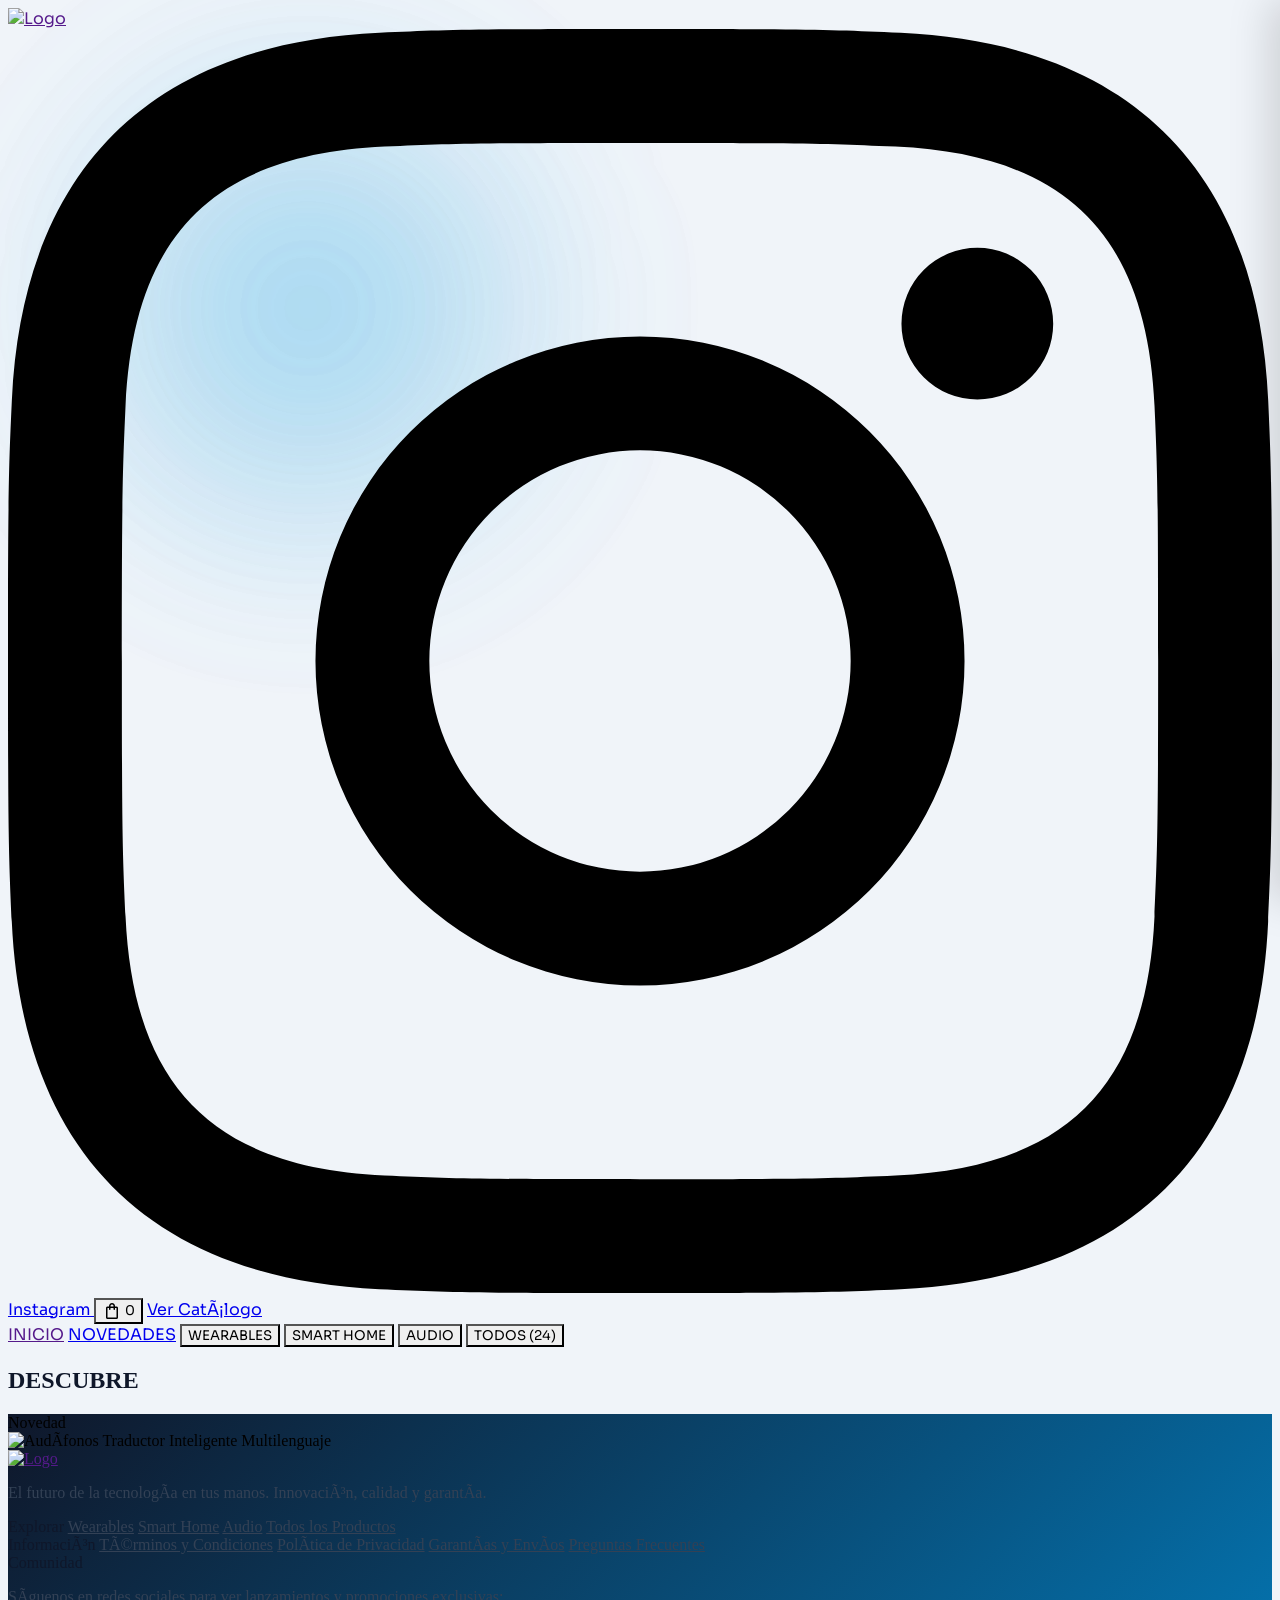
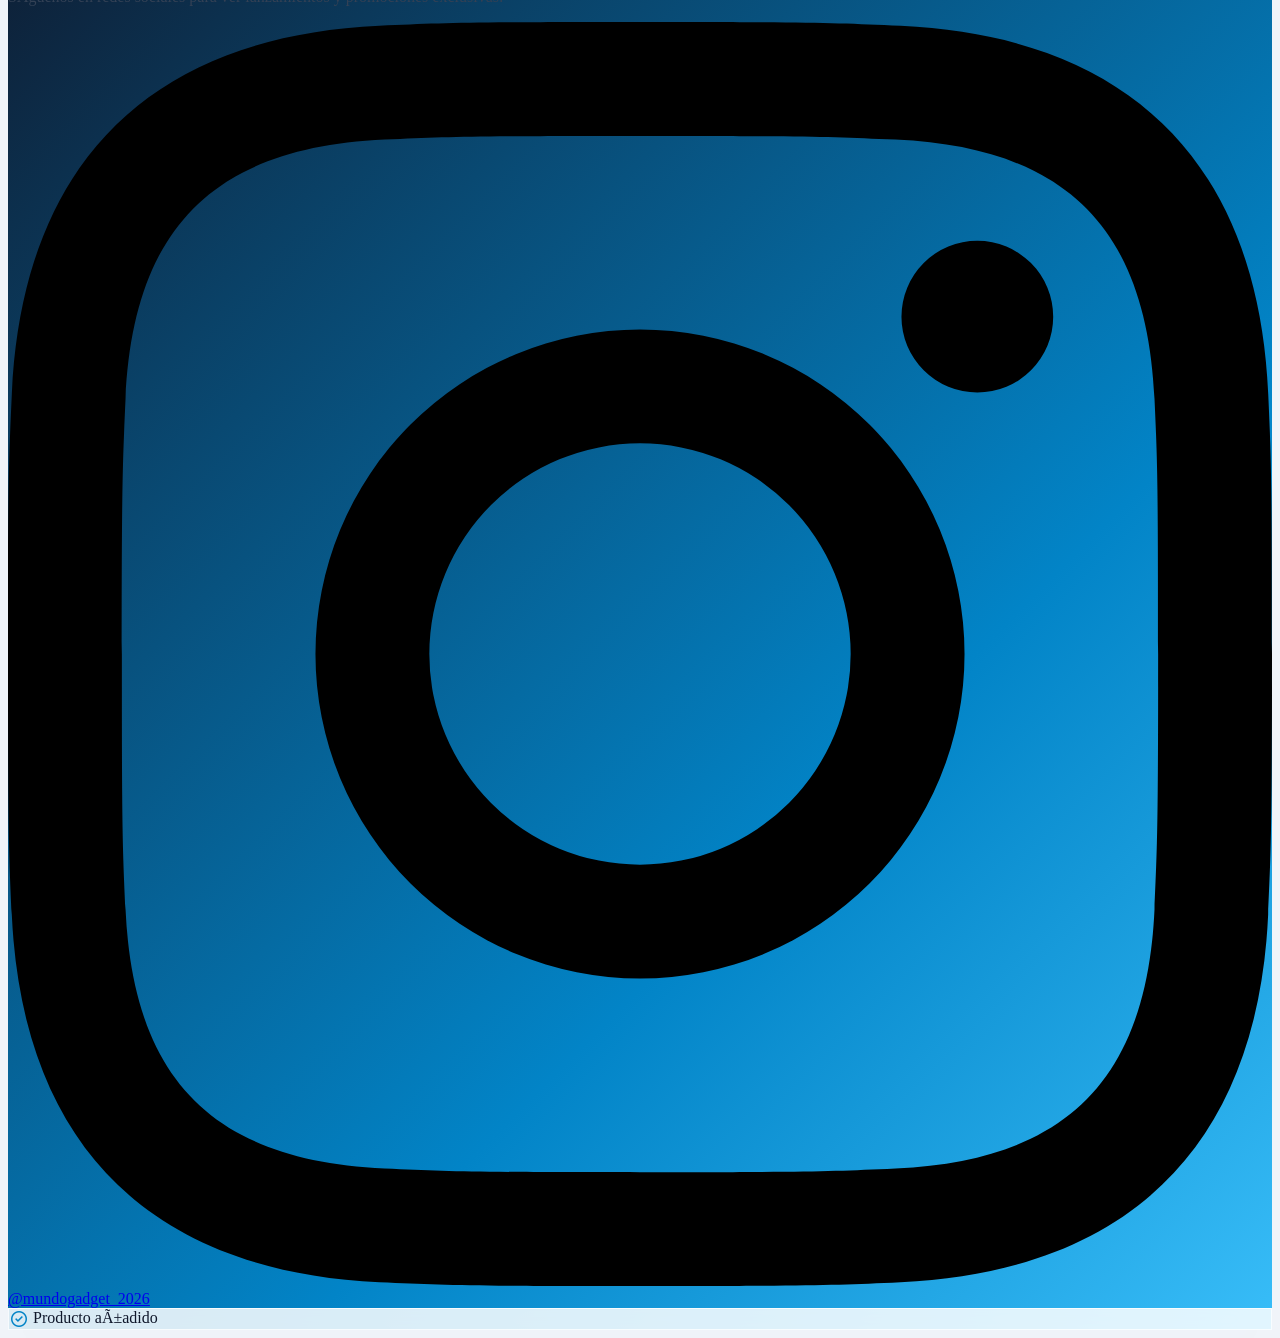
==== index.html @ f840363f "feat: complete Mundo Gadget store with real product gallery, quantity selector and checkout" ====
<!DOCTYPE html>
<html  class="light">
<head>
  <meta charset="">
  <meta name="viewport" content="width=device-width, initial-scale=1.0">
  
  <!-- Direct Fonts and Tailwind for Instant Rendering -->
  <link rel="preconnect" href="https://fonts.googleapis.com">
  <link rel="preconnect" href="https://fonts.gstatic.com" crossorigin>
  <link rel="stylesheet" href="https://fonts.googleapis.com/css2?family=Hanken+Grotesk:wght@400;500;600;700&family=JetBrains+Mono:wght@400;500;600&family=Sora:wght@400;600;700;800&display=swap">
  <link rel="stylesheet" href="https://fonts.googleapis.com/css2?family=Material+Symbols+Outlined:wght,FILL@100..700,0..1&display=swap">
  <script src="https://cdn.tailwindcss.com?plugins=forms,container-queries"></script>
  <script>
    tailwind.config = {
      darkMode: "class",
      theme: {
        extend: {
          colors: {
            "primary": "#0284C7",
            "primary-hover": "#0369a1",
            "primary-light": "#e0f2fe",
            "secondary": "#38BDF8",
            "accent-gradient-start": "#0284C7",
            "accent-gradient-end": "#38BDF8",
            "on-background": "#0f172a",
            "on-surface": "#0f172a",
            "on-surface-variant": "#334155",
            "surface-white": "#f8fafc",
            "surface-bright": "#f0f4f9",
            "surface-gray": "#e2e8f0",
            "outline": "#64748b",
            "outline-variant": "#cbd5e1",
            "error": "#ef4444",
            "glass-stroke": "rgba(255, 255, 255, 0.6)"
          },
          fontFamily: {
            "body-md": ["Hanken Grotesk", "sans-serif"],
            "headline-xl": ["Sora", "sans-serif"],
            "headline-lg": ["Sora", "sans-serif"],
            "button": ["Sora", "sans-serif"],
            "label-sm": ["JetBrains Mono", "monospace"]
          }
        }
      }
    };
  </script>
  
  <style>
body {
  background-color: #f0f4f9;
  overflow-x: hidden;
}

.glass-card {
  background: rgba(255, 255, 255, 0.85);
  backdrop-filter: blur(20px);
  -webkit-backdrop-filter: blur(20px);
  border: 1px solid rgba(255, 255, 255, 0.8);
  box-shadow: 0 10px 30px -10px rgba(2, 132, 199, 0.1);
}

.text-gradient {
  background: linear-gradient(135deg, #0284C7 0%, #38BDF8 100%);
  -webkit-background-clip: text;
  -webkit-text-fill-color: transparent;
  background-clip: text;
}

.bg-aurora {
  position: absolute;
  width: 600px;
  height: 600px;
  background: radial-gradient(circle, rgba(2, 132, 199, 0.15) 0%, rgba(240, 244, 249, 0) 70%);
  filter: blur(80px);
  z-index: -1;
  border-radius: 50%;
}

.no-scrollbar::-webkit-scrollbar {
  display: none;
}

.no-scrollbar {
  -ms-overflow-style: none;
  scrollbar-width: none;
}

/* Product Card transitions */
.product-card {
  transition: all 0.3s cubic-bezier(0.16, 1, 0.3, 1);
}

.product-card.hidden-card {
  display: none !important;
}

.product-card.show-card {
  display: flex !important;
  animation: fadeInCard 0.35s ease forwards;
}

@keyframes fadeInCard {
  from {
    opacity: 0;
    transform: translateY(10px);
  }
  to {
    opacity: 1;
    transform: translateY(0);
  }
}

/* Filters: Radio Circle */
.custom-radio-circle {
  width: 22px;
  height: 22px;
  border-radius: 50%;
  border: 2px solid #cbd5e1;
  display: inline-flex;
  align-items: center;
  justify-content: center;
  transition: all 0.2s ease;
  flex-shrink: 0;
  background: white;
}

.filter-radio:checked + .custom-radio-circle {
  border-color: #0284c7;
}

.filter-radio:checked + .custom-radio-circle::after {
  content: '';
  width: 10px;
  height: 10px;
  border-radius: 50%;
  background-color: #0284c7;
}

.filter-radio:checked ~ .filter-label-text {
  color: #0284c7;
  font-weight: 700;
}

/* Filters: Checkbox */
.custom-check-box {
  width: 22px;
  height: 22px;
  border-radius: 6px;
  border: 2px solid #cbd5e1;
  display: inline-flex;
  align-items: center;
  justify-content: center;
  transition: all 0.2s ease;
  flex-shrink: 0;
  background: white;
}

.filter-checkbox:checked + .custom-check-box {
  border-color: #0284c7;
  background-color: #0284c7;
}

.filter-checkbox:checked + .custom-check-box::after {
  content: '✓';
  color: white;
  font-size: 13px;
  font-weight: 900;
  line-height: 1;
}

.filter-checkbox:checked ~ .filter-label-text {
  color: #0284c7;
  font-weight: 700;
}

/* Custom Price Range Slider */
.price-slider-custom {
  -webkit-appearance: none;
  appearance: none;
  width: 100%;
  height: 6px;
  border-radius: 999px;
  background: linear-gradient(to right, #0284C7 0%, #0284C7 100%, #e2e8f0 100%, #e2e8f0 100%);
  outline: none;
}

.price-slider-custom::-webkit-slider-thumb {
  -webkit-appearance: none;
  appearance: none;
  width: 24px;
  height: 24px;
  border-radius: 50%;
  background: #0284C7;
  border: 3.5px solid white;
  box-shadow: 0 2px 8px rgba(2, 132, 199, 0.4);
  cursor: pointer;
  transition: transform 0.15s ease;
}

.price-slider-custom::-webkit-slider-thumb:hover {
  transform: scale(1.15);
}

.price-slider-custom::-moz-range-thumb {
  width: 24px;
  height: 24px;
  border-radius: 50%;
  background: #0284C7;
  border: 3.5px solid white;
  box-shadow: 0 2px 8px rgba(2, 132, 199, 0.4);
  cursor: pointer;
}

/* Cart Drawer */
.cart-overlay {
  position: fixed;
  inset: 0;
  background: rgba(15, 23, 42, 0.5);
  backdrop-filter: blur(4px);
  z-index: 100;
  opacity: 0;
  pointer-events: none;
  transition: opacity 0.3s ease;
}

.cart-overlay.active {
  opacity: 1;
  pointer-events: all;
}

.cart-drawer {
  position: fixed;
  top: 0;
  right: 0;
  width: 440px;
  max-width: 92vw;
  height: 100vh;
  background: #f8fafc;
  z-index: 101;
  transform: translateX(100%);
  transition: transform 0.35s cubic-bezier(0.16, 1, 0.3, 1);
  display: flex;
  flex-direction: column;
  box-shadow: -10px 0 40px rgba(0, 0, 0, 0.15);
}

.cart-drawer.active {
  transform: translateX(0);
}

/* Checkout Modal */
.checkout-overlay {
  position: fixed;
  inset: 0;
  background: rgba(15, 23, 42, 0.65);
  backdrop-filter: blur(6px);
  z-index: 200;
  opacity: 0;
  pointer-events: none;
  transition: opacity 0.3s ease;
  display: flex;
  align-items: center;
  justify-content: center;
  padding: 16px;
}

.checkout-overlay.active {
  opacity: 1;
  pointer-events: all;
}

.checkout-modal {
  background: white;
  border-radius: 24px;
  width: 100%;
  max-width: 540px;
  max-height: 90vh;
  overflow-y: auto;
  transform: scale(0.92) translateY(15px);
  transition: transform 0.35s cubic-bezier(0.16, 1, 0.3, 1);
  box-shadow: 0 25px 60px rgba(0, 0, 0, 0.25);
}

.checkout-overlay.active .checkout-modal {
  transform: scale(1) translateY(0);
}

.checkout-input {
  width: 100%;
  padding: 12px 14px;
  border: 2px solid #e2e8f0;
  border-radius: 14px;
  font-family: 'Hanken Grotesk', sans-serif;
  font-size: 14px;
  color: #0f172a;
  transition: border-color 0.2s, box-shadow 0.2s;
  outline: none;
  background: #f8fafc;
}

.checkout-input:focus {
  border-color: #0284C7;
  box-shadow: 0 0 0 4px rgba(2, 132, 199, 0.12);
  background: white;
}

/* Qty buttons */
.qty-btn {
  width: 28px;
  height: 28px;
  border-radius: 8px;
  border: 1.5px solid #e2e8f0;
  display: flex;
  align-items: center;
  justify-content: center;
  cursor: pointer;
  transition: all 0.2s;
  background: white;
  color: #334155;
  font-weight: 700;
  font-size: 16px;
}

.qty-btn:hover {
  border-color: #0284C7;
  color: #0284C7;
  background: #f0f9ff;
}

/* Ensure all buttons have explicit text color, contrast, and reset */
button, input[type="button"], input[type="submit"] {
  cursor: pointer;
  -webkit-appearance: none;
}

/* Navbar buttons styling */
nav button, nav a {
  font-family: 'Sora', -apple-system, BlinkMacSystemFont, 'Segoe UI', Roboto, sans-serif !important;
}

/* Material Symbols icon font fallback */
.material-symbols-outlined {
  font-family: 'Material Symbols Outlined' !important;
  font-weight: normal;
  font-style: normal;
  font-size: 20px;
  line-height: 1;
  display: inline-block;
  text-transform: none;
  letter-spacing: normal;
  word-wrap: normal;
  white-space: nowrap;
  direction: ltr;
  vertical-align: middle;
  -webkit-font-smoothing: antialiased;
}

/* Universal text and background colors for high contrast */
.text-on-surface {
  color: #0f172a !important;
}

.text-on-surface-variant {
  color: #334155 !important;
}

.text-on-background {
  color: #0f172a !important;
}

.text-primary {
  color: #0284C7 !important;
}

.bg-primary {
  background-color: #0284C7 !important;
  color: #ffffff !important;
}

.bg-primary:hover {
  background-color: #0369a1 !important;
}

/* Product cards: Ensure buttons are visible and bold */
.product-card button {
  opacity: 1 !important;
  visibility: visible !important;
}

/* Product Detail & Photo Gallery Modal */
.product-modal-overlay {
  position: fixed;
  inset: 0;
  background: rgba(15, 23, 42, 0.7);
  backdrop-filter: blur(8px);
  -webkit-backdrop-filter: blur(8px);
  z-index: 150;
  opacity: 0;
  pointer-events: none;
  transition: opacity 0.3s ease;
  display: flex;
  align-items: center;
  justify-content: center;
  padding: 16px;
}

.product-modal-overlay.active {
  opacity: 1;
  pointer-events: all;
}

.product-modal-container {
  transform: scale(0.93) translateY(15px);
  transition: transform 0.35s cubic-bezier(0.16, 1, 0.3, 1);
}

.product-modal-overlay.active .product-modal-container {
  transform: scale(1) translateY(0);
}

.modal-thumb {
  width: 62px;
  height: 62px;
  border-radius: 14px;
  border: 2.5px solid transparent;
  cursor: pointer;
  overflow: hidden;
  background: white;
  padding: 3px;
  transition: all 0.2s ease;
  flex-shrink: 0;
}

.modal-thumb:hover {
  border-color: #38BDF8;
  transform: translateY(-2px);
}

.modal-thumb.active {
  border-color: #0284C7;
  box-shadow: 0 4px 12px rgba(2, 132, 199, 0.25);
  transform: scale(1.05);
}
  </style>
</head>

<body >


  <!-- Ambient Background Accents -->
  <div class="bg-aurora top-[-10%] left-[-10%]"></div>
  <div class="bg-aurora top-[25%] right-[-5%]"
    style="background: radial-gradient(circle, rgba(56,189,248,0.18) 0%, rgba(240,244,249,0) 70%);"></div>
  <div class="bg-aurora top-[65%] left-[-5%]"
    style="background: radial-gradient(circle, rgba(14,165,233,0.15) 0%, rgba(240,244,249,0) 70%);"></div>

  <!-- Top Navigation Bar -->
  <nav
    class="bg-white/95 dark:bg-slate-900/95 backdrop-blur-xl rounded-3xl mt-4 mx-auto w-11/12 max-w-7xl sticky top-4 border border-white/80 shadow-lg shadow-sky-900/10 flex flex-col gap-3 px-6 py-3.5 z-50 transition-all duration-300">
    <div class="flex justify-between items-center w-full">
      <!-- Brand Logo -->
      <a class="flex items-center gap-2 group" href="">
        <img alt=" Logo"
          class="h-10 md:h-11 w-auto object-contain mix-blend-multiply transition-transform duration-300 group-hover:scale-105"
          src=""
          onerror="this.onerror=null; this.src='';">
      </a>

      <!-- Top Actions -->
      <div class="flex items-center gap-3">
        <!-- Instagram Link Button (Prominent) -->
        <a class="flex items-center gap-2 px-3.5 py-1.5 rounded-full bg-gradient-to-r from-pink-500 via-rose-500 to-amber-500 text-white font-button text-[12px] font-bold shadow-md shadow-pink-500/20 hover:shadow-pink-500/35 hover:scale-105 transition-all duration-300"
          href="https://www.instagram.com/mundogadget_2026?stkn=cXFiNGU5OGppcG5j" target="_blank"
          rel="noopener noreferrer" title="Visita nuestro Instagram">
          <svg class="w-4 h-4 fill-current" viewBox="0 0 24 24" xmlns="http://www.w3.org/2000/svg">
            <path
              d="M12 2.163c3.204 0 3.584.012 4.85.07 3.252.148 4.771 1.691 4.919 4.919.058 1.265.069 1.645.069 4.849 0 3.205-.012 3.584-.069 4.849-.149 3.225-1.664 4.771-4.919 4.919-1.266.058-1.644.07-4.85.07-3.204 0-3.584-.012-4.849-.07-3.26-.149-4.771-1.699-4.919-4.92-.058-1.265-.07-1.644-.07-4.849 0-3.204.013-3.583.07-4.849.149-3.227 1.664-4.771 4.919-4.919 1.266-.057 1.645-.069 4.849-.069zM12 0C8.741 0 8.333.014 7.053.072 2.695.272.273 2.69.073 7.052.014 8.333 0 8.741 0 12c0 3.259.014 3.668.072 4.948.2 4.358 2.618 6.78 6.98 6.98C8.333 23.986 8.741 24 12 24c3.259 0 3.668-.014 4.948-.072 4.354-.2 6.782-2.618 6.979-6.98.059-1.28.073-1.689.073-4.948 0-3.259-.014-3.667-.072-4.947-.196-4.354-2.617-6.78-6.979-6.98C15.668.014 15.259 0 12 0zm0 5.838a6.162 6.162 0 100 12.324 6.162 6.162 0 000-12.324zM12 16a4 4 0 110-8 4 4 0 010 8zm6.406-11.845a1.44 1.44 0 100 2.881 1.44 1.44 0 000-2.881z" />
          </svg>
          <span class="hidden sm:inline">Instagram</span>
        </a>

        <!-- Shopping Cart Button with Counter Badge -->
        <button
          class="w-10 h-10 rounded-full bg-white border border-slate-200 relative flex items-center justify-center text-slate-800 hover:text-sky-600 transition-colors cursor-pointer shadow-sm"
          title="Carrito de compras" onclick="openCart()" id="cart-btn" type="button">
          <span class="material-symbols-outlined text-[21px]">shopping_bag</span>
          <span
            class="absolute -top-1 -right-1 bg-sky-600 text-white text-[11px] font-bold rounded-full w-5 h-5 flex items-center justify-center transition-transform shadow-sm"
            id="cart-counter">0</span>
        </button>

        <a class="hidden md:inline-flex items-center gap-1.5 bg-gradient-to-r from-sky-600 to-sky-400 text-white text-[12px] font-button font-bold uppercase tracking-wider px-4 py-2 rounded-full shadow-md shadow-sky-600/20 hover:opacity-95 transition-all"
          href="#catalogo">Ver Catálogo</a>
      </div>
    </div>

    <!-- Navigation Links -->
    <div class="flex items-center gap-2 overflow-x-auto pb-1 pt-1 no-scrollbar border-t border-slate-200/60">
      <a class="px-4 py-1.5 rounded-xl bg-slate-900 text-white text-[12px] font-button font-bold tracking-wider uppercase transition-all whitespace-nowrap shadow-sm"
        href="">INICIO</a>
      <a class="px-4 py-1.5 rounded-xl bg-white border border-slate-200 text-slate-800 text-[12px] font-button font-bold tracking-wider uppercase hover:border-sky-500 hover:text-sky-600 transition-all whitespace-nowrap shadow-sm"
        href="#destacados">NOVEDADES</a>
      <button type="button" onclick="filterByNav('wearables')"
        class="px-4 py-1.5 rounded-xl bg-white border border-slate-200 text-slate-800 text-[12px] font-button font-bold tracking-wider uppercase hover:border-sky-500 hover:text-sky-600 transition-all whitespace-nowrap shadow-sm cursor-pointer">WEARABLES</button>
      <button type="button" onclick="filterByNav('smarthome')"
        class="px-4 py-1.5 rounded-xl bg-white border border-slate-200 text-slate-800 text-[12px] font-button font-bold tracking-wider uppercase hover:border-sky-500 hover:text-sky-600 transition-all whitespace-nowrap shadow-sm cursor-pointer">SMART HOME</button>
      <button type="button" onclick="filterByNav('audio')"
        class="px-4 py-1.5 rounded-xl bg-white border border-slate-200 text-slate-800 text-[12px] font-button font-bold tracking-wider uppercase hover:border-sky-500 hover:text-sky-600 transition-all whitespace-nowrap shadow-sm cursor-pointer">AUDIO</button>
      <button type="button" onclick="clearFilters()"
        class="px-4 py-1.5 rounded-xl bg-white border border-slate-200 text-slate-800 text-[12px] font-button font-bold tracking-wider uppercase hover:border-sky-500 hover:text-sky-600 transition-all whitespace-nowrap shadow-sm cursor-pointer">TODOS (24)</button>
    </div>
  </nav>


  <!-- Hero Section -->
  <section class="pt-8 pb-8 px-5 md:px-12 max-w-7xl mx-auto" id="destacados">
    <div class="mb-5">
      <h2 class="font-headline-xl text-[26px] md:text-[32px] font-bold tracking-tight text-on-background uppercase">
        DESCUBRE</h2>
    </div>
    <div class="grid grid-cols-1 lg:grid-cols-12 gap-6">
      <!-- Banner 1: Cyber Mech Ultra -->
      <div
        class="lg:col-span-6 rounded-3xl relative overflow-hidden p-8 flex flex-col justify-between min-h-[280px] shadow-lg shadow-primary/10 border border-white/80 group"
        style="background: linear-gradient(135deg, #0f172a 0%, #0284c7 65%, #38bdf8 100%);">
        <div class="absolute -right-6 -bottom-6 w-56 h-56 bg-white/10 rounded-full blur-2xl pointer-events-none"></div>
        <div class="flex items-start justify-between z-10">
          <span
            class="font-label-sm text-[11px] font-bold text-white/90 bg-white/15 backdrop-blur-md px-3 py-1 rounded-full uppercase tracking-wider border border-white/20">Novedad</span>
          <div class="flex gap-1.5">
            <span class="w-2.5 h-2.5 rounded-full bg-emerald-400"></span>
            <span class="w-2.5 h-2.5 rounded-full bg-cyan-300"></span>
            <span class="w-2.5 h-2.5 rounded-full bg-sky-300"></span>
          </div>
        </div>
        <div class="my-auto py-2 flex items-center justify-center z-10">
          <img alt="Audífonos Traductor Inteligente Multilenguaje"
            class="h-36 md:h-44 w-auto object-contain drop-shadow-2xl transition-transform duration-500 group-hover:scale-105 rounded-xl"
            src="

  <!-- Footer -->
  <footer class="bg-surface-dim dark:bg-inverse-surface w-full pt-14 pb-12 border-t border-outline-variant/30 mt-16">
    <div class="max-w-7xl mx-auto px-5 md:px-12 grid grid-cols-1 md:grid-cols-4 gap-8">
      <div class="flex flex-col gap-4">
        <a class="flex items-center gap-2 group w-fit" href="">
          <img alt=" Logo"
            class="h-10 w-auto object-contain mix-blend-multiply bg-white/90 p-1.5 rounded-xl border border-outline-variant/30 shadow-sm"
            src=""
            onerror="this.onerror=null; this.src='';">
        </a>
        <p class="font-body-md text-[13px] text-on-surface-variant">El futuro de la tecnología en tus manos. Innovación,
          calidad y garantía.</p>
      </div>
      <div class="flex flex-col gap-2">
        <span class="font-headline-lg text-[14px] font-bold text-on-surface uppercase mb-1">Explorar</span>
        <a class="font-body-md text-[13px] text-on-surface-variant hover:text-primary transition-colors"
          href="#catalogo" onclick="filterByNav('wearables')">Wearables</a>
        <a class="font-body-md text-[13px] text-on-surface-variant hover:text-primary transition-colors"
          href="#catalogo" onclick="filterByNav('smarthome')">Smart Home</a>
        <a class="font-body-md text-[13px] text-on-surface-variant hover:text-primary transition-colors"
          href="#catalogo" onclick="filterByNav('audio')">Audio</a>
        <a class="font-body-md text-[13px] text-on-surface-variant hover:text-primary transition-colors"
          href="#catalogo" onclick="clearFilters()">Todos los Productos</a>
      </div>
      <div class="flex flex-col gap-2">
        <span class="font-headline-lg text-[14px] font-bold text-on-surface uppercase mb-1">Información</span>
        <a class="font-body-md text-[13px] text-on-surface-variant hover:text-primary transition-colors"
          href="#">Términos y Condiciones</a>
        <a class="font-body-md text-[13px] text-on-surface-variant hover:text-primary transition-colors"
          href="#">Política de Privacidad</a>
        <a class="font-body-md text-[13px] text-on-surface-variant hover:text-primary transition-colors"
          href="#">Garantías y Envíos</a>
        <a class="font-body-md text-[13px] text-on-surface-variant hover:text-primary transition-colors"
          href="#">Preguntas Frecuentes</a>
      </div>
      <div class="flex flex-col gap-3">
        <span class="font-headline-lg text-[14px] font-bold text-on-surface uppercase mb-1">Comunidad</span>
        <p class="font-body-md text-[13px] text-on-surface-variant">Síguenos en redes sociales para ver lanzamientos y
          promociones exclusivas:</p>
        <a class="group flex items-center gap-2.5 px-4 py-2.5 rounded-2xl bg-gradient-to-r from-pink-500 via-rose-500 to-orange-400 text-white font-button text-[12px] font-bold uppercase tracking-wider shadow-lg shadow-pink-500/20 hover:shadow-pink-500/40 hover:scale-105 transition-all duration-300 w-fit"
          href="https://www.instagram.com/mundogadget_2026?stkn=cXFiNGU5OGppcG5j" target="_blank"
          rel="noopener noreferrer">
          <svg class="w-5 h-5 fill-current transition-transform duration-300 group-hover:rotate-12" viewBox="0 0 24 24"
            xmlns="http://www.w3.org/2000/svg">
            <path
              d="M12 2.163c3.204 0 3.584.012 4.85.07 3.252.148 4.771 1.691 4.919 4.919.058 1.265.069 1.645.069 4.849 0 3.205-.012 3.584-.069 4.849-.149 3.225-1.664 4.771-4.919 4.919-1.266.058-1.644.07-4.85.07-3.204 0-3.584-.012-4.849-.07-3.26-.149-4.771-1.699-4.919-4.92-.058-1.265-.07-1.644-.07-4.849 0-3.204.013-3.583.07-4.849.149-3.227 1.664-4.771 4.919-4.919 1.266-.057 1.645-.069 4.849-.069zM12 0C8.741 0 8.333.014 7.053.072 2.695.272.273 2.69.073 7.052.014 8.333 0 8.741 0 12c0 3.259.014 3.668.072 4.948.2 4.358 2.618 6.78 6.98 6.98C8.333 23.986 8.741 24 12 24c3.259 0 3.668-.014 4.948-.072 4.354-.2 6.782-2.618 6.979-6.98.059-1.28.073-1.689.073-4.948 0-3.259-.014-3.667-.072-4.947-.196-4.354-2.617-6.78-6.979-6.98C15.668.014 15.259 0 12 0zm0 5.838a6.162 6.162 0 100 12.324 6.162 6.162 0 000-12.324zM12 16a4 4 0 110-8 4 4 0 010 8zm6.406-11.845a1.44 1.44 0 100 2.881 1.44 1.44 0 000-2.881z" />
          </svg>
          <span>@mundogadget_2026</span>
        </a>
      </div>
    </div>
  </footer>

  <!-- ========== SHOPPING CART DRAWER ========== -->
  <div class="cart-overlay" id="cart-overlay" onclick="closeCart()"></div>
  <div class="cart-drawer" id="cart-drawer">
    <div class="flex items-center justify-between p-6 border-b border-outline-variant/20 bg-white">
      <div class="flex items-center gap-3">
        <span class="w-9 h-9 rounded-full bg-primary/10 text-primary flex items-center justify-center">
          <span class="material-symbols-outlined text-[20px]">shopping_bag</span>
        </span>
        <h3 class="font-headline-lg text-[18px] font-bold text-on-background">Tu Carrito</h3>
        <span class="bg-primary text-white text-[11px] font-bold rounded-full w-5 h-5 flex items-center justify-center"
          id="cart-drawer-count">0</span>
      </div>
      <button
        class="w-8 h-8 rounded-full bg-surface-gray/60 flex items-center justify-center hover:bg-surface-gray transition-colors cursor-pointer"
        onclick="closeCart()">
        <span class="material-symbols-outlined text-[18px]">close</span>
      </button>
    </div>

    <!-- Cart Items List Container -->
    <div class="flex-1 overflow-y-auto p-5" id="cart-items-container">
      <div class="flex flex-col items-center justify-center py-16 text-center" id="cart-empty">
        <span class="material-symbols-outlined text-[54px] text-outline/30 mb-3">shopping_cart</span>
        <p class="font-headline-lg text-[16px] font-bold text-on-surface">Tu carrito está vacío</p>
        <p class="font-body-md text-[13px] text-outline mt-1 mb-4">Añade productos para comenzar tu compra</p>
        <button
          class="px-5 py-2.5 bg-primary text-white rounded-xl font-button text-[12px] font-bold uppercase tracking-wider hover:bg-primary-hover transition-all"
          onclick="closeCart()">Ver Catálogo</button>
      </div>
      <div class="flex flex-col gap-3" id="cart-items-list"></div>
    </div>

    <!-- Cart Footer -->
    <div class="border-t border-outline-variant/20 p-6 bg-white" id="cart-footer" style="display:none;">
      <div class="flex justify-between items-center mb-2">
        <span class="font-body-md text-[14px] text-on-surface-variant">Subtotal</span>
        <span class="font-headline-lg text-[14px] font-bold text-on-surface-variant" id="cart-subtotal">$0.00</span>
      </div>
      <div class="flex justify-between items-center mb-4">
        <span class="font-headline-lg text-[16px] font-bold text-on-background">Total</span>
        <span class="font-headline-lg text-[22px] font-bold text-gradient" id="cart-total">$0.00</span>
      </div>
      <button
        class="w-full py-3.5 bg-gradient-to-r from-accent-gradient-start to-accent-gradient-end text-white rounded-2xl font-button text-[13px] font-bold uppercase tracking-wider shadow-lg shadow-primary/25 hover:shadow-primary/40 hover:scale-[1.01] transition-all flex items-center justify-center gap-2 cursor-pointer"
        onclick="openCheckout()">
        <span class="material-symbols-outlined text-[19px]">credit_card</span>
        Proceder al Pago
      </button>
    </div>
  </div>

  <!-- ========== CHECKOUT MODAL ========== -->
  <div class="checkout-overlay" id="checkout-overlay">
    <div class="checkout-modal" id="checkout-modal">
      <!-- Step 1: Form -->
      <div id="checkout-form-step">
        <div class="flex items-center justify-between p-6 border-b border-outline-variant/20">
          <div class="flex items-center gap-3">
            <span class="w-10 h-10 rounded-2xl bg-primary/10 text-primary flex items-center justify-center">
              <span class="material-symbols-outlined text-[22px]">receipt_long</span>
            </span>
            <div>
              <h3 class="font-headline-lg text-[18px] font-bold text-on-background">Finalizar Compra</h3>
              <p class="font-body-md text-[12px] text-outline">Completa tus datos de envío y pago</p>
            </div>
          </div>
          <button
            class="w-8 h-8 rounded-full bg-surface-gray/60 flex items-center justify-center hover:bg-surface-gray transition-colors cursor-pointer"
            onclick="closeCheckout()">
            <span class="material-symbols-outlined text-[18px]">close</span>
          </button>
        </div>

        <!-- Order Summary Card -->
        <div class="px-6 pt-5 pb-3">
          <div class="bg-surface-bright rounded-2xl p-4 border border-outline-variant/20">
            <h4 class="font-button text-[12px] font-bold text-on-surface-variant uppercase tracking-wider mb-2.5">
              Resumen de Compra</h4>
            <div class="flex flex-col gap-2 max-h-32 overflow-y-auto pr-1" id="checkout-items-summary"></div>
            <div class="border-t border-outline-variant/20 mt-3 pt-2.5 flex justify-between items-center">
              <span class="font-headline-lg text-[14px] font-bold text-on-background">Total a Pagar</span>
              <span class="font-headline-lg text-[18px] font-bold text-gradient" id="checkout-total">$0.00</span>
            </div>
          </div>
        </div>

        <!-- Form -->
        <form class="px-6 pb-6 pt-2 flex flex-col gap-3.5" id="checkout-form" onsubmit="submitOrder(event)">
          <div>
            <label
              class="font-button text-[11px] font-bold text-on-surface-variant uppercase tracking-wider mb-1 block">Nombre
              completo *</label>
            <input type="text" class="checkout-input" placeholder="Ej. Carlos Rodríguez" required id="checkout-name">
          </div>
          <div class="grid grid-cols-2 gap-3">
            <div>
              <label
                class="font-button text-[11px] font-bold text-on-surface-variant uppercase tracking-wider mb-1 block">Email
                *</label>
              <input type="email" class="checkout-input" placeholder="carlos@email.com" required id="checkout-email">
            </div>
            <div>
              <label
                class="font-button text-[11px] font-bold text-on-surface-variant uppercase tracking-wider mb-1 block">Teléfono
                / WhatsApp *</label>
              <input type="tel" class="checkout-input" placeholder="+57 300 123 4567" required id="checkout-phone">
            </div>
          </div>
          <div>
            <label
              class="font-button text-[11px] font-bold text-on-surface-variant uppercase tracking-wider mb-1 block">Dirección
              de entrega *</label>
            <input type="text" class="checkout-input" placeholder="Carrera 15 #85-20, Apto 402" required
              id="checkout-address">
          </div>
          <div class="grid grid-cols-2 gap-3">
            <div>
              <label
                class="font-button text-[11px] font-bold text-on-surface-variant uppercase tracking-wider mb-1 block">Ciudad
                *</label>
              <input type="text" class="checkout-input" placeholder="Bogotá, D.C." required id="checkout-city">
            </div>
            <div>
              <label
                class="font-button text-[11px] font-bold text-on-surface-variant uppercase tracking-wider mb-1 block">Método
                de Pago *</label>
              <select class="checkout-input" required id="checkout-payment">
                <option value="">Seleccionar...</option>
                <option value="tarjeta">💳 Tarjeta Débito / Crédito</option>
                <option value="pse">🏦 PSE Bancos</option>
                <option value="nequi">📱 Nequi</option>
                <option value="daviplata">📱 Daviplata</option>
                <option value="crypto">₿ Criptomonedas (USDT/BTC)</option>
                <option value="contraentrega">💵 Pago Contra Entrega</option>
              </select>
            </div>
          </div>
          <button type="submit"
            class="w-full py-3.5 bg-gradient-to-r from-accent-gradient-start to-accent-gradient-end text-white rounded-2xl font-button text-[13px] font-bold uppercase tracking-wider shadow-lg shadow-primary/25 hover:shadow-primary/40 hover:scale-[1.01] transition-all flex items-center justify-center gap-2 mt-2 cursor-pointer">
            <span class="material-symbols-outlined text-[19px]">lock</span>
            Confirmar y Realizar Pago
          </button>
        </form>
      </div>

      <!-- Step 2: Success Screen -->
      <div class="hidden" id="checkout-success-step">
        <div class="flex flex-col items-center justify-center py-14 px-8 text-center">
          <div
            class="w-20 h-20 rounded-full bg-emerald-100 text-emerald-600 flex items-center justify-center mb-5 animate-bounce">
            <span class="material-symbols-outlined text-[42px]">check_circle</span>
          </div>
          <h3 class="font-headline-xl text-[24px] font-bold text-on-background mb-1">¡Compra Exitosa!</h3>
          <p class="font-body-md text-[14px] text-on-surface-variant mb-1">Tu pedido ha sido procesado correctamente.
          </p>
          <p class="font-body-md text-[13px] text-outline mb-6">Número de orden: <span class="font-bold text-primary"
              id="order-number">#MG-829104</span></p>

          <div
            class="bg-surface-bright rounded-2xl p-4 border border-outline-variant/20 w-full max-w-sm mb-6 text-left space-y-2.5">
            <div class="flex items-center gap-3">
              <span class="material-symbols-outlined text-[19px] text-primary">local_shipping</span>
              <span class="font-body-md text-[13px] font-bold text-on-surface">Envío Express: 24 - 48 horas</span>
            </div>
            <div class="flex items-center gap-3">
              <span class="material-symbols-outlined text-[19px] text-primary">mail</span>
              <span class="font-body-md text-[13px] text-on-surface-variant">Detalles enviados a tu correo
                electrónico</span>
            </div>
          </div>

          <button
            class="px-8 py-3 bg-primary hover:bg-primary-hover text-white rounded-2xl font-button text-[12px] font-bold uppercase tracking-wider transition-all cursor-pointer"
            onclick="closeCheckout(); closeCart();">
            Seguir Comprando
          </button>
        </div>
      </div>
    </div>
  </div>

  <!-- ========== PRODUCT DETAIL & PHOTO GALLERY MODAL ========== -->
  <div class="product-modal-overlay" id="product-modal-overlay" onclick="handleProductOverlayClick(event)">
    <div class="product-modal-container bg-white rounded-3xl shadow-2xl border border-slate-100 overflow-hidden max-w-4xl w-full mx-4 relative flex flex-col md:flex-row max-h-[92vh]">
      
      <!-- Close Button -->
      <button onclick="closeProductModal()" type="button" class="absolute top-4 right-4 z-20 w-10 h-10 rounded-full bg-slate-100/90 hover:bg-slate-200 text-slate-700 flex items-center justify-center transition-all cursor-pointer shadow-sm hover:scale-105" title="Cerrar ventana">
        <span class="material-symbols-outlined text-[20px]">close</span>
      </button>

      <!-- Left Column: Photo Gallery -->
      <div class="md:w-1/2 p-6 md:p-8 bg-slate-50 flex flex-col items-center justify-between border-b md:border-b-0 md:border-r border-slate-200/60">
        <!-- Main Large Image Container -->
        <div class="w-full h-64 md:h-80 rounded-2xl bg-white p-4 flex items-center justify-center overflow-hidden border border-slate-200/80 shadow-sm relative group">
          <img id="modal-main-image" src="" alt="Producto" class="max-h-full max-w-full object-contain transition-all duration-300 group-hover:scale-105">
          <span id="modal-badge-tag" class="absolute top-3 left-3 px-3 py-1 bg-sky-600 text-white rounded-lg font-button text-[11px] font-bold uppercase tracking-wider shadow-sm">
            DESTACADO
          </span>
        </div>

        <!-- Thumbnail Gallery Row -->
        <div class="flex items-center gap-3 mt-4 w-full justify-center overflow-x-auto pb-1" id="modal-thumbnails-container">
          <!-- Populated dynamically via JS -->
        </div>
      </div>

      <!-- Right Column: Product Information & Quantity Selector -->
      <div class="md:w-1/2 p-6 md:p-8 flex flex-col overflow-y-auto">
        <div class="flex items-center gap-2 mb-2">
          <span id="modal-category" class="px-2.5 py-0.5 bg-sky-100 text-sky-700 rounded-full font-label-sm text-[10px] font-bold uppercase tracking-wider">Audio Smart</span>
          <span class="px-2.5 py-0.5 bg-emerald-100 text-emerald-700 rounded-full font-label-sm text-[10px] font-bold uppercase tracking-wider">En Stock</span>
        </div>

        <h2 id="modal-title" class="font-headline-xl text-[20px] md:text-[24px] font-bold text-slate-900 leading-tight mb-2">
          Audífonos Traductor Inteligente
        </h2>

        <!-- Rating -->
        <div class="flex items-center gap-2 mb-3">
          <div class="flex text-amber-400 text-[15px]">
            <span>★</span><span>★</span><span>★</span><span>★</span><span>★</span>
          </div>
          <span class="font-body-md text-[13px] text-slate-500 font-medium">4.9 (18 reseñas verificadas)</span>
        </div>

        <!-- Price Card -->
        <div class="bg-sky-50/70 rounded-2xl p-4 border border-sky-100 mb-4 flex items-baseline justify-between">
          <div>
            <span class="font-label-sm text-[11px] text-slate-400 uppercase font-bold block">Precio Especial</span>
            <span id="modal-price" class="font-headline-xl text-[28px] font-bold text-sky-600">$95.000</span>
          </div>
          <span class="font-label-sm text-[12px] text-emerald-700 bg-emerald-100 px-2.5 py-1 rounded-full font-bold">Envío Express</span>
        </div>

        <!-- Description -->
        <p id="modal-description" class="font-body-md text-[13px] text-slate-600 leading-relaxed mb-5">
          Audífonos inteligentes de traducción simultánea en tiempo real. Soporta múltiples idiomas con precisión avanzada, reducción activa de ruido y sonido estéreo de alta fidelidad.
        </p>

        <!-- Quantity Selector Box -->
        <div class="bg-slate-50 rounded-2xl p-4 border border-slate-200/80 mb-5">
          <div class="flex items-center justify-between mb-2.5">
            <span class="font-button text-[12px] font-bold text-slate-800 uppercase tracking-wider">Seleccionar Cantidad:</span>
            <span class="font-body-md text-[13px] text-slate-500">Subtotal: <strong id="modal-subtotal" class="text-sky-600 font-bold">$95.000</strong></span>
          </div>
          <div class="flex items-center gap-3">
            <div class="flex items-center bg-white rounded-xl border border-slate-200 shadow-sm overflow-hidden">
              <button type="button" class="w-10 h-10 flex items-center justify-center text-slate-700 hover:bg-slate-100 font-bold text-lg transition-colors cursor-pointer" onclick="changeModalQty(-1)">−</button>
              <input type="number" id="modal-qty-input" value="1" min="1" max="99" class="w-14 text-center font-button font-bold text-slate-900 border-none outline-none focus:ring-0 text-[15px]" onchange="updateModalSubtotal()">
              <button type="button" class="w-10 h-10 flex items-center justify-center text-slate-700 hover:bg-slate-100 font-bold text-lg transition-colors cursor-pointer" onclick="changeModalQty(1)">+</button>
            </div>
            <span class="font-body-md text-[12px] text-slate-400">Puedes pedir 1, 2, 3 o las unidades que desees</span>
          </div>
        </div>

        <!-- Action Buttons -->
        <div class="flex flex-col sm:flex-row gap-3 mt-auto">
          <button type="button" id="modal-add-cart-btn" onclick="addModalProductToCart()"
            class="flex-1 py-3.5 px-5 bg-sky-600 hover:bg-sky-700 text-white rounded-2xl font-button text-[13px] font-bold uppercase tracking-wider shadow-lg shadow-sky-600/25 hover:shadow-sky-600/40 hover:scale-[1.01] transition-all flex items-center justify-center gap-2 cursor-pointer">
            <span class="material-symbols-outlined text-[19px]">add_shopping_cart</span>
            Añadir al Carrito
          </button>
          <button type="button" onclick="buyModalProductNow()"
            class="py-3.5 px-5 bg-slate-900 hover:bg-slate-800 text-white rounded-2xl font-button text-[13px] font-bold uppercase tracking-wider shadow-md hover:scale-[1.01] transition-all flex items-center justify-center gap-2 cursor-pointer">
            <span class="material-symbols-outlined text-[19px]">bolt</span>
            Comprar Ahora
          </button>
        </div>

        <!-- Trust Features -->
        <div class="grid grid-cols-2 gap-2 mt-5 pt-4 border-t border-slate-200/60 text-[12px] text-slate-500 font-body-md">
          <div class="flex items-center gap-1.5">
            <span class="material-symbols-outlined text-[16px] text-sky-600">verified</span>
            <span>Garantía Oficial 12M</span>
          </div>
          <div class="flex items-center gap-1.5">
            <span class="material-symbols-outlined text-[16px] text-sky-600">local_shipping</span>
            <span>Envíos a todo el país</span>
          </div>
        </div>

      </div>
    </div>
  </div>

  <!-- Floating Feedback Toast -->
  <div
    class="fixed bottom-6 right-6 z-50 transform translate-y-20 opacity-0 transition-all duration-300 pointer-events-none glass-card bg-white px-5 py-3 rounded-2xl shadow-xl border border-primary/30 flex items-center gap-3"
    id="toast-message">
    <span class="w-7 h-7 rounded-full bg-primary/10 text-primary flex items-center justify-center">
      <span class="material-symbols-outlined text-[17px]">check_circle</span>
    </span>
    <span class="font-button text-[13px] text-on-surface" id="toast-text">Producto añadido</span>
  </div>

  
  <script>
/**
 * Mundo Gadget E-Commerce Main Scripts
 * Handles shopping cart, product filtering, search, pricing slider, and checkout.
 */

document.addEventListener('DOMContentLoaded', function () {
  // ===== CART STATE =====
  let cart = [];

  // Currency formatting (supports COP e.g. $95.000 and standard amounts)
  function formatUSD(amount) {
    const num = parseFloat(amount) || 0;
    if (num >= 1000) {
      return '$' + Math.round(num).toLocaleString('es-CO');
    }
    return '$' + num.toFixed(2);
  }

  // ===== FILTERING LOGIC =====
  window.applyFilters = function () {
    const selectedRadio = document.querySelector('input[name="cat"]:checked');
    const selectedCat = selectedRadio ? selectedRadio.value : null;
    const priceSlider = document.getElementById('price-slider');
    const maxPrice = priceSlider ? parseFloat(priceSlider.value) : 500000;
    const checkedBrands = [...document.querySelectorAll('.filter-checkbox:checked')].map(cb => cb.value);

    const cards = document.querySelectorAll('.product-card');
    let visibleCount = 0;

    cards.forEach(card => {
      const cardCat = card.getAttribute('data-category') || '';
      const cardBrand = card.getAttribute('data-brand') || '';
      const cardPrice = parseFloat(card.getAttribute('data-price')) || 0;

      const matchCat = !selectedCat || cardCat === selectedCat;
      const matchPrice = cardPrice <= maxPrice;
      const matchBrand = checkedBrands.length === 0 || checkedBrands.includes(cardBrand);

      if (matchCat && matchPrice && matchBrand) {
        card.classList.remove('hidden-card');
        card.classList.add('show-card');
        visibleCount++;
      } else {
        card.classList.add('hidden-card');
        card.classList.remove('show-card');
      }
    });

    // Update results label
    const subtitle = document.getElementById('section-subtitle');
    if (subtitle) {
      subtitle.textContent = `Mostrando ${visibleCount} ${visibleCount === 1 ? 'resultado' : 'resultados'} para Gadgets`;
    }

    // Toggle No-results message
    const noResults = document.getElementById('no-results');
    if (noResults) {
      noResults.style.display = visibleCount === 0 ? 'flex' : 'none';
    }
  };

  // Update Price Slider UI Track & Value
  window.updatePriceSlider = function (slider) {
    if (!slider) return;
    const val = parseFloat(slider.value);
    const max = parseFloat(slider.max) || 500000;
    const pct = (val / max) * 100;
    slider.style.background = `linear-gradient(to right, #0284C7 0%, #0284C7 ${pct}%, #e2e8f0 ${pct}%, #e2e8f0 100%)`;
    const indicator = document.getElementById('price-indicator');
    if (indicator) {
      indicator.textContent = val >= max ? '$500.000+' : formatUSD(val);
    }
  };

  // Quick filter from Nav Bar
  window.filterByNav = function (category) {
    document.querySelectorAll('.filter-checkbox').forEach(cb => cb.checked = false);
    const targetRadio = document.querySelector(`input[name="cat"][value="${category}"]`);
    if (targetRadio) {
      targetRadio.checked = true;
    }
    window.applyFilters();
    const catalogEl = document.getElementById('catalogo');
    if (catalogEl) catalogEl.scrollIntoView({ behavior: 'smooth' });
  };

  // Clear all filters
  window.clearFilters = function () {
    document.querySelectorAll('input[name="cat"]').forEach(r => r.checked = false);
    document.querySelectorAll('.filter-checkbox').forEach(cb => cb.checked = false);
    const slider = document.getElementById('price-slider');
    if (slider) {
      slider.value = 1000;
      window.updatePriceSlider(slider);
    }
    window.applyFilters();
    window.showToast('Filtros restablecidos');
  };

  // Radio button click: allow deselecting on second click
  document.querySelectorAll('.filter-radio').forEach(radio => {
    radio.addEventListener('click', function () {
      if (this.dataset.wasChecked === 'true') {
        this.checked = false;
        this.dataset.wasChecked = 'false';
        window.applyFilters();
      } else {
        document.querySelectorAll('.filter-radio').forEach(r => r.dataset.wasChecked = 'false');
        this.dataset.wasChecked = 'true';
      }
    });
  });

  // Sort Products
  window.sortProducts = function (criteria) {
    const grid = document.getElementById('product-grid');
    if (!grid) return;
    const cards = [...grid.querySelectorAll('.product-card')];

    cards.sort((a, b) => {
      const priceA = parseFloat(a.getAttribute('data-price')) || 0;
      const priceB = parseFloat(b.getAttribute('data-price')) || 0;
      const nameA = a.getAttribute('data-name') || '';
      const nameB = b.getAttribute('data-name') || '';

      if (criteria === 'price-low') return priceA - priceB;
      if (criteria === 'price-high') return priceB - priceA;
      if (criteria === 'name') return nameA.localeCompare(nameB);
      return 0; // default
    });

    cards.forEach(card => grid.appendChild(card));
  };

  // Wishlist Toggle
  window.toggleWishlist = function (btn) {
    const icon = btn.querySelector('.material-symbols-outlined');
    if (!icon) return;
    const isFilled = icon.style.fontVariationSettings && icon.style.fontVariationSettings.includes("'FILL' 1");
    if (isFilled) {
      icon.style.fontVariationSettings = "'FILL' 0";
      icon.classList.remove('text-rose-500');
      icon.classList.add('text-outline');
      window.showToast('Eliminado de favoritos');
    } else {
      icon.style.fontVariationSettings = "'FILL' 1";
      icon.classList.remove('text-outline');
      icon.classList.add('text-rose-500');
      window.showToast('¡Guardado en tus favoritos!');
    }
  };

  // ===== SHOPPING CART ACTIONS =====
  window.addToCart = function (id, name, price, image, qty) {
    const quantity = parseInt(qty, 10) || 1;
    const existing = cart.find(i => i.id === id);
    if (existing) {
      existing.quantity += quantity;
    } else {
      cart.push({ id, name, price: parseFloat(price), image, quantity: quantity });
    }
    updateCartUI();
    window.showToast(`${quantity > 1 ? quantity + 'x ' : ''}${name} añadido al carrito`);
  };

  window.removeFromCart = function (id) {
    cart = cart.filter(i => i.id !== id);
    updateCartUI();
  };

  window.changeQty = function (id, delta) {
    const item = cart.find(i => i.id === id);
    if (!item) return;
    item.quantity += delta;
    if (item.quantity <= 0) {
      window.removeFromCart(id);
      return;
    }
    updateCartUI();
  };

  function getCartTotal() {
    return cart.reduce((sum, item) => sum + item.price * item.quantity, 0);
  }

  function getCartCount() {
    return cart.reduce((sum, item) => sum + item.quantity, 0);
  }

  function updateCartUI() {
    const count = getCartCount();
    const total = getCartTotal();

    // Update badge counters
    const counterBadge = document.getElementById('cart-counter');
    const drawerBadge = document.getElementById('cart-drawer-count');
    if (counterBadge) counterBadge.textContent = count;
    if (drawerBadge) drawerBadge.textContent = count;

    // Pulse badge
    if (counterBadge) {
      counterBadge.classList.add('scale-125');
      setTimeout(() => counterBadge.classList.remove('scale-125'), 200);
    }

    const emptyEl = document.getElementById('cart-empty');
    const listEl = document.getElementById('cart-items-list');
    const footerEl = document.getElementById('cart-footer');

    if (!emptyEl || !listEl || !footerEl) return;

    if (cart.length === 0) {
      emptyEl.style.display = 'flex';
      listEl.innerHTML = '';
      footerEl.style.display = 'none';
    } else {
      emptyEl.style.display = 'none';
      footerEl.style.display = 'block';

      listEl.innerHTML = cart.map(item => `
        <div class="flex items-center gap-3 bg-white rounded-2xl p-3 border border-outline-variant/30 shadow-sm">
          <div class="w-16 h-16 bg-surface-bright rounded-xl flex items-center justify-center shrink-0 overflow-hidden">
            <img src="${item.image}" alt="${item.name}" class="w-12 h-12 object-contain">
          </div>
          <div class="flex-1 min-w-0">
            <h4 class="font-headline-lg text-[13px] font-bold text-on-background truncate">${item.name}</h4>
            <p class="font-label-sm text-[12px] text-primary font-bold mt-0.5">${formatUSD(item.price)}</p>
            <div class="flex items-center justify-between mt-1.5">
              <div class="flex items-center gap-2">
                <button class="qty-btn" onclick="changeQty('${item.id}', -1)">−</button>
                <span class="font-button text-[13px] font-bold text-on-background w-5 text-center">${item.quantity}</span>
                <button class="qty-btn" onclick="changeQty('${item.id}', 1)">+</button>
              </div>
              <button class="text-outline hover:text-rose-500 transition-colors cursor-pointer" onclick="removeFromCart('${item.id}')" title="Eliminar">
                <span class="material-symbols-outlined text-[18px]">delete</span>
              </button>
            </div>
          </div>
        </div>
      `).join('');

      const subtotalEl = document.getElementById('cart-subtotal');
      const totalEl = document.getElementById('cart-total');
      if (subtotalEl) subtotalEl.textContent = formatUSD(total);
      if (totalEl) totalEl.textContent = formatUSD(total);
    }
  }

  window.openCart = function () {
    const overlay = document.getElementById('cart-overlay');
    const drawer = document.getElementById('cart-drawer');
    if (overlay && drawer) {
      overlay.classList.add('active');
      drawer.classList.add('active');
      document.body.style.overflow = 'hidden';
    }
  };

  window.closeCart = function () {
    const overlay = document.getElementById('cart-overlay');
    const drawer = document.getElementById('cart-drawer');
    if (overlay && drawer) {
      overlay.classList.remove('active');
      drawer.classList.remove('active');
      document.body.style.overflow = '';
    }
  };

  // ===== CHECKOUT PROCESS =====
  window.openCheckout = function () {
    if (cart.length === 0) return;
    window.closeCart();

    const summaryEl = document.getElementById('checkout-items-summary');
    if (summaryEl) {
      summaryEl.innerHTML = cart.map(item => `
        <div class="flex justify-between items-center text-[13px]">
          <span class="font-body-md text-on-surface-variant truncate mr-2">${item.name} × ${item.quantity}</span>
          <span class="font-button font-bold text-on-surface whitespace-nowrap">${formatUSD(item.price * item.quantity)}</span>
        </div>
      `).join('');
    }

    const totalEl = document.getElementById('checkout-total');
    if (totalEl) {
      totalEl.textContent = formatUSD(getCartTotal());
    }

    const formStep = document.getElementById('checkout-form-step');
    const successStep = document.getElementById('checkout-success-step');
    if (formStep) formStep.classList.remove('hidden');
    if (successStep) successStep.classList.add('hidden');

    const overlay = document.getElementById('checkout-overlay');
    if (overlay) {
      overlay.classList.add('active');
      document.body.style.overflow = 'hidden';
    }
  };

  window.closeCheckout = function () {
    const overlay = document.getElementById('checkout-overlay');
    if (overlay) {
      overlay.classList.remove('active');
      document.body.style.overflow = '';
    }
  };

  window.submitOrder = function (e) {
    if (e && e.preventDefault) e.preventDefault();

    const orderNum = '#MG-' + Math.floor(100000 + Math.random() * 900000);
    const orderNumEl = document.getElementById('order-number');
    if (orderNumEl) orderNumEl.textContent = orderNum;

    const formStep = document.getElementById('checkout-form-step');
    const successStep = document.getElementById('checkout-success-step');
    if (formStep) formStep.classList.add('hidden');
    if (successStep) successStep.classList.remove('hidden');

    cart = [];
    updateCartUI();

    const form = document.getElementById('checkout-form');
    if (form) form.reset();

    window.showToast('¡Orden confirmada con éxito! ' + orderNum);
  };

  const checkoutOverlay = document.getElementById('checkout-overlay');
  if (checkoutOverlay) {
    checkoutOverlay.addEventListener('click', function (e) {
      if (e.target === this) window.closeCheckout();
    });
  }

  // ===== FEEDBACK TOAST =====
  window.showToast = function (msg) {
    const toast = document.getElementById('toast-message');
    const text = document.getElementById('toast-text');
    if (!toast || !text) return;

    text.textContent = msg;
    toast.classList.remove('translate-y-20', 'opacity-0');
    toast.classList.add('translate-y-0', 'opacity-100');

    setTimeout(() => {
      toast.classList.remove('translate-y-0', 'opacity-100');
      toast.classList.add('translate-y-20', 'opacity-0');
    }, 2400);
  };

  // ===== PRODUCT DETAIL & GALLERY MODAL =====
  let currentModalProduct = null;

  window.openProductModal = function (id, name, price, images, category, description) {
    const imageList = Array.isArray(images) ? images : [images];
    const unitPrice = parseFloat(price) || 0;

    currentModalProduct = {
      id: id,
      name: name,
      price: unitPrice,
      images: imageList,
      category: category || 'Audio Smart',
      description: description || 'Dispositivo de alta tecnología con garantía oficial Mundo Gadget.'
    };

    const titleEl = document.getElementById('modal-title');
    const priceEl = document.getElementById('modal-price');
    const descEl = document.getElementById('modal-description');
    const catEl = document.getElementById('modal-category');
    const qtyInput = document.getElementById('modal-qty-input');

    if (titleEl) titleEl.textContent = name;
    if (priceEl) priceEl.textContent = formatUSD(unitPrice);
    if (descEl) descEl.textContent = currentModalProduct.description;
    if (catEl) catEl.textContent = currentModalProduct.category;
    if (qtyInput) qtyInput.value = 1;

    const mainImg = document.getElementById('modal-main-image');
    if (mainImg) {
      mainImg.src = imageList[0];
      mainImg.alt = name;
    }

    const thumbsContainer = document.getElementById('modal-thumbnails-container');
    if (thumbsContainer) {
      if (imageList.length > 1) {
        thumbsContainer.style.display = 'flex';
        thumbsContainer.innerHTML = imageList.map((imgSrc, idx) => `
          <button type="button" class="modal-thumb ${idx === 0 ? 'active' : ''}" onclick="selectModalThumbnail('${imgSrc}', this)">
            <img src="${imgSrc}" alt="${name} foto ${idx + 1}" class="w-full h-full object-contain">
          </button>
        `).join('');
      } else {
        thumbsContainer.style.display = 'none';
        thumbsContainer.innerHTML = '';
      }
    }

    window.updateModalSubtotal();

    const overlay = document.getElementById('product-modal-overlay');
    if (overlay) {
      overlay.classList.add('active');
      document.body.style.overflow = 'hidden';
    }
  };

  window.selectModalThumbnail = function (imgSrc, btnElem) {
    const mainImg = document.getElementById('modal-main-image');
    if (mainImg) {
      mainImg.style.opacity = '0.3';
      mainImg.src = imgSrc;
      setTimeout(() => {
        mainImg.style.opacity = '1';
      }, 120);
    }
    document.querySelectorAll('.modal-thumb').forEach(th => th.classList.remove('active'));
    if (btnElem) btnElem.classList.add('active');
  };

  window.changeModalQty = function (delta) {
    const input = document.getElementById('modal-qty-input');
    if (!input) return;
    let qty = parseInt(input.value, 10) || 1;
    qty = Math.max(1, qty + delta);
    input.value = qty;
    window.updateModalSubtotal();
  };

  window.updateModalSubtotal = function () {
    const input = document.getElementById('modal-qty-input');
    const subtotalEl = document.getElementById('modal-subtotal');
    if (!input || !subtotalEl || !currentModalProduct) return;
    let qty = parseInt(input.value, 10) || 1;
    if (qty < 1) {
      qty = 1;
      input.value = 1;
    }
    const subtotal = currentModalProduct.price * qty;
    subtotalEl.textContent = formatUSD(subtotal);
  };

  window.addModalProductToCart = function () {
    if (!currentModalProduct) return;
    const input = document.getElementById('modal-qty-input');
    const qty = parseInt(input.value, 10) || 1;
    window.addToCart(
      currentModalProduct.id,
      currentModalProduct.name,
      currentModalProduct.price,
      currentModalProduct.images[0],
      qty
    );
    window.closeProductModal();
  };

  window.buyModalProductNow = function () {
    if (!currentModalProduct) return;
    window.addModalProductToCart();
    window.openCheckout();
  };

  window.closeProductModal = function () {
    const overlay = document.getElementById('product-modal-overlay');
    if (overlay) {
      overlay.classList.remove('active');
      document.body.style.overflow = '';
    }
  };

  window.handleProductOverlayClick = function (e) {
    if (e.target && e.target.id === 'product-modal-overlay') {
      window.closeProductModal();
    }
  };

  // Initialize price slider styling on load
  const priceSlider = document.getElementById('price-slider');
  if (priceSlider) {
    window.updatePriceSlider(priceSlider);
  }
});


  </script>
</body>
</html>
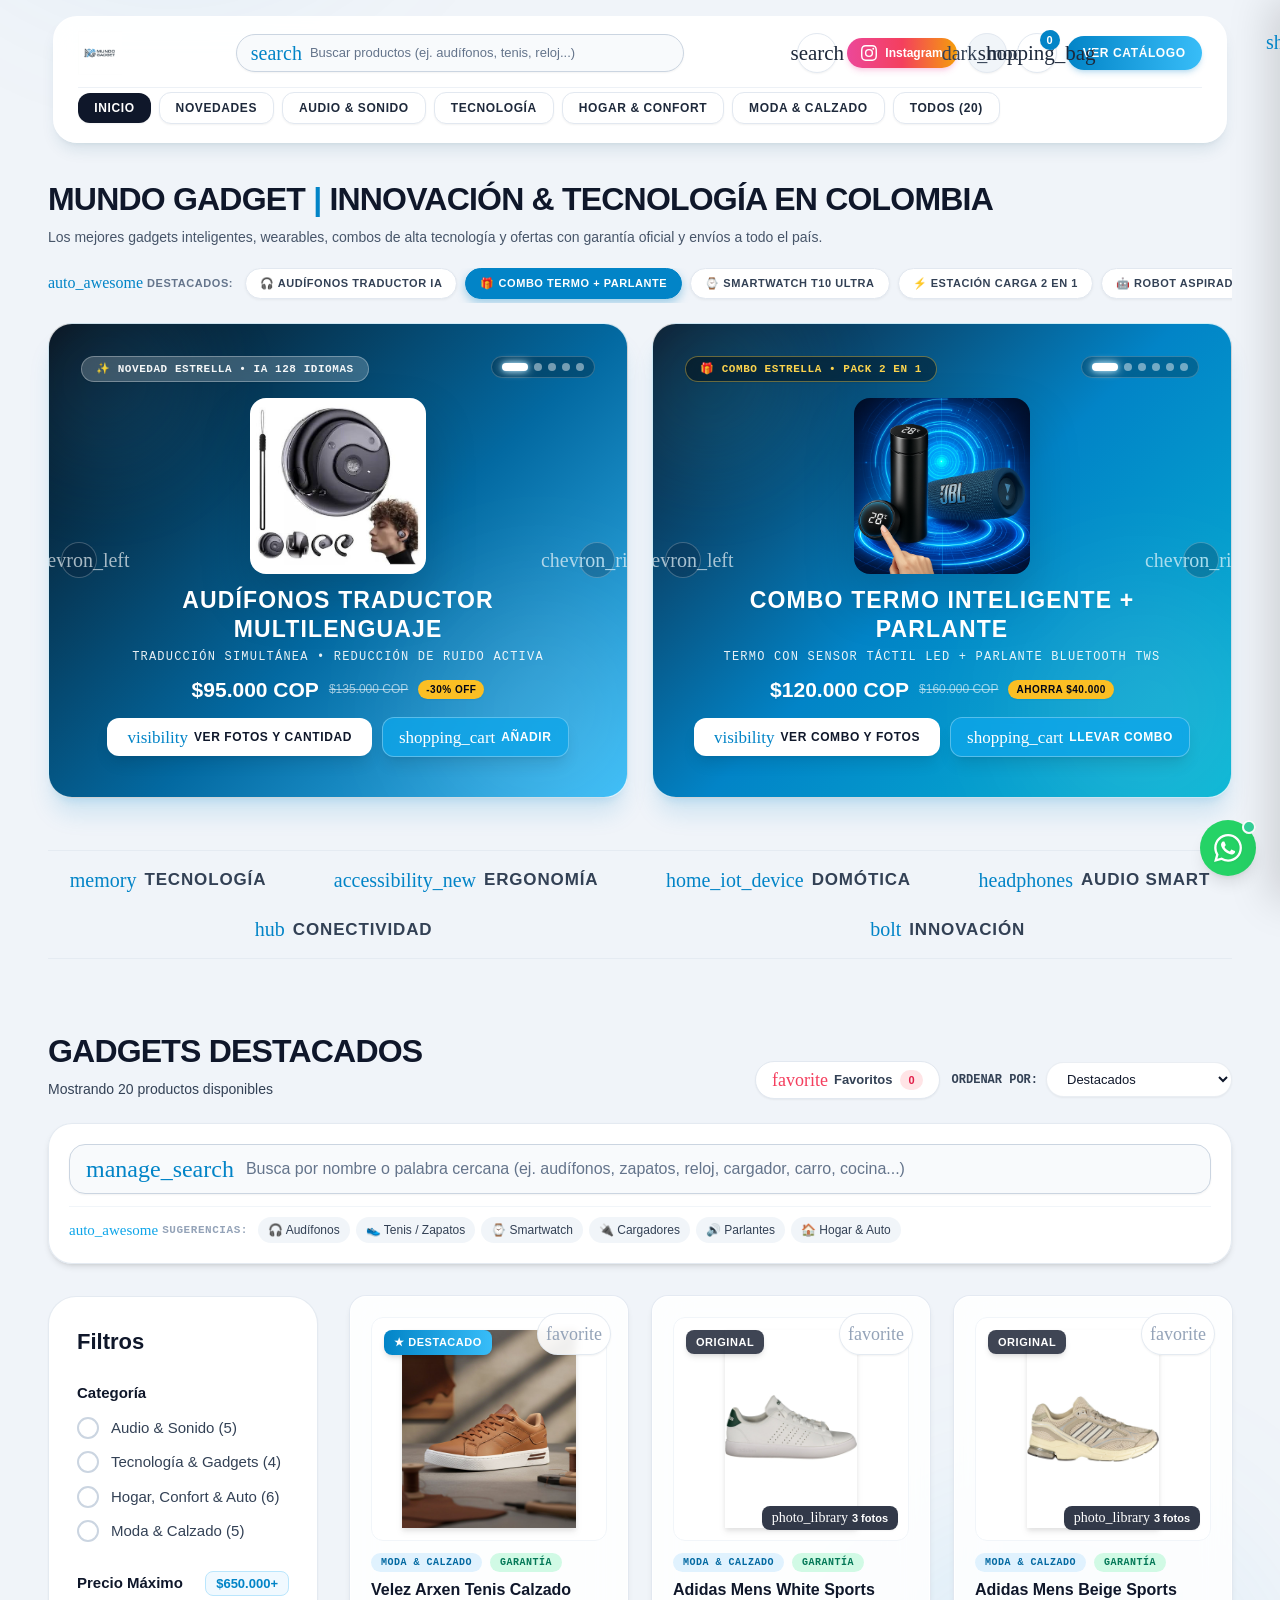
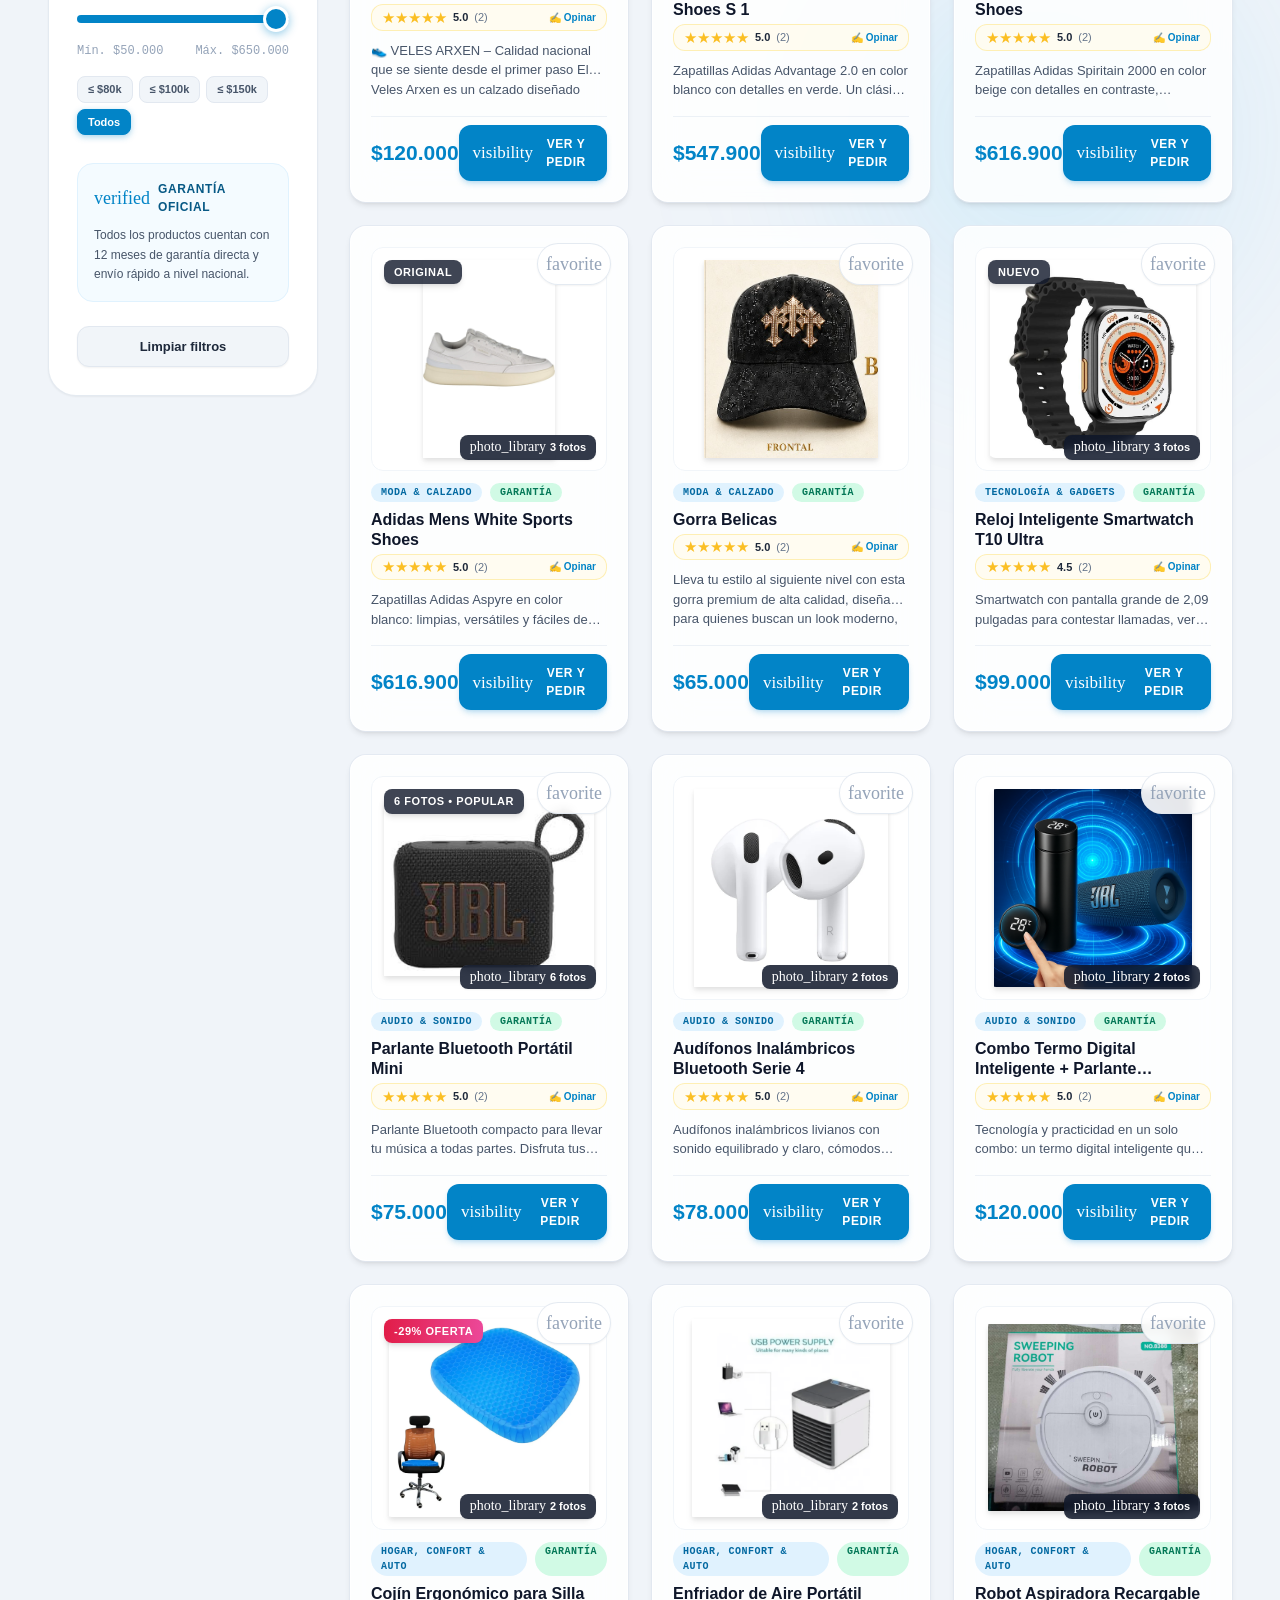
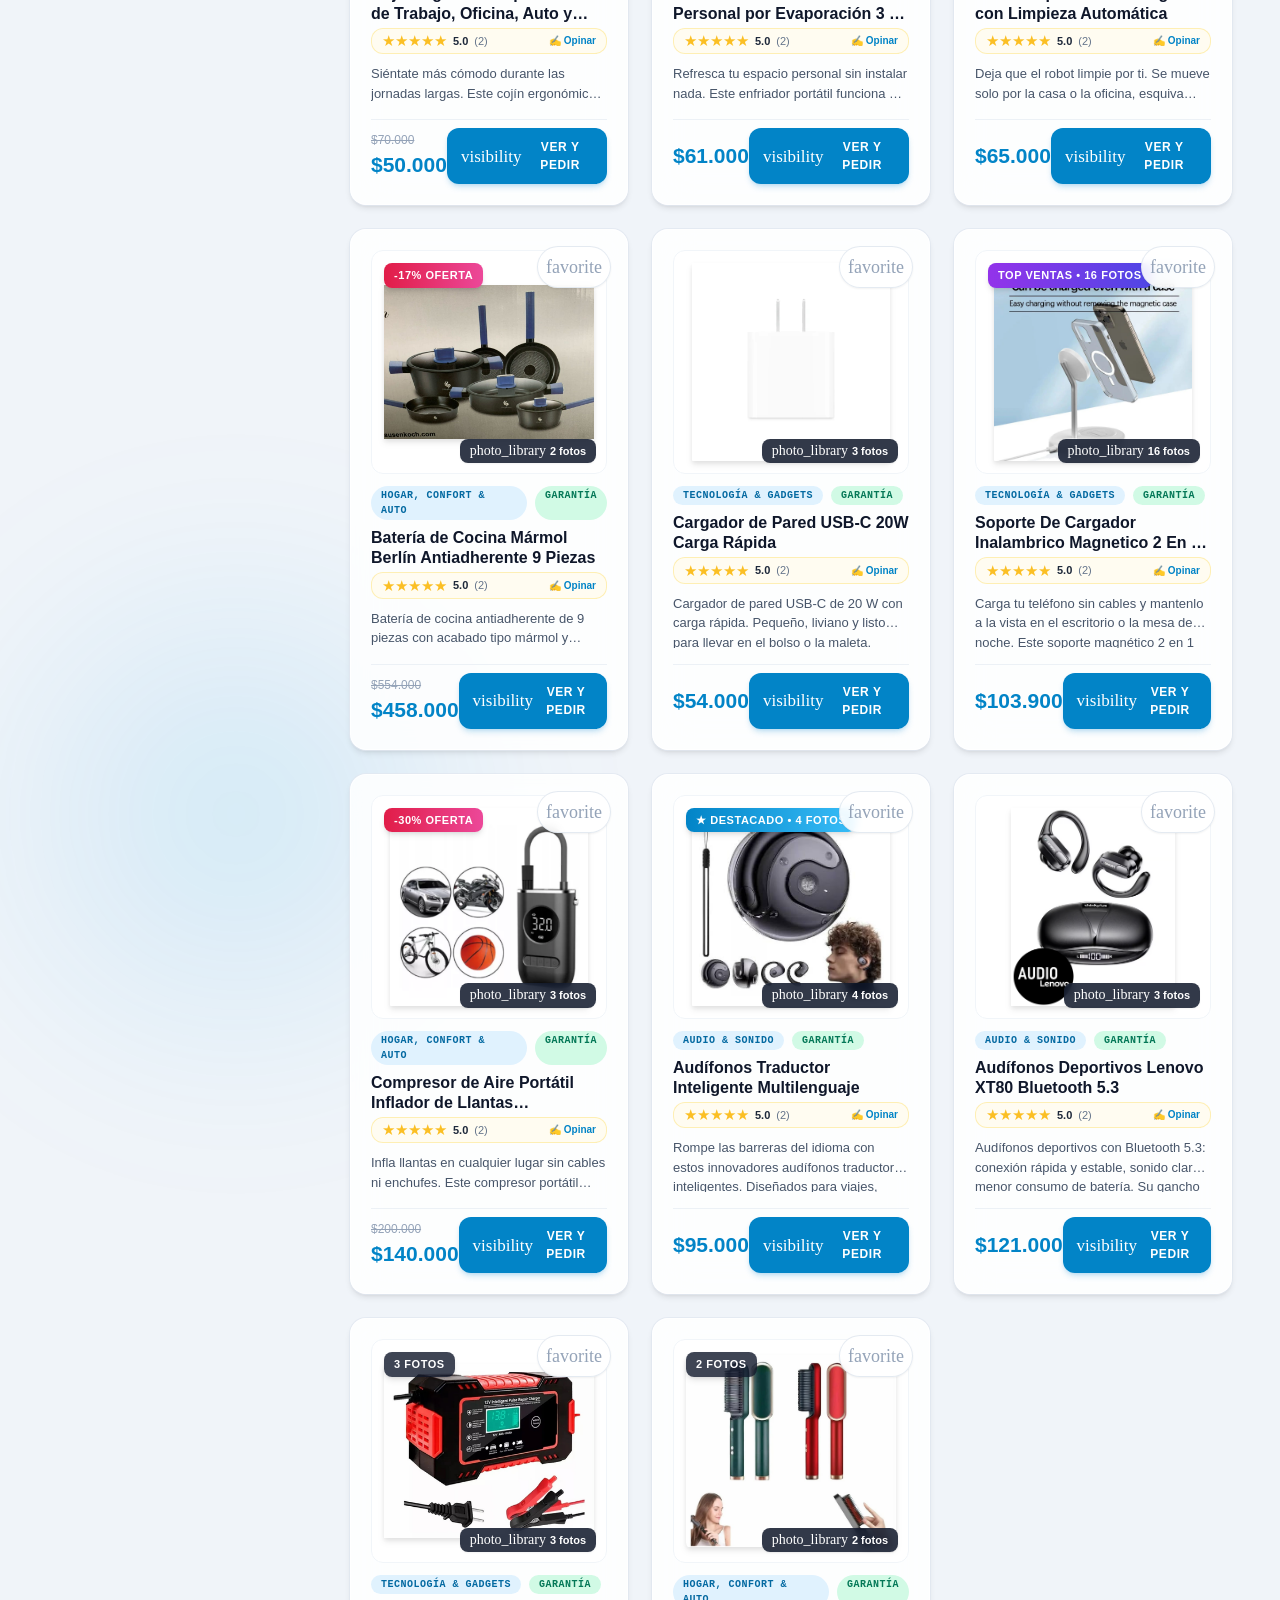
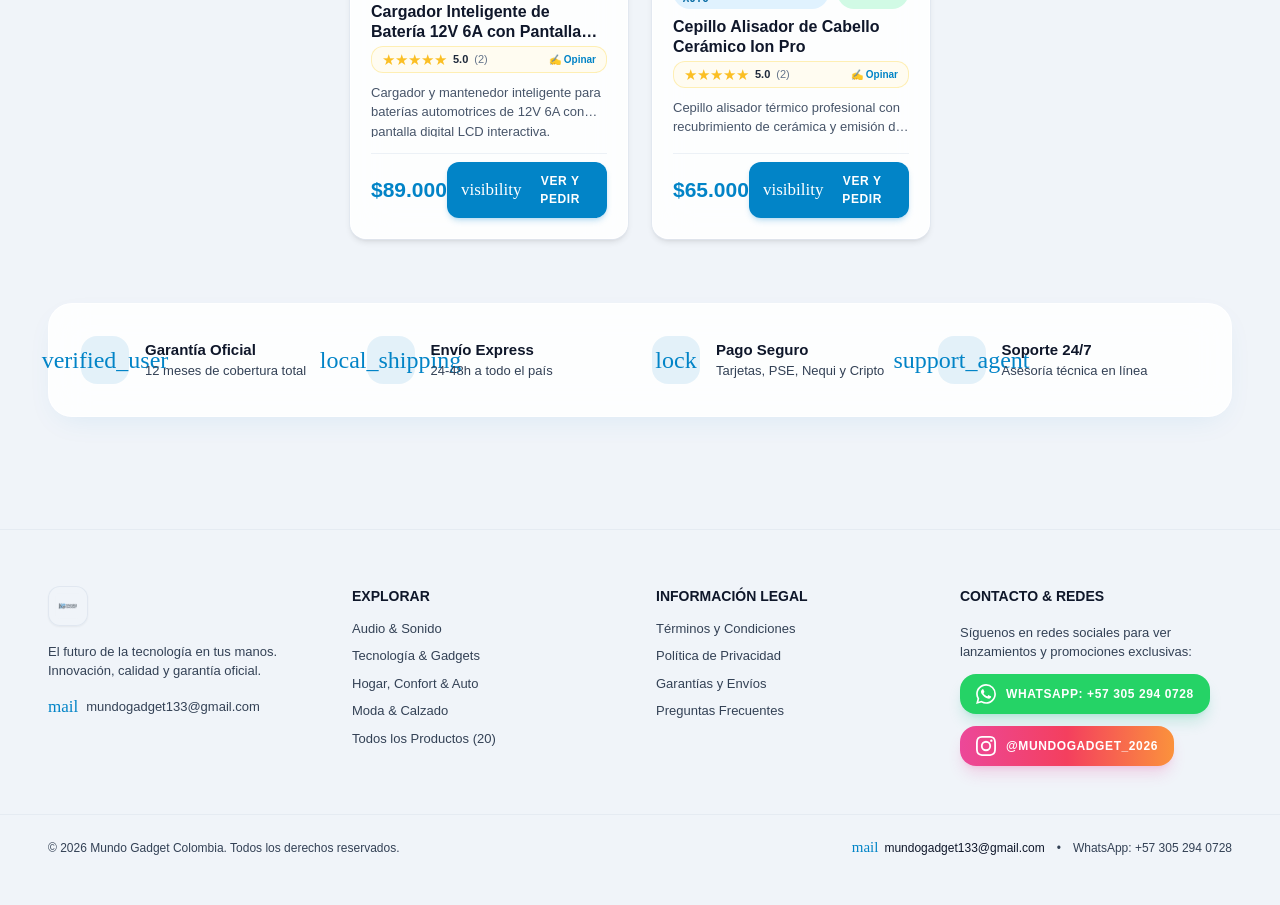
==== commit 933c9506: "chore: update Mundo Gadget website for public deployment" ====
--- a/index.html
+++ b/index.html
@@ -1,15 +1,498 @@
 <!DOCTYPE html>
-<html  class="light">
+<html lang="es" class="light">
 <head>
-  <meta charset="">
+  <meta charset="UTF-8">
   <meta name="viewport" content="width=device-width, initial-scale=1.0">
-  
+  <title>Mundo Gadget | Tienda Oficial de Tecnología e Innovación</title>
+  <meta name="description" content="Descubre los gadgets más innovadores: audífonos traductores IA, cargadores inteligentes, wearables y domótica con envío a todo el país y garantía oficial.">
+  <link rel="icon" type="image/png" href="logo.png">
+
+  <link rel="canonical" href="https://mundogadget.com/">
+  <meta name="robots" content="index, follow, max-image-preview:large, max-snippet:-1, max-video-preview:-1">
+  <meta name="theme-color" content="#0284C7">
+  <!-- Security & Privacy Best Practices -->
+  <meta http-equiv="X-Content-Type-Options" content="nosniff">
+  <meta name="referrer" content="strict-origin-when-cross-origin">
+  <meta http-equiv="Permissions-Policy" content="camera=(), microphone=(), geolocation=()">
+  <meta http-equiv="Content-Security-Policy" content="default-src 'self' 'unsafe-inline' https:; img-src 'self' data: https:; font-src 'self' https://fonts.gstatic.com; style-src 'self' 'unsafe-inline' https://fonts.googleapis.com; script-src 'self' 'unsafe-inline';">
+
+  <!-- Open Graph / Facebook / WhatsApp -->
+  <meta property="og:type" content="website">
+  <meta property="og:locale" content="es_CO">
+  <meta property="og:url" content="https://mundogadget.com/">
+  <meta property="og:site_name" content="Mundo Gadget Colombia">
+  <meta property="og:title" content="Mundo Gadget | Tienda Oficial de Tecnología e Innovación">
+  <meta property="og:description" content="Descubre los gadgets más innovadores en Colombia: audífonos traductores IA, cargadores inteligentes, audio de alta fidelidad y calzado deportivo con garantía oficial y envíos nacionales.">
+  <meta property="og:image" content="https://mundogadget.com/images/productos/audifonos-traductor-inteligente-multilenguaje-01.jpg">
+  <meta property="og:image:alt" content="Mundo Gadget Tecnología Colombia">
+
+  <!-- Twitter Cards -->
+  <meta name="twitter:card" content="summary_large_image">
+  <meta name="twitter:title" content="Mundo Gadget | Tienda Oficial de Tecnología e Innovación">
+  <meta name="twitter:description" content="Los mejores gadgets inteligentes y tecnología en Colombia con garantía y envíos rápidos.">
+  <meta name="twitter:image" content="https://mundogadget.com/images/productos/audifonos-traductor-inteligente-multilenguaje-01.jpg">
+
+  <!-- Structured Data (JSON-LD) -->
+  <script type="application/ld+json">
+{
+  "@context": "https://schema.org",
+  "@graph": [
+    {
+      "@type": "Organization",
+      "@id": "https://mundogadget.com/#organization",
+      "name": "Mundo Gadget Colombia",
+      "url": "https://mundogadget.com/",
+      "logo": {
+        "@type": "ImageObject",
+        "url": "https://mundogadget.com/logo.png"
+      },
+      "description": "Tienda oficial de tecnología, gadgets inteligentes y novedades en Colombia con garantía y envíos nacionales.",
+      "contactPoint": {
+        "@type": "ContactPoint",
+        "telephone": "+57-305-294-0728",
+        "email": "mundogadget133@gmail.com",
+        "contactType": "customer service",
+        "areaServed": "CO",
+        "availableLanguage": "Spanish"
+      }
+    },
+    {
+      "@type": "WebSite",
+      "@id": "https://mundogadget.com/#website",
+      "url": "https://mundogadget.com/",
+      "name": "Mundo Gadget Colombia",
+      "publisher": {
+        "@id": "https://mundogadget.com/#organization"
+      },
+      "inLanguage": "es-CO"
+    },
+    {
+      "@type": "ItemList",
+      "name": "Catálogo Oficial Mundo Gadget",
+      "numberOfItems": 20,
+      "itemListElement": [
+        {
+          "@type": "ListItem",
+          "position": 1,
+          "item": {
+            "@type": "Product",
+            "name": "Velez Arxen Tenis Calzado",
+            "description": "👟 VELES ARXEN – Calidad nacional que se siente desde el primer paso El Veles Arxen es un calzado diseñado para quienes buscan estilo, comodidad y durabilidad en un solo producto. Elaborado por manos colombianas, con insumos de alta calidad y acabados",
+            "image": [
+              "https://mundogadget.com/images/productos/velez-arxen-tenis-calzado-01.jpg"
+            ],
+            "offers": {
+              "@type": "Offer",
+              "price": "120000",
+              "priceCurrency": "COP",
+              "availability": "https://schema.org/InStock",
+              "url": "https://mundogadget.com/#catalogo"
+            }
+          }
+        },
+        {
+          "@type": "ListItem",
+          "position": 2,
+          "item": {
+            "@type": "Product",
+            "name": "Adidas Mens White Sports Shoes S 1",
+            "description": "Zapatillas Adidas Advantage 2.0 en color blanco con detalles en verde. Un clásico de estilo tenis para usar todos los días. Ajuste con cordones Plantilla removible Estampado y logo Adidas Composición60 % poliuretano, 40 % poliéster.",
+            "image": [
+              "https://mundogadget.com/images/productos/adidas-mens-white-sports-shoes-s-1-01.jpg",
+              "https://mundogadget.com/images/productos/adidas-mens-white-sports-shoes-s-1-02.jpg",
+              "https://mundogadget.com/images/productos/adidas-mens-white-sports-shoes-s-1-03.jpg"
+            ],
+            "offers": {
+              "@type": "Offer",
+              "price": "547900",
+              "priceCurrency": "COP",
+              "availability": "https://schema.org/InStock",
+              "url": "https://mundogadget.com/#catalogo"
+            }
+          }
+        },
+        {
+          "@type": "ListItem",
+          "position": 3,
+          "item": {
+            "@type": "Product",
+            "name": "Adidas Mens Beige Sports Shoes",
+            "description": "Zapatillas Adidas Spiritain 2000 en color beige con detalles en contraste, inspiradas en el running de los 2000. Ajuste con cordones Plantilla removible Estampado y logo Adidas Composición50 % poliéster, 30 % poliuretano, 20 % cuero.",
+            "image": [
+              "https://mundogadget.com/images/productos/adidas-mens-beige-sports-shoes-01.jpg",
+              "https://mundogadget.com/images/productos/adidas-mens-beige-sports-shoes-02.jpg",
+              "https://mundogadget.com/images/productos/adidas-mens-beige-sports-shoes-03.jpg"
+            ],
+            "offers": {
+              "@type": "Offer",
+              "price": "616900",
+              "priceCurrency": "COP",
+              "availability": "https://schema.org/InStock",
+              "url": "https://mundogadget.com/#catalogo"
+            }
+          }
+        },
+        {
+          "@type": "ListItem",
+          "position": 4,
+          "item": {
+            "@type": "Product",
+            "name": "Adidas Mens White Sports Shoes",
+            "description": "Zapatillas Adidas Aspyre en color blanco: limpias, versátiles y fáciles de combinar. Ajuste con cordones Plantilla removible Estampado y logo Adidas Composición50 % poliuretano, 30 % poliéster, 20 % cuero.",
+            "image": [
+              "https://mundogadget.com/images/productos/adidas-mens-white-sports-shoes-01.jpg",
+              "https://mundogadget.com/images/productos/adidas-mens-white-sports-shoes-02.jpg",
+              "https://mundogadget.com/images/productos/adidas-mens-white-sports-shoes-03.jpg"
+            ],
+            "offers": {
+              "@type": "Offer",
+              "price": "616900",
+              "priceCurrency": "COP",
+              "availability": "https://schema.org/InStock",
+              "url": "https://mundogadget.com/#catalogo"
+            }
+          }
+        },
+        {
+          "@type": "ListItem",
+          "position": 5,
+          "item": {
+            "@type": "Product",
+            "name": "Gorra Belicas",
+            "description": "Lleva tu estilo al siguiente nivel con esta gorra premium de alta calidad, diseñada para quienes buscan un look moderno, exclusivo y diferente. ✅ Bordado de alta definición. ✅ Material resistente y de excelente acabado. ✅ Visera curva para un estilo ",
+            "image": [
+              "https://mundogadget.com/images/productos/gorra-belicas-01.png"
+            ],
+            "offers": {
+              "@type": "Offer",
+              "price": "65000",
+              "priceCurrency": "COP",
+              "availability": "https://schema.org/InStock",
+              "url": "https://mundogadget.com/#catalogo"
+            }
+          }
+        },
+        {
+          "@type": "ListItem",
+          "position": 6,
+          "item": {
+            "@type": "Product",
+            "name": "Reloj Inteligente Smartwatch T10 Ultra",
+            "description": "Smartwatch con pantalla grande de 2,09 pulgadas para contestar llamadas, ver tus notificaciones y llevar el control de tu actividad sin sacar el celular. Contesta y realiza llamadas desde el reloj Notificaciones de redes sociales y llamadas entrantes",
+            "image": [
+              "https://mundogadget.com/images/productos/reloj-inteligente-smartwatch-t10-ultra-01.jpg",
+              "https://mundogadget.com/images/productos/reloj-inteligente-smartwatch-t10-ultra-02.jpg",
+              "https://mundogadget.com/images/productos/reloj-inteligente-smartwatch-t10-ultra-03.jpg"
+            ],
+            "offers": {
+              "@type": "Offer",
+              "price": "99000",
+              "priceCurrency": "COP",
+              "availability": "https://schema.org/InStock",
+              "url": "https://mundogadget.com/#catalogo"
+            }
+          }
+        },
+        {
+          "@type": "ListItem",
+          "position": 7,
+          "item": {
+            "@type": "Product",
+            "name": "Parlante Bluetooth Portátil Mini",
+            "description": "Parlante Bluetooth compacto para llevar tu música a todas partes. Disfruta tus canciones favoritas o tus películas con buena calidad de sonido. Hasta 5 horas de reproducción Conexión Bluetooth Tamaño mini, cabe en el bolso o la maleta",
+            "image": [
+              "https://mundogadget.com/images/productos/parlante-bluetooth-portatil-mini-01.jpg",
+              "https://mundogadget.com/images/productos/parlante-bluetooth-portatil-mini-02.jpg",
+              "https://mundogadget.com/images/productos/parlante-bluetooth-portatil-mini-03.jpg"
+            ],
+            "offers": {
+              "@type": "Offer",
+              "price": "75000",
+              "priceCurrency": "COP",
+              "availability": "https://schema.org/InStock",
+              "url": "https://mundogadget.com/#catalogo"
+            }
+          }
+        },
+        {
+          "@type": "ListItem",
+          "position": 8,
+          "item": {
+            "@type": "Product",
+            "name": "Audífonos Inalámbricos Bluetooth Serie 4",
+            "description": "Audífonos inalámbricos livianos con sonido equilibrado y claro, cómodos para usar todo el día. Audio espacial Micrófono para llamadas Controles táctiles para música y llamadas Activación del asistente de voz del celular Hasta 5 horas de uso continuo ",
+            "image": [
+              "https://mundogadget.com/images/productos/audifonos-inalambricos-serie-4-01.png",
+              "https://mundogadget.com/images/productos/audifonos-inalambricos-serie-4-02.png"
+            ],
+            "offers": {
+              "@type": "Offer",
+              "price": "78000",
+              "priceCurrency": "COP",
+              "availability": "https://schema.org/InStock",
+              "url": "https://mundogadget.com/#catalogo"
+            }
+          }
+        },
+        {
+          "@type": "ListItem",
+          "position": 9,
+          "item": {
+            "@type": "Product",
+            "name": "Combo Termo Digital Inteligente + Parlante Bluetooth",
+            "description": "Tecnología y practicidad en un solo combo: un termo digital inteligente que mantiene tu bebida a la temperatura perfecta, más un parlante Bluetooth portátil con sonido potente y diseño resistente. Termo digital inteligente Parlante Bluetooth portátil",
+            "image": [
+              "https://mundogadget.com/images/productos/combo-termo-inteligente-parlante-01.png",
+              "https://mundogadget.com/images/productos/combo-termo-inteligente-parlante-02.png"
+            ],
+            "offers": {
+              "@type": "Offer",
+              "price": "120000",
+              "priceCurrency": "COP",
+              "availability": "https://schema.org/InStock",
+              "url": "https://mundogadget.com/#catalogo"
+            }
+          }
+        },
+        {
+          "@type": "ListItem",
+          "position": 10,
+          "item": {
+            "@type": "Product",
+            "name": "Cojín Ergonómico para Silla de Trabajo, Oficina, Auto y Gamer",
+            "description": "Siéntate más cómodo durante las jornadas largas. Este cojín ergonómico se adapta a tu silla de oficina, la de trabajo en casa, el asiento del carro o tu silla gamer. Diseño ergonómico para mayor comodidad al estar sentado Ideal para trabajo, estudio,",
+            "image": [
+              "https://mundogadget.com/images/productos/cojin-ergonomico-silla-trabajo-01.png",
+              "https://mundogadget.com/images/productos/cojin-ergonomico-silla-trabajo-02.png"
+            ],
+            "offers": {
+              "@type": "Offer",
+              "price": "50000",
+              "priceCurrency": "COP",
+              "availability": "https://schema.org/InStock",
+              "url": "https://mundogadget.com/#catalogo"
+            }
+          }
+        },
+        {
+          "@type": "ListItem",
+          "position": 11,
+          "item": {
+            "@type": "Product",
+            "name": "Enfriador de Aire Portátil Personal por Evaporación 3 en 1",
+            "description": "Refresca tu espacio personal sin instalar nada. Este enfriador portátil funciona por evaporación de agua: enfría y humidifica el aire alrededor de tu escritorio, mesa de noche o espacios pequeños. Compacto y fácil de transportar Enfría y humidifica a",
+            "image": [
+              "https://mundogadget.com/images/productos/aire-acondicionado-personal-3-en-1-01.png",
+              "https://mundogadget.com/images/productos/aire-acondicionado-personal-3-en-1-02.png"
+            ],
+            "offers": {
+              "@type": "Offer",
+              "price": "61000",
+              "priceCurrency": "COP",
+              "availability": "https://schema.org/InStock",
+              "url": "https://mundogadget.com/#catalogo"
+            }
+          }
+        },
+        {
+          "@type": "ListItem",
+          "position": 12,
+          "item": {
+            "@type": "Product",
+            "name": "Robot Aspiradora Recargable con Limpieza Automática",
+            "description": "Deja que el robot limpie por ti. Se mueve solo por la casa o la oficina, esquiva obstáculos y entra debajo de muebles y en esquinas gracias a su diseño de solo 5 cm de alto. Cubre de 100 a 150 m² Sensor anticolisión que reconoce obstáculos Funcionami",
+            "image": [
+              "https://mundogadget.com/images/productos/robot-aspiradora-recargable-limpieza-aut-01.jpg",
+              "https://mundogadget.com/images/productos/robot-aspiradora-recargable-limpieza-aut-02.webp",
+              "https://mundogadget.com/images/productos/robot-aspiradora-recargable-limpieza-aut-03.webp"
+            ],
+            "offers": {
+              "@type": "Offer",
+              "price": "65000",
+              "priceCurrency": "COP",
+              "availability": "https://schema.org/InStock",
+              "url": "https://mundogadget.com/#catalogo"
+            }
+          }
+        },
+        {
+          "@type": "ListItem",
+          "position": 13,
+          "item": {
+            "@type": "Product",
+            "name": "Batería de Cocina Mármol Berlín Antiadherente 9 Piezas",
+            "description": "Batería de cocina antiadherente de 9 piezas con acabado tipo mármol y diseño moderno estilo Berlín. Pensada para el uso diario: su cuerpo resistente reparte el calor de manera uniforme, así cocinas más rápido y ahorras energía. 9 piezas Recubrimiento",
+            "image": [
+              "https://mundogadget.com/images/productos/bateria-cocina-marmol-berlin-antiadherente-01.jpg",
+              "https://mundogadget.com/images/productos/bateria-cocina-marmol-berlin-antiadherente-02.jpg"
+            ],
+            "offers": {
+              "@type": "Offer",
+              "price": "458000",
+              "priceCurrency": "COP",
+              "availability": "https://schema.org/InStock",
+              "url": "https://mundogadget.com/#catalogo"
+            }
+          }
+        },
+        {
+          "@type": "ListItem",
+          "position": 14,
+          "item": {
+            "@type": "Product",
+            "name": "Cargador de Pared USB-C 20W Carga Rápida",
+            "description": "Cargador de pared USB-C de 20 W con carga rápida. Pequeño, liviano y listo para llevar en el bolso o la maleta. Carga rápida para iPhone 8 o posterior Funciona con cualquier dispositivo con puerto USB-C: celulares Android, tablets y más Diseño compac",
+            "image": [
+              "https://mundogadget.com/images/productos/cargador-pared-usb-c-20w-01.jpg",
+              "https://mundogadget.com/images/productos/cargador-pared-usb-c-20w-02.jpg",
+              "https://mundogadget.com/images/productos/cargador-pared-usb-c-20w-03.jpg"
+            ],
+            "offers": {
+              "@type": "Offer",
+              "price": "54000",
+              "priceCurrency": "COP",
+              "availability": "https://schema.org/InStock",
+              "url": "https://mundogadget.com/#catalogo"
+            }
+          }
+        },
+        {
+          "@type": "ListItem",
+          "position": 15,
+          "item": {
+            "@type": "Product",
+            "name": "Soporte De Cargador Inalambrico Magnetico 2 En 1 Estacion De Carga De Telefono",
+            "description": "Carga tu teléfono sin cables y mantenlo a la vista en el escritorio o la mesa de noche. Este soporte magnético 2 en 1 sostiene el equipo mientras lo carga, para que veas notificaciones, videos o llamadas sin descolgarlo. Carga inalámbrica magnética S",
+            "image": [
+              "https://mundogadget.com/images/productos/soporte-de-cargador-inalambrico-magnetico-2-en-1-estacion-de-carga-de-telefono-01.jpg",
+              "https://mundogadget.com/images/productos/soporte-de-cargador-inalambrico-magnetico-2-en-1-estacion-de-carga-de-telefono-02.jpg",
+              "https://mundogadget.com/images/productos/soporte-de-cargador-inalambrico-magnetico-2-en-1-estacion-de-carga-de-telefono-03.jpg"
+            ],
+            "offers": {
+              "@type": "Offer",
+              "price": "103900",
+              "priceCurrency": "COP",
+              "availability": "https://schema.org/InStock",
+              "url": "https://mundogadget.com/#catalogo"
+            }
+          }
+        },
+        {
+          "@type": "ListItem",
+          "position": 16,
+          "item": {
+            "@type": "Product",
+            "name": "Compresor de Aire Portátil Inflador de Llantas Inalámbrico",
+            "description": "Infla llantas en cualquier lugar sin cables ni enchufes. Este compresor portátil tiene batería integrada recargable por USB tipo C, listo para el día a día o para una emergencia en la carretera. Infla llantas de carro, moto y bicicleta También balone",
+            "image": [
+              "https://mundogadget.com/images/productos/compresor-portable-inflador-de-llantas-c-01.png",
+              "https://mundogadget.com/images/productos/compresor-portable-inflador-de-llantas-c-02.png",
+              "https://mundogadget.com/images/productos/compresor-portable-inflador-de-llantas-c-03.png"
+            ],
+            "offers": {
+              "@type": "Offer",
+              "price": "140000",
+              "priceCurrency": "COP",
+              "availability": "https://schema.org/InStock",
+              "url": "https://mundogadget.com/#catalogo"
+            }
+          }
+        },
+        {
+          "@type": "ListItem",
+          "position": 17,
+          "item": {
+            "@type": "Product",
+            "name": "Audífonos Traductor Inteligente Multilenguaje",
+            "description": "Rompe las barreras del idioma con estos innovadores audífonos traductores inteligentes. Diseñados para viajes, negocios, estudio y comunicación internacional, permiten la traducción de conversaciones en tiempo real en hasta 128 idiomas, ofreciendo un",
+            "image": [
+              "https://mundogadget.com/images/productos/audifonos-traductor-inteligente-multilenguaje-01.jpg",
+              "https://mundogadget.com/images/productos/audifonos-traductor-inteligente-multilenguaje-02.jpg",
+              "https://mundogadget.com/images/productos/audifonos-traductor-inteligente-multilenguaje-03.jpg"
+            ],
+            "offers": {
+              "@type": "Offer",
+              "price": "95000",
+              "priceCurrency": "COP",
+              "availability": "https://schema.org/InStock",
+              "url": "https://mundogadget.com/#catalogo"
+            }
+          }
+        },
+        {
+          "@type": "ListItem",
+          "position": 18,
+          "item": {
+            "@type": "Product",
+            "name": "Audífonos Deportivos Lenovo XT80 Bluetooth 5.3",
+            "description": "Audífonos deportivos con Bluetooth 5.3: conexión rápida y estable, sonido claro y menor consumo de batería. Su gancho para la oreja los mantiene firmes incluso en los entrenamientos más intensos. Hasta 40 horas de reproducción con el estuche de carga",
+            "image": [
+              "https://mundogadget.com/images/productos/audifonos-deportivos-lenovo-xt80-1-01.png",
+              "https://mundogadget.com/images/productos/audifonos-deportivos-lenovo-xt80-1-02.png",
+              "https://mundogadget.com/images/productos/audifonos-deportivos-lenovo-xt80-1-03.png"
+            ],
+            "offers": {
+              "@type": "Offer",
+              "price": "121000",
+              "priceCurrency": "COP",
+              "availability": "https://schema.org/InStock",
+              "url": "https://mundogadget.com/#catalogo"
+            }
+          }
+        },
+        {
+          "@type": "ListItem",
+          "position": 19,
+          "item": {
+            "@type": "Product",
+            "name": "Cargador Inteligente de Batería 12V 6A con Pantalla LCD",
+            "description": "Cargador y mantenedor inteligente para baterías automotrices de 12V 6A con pantalla digital LCD interactiva. Diagnostica, repara y recarga con máxima seguridad.",
+            "image": [
+              "https://mundogadget.com/images/productos/cargador-inteligente-1.png",
+              "https://mundogadget.com/images/productos/cargador-inteligente-2.png",
+              "https://mundogadget.com/images/productos/cargador-inteligente-3.png"
+            ],
+            "offers": {
+              "@type": "Offer",
+              "price": "89000",
+              "priceCurrency": "COP",
+              "availability": "https://schema.org/InStock",
+              "url": "https://mundogadget.com/#catalogo"
+            }
+          }
+        },
+        {
+          "@type": "ListItem",
+          "position": 20,
+          "item": {
+            "@type": "Product",
+            "name": "Cepillo Alisador de Cabello Cerámico Ion Pro",
+            "description": "Cepillo alisador térmico profesional con recubrimiento de cerámica y emisión de iones negativos. Alisa, desenreda y da brillo sin maltratar el cabello en pocos minutos.",
+            "image": [
+              "https://mundogadget.com/images/productos/cepillo-alisador-1.png",
+              "https://mundogadget.com/images/productos/cepillo-alisador-2.png"
+            ],
+            "offers": {
+              "@type": "Offer",
+              "price": "65000",
+              "priceCurrency": "COP",
+              "availability": "https://schema.org/InStock",
+              "url": "https://mundogadget.com/#catalogo"
+            }
+          }
+        }
+      ]
+    }
+  ]
+}
+  </script>
+
   <!-- Direct Fonts and Tailwind for Instant Rendering -->
   <link rel="preconnect" href="https://fonts.googleapis.com">
   <link rel="preconnect" href="https://fonts.gstatic.com" crossorigin>
   <link rel="stylesheet" href="https://fonts.googleapis.com/css2?family=Hanken+Grotesk:wght@400;500;600;700&family=JetBrains+Mono:wght@400;500;600&family=Sora:wght@400;600;700;800&display=swap">
   <link rel="stylesheet" href="https://fonts.googleapis.com/css2?family=Material+Symbols+Outlined:wght,FILL@100..700,0..1&display=swap">
-  <script src="https://cdn.tailwindcss.com?plugins=forms,container-queries"></script>
+  <script src="tailwind.js"></script>
   <script>
     tailwind.config = {
       darkMode: "class",
@@ -44,7 +527,7 @@
       }
     };
   </script>
-  
+
   <style>
 body {
   background-color: #f0f4f9;
@@ -173,42 +656,113 @@
   font-weight: 700;
 }
 
-/* Custom Price Range Slider */
+/* Custom Price Range Slider with gesture isolation */
 .price-slider-custom {
   -webkit-appearance: none;
   appearance: none;
   width: 100%;
-  height: 6px;
+  height: 8px;
   border-radius: 999px;
   background: linear-gradient(to right, #0284C7 0%, #0284C7 100%, #e2e8f0 100%, #e2e8f0 100%);
   outline: none;
+  touch-action: pan-x !important;
+  user-select: none;
+  -webkit-user-select: none;
+  cursor: pointer;
 }
 
 .price-slider-custom::-webkit-slider-thumb {
   -webkit-appearance: none;
   appearance: none;
-  width: 24px;
-  height: 24px;
+  width: 26px;
+  height: 26px;
   border-radius: 50%;
   background: #0284C7;
   border: 3.5px solid white;
-  box-shadow: 0 2px 8px rgba(2, 132, 199, 0.4);
-  cursor: pointer;
-  transition: transform 0.15s ease;
+  box-shadow: 0 2px 10px rgba(2, 132, 199, 0.45);
+  cursor: grab;
+  transition: transform 0.15s ease, box-shadow 0.15s ease;
+  touch-action: pan-x !important;
 }
 
 .price-slider-custom::-webkit-slider-thumb:hover {
   transform: scale(1.15);
+  box-shadow: 0 4px 14px rgba(2, 132, 199, 0.55);
+}
+
+.price-slider-custom:active::-webkit-slider-thumb {
+  cursor: grabbing;
+  transform: scale(1.22);
+  box-shadow: 0 4px 16px rgba(2, 132, 199, 0.65);
 }
 
 .price-slider-custom::-moz-range-thumb {
-  width: 24px;
-  height: 24px;
+  width: 26px;
+  height: 26px;
   border-radius: 50%;
   background: #0284C7;
   border: 3.5px solid white;
-  box-shadow: 0 2px 8px rgba(2, 132, 199, 0.4);
+  box-shadow: 0 2px 10px rgba(2, 132, 199, 0.45);
+  cursor: grab;
+  touch-action: pan-x !important;
+}
+
+.price-slider-custom:active::-moz-range-thumb {
+  cursor: grabbing;
+  transform: scale(1.22);
+}
+
+/* Stable product grid container to prevent document height collapse */
+#product-grid-container {
+  min-height: 650px;
+  contain: layout;
+  transition: min-height 0.2s ease;
+}
+
+/* Quick price preset chips */
+.price-preset-chip {
+  padding: 0.25rem 0.625rem;
+  font-size: 11px;
+  font-weight: 700;
+  border-radius: 8px;
+  background: #f1f5f9;
+  color: #475569;
+  border: 1px solid #e2e8f0;
+  transition: all 0.2s ease;
   cursor: pointer;
+  user-select: none;
+  -webkit-user-select: none;
+}
+
+.price-preset-chip:hover {
+  background: #e0f2fe;
+  color: #0284c7;
+  border-color: #bae6fd;
+}
+
+.price-preset-chip.active {
+  background: #0284c7;
+  color: white;
+  border-color: #0284c7;
+  box-shadow: 0 2px 6px rgba(2, 132, 199, 0.35);
+}
+
+html.dark .price-preset-chip {
+  background: #1e293b;
+  color: #94a3b8;
+  border-color: #334155;
+}
+
+html.dark .price-preset-chip:hover {
+  background: #0369a1;
+  color: white;
+  border-color: #38bdf8;
+}
+
+html.dark .price-preset-chip.active {
+  background: #0284c7;
+  color: white;
+  border-color: #38bdf8;
 }
 
 /* Cart Drawer */
@@ -441,11 +995,934 @@
   box-shadow: 0 4px 12px rgba(2, 132, 199, 0.25);
   transform: scale(1.05);
 }
-  </style>
+  
+/* =========================================
+   DARK MODE COMPREHENSIVE HIGH-CONTRAST STYLING
+   ========================================= */
+html.dark {
+  color-scheme: dark;
+}
+
+html.dark body {
+  background-color: #080c14 !important;
+  color: #f1f5f9 !important;
+}
+
+html.dark .bg-aurora {
+  opacity: 0.18 !important;
+}
+
+/* Glass cards and containers */
+html.dark .glass-card {
+  background: rgba(15, 23, 42, 0.92) !important;
+  border-color: rgba(51, 65, 85, 0.8) !important;
+  box-shadow: 0 10px 30px -10px rgba(0, 0, 0, 0.7) !important;
+}
+
+/* Navigation bar */
+html.dark nav {
+  background-color: rgba(15, 23, 42, 0.96) !important;
+  border-color: rgba(51, 65, 85, 0.8) !important;
+  box-shadow: 0 10px 25px -5px rgba(0, 0, 0, 0.5) !important;
+}
+
+/* Brand Logos in Dark Mode - Crisp white card backing so logo stands out vibrantly */
+html.dark nav img[alt*="Logo"],
+html.dark footer img[alt*="Logo"] {
+  mix-blend-mode: normal !important;
+  background-color: #ffffff !important;
+  padding: 4px 8px !important;
+  border-radius: 12px !important;
+  box-shadow: 0 2px 8px rgba(0, 0, 0, 0.3) !important;
+}
+
+/* Navigation category buttons */
+html.dark nav a.bg-slate-900 {
+  background-color: #0284c7 !important;
+  color: #ffffff !important;
+  box-shadow: 0 4px 14px rgba(2, 132, 199, 0.4) !important;
+}
+
+html.dark nav a.bg-white,
+html.dark nav button.bg-white {
+  background-color: rgba(30, 41, 59, 0.9) !important;
+  border-color: rgba(71, 85, 105, 0.8) !important;
+  color: #f1f5f9 !important;
+}
+
+html.dark nav a.bg-white:hover,
+html.dark nav button.bg-white:hover {
+  background-color: #0284c7 !important;
+  border-color: #38bdf8 !important;
+  color: #ffffff !important;
+}
+
+/* Cart icon button in navbar */
+html.dark #cart-btn,
+html.dark #search-lupa-btn {
+  background-color: #1e293b !important;
+  border-color: #475569 !important;
+  color: #f8fafc !important;
+}
+html.dark #cart-btn:hover,
+html.dark #search-lupa-btn:hover {
+  color: #38bdf8 !important;
+  border-color: #38bdf8 !important;
+}
+
+/* Search Bar & Live Dropdown Styling */
+.mg-search-container {
+  background-color: #f8fafc;
+  border: 1.5px solid #cbd5e1;
+  transition: all 0.25s ease;
+}
+.mg-search-container:focus-within {
+  background-color: #ffffff;
+  border-color: #0284c7;
+  box-shadow: 0 0 0 4px rgba(2, 132, 199, 0.14);
+}
+.mg-search-input {
+  background: transparent;
+  color: #0f172a;
+  outline: none;
+}
+.mg-search-input::placeholder {
+  color: #64748b;
+}
+.mg-search-dropdown {
+  background-color: #ffffff;
+  border: 1px solid #e2e8f0;
+  box-shadow: 0 20px 45px -10px rgba(15, 23, 42, 0.22);
+}
+.mg-search-item:hover,
+.mg-search-item.active-item {
+  background-color: #f0f9ff;
+}
+.mg-search-highlight {
+  background-color: #bae6fd;
+  color: #0369a1;
+  font-weight: 700;
+  border-radius: 4px;
+  padding: 0 2px;
+}
+
+html.dark .mg-search-container {
+  background-color: #1e293b !important;
+  border-color: #475569 !important;
+}
+html.dark .mg-search-container:focus-within {
+  background-color: #0f172a !important;
+  border-color: #38bdf8 !important;
+  box-shadow: 0 0 0 4px rgba(56, 189, 248, 0.18) !important;
+}
+html.dark .mg-search-input {
+  color: #f8fafc !important;
+}
+html.dark .mg-search-input::placeholder {
+  color: #94a3b8 !important;
+}
+html.dark .mg-search-dropdown {
+  background-color: #0f172a !important;
+  border-color: #334155 !important;
+  box-shadow: 0 20px 50px -10px rgba(0, 0, 0, 0.75) !important;
+}
+html.dark .mg-search-item:hover,
+html.dark .mg-search-item.active-item {
+  background-color: #1e293b !important;
+}
+html.dark .mg-search-highlight {
+  background-color: rgba(56, 189, 248, 0.25) !important;
+  color: #38bdf8 !important;
+}
+
+/* Universal text overrides for dark mode */
+html.dark .text-slate-900,
+html.dark .text-slate-800,
+html.dark .text-on-background,
+html.dark .text-on-surface {
+  color: #ffffff !important;
+}
+
+html.dark .text-slate-700 {
+  color: #e2e8f0 !important;
+}
+
+html.dark .text-slate-600,
+html.dark .text-slate-500,
+html.dark .text-on-surface-variant {
+  color: #94a3b8 !important;
+}
+
+html.dark .text-sky-600 {
+  color: #38bdf8 !important;
+}
+
+html.dark .text-primary {
+  color: #38bdf8 !important;
+}
+
+/* Hero Banner Action Buttons (Ensures crisp contrast in both Light and Dark mode) */
+.hero-cta-light,
+#destacados button.bg-white,
+#destacados a.bg-white {
+  background-color: #ffffff !important;
+  color: #0f172a !important;
+  font-weight: 700 !important;
+}
+
+.hero-cta-light span,
+#destacados button.bg-white span,
+#destacados a.bg-white span {
+  color: #0284c7 !important;
+}
+
+html.dark .hero-cta-light,
+html.dark #destacados button.bg-white,
+html.dark #destacados a.bg-white {
+  background-color: #ffffff !important;
+  color: #0f172a !important;
+  font-weight: 700 !important;
+  border: 1px solid rgba(255, 255, 255, 0.95) !important;
+  box-shadow: 0 4px 18px rgba(0, 0, 0, 0.45) !important;
+}
+
+html.dark .hero-cta-light span,
+html.dark #destacados button.bg-white span,
+html.dark #destacados a.bg-white span {
+  color: #0284c7 !important;
+}
+
+.hero-cta-light:hover,
+#destacados button.bg-white:hover,
+#destacados a.bg-white:hover,
+html.dark .hero-cta-light:hover,
+html.dark #destacados button.bg-white:hover,
+html.dark #destacados a.bg-white:hover {
+  background-color: #f1f5f9 !important;
+  color: #0369a1 !important;
+  box-shadow: 0 6px 20px rgba(0, 0, 0, 0.5) !important;
+}
+
+/* Universal safeguard for any button or link with white background in dark mode */
+html.dark button.bg-white:not(nav button),
+html.dark a.bg-white:not(nav a) {
+  background-color: #ffffff !important;
+  color: #0f172a !important;
+}
+html.dark button.bg-white:not(nav button) span,
+html.dark a.bg-white:not(nav a) span {
+  color: #0284c7 !important;
+}
+
+/* Product Modal Quantity Selector container in Dark Mode */
+html.dark .product-modal-container .flex.items-center.bg-white {
+  background-color: #1e293b !important;
+  border-color: #334155 !important;
+}
+html.dark .product-modal-container .flex.items-center.bg-white button {
+  background-color: transparent !important;
+  color: #f1f5f9 !important;
+}
+html.dark .product-modal-container .flex.items-center.bg-white button:hover {
+  background-color: #334155 !important;
+  color: #38bdf8 !important;
+}
+
+/* Product cards */
+html.dark .product-card {
+  background: rgba(15, 23, 42, 0.95) !important;
+  border-color: rgba(51, 65, 85, 0.8) !important;
+}
+
+html.dark .product-card:hover {
+  border-color: #0284c7 !important;
+  box-shadow: 0 15px 35px -5px rgba(2, 132, 199, 0.25) !important;
+}
+
+/* Product image box: pure white showcase background for crisp contrast with all photo products */
+html.dark .product-card .group\/img {
+  background: #ffffff !important;
+  border-color: rgba(255, 255, 255, 0.15) !important;
+}
+
+html.dark .product-card .group\/img img {
+  filter: drop-shadow(0 4px 6px rgba(0, 0, 0, 0.15));
+}
+
+html.dark .product-card .group\/img span.bg-white\/95 {
+  background-color: #0f172a !important;
+  color: #ffffff !important;
+  border: 1px solid rgba(56, 189, 248, 0.4) !important;
+  box-shadow: 0 4px 14px rgba(0, 0, 0, 0.6) !important;
+}
+
+html.dark .product-card h3 {
+  color: #ffffff !important;
+}
+
+html.dark .product-card h3:hover {
+  color: #38bdf8 !important;
+}
+
+html.dark .product-card p {
+  color: #94a3b8 !important;
+}
+
+html.dark .product-card .border-slate-200\/60 {
+  border-color: rgba(51, 65, 85, 0.7) !important;
+}
+
+/* Wishlist / Favorite Button Active & Toggle Styling (Light & Dark Mode) */
+.product-card button[onclick*="toggleWishlist"] {
+  transition: all 0.25s cubic-bezier(0.16, 1, 0.3, 1);
+  border: 1.5px solid rgba(226, 232, 240, 0.9);
+}
+
+.product-card button[onclick*="toggleWishlist"] .material-symbols-outlined {
+  transition: transform 0.25s cubic-bezier(0.34, 1.56, 0.64, 1), color 0.2s ease;
+  font-variation-settings: 'FILL' 0, 'wght' 400, 'GRAD' 0, 'opsz' 24;
+}
+
+.product-card button[onclick*="toggleWishlist"].is-favorited {
+  background-color: #fff1f2 !important;
+  border-color: #fda4af !important;
+  color: #f43f5e !important;
+  box-shadow: 0 4px 12px rgba(244, 63, 94, 0.22) !important;
+}
+
+.product-card button[onclick*="toggleWishlist"].is-favorited .material-symbols-outlined {
+  color: #f43f5e !important;
+  font-variation-settings: 'FILL' 1, 'wght' 600, 'GRAD' 0, 'opsz' 24 !important;
+  transform: scale(1.15);
+}
+
+html.dark .product-card button[onclick*="toggleWishlist"] {
+  background-color: rgba(30, 41, 59, 0.9) !important;
+  border: 1.5px solid rgba(71, 85, 105, 0.7) !important;
+  color: #cbd5e1 !important;
+}
+
+html.dark .product-card button[onclick*="toggleWishlist"]:hover {
+  color: #f43f5e !important;
+  border-color: rgba(244, 63, 94, 0.5) !important;
+}
+
+html.dark .product-card button[onclick*="toggleWishlist"].is-favorited {
+  background-color: rgba(244, 63, 94, 0.22) !important;
+  border-color: #fb7185 !important;
+  color: #fb7185 !important;
+  box-shadow: 0 4px 14px rgba(244, 63, 94, 0.35) !important;
+}
+
+html.dark .product-card button[onclick*="toggleWishlist"].is-favorited .material-symbols-outlined {
+  color: #fb7185 !important;
+  font-variation-settings: 'FILL' 1, 'wght' 600, 'GRAD' 0, 'opsz' 24 !important;
+}
+
+/* Badges */
+html.dark .bg-sky-100 {
+  background-color: rgba(2, 132, 199, 0.25) !important;
+  color: #38bdf8 !important;
+  border: 1px solid rgba(56, 189, 248, 0.3) !important;
+}
+
+html.dark .bg-emerald-100 {
+  background-color: rgba(16, 185, 129, 0.2) !important;
+  color: #34d399 !important;
+  border: 1px solid rgba(52, 211, 153, 0.3) !important;
+}
+
+/* Sidebar Filters */
+html.dark aside h3,
+html.dark aside h4 {
+  color: #ffffff !important;
+}
+
+html.dark .custom-radio-circle {
+  background-color: #1e293b !important;
+  border-color: #64748b !important;
+}
+
+html.dark .filter-radio:checked + .custom-radio-circle {
+  border-color: #38bdf8 !important;
+}
+
+html.dark .filter-radio:checked + .custom-radio-circle::after {
+  background-color: #38bdf8 !important;
+}
+
+html.dark .filter-label-text {
+  color: #cbd5e1 !important;
+}
+
+html.dark .filter-radio:checked ~ .filter-label-text {
+  color: #38bdf8 !important;
+  font-weight: 700 !important;
+}
+
+html.dark aside .bg-sky-50\/70 {
+  background-color: rgba(14, 165, 233, 0.15) !important;
+  border-color: rgba(56, 189, 248, 0.3) !important;
+}
+
+html.dark aside .bg-sky-50\/70 .text-sky-800 {
+  color: #38bdf8 !important;
+}
+
+html.dark aside .bg-sky-50\/70 .text-slate-600 {
+  color: #cbd5e1 !important;
+}
+
+html.dark aside button[onclick*="clearFilters"] {
+  background-color: #1e293b !important;
+  border-color: #475569 !important;
+  color: #f1f5f9 !important;
+}
+
+html.dark aside button[onclick*="clearFilters"]:hover {
+  background-color: #334155 !important;
+  color: #38bdf8 !important;
+  border-color: #38bdf8 !important;
+}
+
+html.dark #price-indicator {
+  color: #38bdf8 !important;
+  font-weight: 700 !important;
+}
+
+html.dark .price-slider-custom::-webkit-slider-thumb {
+  background: #38bdf8 !important;
+  border: 3.5px solid #0f172a !important;
+  box-shadow: 0 0 12px rgba(56, 189, 248, 0.7) !important;
+}
+
+/* Sort dropdown */
+html.dark #sort-select {
+  background-color: #1e293b !important;
+  border-color: #475569 !important;
+  color: #ffffff !important;
+}
+
+html.dark #sort-select option {
+  background-color: #1e293b !important;
+  color: #ffffff !important;
+}
+
+/* Product Detail & Photo Gallery Modal */
+html.dark .product-modal-container {
+  background-color: #0f172a !important;
+  border-color: #334155 !important;
+}
+
+html.dark .product-modal-container .bg-slate-50 {
+  background-color: #090d16 !important;
+  border-color: #1e293b !important;
+}
+
+html.dark .product-modal-container .w-full.h-64,
+html.dark .product-modal-container .md\:h-80 {
+  background-color: #ffffff !important;
+  border-color: rgba(255, 255, 255, 0.2) !important;
+}
+
+html.dark .modal-thumb {
+  background-color: #ffffff !important;
+  border-color: #334155 !important;
+}
+
+html.dark .modal-thumb.active {
+  border-color: #38bdf8 !important;
+  box-shadow: 0 0 12px rgba(56, 189, 248, 0.5) !important;
+}
+
+html.dark #modal-title {
+  color: #ffffff !important;
+}
+
+html.dark #modal-price {
+  color: #38bdf8 !important;
+}
+
+html.dark #modal-description {
+  color: #cbd5e1 !important;
+}
+
+html.dark .product-modal-container .bg-sky-50\/70 {
+  background-color: rgba(14, 165, 233, 0.15) !important;
+  border-color: rgba(56, 189, 248, 0.3) !important;
+}
+
+html.dark #modal-qty-input {
+  background-color: #1e293b !important;
+  color: #ffffff !important;
+}
+
+html.dark .product-modal-container button[onclick*="changeModalQty"] {
+  color: #ffffff !important;
+}
+
+html.dark .product-modal-container button[onclick*="changeModalQty"]:hover {
+  background-color: #334155 !important;
+}
+
+html.dark button[onclick*="buyModalProductNow"] {
+  background: linear-gradient(135deg, #0284c7 0%, #0369a1 100%) !important;
+  color: #ffffff !important;
+  box-shadow: 0 4px 14px rgba(2, 132, 199, 0.3) !important;
+}
+
+html.dark button[onclick*="closeProductModal"] {
+  background-color: #1e293b !important;
+  color: #cbd5e1 !important;
+  border: 1px solid #334155 !important;
+}
+
+html.dark button[onclick*="closeProductModal"]:hover {
+  background-color: #334155 !important;
+  color: #ffffff !important;
+}
+
+/* Star Rating & Customer Reviews Styling */
+.star-rate-btn {
+  font-size: 26px;
+  line-height: 1;
+  color: #cbd5e1;
+  transition: transform 0.15s ease, color 0.15s ease;
+  cursor: pointer;
+  user-select: none;
+  background: transparent;
+  border: none;
+  padding: 2px 3px;
+}
+
+.star-rate-btn:hover {
+  transform: scale(1.22);
+}
+
+.star-rate-btn.active-star,
+.star-rate-btn.hover-star {
+  color: #f59e0b !important;
+  text-shadow: 0 2px 8px rgba(245, 158, 11, 0.35);
+}
+
+.card-star-btn {
+  font-size: 15px;
+  line-height: 1;
+  transition: transform 0.15s ease, color 0.15s ease;
+  cursor: pointer;
+}
+
+.card-star-btn:hover {
+  transform: scale(1.25);
+}
+
+.review-input-field {
+  width: 100%;
+  padding: 10px 13px;
+  border: 1.5px solid #e2e8f0;
+  border-radius: 12px;
+  font-family: 'Hanken Grotesk', sans-serif;
+  font-size: 13px;
+  color: #0f172a;
+  background: #ffffff;
+  outline: none;
+  transition: border-color 0.2s, box-shadow 0.2s;
+}
+
+.review-input-field:focus {
+  border-color: #0284c7;
+  box-shadow: 0 0 0 3px rgba(2, 132, 199, 0.14);
+}
+
+html.dark .star-rate-btn {
+  color: #475569;
+}
+
+html.dark . review-input-field,
+html.dark .review-input-field {
+  background-color: #0f172a !important;
+  border-color: #334155 !important;
+  color: #f8fafc !important;
+}
+
+html.dark .review-input-field::placeholder {
+  color: #64748b !important;
+}
+
+html.dark #modal-reviews-section .review-card-item {
+  background-color: #1e293b !important;
+  border-color: #334155 !important;
+}
+
+html.dark #modal-reviews-section .review-form-box {
+  background-color: #1e293b !important;
+  border-color: #334155 !important;
+}
+
+/* Shopping Cart Drawer */
+html.dark .cart-drawer {
+  background-color: #0f172a !important;
+  border-color: #334155 !important;
+}
+
+html.dark .cart-drawer > div:first-child {
+  background-color: #0f172a !important;
+  border-color: #334155 !important;
+}
+
+html.dark .cart-drawer h3 {
+  color: #ffffff !important;
+}
+
+html.dark .cart-drawer .bg-white {
+  background-color: #1e293b !important;
+  border-color: #334155 !important;
+}
+
+html.dark .cart-drawer h4 {
+  color: #ffffff !important;
+}
+
+html.dark .cart-drawer p.text-primary,
+html.dark .cart-drawer .font-label-sm.text-primary {
+  color: #38bdf8 !important;
+}
+
+html.dark .qty-btn {
+  background-color: #334155 !important;
+  color: #ffffff !important;
+  border-color: #475569 !important;
+}
+
+html.dark .qty-btn:hover {
+  background-color: #0284c7 !important;
+  border-color: #38bdf8 !important;
+  color: #ffffff !important;
+}
+
+html.dark .cart-drawer span.text-on-background {
+  color: #ffffff !important;
+}
+
+html.dark #cart-subtotal,
+html.dark #cart-total {
+  color: #38bdf8 !important;
+}
+
+html.dark .cart-drawer > div:last-child {
+  background-color: #0f172a !important;
+  border-color: #334155 !important;
+}
+
+/* Checkout Modal */
+html.dark #checkout-overlay > div > div {
+  background-color: #0f172a !important;
+  border-color: #334155 !important;
+}
+
+html.dark #checkout-overlay h3,
+html.dark #checkout-overlay h4 {
+  color: #ffffff !important;
+}
+
+html.dark #checkout-items-summary {
+  background-color: #1e293b !important;
+  border-color: #334155 !important;
+}
+
+html.dark #checkout-items-summary span {
+  color: #cbd5e1 !important;
+}
+
+html.dark #checkout-total {
+  color: #38bdf8 !important;
+}
+
+html.dark input.checkout-input,
+html.dark select.checkout-input {
+  background-color: #1e293b !important;
+  border-color: #475569 !important;
+  color: #ffffff !important;
+}
+
+html.dark input.checkout-input::placeholder {
+  color: #64748b !important;
+}
+
+html.dark #checkout-form label {
+  color: #cbd5e1 !important;
+}
+
+/* Trust Features Banner */
+html.dark .mt-16.rounded-3xl.glass-card {
+  background-color: rgba(15, 23, 42, 0.92) !important;
+  border-color: #334155 !important;
+}
+
+html.dark .mt-16.rounded-3xl.glass-card h4 {
+  color: #ffffff !important;
+}
+
+html.dark .mt-16.rounded-3xl.glass-card p {
+  color: #94a3b8 !important;
+}
+
+html.dark .mt-16.rounded-3xl.glass-card .bg-primary\/10 {
+  background-color: rgba(56, 189, 248, 0.15) !important;
+  color: #38bdf8 !important;
+}
+
+/* Toast Notification */
+html.dark #toast-message {
+  background-color: #0f172a !important;
+  border-color: #0284c7 !important;
+  color: #ffffff !important;
+  box-shadow: 0 10px 25px -5px rgba(0, 0, 0, 0.7) !important;
+}
+
+html.dark #toast-text {
+  color: #ffffff !important;
+}
+
+/* Footer in Dark Mode */
+html.dark footer {
+  background-color: #030712 !important;
+  border-color: #1f2937 !important;
+}
+
+html.dark footer a:hover {
+  color: #38bdf8 !important;
+}
+
+
+/* =========================================
+   SIDEBAR & FILTERS HIGH-CONTRAST DARK MODE
+   ========================================= */
+html.dark aside > div {
+  background-color: #0f172a !important;
+  border-color: #334155 !important;
+  box-shadow: 0 10px 25px -5px rgba(0, 0, 0, 0.6) !important;
+}
+
+html.dark aside h3,
+html.dark aside h4 {
+  color: #ffffff !important;
+}
+
+/* Category Filter Labels */
+html.dark aside .filter-label-text {
+  color: #f1f5f9 !important;
+  font-weight: 500 !important;
+}
+
+html.dark aside .filter-radio:checked ~ .filter-label-text {
+  color: #38bdf8 !important;
+  font-weight: 700 !important;
+}
+
+/* Custom Radio Circles */
+html.dark aside .custom-radio-circle {
+  background-color: #1e293b !important;
+  border-color: #64748b !important;
+}
+
+html.dark aside .filter-radio:checked + .custom-radio-circle {
+  border-color: #38bdf8 !important;
+}
+
+html.dark aside .filter-radio:checked + .custom-radio-circle::after {
+  background-color: #38bdf8 !important;
+}
+
+/* Price Range Slider & Indicators */
+html.dark aside .font-label-sm,
+html.dark aside .font-label-sm span {
+  color: #cbd5e1 !important;
+}
+
+html.dark aside #price-indicator {
+  color: #38bdf8 !important;
+  font-weight: 700 !important;
+}
+
+html.dark .price-slider-custom::-webkit-slider-thumb {
+  background: #38bdf8 !important;
+  border: 3.5px solid #0f172a !important;
+  box-shadow: 0 0 14px rgba(56, 189, 248, 0.8) !important;
+}
+
+/* Garantía Oficial Box in Sidebar */
+html.dark aside .bg-sky-50\/70,
+html.dark aside .bg-sky-50 {
+  background-color: #1e293b !important;
+  border-color: rgba(56, 189, 248, 0.45) !important;
+  border-width: 1.5px !important;
+}
+
+html.dark aside .bg-sky-50\/70 .text-sky-800,
+html.dark aside .bg-sky-50\/70 .text-sky-600 {
+  color: #38bdf8 !important;
+  font-weight: 700 !important;
+}
+
+html.dark aside .bg-sky-50\/70 p,
+html.dark aside .bg-sky-50\/70 .text-slate-600 {
+  color: #f1f5f9 !important;
+  font-weight: 400 !important;
+}
+
+/* Limpiar Filtros Button */
+html.dark aside button[onclick*="clearFilters"] {
+  background-color: #1e293b !important;
+  border-color: #475569 !important;
+  color: #f8fafc !important;
+}
+
+html.dark aside button[onclick*="clearFilters"]:hover {
+  background-color: #0284c7 !important;
+  border-color: #38bdf8 !important;
+  color: #ffffff !important;
+}
+
+/* ===== HERO ROTATING CAROUSELS & SHOWCASE ===== */
+.hero-card-container {
+  transition: background 0.7s cubic-bezier(0.4, 0, 0.2, 1);
+  will-change: background;
+}
+
+.hero-slide-content {
+  transition: opacity 0.25s cubic-bezier(0.4, 0, 0.2, 1), transform 0.25s cubic-bezier(0.4, 0, 0.2, 1);
+}
+
+.hero-slide-content.is-transitioning {
+  opacity: 0;
+  transform: translateY(6px) scale(0.97);
+}
+
+.hero-dot-btn {
+  height: 8px;
+  border-radius: 9999px;
+  transition: all 0.35s cubic-bezier(0.34, 1.56, 0.64, 1);
+  cursor: pointer;
+  border: none;
+  padding: 0;
+}
+
+.hero-dot-btn.inactive {
+  width: 8px;
+  background-color: rgba(255, 255, 255, 0.45);
+}
+
+.hero-dot-btn.inactive:hover {
+  background-color: rgba(255, 255, 255, 0.85);
+  transform: scale(1.25);
+}
+
+.hero-dot-btn.active {
+  width: 26px;
+  background-color: #ffffff;
+  box-shadow: 0 0 10px rgba(255, 255, 255, 0.95), 0 0 4px rgba(56, 189, 248, 0.7);
+}
+
+.hero-arrow-btn {
+  position: absolute;
+  top: 50%;
+  transform: translateY(-50%);
+  z-index: 25;
+  width: 36px;
+  height: 36px;
+  border-radius: 9999px;
+  background: rgba(15, 23, 42, 0.38);
+  backdrop-filter: blur(10px);
+  -webkit-backdrop-filter: blur(10px);
+  border: 1px solid rgba(255, 255, 255, 0.35);
+  color: #ffffff;
+  display: flex;
+  align-items: center;
+  justify-content: center;
+  cursor: pointer;
+  transition: all 0.2s cubic-bezier(0.4, 0, 0.2, 1);
+  opacity: 0.65;
+}
+
+.hero-arrow-btn:hover {
+  opacity: 1;
+  background: rgba(15, 23, 42, 0.75);
+  transform: translateY(-50%) scale(1.12);
+  border-color: rgba(255, 255, 255, 0.85);
+  box-shadow: 0 4px 14px rgba(0, 0, 0, 0.3);
+}
+
+.hero-pill-tag {
+  display: inline-flex;
+  align-items: center;
+  gap: 0.375rem;
+  padding: 0.375rem 0.875rem;
+  border-radius: 9999px;
+  font-size: 11px;
+  font-weight: 700;
+  text-transform: uppercase;
+  letter-spacing: 0.05em;
+  background: white;
+  border: 1px solid #e2e8f0;
+  color: #334155;
+  box-shadow: 0 1px 3px rgba(0,0,0,0.05);
+  transition: all 0.2s ease;
+  cursor: pointer;
+  white-space: nowrap;
+}
+
+.hero-pill-tag:hover {
+  border-color: #0284c7;
+  color: #0284c7;
+  transform: translateY(-1px);
+  box-shadow: 0 4px 6px -1px rgba(2, 132, 199, 0.15);
+}
+
+.hero-pill-tag.active {
+  background: #0284c7;
+  border-color: #0284c7;
+  color: white;
+  box-shadow: 0 4px 10px rgba(2, 132, 199, 0.35);
+}
+
+html.dark .hero-pill-tag {
+  background: #1e293b;
+  border-color: #334155;
+  color: #cbd5e1;
+}
+
+html.dark .hero-pill-tag:hover {
+  border-color: #38bdf8;
+  color: #38bdf8;
+}
+
+html.dark .hero-pill-tag.active {
+  background: #0284c7;
+  border-color: #38bdf8;
+  color: white;
+}
+
+</style>
+  <!-- Instant Theme Initializer (Prevents FOUC) -->
+  <script>
+    (function () {
+      try {
+        var savedTheme = localStorage.getItem('mg_theme');
+        var systemPrefersDark = window.matchMedia && window.matchMedia('(prefers-color-scheme: dark)').matches;
+        if (savedTheme === 'dark' || (!savedTheme && systemPrefersDark)) {
+          document.documentElement.classList.add('dark');
+          document.documentElement.classList.remove('light');
+        } else {
+          document.documentElement.classList.add('light');
+          document.documentElement.classList.remove('dark');
+        }
+      } catch (e) {}
+    })();
+  </script>
 </head>
 
-<body >
-
+<body class="font-body-md text-on-surface antialiased relative">
 
   <!-- Ambient Background Accents -->
   <div class="bg-aurora top-[-10%] left-[-10%]"></div>
@@ -457,17 +1934,60 @@
   <!-- Top Navigation Bar -->
   <nav
     class="bg-white/95 dark:bg-slate-900/95 backdrop-blur-xl rounded-3xl mt-4 mx-auto w-11/12 max-w-7xl sticky top-4 border border-white/80 shadow-lg shadow-sky-900/10 flex flex-col gap-3 px-6 py-3.5 z-50 transition-all duration-300">
-    <div class="flex justify-between items-center w-full">
+    <div class="flex justify-between items-center w-full gap-3">
       <!-- Brand Logo -->
-      <a class="flex items-center gap-2 group" href="">
-        <img alt=" Logo"
+      <a class="flex items-center gap-2 group shrink-0" href="index.html">
+        <img alt="Mundo Gadget Logo"
           class="h-10 md:h-11 w-auto object-contain mix-blend-multiply transition-transform duration-300 group-hover:scale-105"
-          src=""
-          onerror="this.onerror=null; this.src='';">
+          src="logo.png"
+          onerror="this.onerror=null; this.src='mundo_gadget_logo.png';">
       </a>
 
+      <!-- Desktop Search Bar with Functional Magnifying Glass -->
+      <div class="hidden md:block relative flex-1 max-w-md mx-2" id="nav-search-wrapper">
+        <form onsubmit="submitProductSearch(event)" class="mg-search-container rounded-full flex items-center px-3.5 py-1.5 shadow-sm">
+          <button type="submit" class="text-sky-600 hover:text-sky-700 flex items-center justify-center mr-2 cursor-pointer transition-transform hover:scale-110" title="Buscar productos" aria-label="Buscar productos">
+            <span class="material-symbols-outlined text-[20px]">search</span>
+          </button>
+          <input
+            type="search"
+            id="nav-search-input"
+            placeholder="Buscar productos (ej. audífonos, tenis, reloj...)"
+            autocomplete="off"
+            oninput="handleSearchInput(this.value, 'nav')"
+            onfocus="handleSearchFocus()"
+            class="mg-search-input w-full font-body-md text-[13px] py-0.5"
+            aria-label="Buscar productos">
+          <button
+            type="button"
+            id="nav-search-clear"
+            onclick="clearSearchInput(true)"
+            class="hidden text-slate-400 hover:text-rose-500 items-center justify-center ml-1 cursor-pointer transition-colors"
+            title="Limpiar búsqueda"
+            aria-label="Limpiar búsqueda">
+            <span class="material-symbols-outlined text-[18px]">close</span>
+          </button>
+        </form>
+
+        <!-- Live Search Results Dropdown -->
+        <div id="search-results-dropdown" class="mg-search-dropdown hidden absolute left-0 right-0 top-full mt-2 rounded-2xl overflow-hidden z-50 max-h-[380px] overflow-y-auto">
+          <div id="search-results-list" class="divide-y divide-slate-100 dark:divide-slate-800"></div>
+        </div>
+      </div>
+
       <!-- Top Actions -->
-      <div class="flex items-center gap-3">
+      <div class="flex items-center gap-2.5 shrink-0">
+        <!-- Magnifying Glass Button (Toggles Search Bar on Mobile / Focuses & Scrolls on Desktop) -->
+        <button
+          id="search-lupa-btn"
+          onclick="toggleSearchLupa()"
+          type="button"
+          class="w-10 h-10 rounded-full bg-white border border-slate-200 flex items-center justify-center text-slate-800 hover:text-sky-600 hover:border-sky-500 transition-all duration-300 cursor-pointer shadow-sm hover:scale-105"
+          title="Buscar productos"
+          aria-label="Abrir buscador de productos">
+          <span class="material-symbols-outlined text-[21px]" id="search-lupa-icon">search</span>
+        </button>
+
         <!-- Instagram Link Button (Prominent) -->
         <a class="flex items-center gap-2 px-3.5 py-1.5 rounded-full bg-gradient-to-r from-pink-500 via-rose-500 to-amber-500 text-white font-button text-[12px] font-bold shadow-md shadow-pink-500/20 hover:shadow-pink-500/35 hover:scale-105 transition-all duration-300"
           href="https://www.instagram.com/mundogadget_2026?stkn=cXFiNGU5OGppcG5j" target="_blank"
@@ -479,7 +1999,18 @@
           <span class="hidden sm:inline">Instagram</span>
         </a>
 
-        <!-- Shopping Cart Button with Counter Badge -->
+        <!-- Theme Toggle Button (Dark / Light) -->
+        <button
+          id="theme-toggle-btn"
+          onclick="toggleTheme()"
+          type="button"
+          class="w-10 h-10 rounded-full bg-slate-100 dark:bg-slate-800 border border-slate-200 dark:border-slate-700 flex items-center justify-center text-slate-700 dark:text-amber-400 hover:text-sky-600 dark:hover:text-amber-300 transition-all duration-300 cursor-pointer shadow-sm hover:scale-105"
+          title="Cambiar a modo oscuro / claro"
+          aria-label="Cambiar tema">
+          <span class="material-symbols-outlined text-[20px] dark:hidden">dark_mode</span>
+          <span class="material-symbols-outlined text-[20px] hidden dark:inline">light_mode</span>
+        </button>
+
         <button
           class="w-10 h-10 rounded-full bg-white border border-slate-200 relative flex items-center justify-center text-slate-800 hover:text-sky-600 transition-colors cursor-pointer shadow-sm"
           title="Carrito de compras" onclick="openCart()" id="cart-btn" type="button">
@@ -489,94 +2020,1638 @@
             id="cart-counter">0</span>
         </button>
 
-        <a class="hidden md:inline-flex items-center gap-1.5 bg-gradient-to-r from-sky-600 to-sky-400 text-white text-[12px] font-button font-bold uppercase tracking-wider px-4 py-2 rounded-full shadow-md shadow-sky-600/20 hover:opacity-95 transition-all"
+        <a class="hidden lg:inline-flex items-center gap-1.5 bg-gradient-to-r from-sky-600 to-sky-400 text-white text-[12px] font-button font-bold uppercase tracking-wider px-4 py-2 rounded-full shadow-md shadow-sky-600/20 hover:opacity-95 transition-all"
           href="#catalogo">Ver Catálogo</a>
       </div>
     </div>
 
+    <!-- Collapsible Search Bar (Mobile & Lupa Toggle) -->
+    <div id="mobile-search-bar" class="hidden md:hidden relative w-full pt-1">
+      <form onsubmit="submitProductSearch(event)" class="mg-search-container rounded-2xl flex items-center px-3.5 py-2 shadow-sm">
+        <button type="submit" class="text-sky-600 hover:text-sky-700 flex items-center justify-center mr-2 cursor-pointer" title="Buscar" aria-label="Buscar">
+          <span class="material-symbols-outlined text-[20px]">search</span>
+        </button>
+        <input
+          type="search"
+          id="mobile-search-input"
+          placeholder="¿Qué producto estás buscando?"
+          autocomplete="off"
+          oninput="handleSearchInput(this.value, 'mobile')"
+          class="mg-search-input w-full font-body-md text-[14px]"
+          aria-label="Buscar productos en móvil">
+        <button
+          type="button"
+          id="mobile-search-clear"
+          onclick="clearSearchInput(true)"
+          class="hidden text-slate-400 hover:text-rose-500 items-center justify-center ml-1 cursor-pointer"
+          title="Limpiar búsqueda">
+          <span class="material-symbols-outlined text-[18px]">close</span>
+        </button>
+      </form>
+      <div id="mobile-search-results-dropdown" class="mg-search-dropdown hidden mt-2 rounded-2xl overflow-hidden max-h-[320px] overflow-y-auto">
+        <div id="mobile-search-results-list" class="divide-y divide-slate-100 dark:divide-slate-800"></div>
+      </div>
+    </div>
+
     <!-- Navigation Links -->
     <div class="flex items-center gap-2 overflow-x-auto pb-1 pt-1 no-scrollbar border-t border-slate-200/60">
       <a class="px-4 py-1.5 rounded-xl bg-slate-900 text-white text-[12px] font-button font-bold tracking-wider uppercase transition-all whitespace-nowrap shadow-sm"
-        href="">INICIO</a>
+        href="index.html">INICIO</a>
       <a class="px-4 py-1.5 rounded-xl bg-white border border-slate-200 text-slate-800 text-[12px] font-button font-bold tracking-wider uppercase hover:border-sky-500 hover:text-sky-600 transition-all whitespace-nowrap shadow-sm"
         href="#destacados">NOVEDADES</a>
-      <button type="button" onclick="filterByNav('wearables')"
-        class="px-4 py-1.5 rounded-xl bg-white border border-slate-200 text-slate-800 text-[12px] font-button font-bold tracking-wider uppercase hover:border-sky-500 hover:text-sky-600 transition-all whitespace-nowrap shadow-sm cursor-pointer">WEARABLES</button>
-      <button type="button" onclick="filterByNav('smarthome')"
-        class="px-4 py-1.5 rounded-xl bg-white border border-slate-200 text-slate-800 text-[12px] font-button font-bold tracking-wider uppercase hover:border-sky-500 hover:text-sky-600 transition-all whitespace-nowrap shadow-sm cursor-pointer">SMART HOME</button>
       <button type="button" onclick="filterByNav('audio')"
-        class="px-4 py-1.5 rounded-xl bg-white border border-slate-200 text-slate-800 text-[12px] font-button font-bold tracking-wider uppercase hover:border-sky-500 hover:text-sky-600 transition-all whitespace-nowrap shadow-sm cursor-pointer">AUDIO</button>
+        class="px-4 py-1.5 rounded-xl bg-white border border-slate-200 text-slate-800 text-[12px] font-button font-bold tracking-wider uppercase hover:border-sky-500 hover:text-sky-600 transition-all whitespace-nowrap shadow-sm cursor-pointer">AUDIO & SONIDO</button>
+      <button type="button" onclick="filterByNav('tecnologia')"
+        class="px-4 py-1.5 rounded-xl bg-white border border-slate-200 text-slate-800 text-[12px] font-button font-bold tracking-wider uppercase hover:border-sky-500 hover:text-sky-600 transition-all whitespace-nowrap shadow-sm cursor-pointer">TECNOLOGÍA</button>
+      <button type="button" onclick="filterByNav('hogar')"
+        class="px-4 py-1.5 rounded-xl bg-white border border-slate-200 text-slate-800 text-[12px] font-button font-bold tracking-wider uppercase hover:border-sky-500 hover:text-sky-600 transition-all whitespace-nowrap shadow-sm cursor-pointer">HOGAR & CONFORT</button>
+      <button type="button" onclick="filterByNav('moda')"
+        class="px-4 py-1.5 rounded-xl bg-white border border-slate-200 text-slate-800 text-[12px] font-button font-bold tracking-wider uppercase hover:border-sky-500 hover:text-sky-600 transition-all whitespace-nowrap shadow-sm cursor-pointer">MODA & CALZADO</button>
       <button type="button" onclick="clearFilters()"
-        class="px-4 py-1.5 rounded-xl bg-white border border-slate-200 text-slate-800 text-[12px] font-button font-bold tracking-wider uppercase hover:border-sky-500 hover:text-sky-600 transition-all whitespace-nowrap shadow-sm cursor-pointer">TODOS (24)</button>
+        class="px-4 py-1.5 rounded-xl bg-white border border-slate-200 text-slate-800 text-[12px] font-button font-bold tracking-wider uppercase hover:border-sky-500 hover:text-sky-600 transition-all whitespace-nowrap shadow-sm cursor-pointer">TODOS (20)</button>
     </div>
   </nav>
 
-
-  <!-- Hero Section -->
+<!-- Hero Section -->
   <section class="pt-8 pb-8 px-5 md:px-12 max-w-7xl mx-auto" id="destacados">
     <div class="mb-5">
-      <h2 class="font-headline-xl text-[26px] md:text-[32px] font-bold tracking-tight text-on-background uppercase">
-        DESCUBRE</h2>
+      <h1 class="font-headline-xl text-[24px] md:text-[32px] font-bold tracking-tight text-on-background uppercase">
+        Mundo Gadget <span class="text-sky-600">|</span> Innovación & Tecnología en Colombia</h1>
+      <p class="font-body-md text-slate-600 dark:text-slate-300 text-[14px] mt-1">Los mejores gadgets inteligentes, wearables, combos de alta tecnología y ofertas con garantía oficial y envíos a todo el país.</p>
     </div>
+
+    <!-- Quick Showcase Navigation Pills -->
+    <div class="flex items-center gap-2 overflow-x-auto no-scrollbar pb-1 mb-5 text-[11px]" id="hero-quick-pills">
+      <span class="text-[11px] font-bold text-slate-500 dark:text-slate-400 uppercase tracking-wider flex items-center gap-1 shrink-0 mr-1">
+        <span class="material-symbols-outlined text-[16px] text-sky-600">auto_awesome</span> Destacados:
+      </span>
+      <button type="button" onclick="jumpHeroToSlide(1, 0)" class="hero-pill-tag active" id="pill-h1-0">
+        🎧 Audífonos Traductor IA
+      </button>
+      <button type="button" onclick="jumpHeroToSlide(2, 0)" class="hero-pill-tag" id="pill-h2-0">
+        🎁 Combo Termo + Parlante
+      </button>
+      <button type="button" onclick="jumpHeroToSlide(1, 1)" class="hero-pill-tag" id="pill-h1-1">
+        ⌚ Smartwatch T10 Ultra
+      </button>
+      <button type="button" onclick="jumpHeroToSlide(2, 1)" class="hero-pill-tag" id="pill-h2-1">
+        ⚡ Estación Carga 2 en 1
+      </button>
+      <button type="button" onclick="jumpHeroToSlide(1, 2)" class="hero-pill-tag" id="pill-h1-2">
+        🤖 Robot Aspiradora (-32%)
+      </button>
+      <button type="button" onclick="jumpHeroToSlide(2, 2)" class="hero-pill-tag" id="pill-h2-2">
+        ❄️ Clima Personal 3 en 1
+      </button>
+      <button type="button" onclick="jumpHeroToSlide(1, 3)" class="hero-pill-tag" id="pill-h1-3">
+        🏃 Lenovo XT80 Fitness
+      </button>
+      <button type="button" onclick="jumpHeroToSlide(2, 3)" class="hero-pill-tag" id="pill-h2-3">
+        🔧 Cargador 12V 6A LCD
+      </button>
+      <button type="button" onclick="jumpHeroToSlide(1, 4)" class="hero-pill-tag" id="pill-h1-4">
+        🚗 Compresor Portátil Auto
+      </button>
+      <button type="button" onclick="jumpHeroToSlide(2, 4)" class="hero-pill-tag" id="pill-h2-4">
+        🍳 Set Cocina Mármol 9 Pzs
+      </button>
+    </div>
+
     <div class="grid grid-cols-1 lg:grid-cols-12 gap-6">
-      <!-- Banner 1: Cyber Mech Ultra -->
-      <div
-        class="lg:col-span-6 rounded-3xl relative overflow-hidden p-8 flex flex-col justify-between min-h-[280px] shadow-lg shadow-primary/10 border border-white/80 group"
-        style="background: linear-gradient(135deg, #0f172a 0%, #0284c7 65%, #38bdf8 100%);">
-        <div class="absolute -right-6 -bottom-6 w-56 h-56 bg-white/10 rounded-full blur-2xl pointer-events-none"></div>
-        <div class="flex items-start justify-between z-10">
-          <span
-            class="font-label-sm text-[11px] font-bold text-white/90 bg-white/15 backdrop-blur-md px-3 py-1 rounded-full uppercase tracking-wider border border-white/20">Novedad</span>
-          <div class="flex gap-1.5">
-            <span class="w-2.5 h-2.5 rounded-full bg-emerald-400"></span>
-            <span class="w-2.5 h-2.5 rounded-full bg-cyan-300"></span>
-            <span class="w-2.5 h-2.5 rounded-full bg-sky-300"></span>
+      <!-- Banner 1: Carrusel de Los Mejores Productos & Novedades -->
+      <div id="hero-banner-1"
+        class="hero-card-container lg:col-span-6 rounded-3xl relative overflow-hidden p-6 md:p-8 flex flex-col justify-between min-h-[390px] md:min-h-[420px] shadow-xl shadow-primary/15 border border-white/80 group"
+        style="background: linear-gradient(135deg, #090d16 0%, #0369a1 55%, #38bdf8 100%);"
+        onmouseenter="pauseHeroAutoPlay(1)" onmouseleave="resumeHeroAutoPlay(1)">
+        
+        <div class="absolute -right-10 -bottom-10 w-64 h-64 bg-white/10 rounded-full blur-3xl pointer-events-none"></div>
+        <div class="absolute -left-10 -top-10 w-48 h-48 bg-sky-400/10 rounded-full blur-2xl pointer-events-none"></div>
+
+        <!-- Arrows -->
+        <button type="button" onclick="prevHeroSlide(1)" class="hero-arrow-btn left-3" aria-label="Producto anterior" title="Anterior">
+          <span class="material-symbols-outlined text-[20px]">chevron_left</span>
+        </button>
+        <button type="button" onclick="nextHeroSlide(1)" class="hero-arrow-btn right-3" aria-label="Producto siguiente" title="Siguiente">
+          <span class="material-symbols-outlined text-[20px]">chevron_right</span>
+        </button>
+
+        <!-- Top Header: Badge + Dynamic Dots -->
+        <div class="flex items-start justify-between z-10 gap-3">
+          <span id="hero-badge-1"
+            class="font-label-sm text-[11px] font-bold text-white/95 bg-white/20 backdrop-blur-md px-3.5 py-1 rounded-full uppercase tracking-wider border border-white/30 shadow-sm flex items-center gap-1.5">
+            ✨ NOVEDAD ESTRELLA • IA 128 IDIOMAS
+          </span>
+          <div id="hero-dots-1" class="flex items-center gap-1.5 shrink-0 bg-black/25 backdrop-blur-md px-2.5 py-1.5 rounded-full border border-white/20">
+            <!-- Dynamic dots rendered by JS -->
           </div>
         </div>
-        <div class="my-auto py-2 flex items-center justify-center z-10">
-          <img alt="Audífonos Traductor Inteligente Multilenguaje"
-            class="h-36 md:h-44 w-auto object-contain drop-shadow-2xl transition-transform duration-500 group-hover:scale-105 rounded-xl"
-            src="
-
-  <!-- Footer -->
+
+        <!-- Slide Dynamic Content -->
+        <div id="hero-slide-content-1" class="hero-slide-content flex flex-col justify-between flex-1 py-2 z-10">
+          <!-- Image -->
+          <div class="my-auto py-2 flex items-center justify-center cursor-pointer" onclick="openHeroProduct(1)">
+            <img id="hero-img-1" alt="Audífonos Traductor Inteligente Multilenguaje"
+              class="h-36 md:h-44 max-w-full object-contain drop-shadow-2xl transition-transform duration-500 group-hover:scale-105 rounded-2xl"
+              src="images/productos/audifonos-traductor-inteligente-multilenguaje-01.jpg">
+          </div>
+
+          <!-- Text & Prices -->
+          <div class="text-center mt-1">
+            <h3 id="hero-title-1"
+              class="font-headline-lg text-[20px] md:text-[23px] font-bold text-white uppercase tracking-wider leading-tight drop-shadow-sm">
+              AUDÍFONOS TRADUCTOR MULTILENGUAJE</h3>
+            <p id="hero-sub-1" class="font-label-sm text-[12px] text-white/90 tracking-widest uppercase mt-1 mb-2 line-clamp-1">
+              Traducción Simultánea • Reducción de Ruido Activa
+            </p>
+            
+            <div id="hero-price-1" class="flex items-center justify-center gap-2.5 my-2">
+              <span class="text-[19px] md:text-[21px] font-bold text-white drop-shadow-sm">$95.000 COP</span>
+              <span class="line-through text-white/60 text-[12px] font-medium">$135.000 COP</span>
+              <span class="bg-amber-400 text-slate-950 text-[10px] font-black px-2 py-0.5 rounded-full uppercase tracking-wider shadow-sm">-30% OFF</span>
+            </div>
+
+            <!-- CTAs -->
+            <div class="flex items-center justify-center gap-2.5 pt-1">
+              <button type="button" id="hero-btn-modal-1"
+                class="hero-cta-light inline-flex items-center gap-1.5 px-4 md:px-5 py-2.5 rounded-xl bg-white text-slate-900 font-button text-[12px] font-bold uppercase tracking-wider shadow-lg hover:scale-105 transition-all cursor-pointer"
+                onclick="openHeroProduct(1)">
+                <span class="material-symbols-outlined text-[17px] text-sky-600">visibility</span> Ver Fotos y Cantidad
+              </button>
+              <button type="button" id="hero-btn-cart-1"
+                class="inline-flex items-center gap-1.5 px-3.5 md:px-4 py-2.5 rounded-xl bg-sky-500/80 hover:bg-sky-500 text-white font-button text-[12px] font-bold uppercase tracking-wider shadow-lg border border-white/30 hover:scale-105 transition-all cursor-pointer backdrop-blur-sm"
+                onclick="addHeroProductToCart(1)" title="Añadir directo al carrito">
+                <span class="material-symbols-outlined text-[17px]">shopping_cart</span> Añadir
+              </button>
+            </div>
+          </div>
+        </div>
+      </div>
+
+      <!-- Banner 2: Carrusel de Combos Exclusivos & Ofertas de Ahorro -->
+      <div id="hero-banner-2"
+        class="hero-card-container lg:col-span-6 rounded-3xl relative overflow-hidden p-6 md:p-8 flex flex-col justify-between min-h-[390px] md:min-h-[420px] shadow-xl shadow-primary/15 border border-white/80 group"
+        style="background: linear-gradient(135deg, #0f172a 0%, #0284c7 50%, #06b6d4 100%);"
+        onmouseenter="pauseHeroAutoPlay(2)" onmouseleave="resumeHeroAutoPlay(2)">
+        
+        <div class="absolute -right-10 -bottom-10 w-64 h-64 bg-white/10 rounded-full blur-3xl pointer-events-none"></div>
+        <div class="absolute -left-10 -top-10 w-48 h-48 bg-cyan-400/10 rounded-full blur-2xl pointer-events-none"></div>
+
+        <!-- Arrows -->
+        <button type="button" onclick="prevHeroSlide(2)" class="hero-arrow-btn left-3" aria-label="Combo anterior" title="Anterior">
+          <span class="material-symbols-outlined text-[20px]">chevron_left</span>
+        </button>
+        <button type="button" onclick="nextHeroSlide(2)" class="hero-arrow-btn right-3" aria-label="Combo siguiente" title="Siguiente">
+          <span class="material-symbols-outlined text-[20px]">chevron_right</span>
+        </button>
+
+        <!-- Top Header: Badge + Dynamic Dots -->
+        <div class="flex items-start justify-between z-10 gap-3">
+          <span id="hero-badge-2"
+            class="font-label-sm text-[11px] font-bold text-amber-300 bg-black/40 backdrop-blur-md px-3.5 py-1 rounded-full uppercase tracking-wider border border-amber-300/40 shadow-sm flex items-center gap-1.5">
+            🎁 COMBO ESTRELLA • PACK 2 EN 1
+          </span>
+          <div id="hero-dots-2" class="flex items-center gap-1.5 shrink-0 bg-black/25 backdrop-blur-md px-2.5 py-1.5 rounded-full border border-white/20">
+            <!-- Dynamic dots rendered by JS -->
+          </div>
+        </div>
+
+        <!-- Slide Dynamic Content -->
+        <div id="hero-slide-content-2" class="hero-slide-content flex flex-col justify-between flex-1 py-2 z-10">
+          <!-- Image -->
+          <div class="my-auto py-2 flex items-center justify-center cursor-pointer" onclick="openHeroProduct(2)">
+            <img id="hero-img-2" alt="Combo Termo Digital Inteligente + Parlante Bluetooth"
+              class="h-36 md:h-44 max-w-full object-contain drop-shadow-2xl transition-transform duration-500 group-hover:scale-105 rounded-2xl"
+              src="images/productos/combo-termo-inteligente-parlante-01.png">
+          </div>
+
+          <!-- Text & Prices -->
+          <div class="text-center mt-1">
+            <h3 id="hero-title-2"
+              class="font-headline-lg text-[20px] md:text-[23px] font-bold text-white uppercase tracking-wider leading-tight drop-shadow-sm">
+              COMBO TERMO INTELIGENTE + PARLANTE</h3>
+            <p id="hero-sub-2" class="font-label-sm text-[12px] text-white/90 tracking-widest uppercase mt-1 mb-2 line-clamp-1">
+              Termo con Sensor Táctil LED + Parlante Bluetooth TWS
+            </p>
+            
+            <div id="hero-price-2" class="flex items-center justify-center gap-2.5 my-2">
+              <span class="text-[19px] md:text-[21px] font-bold text-white drop-shadow-sm">$120.000 COP</span>
+              <span class="line-through text-white/60 text-[12px] font-medium">$160.000 COP</span>
+              <span class="bg-amber-400 text-slate-950 text-[10px] font-black px-2 py-0.5 rounded-full uppercase tracking-wider shadow-sm">AHORRA $40.000</span>
+            </div>
+
+            <!-- CTAs -->
+            <div class="flex items-center justify-center gap-2.5 pt-1">
+              <button type="button" id="hero-btn-modal-2"
+                class="hero-cta-light inline-flex items-center gap-1.5 px-4 md:px-5 py-2.5 rounded-xl bg-white text-slate-900 font-button text-[12px] font-bold uppercase tracking-wider shadow-lg hover:scale-105 transition-all cursor-pointer"
+                onclick="openHeroProduct(2)">
+                <span class="material-symbols-outlined text-[17px] text-sky-600">visibility</span> Ver Combo y Fotos
+              </button>
+              <button type="button" id="hero-btn-cart-2"
+                class="inline-flex items-center gap-1.5 px-3.5 md:px-4 py-2.5 rounded-xl bg-sky-500/80 hover:bg-sky-500 text-white font-button text-[12px] font-bold uppercase tracking-wider shadow-lg border border-white/30 hover:scale-105 transition-all cursor-pointer backdrop-blur-sm"
+                onclick="addHeroProductToCart(2)" title="Añadir combo al carrito">
+                <span class="material-symbols-outlined text-[17px]">shopping_cart</span> Llevar Combo
+              </button>
+            </div>
+          </div>
+        </div>
+      </div>
+    </div>
+  </section>
+
+  <!-- Gadget Pillars Bar -->
+  <section class="py-5 overflow-hidden max-w-7xl mx-auto px-5 md:px-12">
+    <div
+      class="flex items-center justify-around flex-wrap gap-6 py-4 border-y border-outline-variant/30 text-on-surface-variant font-headline-lg font-bold tracking-wider text-[14px] md:text-[17px]">
+      <div class="flex items-center gap-2 hover:text-primary transition-colors">
+        <span class="material-symbols-outlined text-[20px] text-primary">memory</span>
+        <span>TECNOLOGÍA</span>
+      </div>
+      <div class="flex items-center gap-2 hover:text-primary transition-colors">
+        <span class="material-symbols-outlined text-[20px] text-primary">accessibility_new</span>
+        <span>ERGONOMÍA</span>
+      </div>
+      <div class="flex items-center gap-2 hover:text-primary transition-colors">
+        <span class="material-symbols-outlined text-[20px] text-primary">home_iot_device</span>
+        <span>DOMÓTICA</span>
+      </div>
+      <div class="flex items-center gap-2 hover:text-primary transition-colors">
+        <span class="material-symbols-outlined text-[20px] text-primary">headphones</span>
+        <span>AUDIO SMART</span>
+      </div>
+      <div class="flex items-center gap-2 hover:text-primary transition-colors">
+        <span class="material-symbols-outlined text-[20px] text-primary">hub</span>
+        <span>CONECTIVIDAD</span>
+      </div>
+      <div class="flex items-center gap-2 hover:text-primary transition-colors">
+        <span class="material-symbols-outlined text-[20px] text-primary">bolt</span>
+        <span>INNOVACIÓN</span>
+      </div>
+    </div>
+  </section>
+
+  <!-- Products Section with Sidebar Filters -->
+  <section class="py-12 px-5 md:px-12 max-w-7xl mx-auto relative z-20" id="catalogo">
+    <!-- Section Header in Spanish -->
+    <div class="flex flex-col md:flex-row md:items-end justify-between mb-6 gap-4">
+      <div>
+        <h2 class="font-headline-xl text-[26px] md:text-[32px] font-bold tracking-tight text-on-background uppercase">
+          GADGETS DESTACADOS</h2>
+        <p class="font-body-md text-sm text-on-surface-variant mt-1" id="section-subtitle">Mostrando 20 productos disponibles</p>
+      </div>
+      <div class="flex flex-wrap items-center gap-3">
+        <!-- Favorites Quick Filter Toggle Button -->
+        <button
+          type="button"
+          id="favorites-filter-btn"
+          onclick="toggleFavoritesFilter()"
+          class="bg-white dark:bg-slate-800 rounded-full px-4 py-2 text-[13px] font-button font-bold text-slate-700 dark:text-slate-200 border border-slate-200 dark:border-slate-700 shadow-sm hover:border-rose-400 hover:text-rose-500 transition-all flex items-center gap-1.5 cursor-pointer"
+          title="Ver tus productos favoritos guardados">
+          <span class="material-symbols-outlined text-[18px] text-rose-500" id="favorites-filter-icon" style="font-variation-settings: 'FILL' 1;">favorite</span>
+          <span>Favoritos</span>
+          <span id="favorites-count-badge" class="ml-0.5 px-2 py-0.5 text-[11px] rounded-full bg-rose-100 text-rose-600 dark:bg-rose-500/20 dark:text-rose-300 font-bold">0</span>
+        </button>
+
+        <div class="flex items-center gap-2">
+          <label class="font-label-sm text-[12px] text-on-surface-variant uppercase font-semibold"
+            for="sort-select">Ordenar por:</label>
+          <select
+            class="bg-white rounded-full px-4 py-2 text-[13px] font-button text-on-surface border border-outline-variant/40 shadow-sm focus:ring-primary focus:border-primary outline-none cursor-pointer"
+            id="sort-select" onchange="sortProducts(this.value)">
+            <option value="featured">Destacados</option>
+            <option value="price-low">Precio: Menor a Mayor</option>
+            <option value="price-high">Precio: Mayor a Menor</option>
+            <option value="name">Nombre (A-Z)</option>
+          </select>
+        </div>
+      </div>
+    </div>
+
+    <!-- Prominent Catalog Predictive & Fuzzy Search Bar -->
+    <div class="mb-8 relative z-30" id="catalog-search-wrapper">
+      <div class="bg-white/95 dark:bg-slate-900/95 backdrop-blur-md rounded-3xl p-4 md:p-5 border border-slate-200/90 dark:border-slate-800 shadow-md">
+        <form onsubmit="submitProductSearch(event)" class="mg-search-container rounded-2xl flex items-center px-4 py-3 shadow-sm">
+          <span class="material-symbols-outlined text-[24px] text-sky-600 mr-3 shrink-0">manage_search</span>
+          <input
+            type="search"
+            id="catalog-search-input"
+            placeholder="Busca por nombre o palabra cercana (ej. audífonos, zapatos, reloj, cargador, carro, cocina...)"
+            autocomplete="off"
+            oninput="handleSearchInput(this.value, 'catalog')"
+            onfocus="handleSearchFocus('catalog')"
+            class="mg-search-input w-full font-body-md text-[15px] md:text-[16px]"
+            aria-label="Buscador inteligente de productos del catálogo">
+          <button
+            type="button"
+            id="catalog-search-clear"
+            onclick="clearSearchInput(true)"
+            class="hidden text-slate-400 hover:text-rose-500 items-center justify-center ml-2 px-2 py-1 rounded-lg hover:bg-slate-100 dark:hover:bg-slate-800 cursor-pointer transition-colors text-[12px] font-button font-bold gap-1 shrink-0"
+            title="Limpiar búsqueda">
+            <span class="material-symbols-outlined text-[18px]">close</span>
+            <span class="hidden sm:inline">Limpiar</span>
+          </button>
+        </form>
+
+        <!-- Predictive Autocomplete & Close-Words Dropdown for Catalog Search -->
+        <div id="catalog-search-results-dropdown" class="mg-search-dropdown hidden absolute left-4 right-4 md:left-5 md:right-5 top-[76px] mt-1 rounded-2xl overflow-hidden z-50 max-h-[400px] overflow-y-auto">
+          <div id="catalog-search-results-list" class="divide-y divide-slate-100 dark:divide-slate-800"></div>
+        </div>
+
+        <!-- Quick Search Suggestions & Fuzzy Match Feedback -->
+        <div class="flex flex-wrap items-center justify-between gap-2 mt-3 pt-2.5 border-t border-slate-100 dark:border-slate-800/80">
+          <div class="flex items-center gap-1.5 flex-wrap">
+            <span class="font-label-sm text-[11px] font-bold text-slate-400 uppercase tracking-wider mr-1 flex items-center gap-1">
+              <span class="material-symbols-outlined text-[15px] text-sky-500">auto_awesome</span> Sugerencias:
+            </span>
+            <button type="button" onclick="applyQuickSearchTag('audífonos')" class="px-2.5 py-1 rounded-full bg-slate-100 hover:bg-sky-50 dark:bg-slate-800 dark:hover:bg-slate-700 text-slate-700 dark:text-slate-200 hover:text-sky-600 text-[12px] font-body-md font-medium transition-colors cursor-pointer">🎧 Audífonos</button>
+            <button type="button" onclick="applyQuickSearchTag('tenis')" class="px-2.5 py-1 rounded-full bg-slate-100 hover:bg-sky-50 dark:bg-slate-800 dark:hover:bg-slate-700 text-slate-700 dark:text-slate-200 hover:text-sky-600 text-[12px] font-body-md font-medium transition-colors cursor-pointer">👟 Tenis / Zapatos</button>
+            <button type="button" onclick="applyQuickSearchTag('reloj')" class="px-2.5 py-1 rounded-full bg-slate-100 hover:bg-sky-50 dark:bg-slate-800 dark:hover:bg-slate-700 text-slate-700 dark:text-slate-200 hover:text-sky-600 text-[12px] font-body-md font-medium transition-colors cursor-pointer">⌚ Smartwatch</button>
+            <button type="button" onclick="applyQuickSearchTag('cargador')" class="px-2.5 py-1 rounded-full bg-slate-100 hover:bg-sky-50 dark:bg-slate-800 dark:hover:bg-slate-700 text-slate-700 dark:text-slate-200 hover:text-sky-600 text-[12px] font-body-md font-medium transition-colors cursor-pointer">🔌 Cargadores</button>
+            <button type="button" onclick="applyQuickSearchTag('parlante')" class="px-2.5 py-1 rounded-full bg-slate-100 hover:bg-sky-50 dark:bg-slate-800 dark:hover:bg-slate-700 text-slate-700 dark:text-slate-200 hover:text-sky-600 text-[12px] font-body-md font-medium transition-colors cursor-pointer">🔊 Parlantes</button>
+            <button type="button" onclick="applyQuickSearchTag('hogar')" class="px-2.5 py-1 rounded-full bg-slate-100 hover:bg-sky-50 dark:bg-slate-800 dark:hover:bg-slate-700 text-slate-700 dark:text-slate-200 hover:text-sky-600 text-[12px] font-body-md font-medium transition-colors cursor-pointer">🏠 Hogar & Auto</button>
+          </div>
+          <span id="search-fuzzy-status" class="hidden font-body-md text-[12px] text-sky-600 dark:text-sky-400 font-semibold items-center gap-1"></span>
+        </div>
+      </div>
+    </div>
+
+    <!-- Layout: Sidebar + Grid -->
+    <div class="flex flex-col lg:flex-row gap-8">
+      <!-- Filter Sidebar (EXACT match to user uploaded design media_1790727738894.png) -->
+      <!-- Filter Sidebar -->
+      <aside class="w-full lg:w-[270px] lg:min-w-[270px] shrink-0" id="catalog-sidebar">
+        <div class="bg-white dark:bg-slate-900 rounded-[28px] p-6 md:p-7 shadow-sm border border-slate-200/90 dark:border-slate-800 lg:sticky lg:top-28">
+          <div class="flex items-center justify-between mb-6">
+            <h3 class="font-headline-lg text-[22px] font-bold text-[#0f172a] dark:text-white">Filtros</h3>
+            <span id="active-filters-count" class="hidden text-[11px] font-bold bg-sky-100 text-sky-800 dark:bg-sky-950/70 dark:text-sky-300 px-2.5 py-0.5 rounded-full border border-sky-300 dark:border-sky-700/60 shadow-sm">1 activo</span>
+          </div>
+
+          <!-- Categoría Filter -->
+          <div class="mb-7">
+            <h4 class="font-headline-lg text-[15px] font-bold text-[#0f172a] dark:text-white mb-3">Categoría</h4>
+            <div class="flex flex-col gap-3" id="category-filter-group">
+              <label class="cursor-pointer flex items-center gap-3 group">
+                <input type="radio" name="cat" value="audio" id="cat-audio" class="filter-radio hidden"
+                  onchange="applyFilters()">
+                <span class="custom-radio-circle"></span>
+                <span
+                  class="filter-label-text font-body-md text-[15px] text-[#334155] dark:text-slate-300 group-hover:text-primary transition-colors">Audio & Sonido (5)</span>
+              </label>
+              <label class="cursor-pointer flex items-center gap-3 group">
+                <input type="radio" name="cat" value="tecnologia" id="cat-tecnologia" class="filter-radio hidden"
+                  onchange="applyFilters()">
+                <span class="custom-radio-circle"></span>
+                <span
+                  class="filter-label-text font-body-md text-[15px] text-[#334155] dark:text-slate-300 group-hover:text-primary transition-colors">Tecnología & Gadgets (4)</span>
+              </label>
+              <label class="cursor-pointer flex items-center gap-3 group">
+                <input type="radio" name="cat" value="hogar" id="cat-hogar" class="filter-radio hidden"
+                  onchange="applyFilters()">
+                <span class="custom-radio-circle"></span>
+                <span
+                  class="filter-label-text font-body-md text-[15px] text-[#334155] dark:text-slate-300 group-hover:text-primary transition-colors">Hogar, Confort & Auto (6)</span>
+              </label>
+              <label class="cursor-pointer flex items-center gap-3 group">
+                <input type="radio" name="cat" value="moda" id="cat-moda" class="filter-radio hidden"
+                  onchange="applyFilters()">
+                <span class="custom-radio-circle"></span>
+                <span
+                  class="filter-label-text font-body-md text-[15px] text-[#334155] dark:text-slate-300 group-hover:text-primary transition-colors">Moda & Calzado (5)</span>
+              </label>
+            </div>
+          </div>
+
+          <!-- Precio Filter -->
+          <div class="mb-7">
+            <div class="flex items-center justify-between mb-2.5">
+              <h4 class="font-headline-lg text-[15px] font-bold text-[#0f172a] dark:text-white">Precio Máximo</h4>
+              <span id="price-indicator" class="font-headline-lg text-[13px] font-bold text-sky-600 dark:text-sky-400 bg-sky-50 dark:bg-sky-950/60 px-2.5 py-0.5 rounded-lg border border-sky-200 dark:border-sky-800">$650.000+</span>
+            </div>
+
+            <div class="space-y-3">
+              <input type="range" class="price-slider-custom" id="price-slider" min="50000" max="650000" value="650000"
+                step="10000" 
+                oninput="handlePriceSliderInput(this)" 
+                onchange="handlePriceSliderChange(this)"
+                aria-label="Filtro de precio máximo">
+              
+              <div class="flex justify-between items-center font-label-sm text-[12px] text-slate-400">
+                <span>Mín. $50.000</span>
+                <span>Máx. $650.000</span>
+              </div>
+
+              <!-- Quick Presets -->
+              <div class="flex flex-wrap gap-1.5 pt-1" id="price-presets-container">
+                <button type="button" onclick="setQuickPriceFilter(80000)" class="price-preset-chip" id="price-preset-80000" title="Ver productos hasta $80.000">
+                  ≤ $80k
+                </button>
+                <button type="button" onclick="setQuickPriceFilter(100000)" class="price-preset-chip" id="price-preset-100000" title="Ver productos hasta $100.000">
+                  ≤ $100k
+                </button>
+                <button type="button" onclick="setQuickPriceFilter(150000)" class="price-preset-chip" id="price-preset-150000" title="Ver productos hasta $150.000">
+                  ≤ $150k
+                </button>
+                <button type="button" onclick="setQuickPriceFilter(650000)" class="price-preset-chip active" id="price-preset-650000" title="Todos los precios">
+                  Todos
+                </button>
+              </div>
+            </div>
+          </div>
+
+          <!-- Garantía & Envío Badge -->
+          <div class="mb-6 p-4 rounded-2xl bg-sky-50/70 dark:bg-sky-950/40 border border-sky-100 dark:border-sky-900/50 flex flex-col gap-2.5">
+            <div class="flex items-center gap-2 text-sky-800 dark:text-sky-300 font-button text-[12px] font-bold uppercase tracking-wider">
+              <span class="material-symbols-outlined text-[18px] text-sky-600">verified</span>
+              Garantía Oficial
+            </div>
+            <p class="font-body-md text-[12px] text-slate-600 dark:text-slate-300 leading-relaxed">
+              Todos los productos cuentan con 12 meses de garantía directa y envío rápido a nivel nacional.
+            </p>
+          </div>
+
+          <!-- Limpiar Filtros -->
+          <button type="button"
+            class="w-full text-center py-2.5 px-4 rounded-xl bg-slate-100 dark:bg-slate-800 hover:bg-slate-200 dark:hover:bg-slate-700 border border-slate-200 dark:border-slate-700 font-button text-[13px] font-bold text-slate-800 dark:text-slate-200 hover:text-sky-600 dark:hover:text-sky-400 transition-colors cursor-pointer shadow-sm"
+            onclick="clearFilters()">
+            Limpiar filtros
+          </button>
+        </div>
+      </aside>
+
+      <!-- Product Grid Container with Stable Height -->
+      <div class="flex-1" id="product-grid-container">
+        <div class="grid grid-cols-1 sm:grid-cols-2 xl:grid-cols-3 gap-6" id="product-grid">
+
+          <!-- prod-1. Velez Arxen Tenis Calzado -->
+          <div
+            class="product-card show-card glass-card rounded-2xl p-5 flex flex-col group relative overflow-hidden shadow-md hover:shadow-2xl transition-all duration-300 ring-1 ring-slate-200/80 hover:ring-2 hover:ring-sky-500/30"
+            data-category="moda" data-brand="mundogadget" data-price="120000" data-name="Velez Arxen Tenis Calzado">
+            <div class="absolute top-4 right-4 z-10">
+              <button
+                class="p-2 bg-white/90 rounded-full backdrop-blur-sm hover:text-rose-500 transition-colors shadow-sm cursor-pointer"
+                onclick="toggleWishlist(this)" title="Favorito" type="button">
+                <span class="material-symbols-outlined text-[18px] text-slate-400">favorite</span>
+              </button>
+            </div>
+            <div
+              class="h-56 w-full mb-3 relative rounded-xl flex items-center justify-center overflow-hidden bg-white p-3 border border-slate-100 cursor-pointer group/img"
+              onclick="openProductById('prod-1')">
+              <img
+                class="object-contain h-full w-full transition-transform duration-500 group-hover/img:scale-105 drop-shadow-md rounded-lg"
+                src="images/productos/velez-arxen-tenis-calzado-01.jpg"
+                alt="Velez Arxen Tenis Calzado" loading="lazy">
+              <span class="absolute top-3 left-3 px-2.5 py-1 bg-gradient-to-r from-sky-600 to-sky-400 text-white rounded-lg font-button text-[11px] font-bold uppercase tracking-wider shadow-md">★ DESTACADO</span>
+              
+              <div class="absolute inset-0 bg-slate-900/10 opacity-0 group-hover/img:opacity-100 transition-opacity flex items-center justify-center">
+                <span class="px-3.5 py-1.5 bg-white/95 text-slate-800 rounded-xl font-button text-[11px] font-bold uppercase tracking-wider shadow-lg flex items-center gap-1.5">
+                  <span class="material-symbols-outlined text-[16px]">visibility</span> Ver Detalles
+                </span>
+              </div>
+            </div>
+            <div class="flex flex-col flex-grow">
+              <div class="flex gap-2 mb-2">
+                <span
+                  class="px-2.5 py-0.5 bg-sky-100 text-sky-700 rounded-full font-label-sm text-[10px] font-bold uppercase tracking-wider">Moda & Calzado</span>
+                <span
+                  class="px-2.5 py-0.5 bg-emerald-100 text-emerald-700 rounded-full font-label-sm text-[10px] font-bold uppercase tracking-wider">Garantía</span>
+              </div>
+              <h3
+                class="font-headline-lg text-[16px] font-bold text-slate-900 mb-1 leading-tight hover:text-sky-600 transition-colors cursor-pointer line-clamp-2"
+                onclick="openProductById('prod-1')">
+                Velez Arxen Tenis Calzado
+              </h3>
+              <p class="font-body-md text-[13px] text-slate-600 mb-4 flex-grow line-clamp-2">👟 VELES ARXEN – Calidad nacional que se siente desde el primer paso El Veles Arxen es un calzado diseñado para quienes buscan estilo, comodi...</p>
+              <div class="flex items-center justify-between mt-auto pt-2 border-t border-slate-200/60">
+                <div>
+                  <span class="font-headline-lg text-[21px] font-bold text-sky-600">$120.000</span>
+                </div>
+                <button
+                  class="bg-sky-600 hover:bg-sky-700 text-white px-3.5 py-2.5 rounded-xl flex items-center gap-1.5 font-button text-[12px] font-bold uppercase tracking-wider shadow-md shadow-sky-600/20 hover:scale-105 transition-all cursor-pointer"
+                  onclick="openProductById('prod-1')"
+                  type="button">
+                  <span class="material-symbols-outlined text-[17px]">visibility</span> Ver y Pedir
+                </button>
+              </div>
+            </div>
+          </div>
+
+          <!-- prod-2. Adidas Mens White Sports Shoes S 1 -->
+          <div
+            class="product-card show-card glass-card rounded-2xl p-5 flex flex-col group relative overflow-hidden shadow-md hover:shadow-2xl transition-all duration-300 ring-1 ring-slate-200/80 hover:ring-2 hover:ring-sky-500/30"
+            data-category="moda" data-brand="mundogadget" data-price="547900" data-name="Adidas Mens White Sports Shoes S 1">
+            <div class="absolute top-4 right-4 z-10">
+              <button
+                class="p-2 bg-white/90 rounded-full backdrop-blur-sm hover:text-rose-500 transition-colors shadow-sm cursor-pointer"
+                onclick="toggleWishlist(this)" title="Favorito" type="button">
+                <span class="material-symbols-outlined text-[18px] text-slate-400">favorite</span>
+              </button>
+            </div>
+            <div
+              class="h-56 w-full mb-3 relative rounded-xl flex items-center justify-center overflow-hidden bg-white p-3 border border-slate-100 cursor-pointer group/img"
+              onclick="openProductById('prod-2')">
+              <img
+                class="object-contain h-full w-full transition-transform duration-500 group-hover/img:scale-105 drop-shadow-md rounded-lg"
+                src="images/productos/adidas-mens-white-sports-shoes-s-1-01.jpg"
+                alt="Adidas Mens White Sports Shoes S 1" loading="lazy">
+              <span class="absolute top-3 left-3 px-2.5 py-1 bg-slate-900/80 text-white rounded-lg font-button text-[11px] font-bold uppercase tracking-wider shadow-md">ORIGINAL</span>
+              <span class="absolute bottom-2.5 right-2.5 px-2.5 py-1 bg-slate-900/85 backdrop-blur-sm text-white rounded-lg font-button text-[11px] font-bold flex items-center gap-1 shadow-sm"><span class="material-symbols-outlined text-[14px]">photo_library</span> 3 fotos</span>
+              <div class="absolute inset-0 bg-slate-900/10 opacity-0 group-hover/img:opacity-100 transition-opacity flex items-center justify-center">
+                <span class="px-3.5 py-1.5 bg-white/95 text-slate-800 rounded-xl font-button text-[11px] font-bold uppercase tracking-wider shadow-lg flex items-center gap-1.5">
+                  <span class="material-symbols-outlined text-[16px]">visibility</span> Ver 3 Fotos
+                </span>
+              </div>
+            </div>
+            <div class="flex flex-col flex-grow">
+              <div class="flex gap-2 mb-2">
+                <span
+                  class="px-2.5 py-0.5 bg-sky-100 text-sky-700 rounded-full font-label-sm text-[10px] font-bold uppercase tracking-wider">Moda & Calzado</span>
+                <span
+                  class="px-2.5 py-0.5 bg-emerald-100 text-emerald-700 rounded-full font-label-sm text-[10px] font-bold uppercase tracking-wider">Garantía</span>
+              </div>
+              <h3
+                class="font-headline-lg text-[16px] font-bold text-slate-900 mb-1 leading-tight hover:text-sky-600 transition-colors cursor-pointer line-clamp-2"
+                onclick="openProductById('prod-2')">
+                Adidas Mens White Sports Shoes S 1
+              </h3>
+              <p class="font-body-md text-[13px] text-slate-600 mb-4 flex-grow line-clamp-2">Zapatillas Adidas Advantage 2.0 en color blanco con detalles en verde. Un clásico de estilo tenis para usar todos los días. Ajuste con cordo...</p>
+              <div class="flex items-center justify-between mt-auto pt-2 border-t border-slate-200/60">
+                <div>
+                  <span class="font-headline-lg text-[21px] font-bold text-sky-600">$547.900</span>
+                </div>
+                <button
+                  class="bg-sky-600 hover:bg-sky-700 text-white px-3.5 py-2.5 rounded-xl flex items-center gap-1.5 font-button text-[12px] font-bold uppercase tracking-wider shadow-md shadow-sky-600/20 hover:scale-105 transition-all cursor-pointer"
+                  onclick="openProductById('prod-2')"
+                  type="button">
+                  <span class="material-symbols-outlined text-[17px]">visibility</span> Ver y Pedir
+                </button>
+              </div>
+            </div>
+          </div>
+
+          <!-- prod-3. Adidas Mens Beige Sports Shoes -->
+          <div
+            class="product-card show-card glass-card rounded-2xl p-5 flex flex-col group relative overflow-hidden shadow-md hover:shadow-2xl transition-all duration-300 ring-1 ring-slate-200/80 hover:ring-2 hover:ring-sky-500/30"
+            data-category="moda" data-brand="mundogadget" data-price="616900" data-name="Adidas Mens Beige Sports Shoes">
+            <div class="absolute top-4 right-4 z-10">
+              <button
+                class="p-2 bg-white/90 rounded-full backdrop-blur-sm hover:text-rose-500 transition-colors shadow-sm cursor-pointer"
+                onclick="toggleWishlist(this)" title="Favorito" type="button">
+                <span class="material-symbols-outlined text-[18px] text-slate-400">favorite</span>
+              </button>
+            </div>
+            <div
+              class="h-56 w-full mb-3 relative rounded-xl flex items-center justify-center overflow-hidden bg-white p-3 border border-slate-100 cursor-pointer group/img"
+              onclick="openProductById('prod-3')">
+              <img
+                class="object-contain h-full w-full transition-transform duration-500 group-hover/img:scale-105 drop-shadow-md rounded-lg"
+                src="images/productos/adidas-mens-beige-sports-shoes-01.jpg"
+                alt="Adidas Mens Beige Sports Shoes" loading="lazy">
+              <span class="absolute top-3 left-3 px-2.5 py-1 bg-slate-900/80 text-white rounded-lg font-button text-[11px] font-bold uppercase tracking-wider shadow-md">ORIGINAL</span>
+              <span class="absolute bottom-2.5 right-2.5 px-2.5 py-1 bg-slate-900/85 backdrop-blur-sm text-white rounded-lg font-button text-[11px] font-bold flex items-center gap-1 shadow-sm"><span class="material-symbols-outlined text-[14px]">photo_library</span> 3 fotos</span>
+              <div class="absolute inset-0 bg-slate-900/10 opacity-0 group-hover/img:opacity-100 transition-opacity flex items-center justify-center">
+                <span class="px-3.5 py-1.5 bg-white/95 text-slate-800 rounded-xl font-button text-[11px] font-bold uppercase tracking-wider shadow-lg flex items-center gap-1.5">
+                  <span class="material-symbols-outlined text-[16px]">visibility</span> Ver 3 Fotos
+                </span>
+              </div>
+            </div>
+            <div class="flex flex-col flex-grow">
+              <div class="flex gap-2 mb-2">
+                <span
+                  class="px-2.5 py-0.5 bg-sky-100 text-sky-700 rounded-full font-label-sm text-[10px] font-bold uppercase tracking-wider">Moda & Calzado</span>
+                <span
+                  class="px-2.5 py-0.5 bg-emerald-100 text-emerald-700 rounded-full font-label-sm text-[10px] font-bold uppercase tracking-wider">Garantía</span>
+              </div>
+              <h3
+                class="font-headline-lg text-[16px] font-bold text-slate-900 mb-1 leading-tight hover:text-sky-600 transition-colors cursor-pointer line-clamp-2"
+                onclick="openProductById('prod-3')">
+                Adidas Mens Beige Sports Shoes
+              </h3>
+              <p class="font-body-md text-[13px] text-slate-600 mb-4 flex-grow line-clamp-2">Zapatillas Adidas Spiritain 2000 en color beige con detalles en contraste, inspiradas en el running de los 2000. Ajuste con cordones Plantil...</p>
+              <div class="flex items-center justify-between mt-auto pt-2 border-t border-slate-200/60">
+                <div>
+                  <span class="font-headline-lg text-[21px] font-bold text-sky-600">$616.900</span>
+                </div>
+                <button
+                  class="bg-sky-600 hover:bg-sky-700 text-white px-3.5 py-2.5 rounded-xl flex items-center gap-1.5 font-button text-[12px] font-bold uppercase tracking-wider shadow-md shadow-sky-600/20 hover:scale-105 transition-all cursor-pointer"
+                  onclick="openProductById('prod-3')"
+                  type="button">
+                  <span class="material-symbols-outlined text-[17px]">visibility</span> Ver y Pedir
+                </button>
+              </div>
+            </div>
+          </div>
+
+          <!-- prod-4. Adidas Mens White Sports Shoes -->
+          <div
+            class="product-card show-card glass-card rounded-2xl p-5 flex flex-col group relative overflow-hidden shadow-md hover:shadow-2xl transition-all duration-300 ring-1 ring-slate-200/80 hover:ring-2 hover:ring-sky-500/30"
+            data-category="moda" data-brand="mundogadget" data-price="616900" data-name="Adidas Mens White Sports Shoes">
+            <div class="absolute top-4 right-4 z-10">
+              <button
+                class="p-2 bg-white/90 rounded-full backdrop-blur-sm hover:text-rose-500 transition-colors shadow-sm cursor-pointer"
+                onclick="toggleWishlist(this)" title="Favorito" type="button">
+                <span class="material-symbols-outlined text-[18px] text-slate-400">favorite</span>
+              </button>
+            </div>
+            <div
+              class="h-56 w-full mb-3 relative rounded-xl flex items-center justify-center overflow-hidden bg-white p-3 border border-slate-100 cursor-pointer group/img"
+              onclick="openProductById('prod-4')">
+              <img
+                class="object-contain h-full w-full transition-transform duration-500 group-hover/img:scale-105 drop-shadow-md rounded-lg"
+                src="images/productos/adidas-mens-white-sports-shoes-01.jpg"
+                alt="Adidas Mens White Sports Shoes" loading="lazy">
+              <span class="absolute top-3 left-3 px-2.5 py-1 bg-slate-900/80 text-white rounded-lg font-button text-[11px] font-bold uppercase tracking-wider shadow-md">ORIGINAL</span>
+              <span class="absolute bottom-2.5 right-2.5 px-2.5 py-1 bg-slate-900/85 backdrop-blur-sm text-white rounded-lg font-button text-[11px] font-bold flex items-center gap-1 shadow-sm"><span class="material-symbols-outlined text-[14px]">photo_library</span> 3 fotos</span>
+              <div class="absolute inset-0 bg-slate-900/10 opacity-0 group-hover/img:opacity-100 transition-opacity flex items-center justify-center">
+                <span class="px-3.5 py-1.5 bg-white/95 text-slate-800 rounded-xl font-button text-[11px] font-bold uppercase tracking-wider shadow-lg flex items-center gap-1.5">
+                  <span class="material-symbols-outlined text-[16px]">visibility</span> Ver 3 Fotos
+                </span>
+              </div>
+            </div>
+            <div class="flex flex-col flex-grow">
+              <div class="flex gap-2 mb-2">
+                <span
+                  class="px-2.5 py-0.5 bg-sky-100 text-sky-700 rounded-full font-label-sm text-[10px] font-bold uppercase tracking-wider">Moda & Calzado</span>
+                <span
+                  class="px-2.5 py-0.5 bg-emerald-100 text-emerald-700 rounded-full font-label-sm text-[10px] font-bold uppercase tracking-wider">Garantía</span>
+              </div>
+              <h3
+                class="font-headline-lg text-[16px] font-bold text-slate-900 mb-1 leading-tight hover:text-sky-600 transition-colors cursor-pointer line-clamp-2"
+                onclick="openProductById('prod-4')">
+                Adidas Mens White Sports Shoes
+              </h3>
+              <p class="font-body-md text-[13px] text-slate-600 mb-4 flex-grow line-clamp-2">Zapatillas Adidas Aspyre en color blanco: limpias, versátiles y fáciles de combinar. Ajuste con cordones Plantilla removible Estampado y log...</p>
+              <div class="flex items-center justify-between mt-auto pt-2 border-t border-slate-200/60">
+                <div>
+                  <span class="font-headline-lg text-[21px] font-bold text-sky-600">$616.900</span>
+                </div>
+                <button
+                  class="bg-sky-600 hover:bg-sky-700 text-white px-3.5 py-2.5 rounded-xl flex items-center gap-1.5 font-button text-[12px] font-bold uppercase tracking-wider shadow-md shadow-sky-600/20 hover:scale-105 transition-all cursor-pointer"
+                  onclick="openProductById('prod-4')"
+                  type="button">
+                  <span class="material-symbols-outlined text-[17px]">visibility</span> Ver y Pedir
+                </button>
+              </div>
+            </div>
+          </div>
+
+          <!-- prod-5. Gorra Belicas -->
+          <div
+            class="product-card show-card glass-card rounded-2xl p-5 flex flex-col group relative overflow-hidden shadow-md hover:shadow-2xl transition-all duration-300 ring-1 ring-slate-200/80 hover:ring-2 hover:ring-sky-500/30"
+            data-category="moda" data-brand="mundogadget" data-price="65000" data-name="Gorra Belicas">
+            <div class="absolute top-4 right-4 z-10">
+              <button
+                class="p-2 bg-white/90 rounded-full backdrop-blur-sm hover:text-rose-500 transition-colors shadow-sm cursor-pointer"
+                onclick="toggleWishlist(this)" title="Favorito" type="button">
+                <span class="material-symbols-outlined text-[18px] text-slate-400">favorite</span>
+              </button>
+            </div>
+            <div
+              class="h-56 w-full mb-3 relative rounded-xl flex items-center justify-center overflow-hidden bg-white p-3 border border-slate-100 cursor-pointer group/img"
+              onclick="openProductById('prod-5')">
+              <img
+                class="object-contain h-full w-full transition-transform duration-500 group-hover/img:scale-105 drop-shadow-md rounded-lg"
+                src="images/productos/gorra-belicas-01.png"
+                alt="Gorra Belicas" loading="lazy">
+              
+              
+              <div class="absolute inset-0 bg-slate-900/10 opacity-0 group-hover/img:opacity-100 transition-opacity flex items-center justify-center">
+                <span class="px-3.5 py-1.5 bg-white/95 text-slate-800 rounded-xl font-button text-[11px] font-bold uppercase tracking-wider shadow-lg flex items-center gap-1.5">
+                  <span class="material-symbols-outlined text-[16px]">visibility</span> Ver Detalles
+                </span>
+              </div>
+            </div>
+            <div class="flex flex-col flex-grow">
+              <div class="flex gap-2 mb-2">
+                <span
+                  class="px-2.5 py-0.5 bg-sky-100 text-sky-700 rounded-full font-label-sm text-[10px] font-bold uppercase tracking-wider">Moda & Calzado</span>
+                <span
+                  class="px-2.5 py-0.5 bg-emerald-100 text-emerald-700 rounded-full font-label-sm text-[10px] font-bold uppercase tracking-wider">Garantía</span>
+              </div>
+              <h3
+                class="font-headline-lg text-[16px] font-bold text-slate-900 mb-1 leading-tight hover:text-sky-600 transition-colors cursor-pointer line-clamp-2"
+                onclick="openProductById('prod-5')">
+                Gorra Belicas
+              </h3>
+              <p class="font-body-md text-[13px] text-slate-600 mb-4 flex-grow line-clamp-2">Lleva tu estilo al siguiente nivel con esta gorra premium de alta calidad, diseñada para quienes buscan un look moderno, exclusivo y diferen...</p>
+              <div class="flex items-center justify-between mt-auto pt-2 border-t border-slate-200/60">
+                <div>
+                  <span class="font-headline-lg text-[21px] font-bold text-sky-600">$65.000</span>
+                </div>
+                <button
+                  class="bg-sky-600 hover:bg-sky-700 text-white px-3.5 py-2.5 rounded-xl flex items-center gap-1.5 font-button text-[12px] font-bold uppercase tracking-wider shadow-md shadow-sky-600/20 hover:scale-105 transition-all cursor-pointer"
+                  onclick="openProductById('prod-5')"
+                  type="button">
+                  <span class="material-symbols-outlined text-[17px]">visibility</span> Ver y Pedir
+                </button>
+              </div>
+            </div>
+          </div>
+
+          <!-- prod-6. Reloj Inteligente Smartwatch T10 Ultra -->
+          <div
+            class="product-card show-card glass-card rounded-2xl p-5 flex flex-col group relative overflow-hidden shadow-md hover:shadow-2xl transition-all duration-300 ring-1 ring-slate-200/80 hover:ring-2 hover:ring-sky-500/30"
+            data-category="tecnologia" data-brand="mundogadget" data-price="99000" data-name="Reloj Inteligente Smartwatch T10 Ultra">
+            <div class="absolute top-4 right-4 z-10">
+              <button
+                class="p-2 bg-white/90 rounded-full backdrop-blur-sm hover:text-rose-500 transition-colors shadow-sm cursor-pointer"
+                onclick="toggleWishlist(this)" title="Favorito" type="button">
+                <span class="material-symbols-outlined text-[18px] text-slate-400">favorite</span>
+              </button>
+            </div>
+            <div
+              class="h-56 w-full mb-3 relative rounded-xl flex items-center justify-center overflow-hidden bg-white p-3 border border-slate-100 cursor-pointer group/img"
+              onclick="openProductById('prod-6')">
+              <img
+                class="object-contain h-full w-full transition-transform duration-500 group-hover/img:scale-105 drop-shadow-md rounded-lg"
+                src="images/productos/reloj-inteligente-smartwatch-t10-ultra-01.jpg"
+                alt="Reloj Inteligente Smartwatch T10 Ultra" loading="lazy">
+              <span class="absolute top-3 left-3 px-2.5 py-1 bg-slate-900/80 text-white rounded-lg font-button text-[11px] font-bold uppercase tracking-wider shadow-md">NUEVO</span>
+              <span class="absolute bottom-2.5 right-2.5 px-2.5 py-1 bg-slate-900/85 backdrop-blur-sm text-white rounded-lg font-button text-[11px] font-bold flex items-center gap-1 shadow-sm"><span class="material-symbols-outlined text-[14px]">photo_library</span> 3 fotos</span>
+              <div class="absolute inset-0 bg-slate-900/10 opacity-0 group-hover/img:opacity-100 transition-opacity flex items-center justify-center">
+                <span class="px-3.5 py-1.5 bg-white/95 text-slate-800 rounded-xl font-button text-[11px] font-bold uppercase tracking-wider shadow-lg flex items-center gap-1.5">
+                  <span class="material-symbols-outlined text-[16px]">visibility</span> Ver 3 Fotos
+                </span>
+              </div>
+            </div>
+            <div class="flex flex-col flex-grow">
+              <div class="flex gap-2 mb-2">
+                <span
+                  class="px-2.5 py-0.5 bg-sky-100 text-sky-700 rounded-full font-label-sm text-[10px] font-bold uppercase tracking-wider">Tecnología & Gadgets</span>
+                <span
+                  class="px-2.5 py-0.5 bg-emerald-100 text-emerald-700 rounded-full font-label-sm text-[10px] font-bold uppercase tracking-wider">Garantía</span>
+              </div>
+              <h3
+                class="font-headline-lg text-[16px] font-bold text-slate-900 mb-1 leading-tight hover:text-sky-600 transition-colors cursor-pointer line-clamp-2"
+                onclick="openProductById('prod-6')">
+                Reloj Inteligente Smartwatch T10 Ultra
+              </h3>
+              <p class="font-body-md text-[13px] text-slate-600 mb-4 flex-grow line-clamp-2">Smartwatch con pantalla grande de 2,09 pulgadas para contestar llamadas, ver tus notificaciones y llevar el control de tu actividad sin saca...</p>
+              <div class="flex items-center justify-between mt-auto pt-2 border-t border-slate-200/60">
+                <div>
+                  <span class="font-headline-lg text-[21px] font-bold text-sky-600">$99.000</span>
+                </div>
+                <button
+                  class="bg-sky-600 hover:bg-sky-700 text-white px-3.5 py-2.5 rounded-xl flex items-center gap-1.5 font-button text-[12px] font-bold uppercase tracking-wider shadow-md shadow-sky-600/20 hover:scale-105 transition-all cursor-pointer"
+                  onclick="openProductById('prod-6')"
+                  type="button">
+                  <span class="material-symbols-outlined text-[17px]">visibility</span> Ver y Pedir
+                </button>
+              </div>
+            </div>
+          </div>
+
+          <!-- prod-7. Parlante Bluetooth Portátil Mini -->
+          <div
+            class="product-card show-card glass-card rounded-2xl p-5 flex flex-col group relative overflow-hidden shadow-md hover:shadow-2xl transition-all duration-300 ring-1 ring-slate-200/80 hover:ring-2 hover:ring-sky-500/30"
+            data-category="audio" data-brand="mundogadget" data-price="75000" data-name="Parlante Bluetooth Portátil Mini">
+            <div class="absolute top-4 right-4 z-10">
+              <button
+                class="p-2 bg-white/90 rounded-full backdrop-blur-sm hover:text-rose-500 transition-colors shadow-sm cursor-pointer"
+                onclick="toggleWishlist(this)" title="Favorito" type="button">
+                <span class="material-symbols-outlined text-[18px] text-slate-400">favorite</span>
+              </button>
+            </div>
+            <div
+              class="h-56 w-full mb-3 relative rounded-xl flex items-center justify-center overflow-hidden bg-white p-3 border border-slate-100 cursor-pointer group/img"
+              onclick="openProductById('prod-7')">
+              <img
+                class="object-contain h-full w-full transition-transform duration-500 group-hover/img:scale-105 drop-shadow-md rounded-lg"
+                src="images/productos/parlante-bluetooth-portatil-mini-01.jpg"
+                alt="Parlante Bluetooth Portátil Mini" loading="lazy">
+              <span class="absolute top-3 left-3 px-2.5 py-1 bg-slate-900/80 text-white rounded-lg font-button text-[11px] font-bold uppercase tracking-wider shadow-md">6 FOTOS • POPULAR</span>
+              <span class="absolute bottom-2.5 right-2.5 px-2.5 py-1 bg-slate-900/85 backdrop-blur-sm text-white rounded-lg font-button text-[11px] font-bold flex items-center gap-1 shadow-sm"><span class="material-symbols-outlined text-[14px]">photo_library</span> 6 fotos</span>
+              <div class="absolute inset-0 bg-slate-900/10 opacity-0 group-hover/img:opacity-100 transition-opacity flex items-center justify-center">
+                <span class="px-3.5 py-1.5 bg-white/95 text-slate-800 rounded-xl font-button text-[11px] font-bold uppercase tracking-wider shadow-lg flex items-center gap-1.5">
+                  <span class="material-symbols-outlined text-[16px]">visibility</span> Ver 6 Fotos
+                </span>
+              </div>
+            </div>
+            <div class="flex flex-col flex-grow">
+              <div class="flex gap-2 mb-2">
+                <span
+                  class="px-2.5 py-0.5 bg-sky-100 text-sky-700 rounded-full font-label-sm text-[10px] font-bold uppercase tracking-wider">Audio & Sonido</span>
+                <span
+                  class="px-2.5 py-0.5 bg-emerald-100 text-emerald-700 rounded-full font-label-sm text-[10px] font-bold uppercase tracking-wider">Garantía</span>
+              </div>
+              <h3
+                class="font-headline-lg text-[16px] font-bold text-slate-900 mb-1 leading-tight hover:text-sky-600 transition-colors cursor-pointer line-clamp-2"
+                onclick="openProductById('prod-7')">
+                Parlante Bluetooth Portátil Mini
+              </h3>
+              <p class="font-body-md text-[13px] text-slate-600 mb-4 flex-grow line-clamp-2">Parlante Bluetooth compacto para llevar tu música a todas partes. Disfruta tus canciones favoritas o tus películas con buena calidad de soni...</p>
+              <div class="flex items-center justify-between mt-auto pt-2 border-t border-slate-200/60">
+                <div>
+                  <span class="font-headline-lg text-[21px] font-bold text-sky-600">$75.000</span>
+                </div>
+                <button
+                  class="bg-sky-600 hover:bg-sky-700 text-white px-3.5 py-2.5 rounded-xl flex items-center gap-1.5 font-button text-[12px] font-bold uppercase tracking-wider shadow-md shadow-sky-600/20 hover:scale-105 transition-all cursor-pointer"
+                  onclick="openProductById('prod-7')"
+                  type="button">
+                  <span class="material-symbols-outlined text-[17px]">visibility</span> Ver y Pedir
+                </button>
+              </div>
+            </div>
+          </div>
+
+          <!-- prod-8. Audífonos Inalámbricos Bluetooth Serie 4 -->
+          <div
+            class="product-card show-card glass-card rounded-2xl p-5 flex flex-col group relative overflow-hidden shadow-md hover:shadow-2xl transition-all duration-300 ring-1 ring-slate-200/80 hover:ring-2 hover:ring-sky-500/30"
+            data-category="audio" data-brand="mundogadget" data-price="78000" data-name="Audífonos Inalámbricos Bluetooth Serie 4">
+            <div class="absolute top-4 right-4 z-10">
+              <button
+                class="p-2 bg-white/90 rounded-full backdrop-blur-sm hover:text-rose-500 transition-colors shadow-sm cursor-pointer"
+                onclick="toggleWishlist(this)" title="Favorito" type="button">
+                <span class="material-symbols-outlined text-[18px] text-slate-400">favorite</span>
+              </button>
+            </div>
+            <div
+              class="h-56 w-full mb-3 relative rounded-xl flex items-center justify-center overflow-hidden bg-white p-3 border border-slate-100 cursor-pointer group/img"
+              onclick="openProductById('prod-8')">
+              <img
+                class="object-contain h-full w-full transition-transform duration-500 group-hover/img:scale-105 drop-shadow-md rounded-lg"
+                src="images/productos/audifonos-inalambricos-serie-4-01.png"
+                alt="Audífonos Inalámbricos Bluetooth Serie 4" loading="lazy">
+              
+              <span class="absolute bottom-2.5 right-2.5 px-2.5 py-1 bg-slate-900/85 backdrop-blur-sm text-white rounded-lg font-button text-[11px] font-bold flex items-center gap-1 shadow-sm"><span class="material-symbols-outlined text-[14px]">photo_library</span> 2 fotos</span>
+              <div class="absolute inset-0 bg-slate-900/10 opacity-0 group-hover/img:opacity-100 transition-opacity flex items-center justify-center">
+                <span class="px-3.5 py-1.5 bg-white/95 text-slate-800 rounded-xl font-button text-[11px] font-bold uppercase tracking-wider shadow-lg flex items-center gap-1.5">
+                  <span class="material-symbols-outlined text-[16px]">visibility</span> Ver 2 Fotos
+                </span>
+              </div>
+            </div>
+            <div class="flex flex-col flex-grow">
+              <div class="flex gap-2 mb-2">
+                <span
+                  class="px-2.5 py-0.5 bg-sky-100 text-sky-700 rounded-full font-label-sm text-[10px] font-bold uppercase tracking-wider">Audio & Sonido</span>
+                <span
+                  class="px-2.5 py-0.5 bg-emerald-100 text-emerald-700 rounded-full font-label-sm text-[10px] font-bold uppercase tracking-wider">Garantía</span>
+              </div>
+              <h3
+                class="font-headline-lg text-[16px] font-bold text-slate-900 mb-1 leading-tight hover:text-sky-600 transition-colors cursor-pointer line-clamp-2"
+                onclick="openProductById('prod-8')">
+                Audífonos Inalámbricos Bluetooth Serie 4
+              </h3>
+              <p class="font-body-md text-[13px] text-slate-600 mb-4 flex-grow line-clamp-2">Audífonos inalámbricos livianos con sonido equilibrado y claro, cómodos para usar todo el día. Audio espacial Micrófono para llamadas Contro...</p>
+              <div class="flex items-center justify-between mt-auto pt-2 border-t border-slate-200/60">
+                <div>
+                  <span class="font-headline-lg text-[21px] font-bold text-sky-600">$78.000</span>
+                </div>
+                <button
+                  class="bg-sky-600 hover:bg-sky-700 text-white px-3.5 py-2.5 rounded-xl flex items-center gap-1.5 font-button text-[12px] font-bold uppercase tracking-wider shadow-md shadow-sky-600/20 hover:scale-105 transition-all cursor-pointer"
+                  onclick="openProductById('prod-8')"
+                  type="button">
+                  <span class="material-symbols-outlined text-[17px]">visibility</span> Ver y Pedir
+                </button>
+              </div>
+            </div>
+          </div>
+
+          <!-- prod-9. Combo Termo Digital Inteligente + Parlante Bluetooth -->
+          <div
+            class="product-card show-card glass-card rounded-2xl p-5 flex flex-col group relative overflow-hidden shadow-md hover:shadow-2xl transition-all duration-300 ring-1 ring-slate-200/80 hover:ring-2 hover:ring-sky-500/30"
+            data-category="audio" data-brand="mundogadget" data-price="120000" data-name="Combo Termo Digital Inteligente + Parlante Bluetooth">
+            <div class="absolute top-4 right-4 z-10">
+              <button
+                class="p-2 bg-white/90 rounded-full backdrop-blur-sm hover:text-rose-500 transition-colors shadow-sm cursor-pointer"
+                onclick="toggleWishlist(this)" title="Favorito" type="button">
+                <span class="material-symbols-outlined text-[18px] text-slate-400">favorite</span>
+              </button>
+            </div>
+            <div
+              class="h-56 w-full mb-3 relative rounded-xl flex items-center justify-center overflow-hidden bg-white p-3 border border-slate-100 cursor-pointer group/img"
+              onclick="openProductById('prod-9')">
+              <img
+                class="object-contain h-full w-full transition-transform duration-500 group-hover/img:scale-105 drop-shadow-md rounded-lg"
+                src="images/productos/combo-termo-inteligente-parlante-01.png"
+                alt="Combo Termo Digital Inteligente + Parlante Bluetooth" loading="lazy">
+              
+              <span class="absolute bottom-2.5 right-2.5 px-2.5 py-1 bg-slate-900/85 backdrop-blur-sm text-white rounded-lg font-button text-[11px] font-bold flex items-center gap-1 shadow-sm"><span class="material-symbols-outlined text-[14px]">photo_library</span> 2 fotos</span>
+              <div class="absolute inset-0 bg-slate-900/10 opacity-0 group-hover/img:opacity-100 transition-opacity flex items-center justify-center">
+                <span class="px-3.5 py-1.5 bg-white/95 text-slate-800 rounded-xl font-button text-[11px] font-bold uppercase tracking-wider shadow-lg flex items-center gap-1.5">
+                  <span class="material-symbols-outlined text-[16px]">visibility</span> Ver 2 Fotos
+                </span>
+              </div>
+            </div>
+            <div class="flex flex-col flex-grow">
+              <div class="flex gap-2 mb-2">
+                <span
+                  class="px-2.5 py-0.5 bg-sky-100 text-sky-700 rounded-full font-label-sm text-[10px] font-bold uppercase tracking-wider">Audio & Sonido</span>
+                <span
+                  class="px-2.5 py-0.5 bg-emerald-100 text-emerald-700 rounded-full font-label-sm text-[10px] font-bold uppercase tracking-wider">Garantía</span>
+              </div>
+              <h3
+                class="font-headline-lg text-[16px] font-bold text-slate-900 mb-1 leading-tight hover:text-sky-600 transition-colors cursor-pointer line-clamp-2"
+                onclick="openProductById('prod-9')">
+                Combo Termo Digital Inteligente + Parlante Bluetooth
+              </h3>
+              <p class="font-body-md text-[13px] text-slate-600 mb-4 flex-grow line-clamp-2">Tecnología y practicidad en un solo combo: un termo digital inteligente que mantiene tu bebida a la temperatura perfecta, más un parlante Bl...</p>
+              <div class="flex items-center justify-between mt-auto pt-2 border-t border-slate-200/60">
+                <div>
+                  <span class="font-headline-lg text-[21px] font-bold text-sky-600">$120.000</span>
+                </div>
+                <button
+                  class="bg-sky-600 hover:bg-sky-700 text-white px-3.5 py-2.5 rounded-xl flex items-center gap-1.5 font-button text-[12px] font-bold uppercase tracking-wider shadow-md shadow-sky-600/20 hover:scale-105 transition-all cursor-pointer"
+                  onclick="openProductById('prod-9')"
+                  type="button">
+                  <span class="material-symbols-outlined text-[17px]">visibility</span> Ver y Pedir
+                </button>
+              </div>
+            </div>
+          </div>
+
+          <!-- prod-10. Cojín Ergonómico para Silla de Trabajo, Oficina, Auto y Gamer -->
+          <div
+            class="product-card show-card glass-card rounded-2xl p-5 flex flex-col group relative overflow-hidden shadow-md hover:shadow-2xl transition-all duration-300 ring-1 ring-slate-200/80 hover:ring-2 hover:ring-sky-500/30"
+            data-category="hogar" data-brand="mundogadget" data-price="50000" data-name="Cojín Ergonómico para Silla de Trabajo, Oficina, Auto y Gamer">
+            <div class="absolute top-4 right-4 z-10">
+              <button
+                class="p-2 bg-white/90 rounded-full backdrop-blur-sm hover:text-rose-500 transition-colors shadow-sm cursor-pointer"
+                onclick="toggleWishlist(this)" title="Favorito" type="button">
+                <span class="material-symbols-outlined text-[18px] text-slate-400">favorite</span>
+              </button>
+            </div>
+            <div
+              class="h-56 w-full mb-3 relative rounded-xl flex items-center justify-center overflow-hidden bg-white p-3 border border-slate-100 cursor-pointer group/img"
+              onclick="openProductById('prod-10')">
+              <img
+                class="object-contain h-full w-full transition-transform duration-500 group-hover/img:scale-105 drop-shadow-md rounded-lg"
+                src="images/productos/cojin-ergonomico-silla-trabajo-01.png"
+                alt="Cojín Ergonómico para Silla de Trabajo, Oficina, Auto y Gamer" loading="lazy">
+              <span class="absolute top-3 left-3 px-2.5 py-1 bg-gradient-to-r from-rose-600 to-pink-500 text-white rounded-lg font-button text-[11px] font-bold uppercase tracking-wider shadow-md">-29% OFERTA</span>
+              <span class="absolute bottom-2.5 right-2.5 px-2.5 py-1 bg-slate-900/85 backdrop-blur-sm text-white rounded-lg font-button text-[11px] font-bold flex items-center gap-1 shadow-sm"><span class="material-symbols-outlined text-[14px]">photo_library</span> 2 fotos</span>
+              <div class="absolute inset-0 bg-slate-900/10 opacity-0 group-hover/img:opacity-100 transition-opacity flex items-center justify-center">
+                <span class="px-3.5 py-1.5 bg-white/95 text-slate-800 rounded-xl font-button text-[11px] font-bold uppercase tracking-wider shadow-lg flex items-center gap-1.5">
+                  <span class="material-symbols-outlined text-[16px]">visibility</span> Ver 2 Fotos
+                </span>
+              </div>
+            </div>
+            <div class="flex flex-col flex-grow">
+              <div class="flex gap-2 mb-2">
+                <span
+                  class="px-2.5 py-0.5 bg-sky-100 text-sky-700 rounded-full font-label-sm text-[10px] font-bold uppercase tracking-wider">Hogar, Confort & Auto</span>
+                <span
+                  class="px-2.5 py-0.5 bg-emerald-100 text-emerald-700 rounded-full font-label-sm text-[10px] font-bold uppercase tracking-wider">Garantía</span>
+              </div>
+              <h3
+                class="font-headline-lg text-[16px] font-bold text-slate-900 mb-1 leading-tight hover:text-sky-600 transition-colors cursor-pointer line-clamp-2"
+                onclick="openProductById('prod-10')">
+                Cojín Ergonómico para Silla de Trabajo, Oficina, Auto y Gamer
+              </h3>
+              <p class="font-body-md text-[13px] text-slate-600 mb-4 flex-grow line-clamp-2">Siéntate más cómodo durante las jornadas largas. Este cojín ergonómico se adapta a tu silla de oficina, la de trabajo en casa, el asiento de...</p>
+              <div class="flex items-center justify-between mt-auto pt-2 border-t border-slate-200/60">
+                <div>
+                  <span class="font-body-md text-[12px] text-slate-400 line-through block">$70.000</span>
+                  <span class="font-headline-lg text-[21px] font-bold text-sky-600">$50.000</span>
+                </div>
+                <button
+                  class="bg-sky-600 hover:bg-sky-700 text-white px-3.5 py-2.5 rounded-xl flex items-center gap-1.5 font-button text-[12px] font-bold uppercase tracking-wider shadow-md shadow-sky-600/20 hover:scale-105 transition-all cursor-pointer"
+                  onclick="openProductById('prod-10')"
+                  type="button">
+                  <span class="material-symbols-outlined text-[17px]">visibility</span> Ver y Pedir
+                </button>
+              </div>
+            </div>
+          </div>
+
+          <!-- prod-11. Enfriador de Aire Portátil Personal por Evaporación 3 en 1 -->
+          <div
+            class="product-card show-card glass-card rounded-2xl p-5 flex flex-col group relative overflow-hidden shadow-md hover:shadow-2xl transition-all duration-300 ring-1 ring-slate-200/80 hover:ring-2 hover:ring-sky-500/30"
+            data-category="hogar" data-brand="mundogadget" data-price="61000" data-name="Enfriador de Aire Portátil Personal por Evaporación 3 en 1">
+            <div class="absolute top-4 right-4 z-10">
+              <button
+                class="p-2 bg-white/90 rounded-full backdrop-blur-sm hover:text-rose-500 transition-colors shadow-sm cursor-pointer"
+                onclick="toggleWishlist(this)" title="Favorito" type="button">
+                <span class="material-symbols-outlined text-[18px] text-slate-400">favorite</span>
+              </button>
+            </div>
+            <div
+              class="h-56 w-full mb-3 relative rounded-xl flex items-center justify-center overflow-hidden bg-white p-3 border border-slate-100 cursor-pointer group/img"
+              onclick="openProductById('prod-11')">
+              <img
+                class="object-contain h-full w-full transition-transform duration-500 group-hover/img:scale-105 drop-shadow-md rounded-lg"
+                src="images/productos/aire-acondicionado-personal-3-en-1-01.png"
+                alt="Enfriador de Aire Portátil Personal por Evaporación 3 en 1" loading="lazy">
+              
+              <span class="absolute bottom-2.5 right-2.5 px-2.5 py-1 bg-slate-900/85 backdrop-blur-sm text-white rounded-lg font-button text-[11px] font-bold flex items-center gap-1 shadow-sm"><span class="material-symbols-outlined text-[14px]">photo_library</span> 2 fotos</span>
+              <div class="absolute inset-0 bg-slate-900/10 opacity-0 group-hover/img:opacity-100 transition-opacity flex items-center justify-center">
+                <span class="px-3.5 py-1.5 bg-white/95 text-slate-800 rounded-xl font-button text-[11px] font-bold uppercase tracking-wider shadow-lg flex items-center gap-1.5">
+                  <span class="material-symbols-outlined text-[16px]">visibility</span> Ver 2 Fotos
+                </span>
+              </div>
+            </div>
+            <div class="flex flex-col flex-grow">
+              <div class="flex gap-2 mb-2">
+                <span
+                  class="px-2.5 py-0.5 bg-sky-100 text-sky-700 rounded-full font-label-sm text-[10px] font-bold uppercase tracking-wider">Hogar, Confort & Auto</span>
+                <span
+                  class="px-2.5 py-0.5 bg-emerald-100 text-emerald-700 rounded-full font-label-sm text-[10px] font-bold uppercase tracking-wider">Garantía</span>
+              </div>
+              <h3
+                class="font-headline-lg text-[16px] font-bold text-slate-900 mb-1 leading-tight hover:text-sky-600 transition-colors cursor-pointer line-clamp-2"
+                onclick="openProductById('prod-11')">
+                Enfriador de Aire Portátil Personal por Evaporación 3 en 1
+              </h3>
+              <p class="font-body-md text-[13px] text-slate-600 mb-4 flex-grow line-clamp-2">Refresca tu espacio personal sin instalar nada. Este enfriador portátil funciona por evaporación de agua: enfría y humidifica el aire alrede...</p>
+              <div class="flex items-center justify-between mt-auto pt-2 border-t border-slate-200/60">
+                <div>
+                  <span class="font-headline-lg text-[21px] font-bold text-sky-600">$61.000</span>
+                </div>
+                <button
+                  class="bg-sky-600 hover:bg-sky-700 text-white px-3.5 py-2.5 rounded-xl flex items-center gap-1.5 font-button text-[12px] font-bold uppercase tracking-wider shadow-md shadow-sky-600/20 hover:scale-105 transition-all cursor-pointer"
+                  onclick="openProductById('prod-11')"
+                  type="button">
+                  <span class="material-symbols-outlined text-[17px]">visibility</span> Ver y Pedir
+                </button>
+              </div>
+            </div>
+          </div>
+
+          <!-- prod-12. Robot Aspiradora Recargable con Limpieza Automática -->
+          <div
+            class="product-card show-card glass-card rounded-2xl p-5 flex flex-col group relative overflow-hidden shadow-md hover:shadow-2xl transition-all duration-300 ring-1 ring-slate-200/80 hover:ring-2 hover:ring-sky-500/30"
+            data-category="hogar" data-brand="mundogadget" data-price="65000" data-name="Robot Aspiradora Recargable con Limpieza Automática">
+            <div class="absolute top-4 right-4 z-10">
+              <button
+                class="p-2 bg-white/90 rounded-full backdrop-blur-sm hover:text-rose-500 transition-colors shadow-sm cursor-pointer"
+                onclick="toggleWishlist(this)" title="Favorito" type="button">
+                <span class="material-symbols-outlined text-[18px] text-slate-400">favorite</span>
+              </button>
+            </div>
+            <div
+              class="h-56 w-full mb-3 relative rounded-xl flex items-center justify-center overflow-hidden bg-white p-3 border border-slate-100 cursor-pointer group/img"
+              onclick="openProductById('prod-12')">
+              <img
+                class="object-contain h-full w-full transition-transform duration-500 group-hover/img:scale-105 drop-shadow-md rounded-lg"
+                src="images/productos/robot-aspiradora-recargable-limpieza-aut-01.jpg"
+                alt="Robot Aspiradora Recargable con Limpieza Automática" loading="lazy">
+              
+              <span class="absolute bottom-2.5 right-2.5 px-2.5 py-1 bg-slate-900/85 backdrop-blur-sm text-white rounded-lg font-button text-[11px] font-bold flex items-center gap-1 shadow-sm"><span class="material-symbols-outlined text-[14px]">photo_library</span> 3 fotos</span>
+              <div class="absolute inset-0 bg-slate-900/10 opacity-0 group-hover/img:opacity-100 transition-opacity flex items-center justify-center">
+                <span class="px-3.5 py-1.5 bg-white/95 text-slate-800 rounded-xl font-button text-[11px] font-bold uppercase tracking-wider shadow-lg flex items-center gap-1.5">
+                  <span class="material-symbols-outlined text-[16px]">visibility</span> Ver 3 Fotos
+                </span>
+              </div>
+            </div>
+            <div class="flex flex-col flex-grow">
+              <div class="flex gap-2 mb-2">
+                <span
+                  class="px-2.5 py-0.5 bg-sky-100 text-sky-700 rounded-full font-label-sm text-[10px] font-bold uppercase tracking-wider">Hogar, Confort & Auto</span>
+                <span
+                  class="px-2.5 py-0.5 bg-emerald-100 text-emerald-700 rounded-full font-label-sm text-[10px] font-bold uppercase tracking-wider">Garantía</span>
+              </div>
+              <h3
+                class="font-headline-lg text-[16px] font-bold text-slate-900 mb-1 leading-tight hover:text-sky-600 transition-colors cursor-pointer line-clamp-2"
+                onclick="openProductById('prod-12')">
+                Robot Aspiradora Recargable con Limpieza Automática
+              </h3>
+              <p class="font-body-md text-[13px] text-slate-600 mb-4 flex-grow line-clamp-2">Deja que el robot limpie por ti. Se mueve solo por la casa o la oficina, esquiva obstáculos y entra debajo de muebles y en esquinas gracias ...</p>
+              <div class="flex items-center justify-between mt-auto pt-2 border-t border-slate-200/60">
+                <div>
+                  <span class="font-headline-lg text-[21px] font-bold text-sky-600">$65.000</span>
+                </div>
+                <button
+                  class="bg-sky-600 hover:bg-sky-700 text-white px-3.5 py-2.5 rounded-xl flex items-center gap-1.5 font-button text-[12px] font-bold uppercase tracking-wider shadow-md shadow-sky-600/20 hover:scale-105 transition-all cursor-pointer"
+                  onclick="openProductById('prod-12')"
+                  type="button">
+                  <span class="material-symbols-outlined text-[17px]">visibility</span> Ver y Pedir
+                </button>
+              </div>
+            </div>
+          </div>
+
+          <!-- prod-13. Batería de Cocina Mármol Berlín Antiadherente 9 Piezas -->
+          <div
+            class="product-card show-card glass-card rounded-2xl p-5 flex flex-col group relative overflow-hidden shadow-md hover:shadow-2xl transition-all duration-300 ring-1 ring-slate-200/80 hover:ring-2 hover:ring-sky-500/30"
+            data-category="hogar" data-brand="mundogadget" data-price="458000" data-name="Batería de Cocina Mármol Berlín Antiadherente 9 Piezas">
+            <div class="absolute top-4 right-4 z-10">
+              <button
+                class="p-2 bg-white/90 rounded-full backdrop-blur-sm hover:text-rose-500 transition-colors shadow-sm cursor-pointer"
+                onclick="toggleWishlist(this)" title="Favorito" type="button">
+                <span class="material-symbols-outlined text-[18px] text-slate-400">favorite</span>
+              </button>
+            </div>
+            <div
+              class="h-56 w-full mb-3 relative rounded-xl flex items-center justify-center overflow-hidden bg-white p-3 border border-slate-100 cursor-pointer group/img"
+              onclick="openProductById('prod-13')">
+              <img
+                class="object-contain h-full w-full transition-transform duration-500 group-hover/img:scale-105 drop-shadow-md rounded-lg"
+                src="images/productos/bateria-cocina-marmol-berlin-antiadherente-01.jpg"
+                alt="Batería de Cocina Mármol Berlín Antiadherente 9 Piezas" loading="lazy">
+              <span class="absolute top-3 left-3 px-2.5 py-1 bg-gradient-to-r from-rose-600 to-pink-500 text-white rounded-lg font-button text-[11px] font-bold uppercase tracking-wider shadow-md">-17% OFERTA</span>
+              <span class="absolute bottom-2.5 right-2.5 px-2.5 py-1 bg-slate-900/85 backdrop-blur-sm text-white rounded-lg font-button text-[11px] font-bold flex items-center gap-1 shadow-sm"><span class="material-symbols-outlined text-[14px]">photo_library</span> 2 fotos</span>
+              <div class="absolute inset-0 bg-slate-900/10 opacity-0 group-hover/img:opacity-100 transition-opacity flex items-center justify-center">
+                <span class="px-3.5 py-1.5 bg-white/95 text-slate-800 rounded-xl font-button text-[11px] font-bold uppercase tracking-wider shadow-lg flex items-center gap-1.5">
+                  <span class="material-symbols-outlined text-[16px]">visibility</span> Ver 2 Fotos
+                </span>
+              </div>
+            </div>
+            <div class="flex flex-col flex-grow">
+              <div class="flex gap-2 mb-2">
+                <span
+                  class="px-2.5 py-0.5 bg-sky-100 text-sky-700 rounded-full font-label-sm text-[10px] font-bold uppercase tracking-wider">Hogar, Confort & Auto</span>
+                <span
+                  class="px-2.5 py-0.5 bg-emerald-100 text-emerald-700 rounded-full font-label-sm text-[10px] font-bold uppercase tracking-wider">Garantía</span>
+              </div>
+              <h3
+                class="font-headline-lg text-[16px] font-bold text-slate-900 mb-1 leading-tight hover:text-sky-600 transition-colors cursor-pointer line-clamp-2"
+                onclick="openProductById('prod-13')">
+                Batería de Cocina Mármol Berlín Antiadherente 9 Piezas
+              </h3>
+              <p class="font-body-md text-[13px] text-slate-600 mb-4 flex-grow line-clamp-2">Batería de cocina antiadherente de 9 piezas con acabado tipo mármol y diseño moderno estilo Berlín. Pensada para el uso diario: su cuerpo re...</p>
+              <div class="flex items-center justify-between mt-auto pt-2 border-t border-slate-200/60">
+                <div>
+                  <span class="font-body-md text-[12px] text-slate-400 line-through block">$554.000</span>
+                  <span class="font-headline-lg text-[21px] font-bold text-sky-600">$458.000</span>
+                </div>
+                <button
+                  class="bg-sky-600 hover:bg-sky-700 text-white px-3.5 py-2.5 rounded-xl flex items-center gap-1.5 font-button text-[12px] font-bold uppercase tracking-wider shadow-md shadow-sky-600/20 hover:scale-105 transition-all cursor-pointer"
+                  onclick="openProductById('prod-13')"
+                  type="button">
+                  <span class="material-symbols-outlined text-[17px]">visibility</span> Ver y Pedir
+                </button>
+              </div>
+            </div>
+          </div>
+
+          <!-- prod-14. Cargador de Pared USB-C 20W Carga Rápida -->
+          <div
+            class="product-card show-card glass-card rounded-2xl p-5 flex flex-col group relative overflow-hidden shadow-md hover:shadow-2xl transition-all duration-300 ring-1 ring-slate-200/80 hover:ring-2 hover:ring-sky-500/30"
+            data-category="tecnologia" data-brand="mundogadget" data-price="54000" data-name="Cargador de Pared USB-C 20W Carga Rápida">
+            <div class="absolute top-4 right-4 z-10">
+              <button
+                class="p-2 bg-white/90 rounded-full backdrop-blur-sm hover:text-rose-500 transition-colors shadow-sm cursor-pointer"
+                onclick="toggleWishlist(this)" title="Favorito" type="button">
+                <span class="material-symbols-outlined text-[18px] text-slate-400">favorite</span>
+              </button>
+            </div>
+            <div
+              class="h-56 w-full mb-3 relative rounded-xl flex items-center justify-center overflow-hidden bg-white p-3 border border-slate-100 cursor-pointer group/img"
+              onclick="openProductById('prod-14')">
+              <img
+                class="object-contain h-full w-full transition-transform duration-500 group-hover/img:scale-105 drop-shadow-md rounded-lg"
+                src="images/productos/cargador-pared-usb-c-20w-01.jpg"
+                alt="Cargador de Pared USB-C 20W Carga Rápida" loading="lazy">
+              
+              <span class="absolute bottom-2.5 right-2.5 px-2.5 py-1 bg-slate-900/85 backdrop-blur-sm text-white rounded-lg font-button text-[11px] font-bold flex items-center gap-1 shadow-sm"><span class="material-symbols-outlined text-[14px]">photo_library</span> 3 fotos</span>
+              <div class="absolute inset-0 bg-slate-900/10 opacity-0 group-hover/img:opacity-100 transition-opacity flex items-center justify-center">
+                <span class="px-3.5 py-1.5 bg-white/95 text-slate-800 rounded-xl font-button text-[11px] font-bold uppercase tracking-wider shadow-lg flex items-center gap-1.5">
+                  <span class="material-symbols-outlined text-[16px]">visibility</span> Ver 3 Fotos
+                </span>
+              </div>
+            </div>
+            <div class="flex flex-col flex-grow">
+              <div class="flex gap-2 mb-2">
+                <span
+                  class="px-2.5 py-0.5 bg-sky-100 text-sky-700 rounded-full font-label-sm text-[10px] font-bold uppercase tracking-wider">Tecnología & Gadgets</span>
+                <span
+                  class="px-2.5 py-0.5 bg-emerald-100 text-emerald-700 rounded-full font-label-sm text-[10px] font-bold uppercase tracking-wider">Garantía</span>
+              </div>
+              <h3
+                class="font-headline-lg text-[16px] font-bold text-slate-900 mb-1 leading-tight hover:text-sky-600 transition-colors cursor-pointer line-clamp-2"
+                onclick="openProductById('prod-14')">
+                Cargador de Pared USB-C 20W Carga Rápida
+              </h3>
+              <p class="font-body-md text-[13px] text-slate-600 mb-4 flex-grow line-clamp-2">Cargador de pared USB-C de 20 W con carga rápida. Pequeño, liviano y listo para llevar en el bolso o la maleta. Carga rápida para iPhone 8 o...</p>
+              <div class="flex items-center justify-between mt-auto pt-2 border-t border-slate-200/60">
+                <div>
+                  <span class="font-headline-lg text-[21px] font-bold text-sky-600">$54.000</span>
+                </div>
+                <button
+                  class="bg-sky-600 hover:bg-sky-700 text-white px-3.5 py-2.5 rounded-xl flex items-center gap-1.5 font-button text-[12px] font-bold uppercase tracking-wider shadow-md shadow-sky-600/20 hover:scale-105 transition-all cursor-pointer"
+                  onclick="openProductById('prod-14')"
+                  type="button">
+                  <span class="material-symbols-outlined text-[17px]">visibility</span> Ver y Pedir
+                </button>
+              </div>
+            </div>
+          </div>
+
+          <!-- prod-15. Soporte De Cargador Inalambrico Magnetico 2 En 1 Estacion De Carga De Telefono -->
+          <div
+            class="product-card show-card glass-card rounded-2xl p-5 flex flex-col group relative overflow-hidden shadow-md hover:shadow-2xl transition-all duration-300 ring-1 ring-slate-200/80 hover:ring-2 hover:ring-sky-500/30"
+            data-category="tecnologia" data-brand="mundogadget" data-price="103900" data-name="Soporte De Cargador Inalambrico Magnetico 2 En 1 Estacion De Carga De Telefono">
+            <div class="absolute top-4 right-4 z-10">
+              <button
+                class="p-2 bg-white/90 rounded-full backdrop-blur-sm hover:text-rose-500 transition-colors shadow-sm cursor-pointer"
+                onclick="toggleWishlist(this)" title="Favorito" type="button">
+                <span class="material-symbols-outlined text-[18px] text-slate-400">favorite</span>
+              </button>
+            </div>
+            <div
+              class="h-56 w-full mb-3 relative rounded-xl flex items-center justify-center overflow-hidden bg-white p-3 border border-slate-100 cursor-pointer group/img"
+              onclick="openProductById('prod-15')">
+              <img
+                class="object-contain h-full w-full transition-transform duration-500 group-hover/img:scale-105 drop-shadow-md rounded-lg"
+                src="images/productos/soporte-de-cargador-inalambrico-magnetico-2-en-1-estacion-de-carga-de-telefono-01.jpg"
+                alt="Soporte De Cargador Inalambrico Magnetico 2 En 1 Estacion De Carga De Telefono" loading="lazy">
+              <span class="absolute top-3 left-3 px-2.5 py-1 bg-gradient-to-r from-purple-600 to-indigo-600 text-white rounded-lg font-button text-[11px] font-bold uppercase tracking-wider shadow-md">TOP VENTAS • 16 FOTOS</span>
+              <span class="absolute bottom-2.5 right-2.5 px-2.5 py-1 bg-slate-900/85 backdrop-blur-sm text-white rounded-lg font-button text-[11px] font-bold flex items-center gap-1 shadow-sm"><span class="material-symbols-outlined text-[14px]">photo_library</span> 16 fotos</span>
+              <div class="absolute inset-0 bg-slate-900/10 opacity-0 group-hover/img:opacity-100 transition-opacity flex items-center justify-center">
+                <span class="px-3.5 py-1.5 bg-white/95 text-slate-800 rounded-xl font-button text-[11px] font-bold uppercase tracking-wider shadow-lg flex items-center gap-1.5">
+                  <span class="material-symbols-outlined text-[16px]">visibility</span> Ver 16 Fotos
+                </span>
+              </div>
+            </div>
+            <div class="flex flex-col flex-grow">
+              <div class="flex gap-2 mb-2">
+                <span
+                  class="px-2.5 py-0.5 bg-sky-100 text-sky-700 rounded-full font-label-sm text-[10px] font-bold uppercase tracking-wider">Tecnología & Gadgets</span>
+                <span
+                  class="px-2.5 py-0.5 bg-emerald-100 text-emerald-700 rounded-full font-label-sm text-[10px] font-bold uppercase tracking-wider">Garantía</span>
+              </div>
+              <h3
+                class="font-headline-lg text-[16px] font-bold text-slate-900 mb-1 leading-tight hover:text-sky-600 transition-colors cursor-pointer line-clamp-2"
+                onclick="openProductById('prod-15')">
+                Soporte De Cargador Inalambrico Magnetico 2 En 1 Estacion De Carga De Telefono
+              </h3>
+              <p class="font-body-md text-[13px] text-slate-600 mb-4 flex-grow line-clamp-2">Carga tu teléfono sin cables y mantenlo a la vista en el escritorio o la mesa de noche. Este soporte magnético 2 en 1 sostiene el equipo mie...</p>
+              <div class="flex items-center justify-between mt-auto pt-2 border-t border-slate-200/60">
+                <div>
+                  <span class="font-headline-lg text-[21px] font-bold text-sky-600">$103.900</span>
+                </div>
+                <button
+                  class="bg-sky-600 hover:bg-sky-700 text-white px-3.5 py-2.5 rounded-xl flex items-center gap-1.5 font-button text-[12px] font-bold uppercase tracking-wider shadow-md shadow-sky-600/20 hover:scale-105 transition-all cursor-pointer"
+                  onclick="openProductById('prod-15')"
+                  type="button">
+                  <span class="material-symbols-outlined text-[17px]">visibility</span> Ver y Pedir
+                </button>
+              </div>
+            </div>
+          </div>
+
+          <!-- prod-16. Compresor de Aire Portátil Inflador de Llantas Inalámbrico -->
+          <div
+            class="product-card show-card glass-card rounded-2xl p-5 flex flex-col group relative overflow-hidden shadow-md hover:shadow-2xl transition-all duration-300 ring-1 ring-slate-200/80 hover:ring-2 hover:ring-sky-500/30"
+            data-category="hogar" data-brand="mundogadget" data-price="140000" data-name="Compresor de Aire Portátil Inflador de Llantas Inalámbrico">
+            <div class="absolute top-4 right-4 z-10">
+              <button
+                class="p-2 bg-white/90 rounded-full backdrop-blur-sm hover:text-rose-500 transition-colors shadow-sm cursor-pointer"
+                onclick="toggleWishlist(this)" title="Favorito" type="button">
+                <span class="material-symbols-outlined text-[18px] text-slate-400">favorite</span>
+              </button>
+            </div>
+            <div
+              class="h-56 w-full mb-3 relative rounded-xl flex items-center justify-center overflow-hidden bg-white p-3 border border-slate-100 cursor-pointer group/img"
+              onclick="openProductById('prod-16')">
+              <img
+                class="object-contain h-full w-full transition-transform duration-500 group-hover/img:scale-105 drop-shadow-md rounded-lg"
+                src="images/productos/compresor-portable-inflador-de-llantas-c-01.png"
+                alt="Compresor de Aire Portátil Inflador de Llantas Inalámbrico" loading="lazy">
+              <span class="absolute top-3 left-3 px-2.5 py-1 bg-gradient-to-r from-rose-600 to-pink-500 text-white rounded-lg font-button text-[11px] font-bold uppercase tracking-wider shadow-md">-30% OFERTA</span>
+              <span class="absolute bottom-2.5 right-2.5 px-2.5 py-1 bg-slate-900/85 backdrop-blur-sm text-white rounded-lg font-button text-[11px] font-bold flex items-center gap-1 shadow-sm"><span class="material-symbols-outlined text-[14px]">photo_library</span> 3 fotos</span>
+              <div class="absolute inset-0 bg-slate-900/10 opacity-0 group-hover/img:opacity-100 transition-opacity flex items-center justify-center">
+                <span class="px-3.5 py-1.5 bg-white/95 text-slate-800 rounded-xl font-button text-[11px] font-bold uppercase tracking-wider shadow-lg flex items-center gap-1.5">
+                  <span class="material-symbols-outlined text-[16px]">visibility</span> Ver 3 Fotos
+                </span>
+              </div>
+            </div>
+            <div class="flex flex-col flex-grow">
+              <div class="flex gap-2 mb-2">
+                <span
+                  class="px-2.5 py-0.5 bg-sky-100 text-sky-700 rounded-full font-label-sm text-[10px] font-bold uppercase tracking-wider">Hogar, Confort & Auto</span>
+                <span
+                  class="px-2.5 py-0.5 bg-emerald-100 text-emerald-700 rounded-full font-label-sm text-[10px] font-bold uppercase tracking-wider">Garantía</span>
+              </div>
+              <h3
+                class="font-headline-lg text-[16px] font-bold text-slate-900 mb-1 leading-tight hover:text-sky-600 transition-colors cursor-pointer line-clamp-2"
+                onclick="openProductById('prod-16')">
+                Compresor de Aire Portátil Inflador de Llantas Inalámbrico
+              </h3>
+              <p class="font-body-md text-[13px] text-slate-600 mb-4 flex-grow line-clamp-2">Infla llantas en cualquier lugar sin cables ni enchufes. Este compresor portátil tiene batería integrada recargable por USB tipo C, listo pa...</p>
+              <div class="flex items-center justify-between mt-auto pt-2 border-t border-slate-200/60">
+                <div>
+                  <span class="font-body-md text-[12px] text-slate-400 line-through block">$200.000</span>
+                  <span class="font-headline-lg text-[21px] font-bold text-sky-600">$140.000</span>
+                </div>
+                <button
+                  class="bg-sky-600 hover:bg-sky-700 text-white px-3.5 py-2.5 rounded-xl flex items-center gap-1.5 font-button text-[12px] font-bold uppercase tracking-wider shadow-md shadow-sky-600/20 hover:scale-105 transition-all cursor-pointer"
+                  onclick="openProductById('prod-16')"
+                  type="button">
+                  <span class="material-symbols-outlined text-[17px]">visibility</span> Ver y Pedir
+                </button>
+              </div>
+            </div>
+          </div>
+
+          <!-- prod-17. Audífonos Traductor Inteligente Multilenguaje -->
+          <div
+            class="product-card show-card glass-card rounded-2xl p-5 flex flex-col group relative overflow-hidden shadow-md hover:shadow-2xl transition-all duration-300 ring-1 ring-slate-200/80 hover:ring-2 hover:ring-sky-500/30"
+            data-category="audio" data-brand="mundogadget" data-price="95000" data-name="Audífonos Traductor Inteligente Multilenguaje">
+            <div class="absolute top-4 right-4 z-10">
+              <button
+                class="p-2 bg-white/90 rounded-full backdrop-blur-sm hover:text-rose-500 transition-colors shadow-sm cursor-pointer"
+                onclick="toggleWishlist(this)" title="Favorito" type="button">
+                <span class="material-symbols-outlined text-[18px] text-slate-400">favorite</span>
+              </button>
+            </div>
+            <div
+              class="h-56 w-full mb-3 relative rounded-xl flex items-center justify-center overflow-hidden bg-white p-3 border border-slate-100 cursor-pointer group/img"
+              onclick="openProductById('prod-17')">
+              <img
+                class="object-contain h-full w-full transition-transform duration-500 group-hover/img:scale-105 drop-shadow-md rounded-lg"
+                src="images/productos/audifonos-traductor-inteligente-multilenguaje-01.jpg"
+                alt="Audífonos Traductor Inteligente Multilenguaje" loading="lazy">
+              <span class="absolute top-3 left-3 px-2.5 py-1 bg-gradient-to-r from-sky-600 to-sky-400 text-white rounded-lg font-button text-[11px] font-bold uppercase tracking-wider shadow-md">★ DESTACADO • 4 FOTOS</span>
+              <span class="absolute bottom-2.5 right-2.5 px-2.5 py-1 bg-slate-900/85 backdrop-blur-sm text-white rounded-lg font-button text-[11px] font-bold flex items-center gap-1 shadow-sm"><span class="material-symbols-outlined text-[14px]">photo_library</span> 4 fotos</span>
+              <div class="absolute inset-0 bg-slate-900/10 opacity-0 group-hover/img:opacity-100 transition-opacity flex items-center justify-center">
+                <span class="px-3.5 py-1.5 bg-white/95 text-slate-800 rounded-xl font-button text-[11px] font-bold uppercase tracking-wider shadow-lg flex items-center gap-1.5">
+                  <span class="material-symbols-outlined text-[16px]">visibility</span> Ver 4 Fotos
+                </span>
+              </div>
+            </div>
+            <div class="flex flex-col flex-grow">
+              <div class="flex gap-2 mb-2">
+                <span
+                  class="px-2.5 py-0.5 bg-sky-100 text-sky-700 rounded-full font-label-sm text-[10px] font-bold uppercase tracking-wider">Audio & Sonido</span>
+                <span
+                  class="px-2.5 py-0.5 bg-emerald-100 text-emerald-700 rounded-full font-label-sm text-[10px] font-bold uppercase tracking-wider">Garantía</span>
+              </div>
+              <h3
+                class="font-headline-lg text-[16px] font-bold text-slate-900 mb-1 leading-tight hover:text-sky-600 transition-colors cursor-pointer line-clamp-2"
+                onclick="openProductById('prod-17')">
+                Audífonos Traductor Inteligente Multilenguaje
+              </h3>
+              <p class="font-body-md text-[13px] text-slate-600 mb-4 flex-grow line-clamp-2">Rompe las barreras del idioma con estos innovadores audífonos traductores inteligentes. Diseñados para viajes, negocios, estudio y comunicac...</p>
+              <div class="flex items-center justify-between mt-auto pt-2 border-t border-slate-200/60">
+                <div>
+                  <span class="font-headline-lg text-[21px] font-bold text-sky-600">$95.000</span>
+                </div>
+                <button
+                  class="bg-sky-600 hover:bg-sky-700 text-white px-3.5 py-2.5 rounded-xl flex items-center gap-1.5 font-button text-[12px] font-bold uppercase tracking-wider shadow-md shadow-sky-600/20 hover:scale-105 transition-all cursor-pointer"
+                  onclick="openProductById('prod-17')"
+                  type="button">
+                  <span class="material-symbols-outlined text-[17px]">visibility</span> Ver y Pedir
+                </button>
+              </div>
+            </div>
+          </div>
+
+          <!-- prod-18. Audífonos Deportivos Lenovo XT80 Bluetooth 5.3 -->
+          <div
+            class="product-card show-card glass-card rounded-2xl p-5 flex flex-col group relative overflow-hidden shadow-md hover:shadow-2xl transition-all duration-300 ring-1 ring-slate-200/80 hover:ring-2 hover:ring-sky-500/30"
+            data-category="audio" data-brand="mundogadget" data-price="121000" data-name="Audífonos Deportivos Lenovo XT80 Bluetooth 5.3">
+            <div class="absolute top-4 right-4 z-10">
+              <button
+                class="p-2 bg-white/90 rounded-full backdrop-blur-sm hover:text-rose-500 transition-colors shadow-sm cursor-pointer"
+                onclick="toggleWishlist(this)" title="Favorito" type="button">
+                <span class="material-symbols-outlined text-[18px] text-slate-400">favorite</span>
+              </button>
+            </div>
+            <div
+              class="h-56 w-full mb-3 relative rounded-xl flex items-center justify-center overflow-hidden bg-white p-3 border border-slate-100 cursor-pointer group/img"
+              onclick="openProductById('prod-18')">
+              <img
+                class="object-contain h-full w-full transition-transform duration-500 group-hover/img:scale-105 drop-shadow-md rounded-lg"
+                src="images/productos/audifonos-deportivos-lenovo-xt80-1-01.png"
+                alt="Audífonos Deportivos Lenovo XT80 Bluetooth 5.3" loading="lazy">
+              
+              <span class="absolute bottom-2.5 right-2.5 px-2.5 py-1 bg-slate-900/85 backdrop-blur-sm text-white rounded-lg font-button text-[11px] font-bold flex items-center gap-1 shadow-sm"><span class="material-symbols-outlined text-[14px]">photo_library</span> 3 fotos</span>
+              <div class="absolute inset-0 bg-slate-900/10 opacity-0 group-hover/img:opacity-100 transition-opacity flex items-center justify-center">
+                <span class="px-3.5 py-1.5 bg-white/95 text-slate-800 rounded-xl font-button text-[11px] font-bold uppercase tracking-wider shadow-lg flex items-center gap-1.5">
+                  <span class="material-symbols-outlined text-[16px]">visibility</span> Ver 3 Fotos
+                </span>
+              </div>
+            </div>
+            <div class="flex flex-col flex-grow">
+              <div class="flex gap-2 mb-2">
+                <span
+                  class="px-2.5 py-0.5 bg-sky-100 text-sky-700 rounded-full font-label-sm text-[10px] font-bold uppercase tracking-wider">Audio & Sonido</span>
+                <span
+                  class="px-2.5 py-0.5 bg-emerald-100 text-emerald-700 rounded-full font-label-sm text-[10px] font-bold uppercase tracking-wider">Garantía</span>
+              </div>
+              <h3
+                class="font-headline-lg text-[16px] font-bold text-slate-900 mb-1 leading-tight hover:text-sky-600 transition-colors cursor-pointer line-clamp-2"
+                onclick="openProductById('prod-18')">
+                Audífonos Deportivos Lenovo XT80 Bluetooth 5.3
+              </h3>
+              <p class="font-body-md text-[13px] text-slate-600 mb-4 flex-grow line-clamp-2">Audífonos deportivos con Bluetooth 5.3: conexión rápida y estable, sonido claro y menor consumo de batería. Su gancho para la oreja los mant...</p>
+              <div class="flex items-center justify-between mt-auto pt-2 border-t border-slate-200/60">
+                <div>
+                  <span class="font-headline-lg text-[21px] font-bold text-sky-600">$121.000</span>
+                </div>
+                <button
+                  class="bg-sky-600 hover:bg-sky-700 text-white px-3.5 py-2.5 rounded-xl flex items-center gap-1.5 font-button text-[12px] font-bold uppercase tracking-wider shadow-md shadow-sky-600/20 hover:scale-105 transition-all cursor-pointer"
+                  onclick="openProductById('prod-18')"
+                  type="button">
+                  <span class="material-symbols-outlined text-[17px]">visibility</span> Ver y Pedir
+                </button>
+              </div>
+            </div>
+          </div>
+
+          <!-- prod-19. Cargador Inteligente de Batería 12V 6A con Pantalla LCD -->
+          <div
+            class="product-card show-card glass-card rounded-2xl p-5 flex flex-col group relative overflow-hidden shadow-md hover:shadow-2xl transition-all duration-300 ring-1 ring-slate-200/80 hover:ring-2 hover:ring-sky-500/30"
+            data-category="tecnologia" data-brand="mundogadget" data-price="89000" data-name="Cargador Inteligente de Batería 12V 6A con Pantalla LCD">
+            <div class="absolute top-4 right-4 z-10">
+              <button
+                class="p-2 bg-white/90 rounded-full backdrop-blur-sm hover:text-rose-500 transition-colors shadow-sm cursor-pointer"
+                onclick="toggleWishlist(this)" title="Favorito" type="button">
+                <span class="material-symbols-outlined text-[18px] text-slate-400">favorite</span>
+              </button>
+            </div>
+            <div
+              class="h-56 w-full mb-3 relative rounded-xl flex items-center justify-center overflow-hidden bg-white p-3 border border-slate-100 cursor-pointer group/img"
+              onclick="openProductById('prod-19')">
+              <img
+                class="object-contain h-full w-full transition-transform duration-500 group-hover/img:scale-105 drop-shadow-md rounded-lg"
+                src="images/productos/cargador-inteligente-1.png"
+                alt="Cargador Inteligente de Batería 12V 6A con Pantalla LCD" loading="lazy">
+              <span class="absolute top-3 left-3 px-2.5 py-1 bg-slate-900/80 text-white rounded-lg font-button text-[11px] font-bold uppercase tracking-wider shadow-md">3 FOTOS</span>
+              <span class="absolute bottom-2.5 right-2.5 px-2.5 py-1 bg-slate-900/85 backdrop-blur-sm text-white rounded-lg font-button text-[11px] font-bold flex items-center gap-1 shadow-sm"><span class="material-symbols-outlined text-[14px]">photo_library</span> 3 fotos</span>
+              <div class="absolute inset-0 bg-slate-900/10 opacity-0 group-hover/img:opacity-100 transition-opacity flex items-center justify-center">
+                <span class="px-3.5 py-1.5 bg-white/95 text-slate-800 rounded-xl font-button text-[11px] font-bold uppercase tracking-wider shadow-lg flex items-center gap-1.5">
+                  <span class="material-symbols-outlined text-[16px]">visibility</span> Ver 3 Fotos
+                </span>
+              </div>
+            </div>
+            <div class="flex flex-col flex-grow">
+              <div class="flex gap-2 mb-2">
+                <span
+                  class="px-2.5 py-0.5 bg-sky-100 text-sky-700 rounded-full font-label-sm text-[10px] font-bold uppercase tracking-wider">Tecnología & Gadgets</span>
+                <span
+                  class="px-2.5 py-0.5 bg-emerald-100 text-emerald-700 rounded-full font-label-sm text-[10px] font-bold uppercase tracking-wider">Garantía</span>
+              </div>
+              <h3
+                class="font-headline-lg text-[16px] font-bold text-slate-900 mb-1 leading-tight hover:text-sky-600 transition-colors cursor-pointer line-clamp-2"
+                onclick="openProductById('prod-19')">
+                Cargador Inteligente de Batería 12V 6A con Pantalla LCD
+              </h3>
+              <p class="font-body-md text-[13px] text-slate-600 mb-4 flex-grow line-clamp-2">Cargador y mantenedor inteligente para baterías automotrices de 12V 6A con pantalla digital LCD interactiva. Diagnostica, repara y recarga c...</p>
+              <div class="flex items-center justify-between mt-auto pt-2 border-t border-slate-200/60">
+                <div>
+                  <span class="font-headline-lg text-[21px] font-bold text-sky-600">$89.000</span>
+                </div>
+                <button
+                  class="bg-sky-600 hover:bg-sky-700 text-white px-3.5 py-2.5 rounded-xl flex items-center gap-1.5 font-button text-[12px] font-bold uppercase tracking-wider shadow-md shadow-sky-600/20 hover:scale-105 transition-all cursor-pointer"
+                  onclick="openProductById('prod-19')"
+                  type="button">
+                  <span class="material-symbols-outlined text-[17px]">visibility</span> Ver y Pedir
+                </button>
+              </div>
+            </div>
+          </div>
+
+          <!-- prod-20. Cepillo Alisador de Cabello Cerámico Ion Pro -->
+          <div
+            class="product-card show-card glass-card rounded-2xl p-5 flex flex-col group relative overflow-hidden shadow-md hover:shadow-2xl transition-all duration-300 ring-1 ring-slate-200/80 hover:ring-2 hover:ring-sky-500/30"
+            data-category="hogar" data-brand="mundogadget" data-price="65000" data-name="Cepillo Alisador de Cabello Cerámico Ion Pro">
+            <div class="absolute top-4 right-4 z-10">
+              <button
+                class="p-2 bg-white/90 rounded-full backdrop-blur-sm hover:text-rose-500 transition-colors shadow-sm cursor-pointer"
+                onclick="toggleWishlist(this)" title="Favorito" type="button">
+                <span class="material-symbols-outlined text-[18px] text-slate-400">favorite</span>
+              </button>
+            </div>
+            <div
+              class="h-56 w-full mb-3 relative rounded-xl flex items-center justify-center overflow-hidden bg-white p-3 border border-slate-100 cursor-pointer group/img"
+              onclick="openProductById('prod-20')">
+              <img
+                class="object-contain h-full w-full transition-transform duration-500 group-hover/img:scale-105 drop-shadow-md rounded-lg"
+                src="images/productos/cepillo-alisador-1.png"
+                alt="Cepillo Alisador de Cabello Cerámico Ion Pro" loading="lazy">
+              <span class="absolute top-3 left-3 px-2.5 py-1 bg-slate-900/80 text-white rounded-lg font-button text-[11px] font-bold uppercase tracking-wider shadow-md">2 FOTOS</span>
+              <span class="absolute bottom-2.5 right-2.5 px-2.5 py-1 bg-slate-900/85 backdrop-blur-sm text-white rounded-lg font-button text-[11px] font-bold flex items-center gap-1 shadow-sm"><span class="material-symbols-outlined text-[14px]">photo_library</span> 2 fotos</span>
+              <div class="absolute inset-0 bg-slate-900/10 opacity-0 group-hover/img:opacity-100 transition-opacity flex items-center justify-center">
+                <span class="px-3.5 py-1.5 bg-white/95 text-slate-800 rounded-xl font-button text-[11px] font-bold uppercase tracking-wider shadow-lg flex items-center gap-1.5">
+                  <span class="material-symbols-outlined text-[16px]">visibility</span> Ver 2 Fotos
+                </span>
+              </div>
+            </div>
+            <div class="flex flex-col flex-grow">
+              <div class="flex gap-2 mb-2">
+                <span
+                  class="px-2.5 py-0.5 bg-sky-100 text-sky-700 rounded-full font-label-sm text-[10px] font-bold uppercase tracking-wider">Hogar, Confort & Auto</span>
+                <span
+                  class="px-2.5 py-0.5 bg-emerald-100 text-emerald-700 rounded-full font-label-sm text-[10px] font-bold uppercase tracking-wider">Garantía</span>
+              </div>
+              <h3
+                class="font-headline-lg text-[16px] font-bold text-slate-900 mb-1 leading-tight hover:text-sky-600 transition-colors cursor-pointer line-clamp-2"
+                onclick="openProductById('prod-20')">
+                Cepillo Alisador de Cabello Cerámico Ion Pro
+              </h3>
+              <p class="font-body-md text-[13px] text-slate-600 mb-4 flex-grow line-clamp-2">Cepillo alisador térmico profesional con recubrimiento de cerámica y emisión de iones negativos. Alisa, desenreda y da brillo sin maltratar ...</p>
+              <div class="flex items-center justify-between mt-auto pt-2 border-t border-slate-200/60">
+                <div>
+                  <span class="font-headline-lg text-[21px] font-bold text-sky-600">$65.000</span>
+                </div>
+                <button
+                  class="bg-sky-600 hover:bg-sky-700 text-white px-3.5 py-2.5 rounded-xl flex items-center gap-1.5 font-button text-[12px] font-bold uppercase tracking-wider shadow-md shadow-sky-600/20 hover:scale-105 transition-all cursor-pointer"
+                  onclick="openProductById('prod-20')"
+                  type="button">
+                  <span class="material-symbols-outlined text-[17px]">visibility</span> Ver y Pedir
+                </button>
+              </div>
+            </div>
+          </div>
+        </div>
+
+        <!-- No Results Message -->
+        <div
+          class="hidden flex-col items-center justify-center py-20 text-center bg-white rounded-3xl border border-dashed border-outline-variant/40 mt-6"
+          id="no-results">
+          <span class="material-symbols-outlined text-[54px] text-outline/40 mb-3">search_off</span>
+          <h4 class="font-headline-lg text-[18px] font-bold text-on-surface">No se encontraron productos</h4>
+          <p class="font-body-md text-[14px] text-outline mt-1 mb-4">Intenta ajustar o reiniciar los filtros de búsqueda
+          </p>
+          <button
+            class="px-5 py-2.5 bg-primary text-white rounded-xl font-button text-[12px] font-bold uppercase tracking-wider hover:bg-primary-hover transition-all"
+            onclick="clearFilters()">Restablecer Filtros</button>
+        </div>
+      </div>
+    </div>
+
+    <!-- Trust Features Banner -->
+    <div
+      class="mt-16 rounded-3xl glass-card p-8 border border-white/80 grid grid-cols-1 sm:grid-cols-2 lg:grid-cols-4 gap-6">
+      <div class="flex items-center gap-4">
+        <div class="w-12 h-12 rounded-2xl bg-primary/10 text-primary flex items-center justify-center shrink-0"><span
+            class="material-symbols-outlined text-[24px]">verified_user</span></div>
+        <div>
+          <h4 class="font-headline-lg text-[15px] font-bold text-on-surface">Garantía Oficial</h4>
+          <p class="font-body-md text-[13px] text-on-surface-variant">12 meses de cobertura total</p>
+        </div>
+      </div>
+      <div class="flex items-center gap-4">
+        <div class="w-12 h-12 rounded-2xl bg-primary/10 text-primary flex items-center justify-center shrink-0"><span
+            class="material-symbols-outlined text-[24px]">local_shipping</span></div>
+        <div>
+          <h4 class="font-headline-lg text-[15px] font-bold text-on-surface">Envío Express</h4>
+          <p class="font-body-md text-[13px] text-on-surface-variant">24-48h a todo el país</p>
+        </div>
+      </div>
+      <div class="flex items-center gap-4">
+        <div class="w-12 h-12 rounded-2xl bg-primary/10 text-primary flex items-center justify-center shrink-0"><span
+            class="material-symbols-outlined text-[24px]">lock</span></div>
+        <div>
+          <h4 class="font-headline-lg text-[15px] font-bold text-on-surface">Pago Seguro</h4>
+          <p class="font-body-md text-[13px] text-on-surface-variant">Tarjetas, PSE, Nequi y Cripto</p>
+        </div>
+      </div>
+      <div class="flex items-center gap-4">
+        <div class="w-12 h-12 rounded-2xl bg-primary/10 text-primary flex items-center justify-center shrink-0"><span
+            class="material-symbols-outlined text-[24px]">support_agent</span></div>
+        <div>
+          <h4 class="font-headline-lg text-[15px] font-bold text-on-surface">Soporte 24/7</h4>
+          <p class="font-body-md text-[13px] text-on-surface-variant">Asesoría técnica en línea</p>
+        </div>
+      </div>
+    </div>
+  </section>
+
+
+<!-- Footer -->
   <footer class="bg-surface-dim dark:bg-inverse-surface w-full pt-14 pb-12 border-t border-outline-variant/30 mt-16">
     <div class="max-w-7xl mx-auto px-5 md:px-12 grid grid-cols-1 md:grid-cols-4 gap-8">
       <div class="flex flex-col gap-4">
-        <a class="flex items-center gap-2 group w-fit" href="">
-          <img alt=" Logo"
+        <a class="flex items-center gap-2 group w-fit" href="index.html">
+          <img alt="Mundo Gadget Logo"
             class="h-10 w-auto object-contain mix-blend-multiply bg-white/90 p-1.5 rounded-xl border border-outline-variant/30 shadow-sm"
-            src=""
-            onerror="this.onerror=null; this.src='';">
+            src="logo.png"
+            onerror="this.onerror=null; this.src='mundo_gadget_logo.png';">
         </a>
         <p class="font-body-md text-[13px] text-on-surface-variant">El futuro de la tecnología en tus manos. Innovación,
-          calidad y garantía.</p>
+          calidad y garantía oficial.</p>
+        <div class="flex items-center gap-2 text-[13px] text-on-surface-variant font-body-md">
+          <span class="material-symbols-outlined text-[17px] text-primary">mail</span>
+          <a href="mailto:mundogadget133@gmail.com" class="hover:text-primary transition-colors font-medium">mundogadget133@gmail.com</a>
+        </div>
       </div>
       <div class="flex flex-col gap-2">
         <span class="font-headline-lg text-[14px] font-bold text-on-surface uppercase mb-1">Explorar</span>
         <a class="font-body-md text-[13px] text-on-surface-variant hover:text-primary transition-colors"
-          href="#catalogo" onclick="filterByNav('wearables')">Wearables</a>
+          href="#catalogo" onclick="filterByNav('audio')">Audio & Sonido</a>
         <a class="font-body-md text-[13px] text-on-surface-variant hover:text-primary transition-colors"
-          href="#catalogo" onclick="filterByNav('smarthome')">Smart Home</a>
+          href="#catalogo" onclick="filterByNav('tecnologia')">Tecnología & Gadgets</a>
         <a class="font-body-md text-[13px] text-on-surface-variant hover:text-primary transition-colors"
-          href="#catalogo" onclick="filterByNav('audio')">Audio</a>
+          href="#catalogo" onclick="filterByNav('hogar')">Hogar, Confort & Auto</a>
         <a class="font-body-md text-[13px] text-on-surface-variant hover:text-primary transition-colors"
-          href="#catalogo" onclick="clearFilters()">Todos los Productos</a>
+          href="#catalogo" onclick="filterByNav('moda')">Moda & Calzado</a>
+        <a class="font-body-md text-[13px] text-on-surface-variant hover:text-primary transition-colors"
+          href="#catalogo" onclick="clearFilters()">Todos los Productos (20)</a>
       </div>
       <div class="flex flex-col gap-2">
-        <span class="font-headline-lg text-[14px] font-bold text-on-surface uppercase mb-1">Información</span>
+        <span class="font-headline-lg text-[14px] font-bold text-on-surface uppercase mb-1">Información Legal</span>
         <a class="font-body-md text-[13px] text-on-surface-variant hover:text-primary transition-colors"
-          href="#">Términos y Condiciones</a>
+          href="terminos.html">Términos y Condiciones</a>
         <a class="font-body-md text-[13px] text-on-surface-variant hover:text-primary transition-colors"
-          href="#">Política de Privacidad</a>
+          href="privacidad.html">Política de Privacidad</a>
         <a class="font-body-md text-[13px] text-on-surface-variant hover:text-primary transition-colors"
-          href="#">Garantías y Envíos</a>
+          href="terminos.html">Garantías y Envíos</a>
         <a class="font-body-md text-[13px] text-on-surface-variant hover:text-primary transition-colors"
-          href="#">Preguntas Frecuentes</a>
+          href="https://www.instagram.com/mundogadget_2026?stkn=cXFiNGU5OGppcG5j" target="_blank" rel="noopener noreferrer">Preguntas Frecuentes</a>
       </div>
       <div class="flex flex-col gap-3">
-        <span class="font-headline-lg text-[14px] font-bold text-on-surface uppercase mb-1">Comunidad</span>
+        <span class="font-headline-lg text-[14px] font-bold text-on-surface uppercase mb-1">Contacto & Redes</span>
         <p class="font-body-md text-[13px] text-on-surface-variant">Síguenos en redes sociales para ver lanzamientos y
           promociones exclusivas:</p>
+                <a class="group flex items-center gap-2.5 px-4 py-2.5 rounded-2xl bg-[#25D366] text-white font-button text-[12px] font-bold uppercase tracking-wider shadow-lg shadow-emerald-500/20 hover:shadow-emerald-500/40 hover:scale-105 transition-all duration-300 w-fit"
+          href="https://wa.me/573052940728?text=Hola%20Mundo%20Gadget%2C%20quisiera%20m%C3%A1s%20informaci%C3%B3n%20sobre%20sus%20productos" target="_blank"
+          rel="noopener noreferrer">
+          <svg class="w-5 h-5 fill-current" viewBox="0 0 24 24" xmlns="http://www.w3.org/2000/svg">
+            <path d="M17.472 14.382c-.297-.149-1.758-.867-2.03-.967-.273-.099-.471-.148-.67.15-.197.297-.767.966-.94 1.164-.173.199-.347.223-.644.075-.297-.15-1.255-.463-2.39-1.475-.883-.788-1.48-1.761-1.653-2.059-.173-.297-.018-.458.13-.606.134-.133.298-.347.446-.52.149-.174.198-.298.298-.497.099-.198.05-.371-.025-.52-.075-.149-.669-1.612-.916-2.207-.242-.579-.487-.5-.669-.51-.173-.008-.371-.01-.57-.01-.198 0-.52.074-.792.372-.272.297-1.04 1.016-1.04 2.479 0 1.462 1.065 2.875 1.213 3.074.149.198 2.096 3.2 5.077 4.487.709.306 1.262.489 1.694.625.712.227 1.36.195 1.871.118.571-.085 1.758-.719 2.006-1.413.248-.694.248-1.289.173-1.413-.074-.124-.272-.198-.57-.347m-5.421 7.403h-.004a9.87 9.87 0 01-5.031-1.378l-.361-.214-3.741.982.998-3.648-.235-.374a9.86 9.86 0 01-1.51-5.26c.001-5.45 4.436-9.884 9.888-9.884 2.64 0 5.122 1.03 6.988 2.898a9.825 9.825 0 012.893 6.994c-.003 5.45-4.437 9.884-9.885 9.884m8.413-18.297A11.815 11.815 0 0012.05 0C5.495 0 .16 5.335.157 11.892c0 2.096.547 4.142 1.588 5.945L.057 24l6.305-1.654a11.882 11.882 0 005.683 1.448h.005c6.554 0 11.89-5.335 11.893-11.893a11.821 11.821 0 00-3.48-8.413z"/>
+          </svg>
+          <span>WhatsApp: +57 305 294 0728</span>
+        </a>
         <a class="group flex items-center gap-2.5 px-4 py-2.5 rounded-2xl bg-gradient-to-r from-pink-500 via-rose-500 to-orange-400 text-white font-button text-[12px] font-bold uppercase tracking-wider shadow-lg shadow-pink-500/20 hover:shadow-pink-500/40 hover:scale-105 transition-all duration-300 w-fit"
           href="https://www.instagram.com/mundogadget_2026?stkn=cXFiNGU5OGppcG5j" target="_blank"
           rel="noopener noreferrer">
@@ -586,6 +3661,18 @@
               d="M12 2.163c3.204 0 3.584.012 4.85.07 3.252.148 4.771 1.691 4.919 4.919.058 1.265.069 1.645.069 4.849 0 3.205-.012 3.584-.069 4.849-.149 3.225-1.664 4.771-4.919 4.919-1.266.058-1.644.07-4.85.07-3.204 0-3.584-.012-4.849-.07-3.26-.149-4.771-1.699-4.919-4.92-.058-1.265-.07-1.644-.07-4.849 0-3.204.013-3.583.07-4.849.149-3.227 1.664-4.771 4.919-4.919 1.266-.057 1.645-.069 4.849-.069zM12 0C8.741 0 8.333.014 7.053.072 2.695.272.273 2.69.073 7.052.014 8.333 0 8.741 0 12c0 3.259.014 3.668.072 4.948.2 4.358 2.618 6.78 6.98 6.98C8.333 23.986 8.741 24 12 24c3.259 0 3.668-.014 4.948-.072 4.354-.2 6.782-2.618 6.979-6.98.059-1.28.073-1.689.073-4.948 0-3.259-.014-3.667-.072-4.947-.196-4.354-2.617-6.78-6.979-6.98C15.668.014 15.259 0 12 0zm0 5.838a6.162 6.162 0 100 12.324 6.162 6.162 0 000-12.324zM12 16a4 4 0 110-8 4 4 0 010 8zm6.406-11.845a1.44 1.44 0 100 2.881 1.44 1.44 0 000-2.881z" />
           </svg>
           <span>@mundogadget_2026</span>
+        </a>
+      </div>
+    </div>
+    <div class="max-w-7xl mx-auto px-5 md:px-12 mt-12 pt-6 border-t border-outline-variant/30 flex flex-col sm:flex-row items-center justify-between gap-4 text-[12px] text-on-surface-variant font-body-md">
+      <p>© 2026 Mundo Gadget Colombia. Todos los derechos reservados.</p>
+      <div class="flex flex-wrap items-center justify-center gap-3">
+        <a href="mailto:mundogadget133@gmail.com" class="flex items-center gap-1.5 text-on-surface hover:text-primary transition-colors font-medium">
+          <span class="material-symbols-outlined text-[15px] text-primary">mail</span> mundogadget133@gmail.com
+        </a>
+        <span>•</span>
+        <a href="https://wa.me/573052940728" target="_blank" rel="noopener noreferrer" class="hover:text-emerald-600 transition-colors">
+          WhatsApp: +57 305 294 0728
         </a>
       </div>
     </div>
@@ -683,20 +3770,20 @@
             <label
               class="font-button text-[11px] font-bold text-on-surface-variant uppercase tracking-wider mb-1 block">Nombre
               completo *</label>
-            <input type="text" class="checkout-input" placeholder="Ej. Carlos Rodríguez" required id="checkout-name">
+            <input type="text" class="checkout-input" placeholder="Ej. Carlos Rodríguez" required id="checkout-name" name="name" autocomplete="name">
           </div>
           <div class="grid grid-cols-2 gap-3">
             <div>
               <label
                 class="font-button text-[11px] font-bold text-on-surface-variant uppercase tracking-wider mb-1 block">Email
                 *</label>
-              <input type="email" class="checkout-input" placeholder="carlos@email.com" required id="checkout-email">
+              <input type="email" class="checkout-input" placeholder="carlos@email.com" required id="checkout-email" name="email" autocomplete="email">
             </div>
             <div>
               <label
                 class="font-button text-[11px] font-bold text-on-surface-variant uppercase tracking-wider mb-1 block">Teléfono
                 / WhatsApp *</label>
-              <input type="tel" class="checkout-input" placeholder="+57 300 123 4567" required id="checkout-phone">
+              <input type="tel" class="checkout-input" placeholder="+57 305 294 0728" required id="checkout-phone" name="tel" autocomplete="tel">
             </div>
           </div>
           <div>
@@ -704,20 +3791,20 @@
               class="font-button text-[11px] font-bold text-on-surface-variant uppercase tracking-wider mb-1 block">Dirección
               de entrega *</label>
             <input type="text" class="checkout-input" placeholder="Carrera 15 #85-20, Apto 402" required
-              id="checkout-address">
+              id="checkout-address" name="address" autocomplete="street-address">
           </div>
           <div class="grid grid-cols-2 gap-3">
             <div>
               <label
                 class="font-button text-[11px] font-bold text-on-surface-variant uppercase tracking-wider mb-1 block">Ciudad
                 *</label>
-              <input type="text" class="checkout-input" placeholder="Bogotá, D.C." required id="checkout-city">
+              <input type="text" class="checkout-input" placeholder="Bogotá, D.C." required id="checkout-city" name="city" autocomplete="address-level2">
             </div>
             <div>
               <label
                 class="font-button text-[11px] font-bold text-on-surface-variant uppercase tracking-wider mb-1 block">Método
                 de Pago *</label>
-              <select class="checkout-input" required id="checkout-payment">
+              <select class="checkout-input" required id="checkout-payment" name="paymentMethod" autocomplete="off">
                 <option value="">Seleccionar...</option>
                 <option value="tarjeta">💳 Tarjeta Débito / Crédito</option>
                 <option value="pse">🏦 PSE Bancos</option>
@@ -728,6 +3815,9 @@
               </select>
             </div>
           </div>
+          <p class="font-body-md text-[11px] text-slate-500 text-center mt-1">
+            Al realizar tu pedido aceptas nuestros <a href="terminos.html" target="_blank" class="text-sky-600 font-bold hover:underline">Términos y Condiciones</a> y la <a href="privacidad.html" target="_blank" class="text-sky-600 font-bold hover:underline">Política de Privacidad</a> (Habeas Data).
+          </p>
           <button type="submit"
             class="w-full py-3.5 bg-gradient-to-r from-accent-gradient-start to-accent-gradient-end text-white rounded-2xl font-button text-[13px] font-bold uppercase tracking-wider shadow-lg shadow-primary/25 hover:shadow-primary/40 hover:scale-[1.01] transition-all flex items-center justify-center gap-2 mt-2 cursor-pointer">
             <span class="material-symbols-outlined text-[19px]">lock</span>
@@ -789,10 +3879,13 @@
           <span id="modal-badge-tag" class="absolute top-3 left-3 px-3 py-1 bg-sky-600 text-white rounded-lg font-button text-[11px] font-bold uppercase tracking-wider shadow-sm">
             DESTACADO
           </span>
+          <span id="modal-photo-counter" class="absolute bottom-3 right-3 px-2.5 py-1 bg-slate-900/80 backdrop-blur-sm text-white rounded-lg font-button text-[11px] font-bold shadow-sm" style="display:none;">
+            Foto 1 de 1
+          </span>
         </div>
 
         <!-- Thumbnail Gallery Row -->
-        <div class="flex items-center gap-3 mt-4 w-full justify-center overflow-x-auto pb-1" id="modal-thumbnails-container">
+        <div class="flex items-center gap-2.5 mt-4 w-full justify-start overflow-x-auto pb-2 px-1" id="modal-thumbnails-container" style="scrollbar-width: thin;">
           <!-- Populated dynamically via JS -->
         </div>
       </div>
@@ -808,12 +3901,21 @@
           Audífonos Traductor Inteligente
         </h2>
 
-        <!-- Rating -->
-        <div class="flex items-center gap-2 mb-3">
-          <div class="flex text-amber-400 text-[15px]">
-            <span>★</span><span>★</span><span>★</span><span>★</span><span>★</span>
+        <!-- Rating Summary & Jump to Review Button -->
+        <div class="flex flex-wrap items-center justify-between gap-2 mb-3">
+          <div class="flex items-center gap-2">
+            <div id="modal-rating-stars" class="flex text-amber-400 text-[16px] tracking-tight">
+              <span>★</span><span>★</span><span>★</span><span>★</span><span>★</span>
+            </div>
+            <span id="modal-rating-summary" class="font-body-md text-[13px] text-slate-600 dark:text-slate-300 font-semibold">4.9 (18 reseñas)</span>
           </div>
-          <span class="font-body-md text-[13px] text-slate-500 font-medium">4.9 (18 reseñas verificadas)</span>
+          <button
+            type="button"
+            onclick="scrollToModalReviews()"
+            class="text-[12px] font-button font-bold text-sky-600 hover:text-sky-700 dark:text-sky-400 flex items-center gap-1 cursor-pointer hover:underline">
+            <span class="material-symbols-outlined text-[15px]">rate_review</span>
+            Calificar / Dejar reseña
+          </button>
         </div>
 
         <!-- Price Card -->
@@ -847,7 +3949,7 @@
         </div>
 
         <!-- Action Buttons -->
-        <div class="flex flex-col sm:flex-row gap-3 mt-auto">
+        <div class="flex flex-col sm:flex-row gap-3">
           <button type="button" id="modal-add-cart-btn" onclick="addModalProductToCart()"
             class="flex-1 py-3.5 px-5 bg-sky-600 hover:bg-sky-700 text-white rounded-2xl font-button text-[13px] font-bold uppercase tracking-wider shadow-lg shadow-sky-600/25 hover:shadow-sky-600/40 hover:scale-[1.01] transition-all flex items-center justify-center gap-2 cursor-pointer">
             <span class="material-symbols-outlined text-[19px]">add_shopping_cart</span>
@@ -872,13 +3974,80 @@
           </div>
         </div>
 
+        <!-- ========== 1-5 STAR RATING & CUSTOMER REVIEWS SECTION ========== -->
+        <div id="modal-reviews-section" class="mt-6 pt-5 border-t border-slate-200/80 dark:border-slate-800">
+          <div class="flex items-center justify-between mb-3">
+            <h3 class="font-headline-lg text-[16px] font-bold text-slate-900 dark:text-white flex items-center gap-1.5">
+              <span class="material-symbols-outlined text-[19px] text-amber-500">stars</span>
+              Calificaciones y Reseñas
+            </h3>
+            <span id="modal-reviews-badge" class="px-2.5 py-0.5 rounded-full bg-amber-100 text-amber-800 dark:bg-amber-500/20 dark:text-amber-300 font-label-sm text-[11px] font-bold">
+              ★ 4.9 / 5.0
+            </span>
+          </div>
+
+          <!-- Interactive 1 to 5 Star Rating & Review Form -->
+          <form id="product-review-form" onsubmit="submitProductReview(event)" class="review-form-box bg-slate-50 rounded-2xl p-4 border border-slate-200/90 mb-4">
+            <div class="mb-3">
+              <label class="font-button text-[11px] font-bold text-slate-700 dark:text-slate-200 uppercase tracking-wider block mb-1.5">
+                Tu calificación (1 a 5 estrellas):
+              </label>
+              <div class="flex items-center gap-2 flex-wrap">
+                <div class="flex items-center" id="review-star-selector" onmouseleave="previewReviewStars(0)">
+                  <button type="button" class="star-rate-btn active-star" data-star="1" onmouseenter="previewReviewStars(1)" onclick="selectReviewStar(1)" title="1 estrella - Malo" aria-label="1 estrella">★</button>
+                  <button type="button" class="star-rate-btn active-star" data-star="2" onmouseenter="previewReviewStars(2)" onclick="selectReviewStar(2)" title="2 estrellas - Regular" aria-label="2 estrellas">★</button>
+                  <button type="button" class="star-rate-btn active-star" data-star="3" onmouseenter="previewReviewStars(3)" onclick="selectReviewStar(3)" title="3 estrellas - Bueno" aria-label="3 estrellas">★</button>
+                  <button type="button" class="star-rate-btn active-star" data-star="4" onmouseenter="previewReviewStars(4)" onclick="selectReviewStar(4)" title="4 estrellas - Muy bueno" aria-label="4 estrellas">★</button>
+                  <button type="button" class="star-rate-btn active-star" data-star="5" onmouseenter="previewReviewStars(5)" onclick="selectReviewStar(5)" title="5 estrellas - ¡Excelente!" aria-label="5 estrellas">★</button>
+                </div>
+                <span id="review-star-label" class="font-label-sm text-[12px] font-bold text-amber-600 dark:text-amber-400">
+                  5 de 5 — ¡Excelente!
+                </span>
+              </div>
+            </div>
+
+            <div class="grid grid-cols-1 gap-2.5 mb-3">
+              <div>
+                <input
+                  type="text"
+                  id="review-author-input"
+                  class="review-input-field"
+                  placeholder="Tu nombre (ej. Camila Gómez)"
+                  maxlength="50"
+                  required>
+              </div>
+              <div>
+                <textarea
+                  id="review-comment-input"
+                  rows="2"
+                  class="review-input-field resize-none"
+                  placeholder="Escribe tu reseña o experiencia con este producto..."
+                  maxlength="400"
+                  required></textarea>
+              </div>
+            </div>
+
+            <button
+              type="submit"
+              class="w-full py-2.5 px-4 bg-gradient-to-r from-amber-500 to-orange-500 hover:from-amber-600 hover:to-orange-600 text-white rounded-xl font-button text-[12px] font-bold uppercase tracking-wider shadow-md shadow-amber-500/20 transition-all flex items-center justify-center gap-1.5 cursor-pointer">
+              <span class="material-symbols-outlined text-[17px]">send</span>
+              Publicar Calificación y Reseña
+            </button>
+          </form>
+
+          <!-- Customer Reviews List -->
+          <div id="modal-reviews-list" class="flex flex-col gap-2.5 max-h-60 overflow-y-auto pr-1">
+            <!-- Populated dynamically via JS -->
+          </div>
+        </div>
+
       </div>
     </div>
   </div>
 
   <!-- Floating Feedback Toast -->
   <div
-    class="fixed bottom-6 right-6 z-50 transform translate-y-20 opacity-0 transition-all duration-300 pointer-events-none glass-card bg-white px-5 py-3 rounded-2xl shadow-xl border border-primary/30 flex items-center gap-3"
+    class="fixed bottom-24 right-6 z-50 transform translate-y-20 opacity-0 transition-all duration-300 pointer-events-none glass-card bg-white px-5 py-3 rounded-2xl shadow-xl border border-primary/30 flex items-center gap-3"
     id="toast-message">
     <span class="w-7 h-7 rounded-full bg-primary/10 text-primary flex items-center justify-center">
       <span class="material-symbols-outlined text-[17px]">check_circle</span>
@@ -886,16 +4055,85 @@
     <span class="font-button text-[13px] text-on-surface" id="toast-text">Producto añadido</span>
   </div>
 
-  
+  <!-- Floating WhatsApp Action Button (Icon Only) -->
+  <a href="https://wa.me/573052940728?text=Hola%20Mundo%20Gadget%2C%20quisiera%20m%C3%A1s%20informaci%C3%B3n%20sobre%20sus%20productos"
+     target="_blank"
+     rel="noopener noreferrer"
+     class="fixed bottom-6 right-6 z-40 w-14 h-14 bg-[#25D366] hover:bg-[#20ba59] text-white rounded-full flex items-center justify-center shadow-lg hover:shadow-2xl hover:shadow-[#25D366]/50 transition-all duration-300 hover:scale-110 cursor-pointer ring-3 ring-white/90"
+     aria-label="Chatear por WhatsApp con Mundo Gadget"
+     title="Chatea con nosotros por WhatsApp (+57 305 294 0728)">
+    <!-- Pulsing online notification dot -->
+    <span class="absolute top-0 right-0 flex h-3.5 w-3.5">
+      <span class="animate-ping absolute inline-flex h-full w-full rounded-full bg-emerald-200 opacity-75"></span>
+      <span class="relative inline-flex rounded-full h-3.5 w-3.5 bg-emerald-400 border-2 border-white"></span>
+    </span>
+    <!-- WhatsApp SVG Icon -->
+    <svg class="w-7 h-7 fill-current drop-shadow-sm" viewBox="0 0 24 24" xmlns="http://www.w3.org/2000/svg">
+      <path d="M17.472 14.382c-.297-.149-1.758-.867-2.03-.967-.273-.099-.471-.148-.67.15-.197.297-.767.966-.94 1.164-.173.199-.347.223-.644.075-.297-.15-1.255-.463-2.39-1.475-.883-.788-1.48-1.761-1.653-2.059-.173-.297-.018-.458.13-.606.134-.133.298-.347.446-.52.149-.174.198-.298.298-.497.099-.198.05-.371-.025-.52-.075-.149-.669-1.612-.916-2.207-.242-.579-.487-.5-.669-.51-.173-.008-.371-.01-.57-.01-.198 0-.52.074-.792.372-.272.297-1.04 1.016-1.04 2.479 0 1.462 1.065 2.875 1.213 3.074.149.198 2.096 3.2 5.077 4.487.709.306 1.262.489 1.694.625.712.227 1.36.195 1.871.118.571-.085 1.758-.719 2.006-1.413.248-.694.248-1.289.173-1.413-.074-.124-.272-.198-.57-.347m-5.421 7.403h-.004a9.87 9.87 0 01-5.031-1.378l-.361-.214-3.741.982.998-3.648-.235-.374a9.86 9.86 0 01-1.51-5.26c.001-5.45 4.436-9.884 9.888-9.884 2.64 0 5.122 1.03 6.988 2.898a9.825 9.825 0 012.893 6.994c-.003 5.45-4.437 9.884-9.885 9.884m8.413-18.297A11.815 11.815 0 0012.05 0C5.495 0 .16 5.335.157 11.892c0 2.096.547 4.142 1.588 5.945L.057 24l6.305-1.654a11.882 11.882 0 005.683 1.448h.005c6.554 0 11.89-5.335 11.893-11.893a11.821 11.821 0 00-3.48-8.413z"/>
+    </svg>
+  </a>
+
   <script>
 /**
  * Mundo Gadget E-Commerce Main Scripts
  * Handles shopping cart, product filtering, search, pricing slider, and checkout.
  */
 
+  // ===== GLOBAL ERROR HANDLING (BEST PRACTICES) =====
+  window.addEventListener('error', function (event) {
+    console.warn('[MundoGadget Monitor] Capturado error de UI:', event.message);
+  });
+  window.addEventListener('unhandledrejection', function (event) {
+    console.warn('[MundoGadget Monitor] Capturado rechazo de promesa:', event.reason);
+  });
+
+  // Helper sanitizador XSS defensivo
+  function escapeHTML(str) {
+    if (!str) return '';
+    return String(str)
+      .replace(/&/g, '&amp;')
+      .replace(/</g, '&lt;')
+      .replace(/>/g, '&gt;')
+      .replace(/"/g, '&quot;')
+      .replace(/'/g, '&#039;');
+  }
+
+  // ===== THEME TOGGLE (DARK / LIGHT) =====
+  window.toggleTheme = function () {
+    var isDark = document.documentElement.classList.toggle('dark');
+    document.documentElement.classList.toggle('light', !isDark);
+    try {
+      localStorage.setItem('mg_theme', isDark ? 'dark' : 'light');
+    } catch (e) {}
+    var slider = document.getElementById('price-slider');
+    if (slider && window.updatePriceSlider) {
+      window.updatePriceSlider(slider);
+    }
+    if (window.showToast) {
+      window.showToast(isDark ? 'Modo oscuro activado 🌙' : 'Modo claro activado ☀️');
+    }
+  };
+
 document.addEventListener('DOMContentLoaded', function () {
-  // ===== CART STATE =====
+  // ===== CART & SEARCH & FAVORITES STATE =====
   let cart = [];
+  let currentSearchQuery = '';
+  let onlyFavoritesFilter = false;
+  let favoritesSet = new Set();
+
+  // Load persisted favorites from localStorage
+  try {
+    const savedFavs = JSON.parse(localStorage.getItem('mg_favorites') || '[]');
+    if (Array.isArray(savedFavs)) {
+      savedFavs.forEach(id => favoritesSet.add(id));
+    }
+  } catch (e) {}
+
+  function saveFavorites() {
+    try {
+      localStorage.setItem('mg_favorites', JSON.stringify([...favoritesSet]));
+    } catch (e) {}
+  }
 
   // Currency formatting (supports COP e.g. $95.000 and standard amounts)
   function formatUSD(amount) {
@@ -906,18 +4144,575 @@
     return '$' + num.toFixed(2);
   }
 
-  // ===== FILTERING LOGIC =====
-  window.applyFilters = function () {
+  // ===== SMART PREDICTIVE & FUZZY / CLOSE-WORDS SEARCH ENGINE =====
+  function normalizeSearchText(str) {
+    if (!str) return '';
+    return String(str)
+      .toLowerCase()
+      .normalize('NFD')
+      .replace(/[\u0300-\u036f]/g, '')
+      .replace(/[^a-z0-9\s]/g, ' ')
+      .replace(/\s+/g, ' ')
+      .trim();
+  }
+
+  // Levenshtein edit distance for typo & close-word matching
+  function levenshteinDistance(a, b) {
+    if (a === b) return 0;
+    if (!a.length) return b.length;
+    if (!b.length) return a.length;
+    const matrix = [];
+    for (let i = 0; i <= b.length; i++) matrix[i] = [i];
+    for (let j = 0; j <= a.length; j++) matrix[0][j] = j;
+    for (let i = 1; i <= b.length; i++) {
+      for (let j = 1; j <= a.length; j++) {
+        const cost = b.charAt(i - 1) === a.charAt(j - 1) ? 0 : 1;
+        matrix[i][j] = Math.min(
+          matrix[i - 1][j] + 1,
+          matrix[i][j - 1] + 1,
+          matrix[i - 1][j - 1] + cost
+        );
+      }
+    }
+    return matrix[b.length][a.length];
+  }
+
+  // Close words & semantic synonyms per product ID
+  const PRODUCT_CLOSE_KEYWORDS = {
+    'prod-1': 'velez veles arxen tenis calzado zapatos zapatillas deportivos sneakers moda hombre mujer cuero caminar ropa pies',
+    'prod-2': 'adidas advantage tenis blancos zapatos zapatillas deportivos sneakers calzado moda hombre mujer correr running',
+    'prod-3': 'adidas spiritain beige tenis zapatos zapatillas deportivos sneakers calzado moda running correr',
+    'prod-4': 'adidas aspyre blancos tenis zapatos zapatillas deportivos sneakers calzado moda hombre mujer',
+    'prod-5': 'gorra belicas cachucha sombrero visera gorro moda urbano ropa accesorios cabeza estilo',
+    'prod-6': 'reloj inteligente smartwatch t10 ultra apple watch pulsera manilla hora notificaciones llamadas deporte salud cronometro',
+    'prod-7': 'parlante bluetooth portatil mini bocina altavoz bafle speaker sonido musica inalambrico fiesta audio',
+    'prod-8': 'audifonos inalambricos bluetooth serie 4 auriculares cascos earbuds airpods manos libres musica sonido llamadas oido',
+    'prod-9': 'combo termo digital inteligente parlante bluetooth botella vaso agua cafe caliente frio bebida temperatura regalo bocina',
+    'prod-10': 'cojin ergonomico silla trabajo oficina auto gamer almohada asiento espalda postura lumbar carro confort hogar',
+    'prod-11': 'enfriador aire portatil personal evaporacion 3 en 1 ventilador aire acondicionado climatizador humidificador frio calor refrescar escritorio',
+    'prod-12': 'robot aspiradora recargable limpieza automatica barrido barredora aseo polvo piso casa hogar inteligente',
+    'prod-13': 'bateria cocina marmol berlin antiadherente 9 piezas ollas sartenes cacerolas cocinar hogar comida utensilios',
+    'prod-14': 'cargador pared usb c 20w carga rapida iphone android celular telefono cable enchufe adaptador energia',
+    'prod-15': 'soporte cargador inalambrico magnetico 2 en 1 estacion carga telefono magsafe base celular iphone escritorio',
+    'prod-16': 'compresor aire portatil inflador llantas inalambrico carro moto bicicleta auto neumatico bomba emergencia',
+    'prod-17': 'audifonos traductor inteligente multilenguaje auriculares idiomas ingles viaje conversacion bluetooth cascos',
+    'prod-18': 'audifonos deportivos lenovo xt80 bluetooth 5 3 auriculares gimnasio correr ejercicio manos libres cascos',
+    'prod-19': 'cargador inteligente bateria 12v 6a pantalla lcd carro moto auto automotriz mantenedor reparador energia',
+    'prod-20': 'cepillo alisador cabello ceramico ion pro pelo plancha secador peine belleza mujer peinar calor'
+  };
+
+  // Synonym dictionary mapping user terms to canonical catalog concepts
+  const SYNONYM_DICTIONARY = {
+    'zapato': ['tenis', 'calzado', 'zapatillas', 'adidas', 'velez'],
+    'zapatos': ['tenis', 'calzado', 'zapatillas', 'adidas', 'velez'],
+    'zapatilla': ['tenis', 'calzado', 'adidas', 'velez'],
+    'zapatillas': ['tenis', 'calzado', 'adidas', 'velez'],
+    'sneakers': ['tenis', 'calzado', 'adidas', 'velez'],
+    'auricular': ['audifonos', 'audio', 'bluetooth'],
+    'auriculares': ['audifonos', 'audio', 'bluetooth'],
+    'cascos': ['audifonos', 'audio', 'bluetooth'],
+    'airpods': ['audifonos', 'inalambricos', 'serie'],
+    'earbuds': ['audifonos', 'inalambricos'],
+    'bocina': ['parlante', 'bluetooth', 'sonido'],
+    'bocinas': ['parlante', 'bluetooth', 'sonido'],
+    'altavoz': ['parlante', 'bluetooth', 'sonido'],
+    'bafle': ['parlante', 'bluetooth', 'sonido'],
+    'speaker': ['parlante', 'bluetooth'],
+    'pulsera': ['reloj', 'smartwatch', 't10'],
+    'watch': ['reloj', 'smartwatch', 't10'],
+    'olla': ['bateria', 'cocina', 'marmol'],
+    'ollas': ['bateria', 'cocina', 'marmol'],
+    'sarten': ['bateria', 'cocina', 'marmol'],
+    'sartenes': ['bateria', 'cocina', 'marmol'],
+    'ventilador': ['enfriador', 'aire', 'evaporacion'],
+    'climatizador': ['enfriador', 'aire', 'evaporacion'],
+    'humidificador': ['enfriador', 'aire'],
+    'aseo': ['robot', 'aspiradora', 'limpieza'],
+    'barrer': ['robot', 'aspiradora', 'limpieza'],
+    'barredora': ['robot', 'aspiradora', 'limpieza'],
+    'pelo': ['cepillo', 'alisador', 'cabello'],
+    'plancha': ['cepillo', 'alisador', 'cabello'],
+    'peine': ['cepillo', 'alisador', 'cabello'],
+    'cachucha': ['gorra', 'belicas'],
+    'sombrero': ['gorra', 'belicas'],
+    'botella': ['termo', 'combo'],
+    'carro': ['compresor', 'cojin', 'bateria', '12v'],
+    'auto': ['compresor', 'cojin', 'bateria', '12v'],
+    'moto': ['compresor', 'bateria', '12v'],
+    'llanta': ['compresor', 'inflador'],
+    'llantas': ['compresor', 'inflador'],
+    'neumatico': ['compresor', 'inflador'],
+    'celular': ['cargador', 'soporte', 'telefono', 'reloj'],
+    'iphone': ['cargador', 'soporte', 'audifonos']
+  };
+
+  // Predictive vocabulary list for autocomplete word suggestions
+  const PREDICTIVE_TERMS = [
+    'audífonos inalámbricos',
+    'audífonos traductor inteligente',
+    'audífonos deportivos lenovo',
+    'tenis adidas blancos',
+    'tenis velez arxen',
+    'zapatos deportivos',
+    'reloj inteligente smartwatch',
+    'parlante bluetooth portátil',
+    'cargador carga rápida usb-c',
+    'cargador inalámbrico magnético',
+    'cargador batería 12v carro',
+    'compresor inflador de llantas',
+    'robot aspiradora limpieza',
+    'batería de cocina mármol 9 piezas',
+    'enfriador de aire portátil 3 en 1',
+    'cojín ergonómico silla oficina',
+    'cepillo alisador de cabello',
+    'combo termo digital + parlante',
+    'gorra bélicas premium'
+  ];
+
+  const STOP_WORDS = new Set(['de', 'del', 'la', 'el', 'los', 'las', 'en', 'con', 'para', 'por', 'un', 'una', 'y', 'o', 'a']);
+
+  function getCardProductId(card) {
+    if (card.dataset.id) return card.dataset.id;
+    const onclickEl = card.querySelector('[onclick*="openProductById"]');
+    if (onclickEl) {
+      const m = onclickEl.getAttribute('onclick').match(/openProductById\(['"]([^'"]+)['"]\)/);
+      if (m && m[1]) {
+        card.dataset.id = m[1];
+        return m[1];
+      }
+    }
+    return '';
+  }
+
+  // Evaluate how well a product matches a user query (exact, prefix, synonym/close word, or fuzzy typo)
+  function evaluateProductSearch(card, rawQuery) {
+    const cleanQuery = normalizeSearchText(rawQuery);
+    if (!cleanQuery) {
+      return { matched: true, score: 100, matchType: 'all', matchedHint: '' };
+    }
+
+    const prodId = getCardProductId(card);
+    const catalogEntry = (window.CATALOG_PRODUCTS && window.CATALOG_PRODUCTS[prodId]) || {};
+    const nameRaw = card.getAttribute('data-name') || catalogEntry.name || '';
+    const catRaw = card.getAttribute('data-category') || '';
+    const catLabel = catalogEntry.category || '';
+    const descRaw = catalogEntry.description || '';
+    const extraKeywords = PRODUCT_CLOSE_KEYWORDS[prodId] || '';
+
+    const normName = normalizeSearchText(nameRaw);
+    const normCat = normalizeSearchText(catRaw + ' ' + catLabel);
+    const normDesc = normalizeSearchText(descRaw);
+    const normExtra = normalizeSearchText(extraKeywords);
+    const fullCorpus = `${normName} ${normCat} ${normExtra} ${normDesc}`;
+    const corpusWords = Array.from(new Set(fullCorpus.split(' ').filter(Boolean)));
+    const nameWords = normName.split(' ').filter(Boolean);
+
+    // 1. Direct full phrase match in name or corpus
+    if (normName.includes(cleanQuery)) {
+      return { matched: true, score: 120, matchType: 'exact', matchedHint: '' };
+    }
+    if (fullCorpus.includes(cleanQuery)) {
+      const isCloseKeyword = !normName.includes(cleanQuery) && !normDesc.includes(cleanQuery) && normExtra.includes(cleanQuery);
+      return {
+        matched: true,
+        score: isCloseKeyword ? 90 : 100,
+        matchType: isCloseKeyword ? 'synonym' : 'exact',
+        matchedHint: isCloseKeyword ? cleanQuery : ''
+      };
+    }
+
+    // Tokenize query
+    let queryTokens = cleanQuery.split(' ').filter(t => t.length > 0);
+    const meaningfulTokens = queryTokens.filter(t => !STOP_WORDS.has(t));
+    if (meaningfulTokens.length > 0) {
+      queryTokens = meaningfulTokens;
+    }
+
+    let totalScore = 0;
+    let overallType = 'exact';
+    let hintWord = '';
+
+    for (const token of queryTokens) {
+      let tokenMatched = false;
+      let tokenScore = 0;
+
+      // A) Direct substring or prefix in product name
+      if (normName.includes(token)) {
+        tokenMatched = true;
+        tokenScore = 40;
+      }
+      // B) Direct substring in category, description, or close keywords
+      else if (normCat.includes(token) || normDesc.includes(token)) {
+        tokenMatched = true;
+        tokenScore = 30;
+      }
+      else if (normExtra.includes(token)) {
+        tokenMatched = true;
+        tokenScore = 28;
+        if (overallType === 'exact') overallType = 'synonym';
+        hintWord = token;
+      }
+
+      // C) Singular/plural stem match (e.g. "audifono" <-> "audifonos", "cargadores" <-> "cargador")
+      if (!tokenMatched && token.length >= 4) {
+        const stem = token.replace(/(es|s)$/, '');
+        if (stem.length >= 3 && fullCorpus.includes(stem)) {
+          tokenMatched = true;
+          tokenScore = 26;
+          if (overallType === 'exact') overallType = 'close';
+        }
+      }
+
+      // D) Synonym dictionary expansion
+      if (!tokenMatched) {
+        for (const [synKey, synTargets] of Object.entries(SYNONYM_DICTIONARY)) {
+          if (synKey.startsWith(token) || token.startsWith(synKey) || levenshteinDistance(token, synKey) <= 1) {
+            if (synTargets.some(target => fullCorpus.includes(target))) {
+              tokenMatched = true;
+              tokenScore = 25;
+              overallType = 'synonym';
+              hintWord = synKey;
+              break;
+            }
+          }
+        }
+      }
+
+      // E) Fuzzy / Typo tolerance & predictive prefix edit distance against corpus words
+      if (!tokenMatched && token.length >= 3) {
+        const maxDist = token.length <= 4 ? 1 : token.length <= 7 ? 2 : 3;
+        let bestDist = 99;
+        let bestWord = '';
+
+        for (const cw of corpusWords) {
+          if (cw.length < 3) continue;
+          // Compare full word distance
+          const distFull = levenshteinDistance(token, cw);
+          if (distFull <= maxDist && distFull < bestDist) {
+            bestDist = distFull;
+            bestWord = cw;
+          }
+          // Compare predictive prefix distance (as the user is typing a longer word with a typo)
+          if (cw.length > token.length && token.length >= 3) {
+            const cwPrefix = cw.slice(0, token.length);
+            const distPrefix = levenshteinDistance(token, cwPrefix);
+            const allowedPrefixDist = token.length >= 5 ? 2 : 1;
+            if (distPrefix <= allowedPrefixDist && distPrefix < bestDist) {
+              bestDist = distPrefix;
+              bestWord = cw;
+            }
+          }
+        }
+
+        if (bestDist <= maxDist) {
+          tokenMatched = true;
+          tokenScore = Math.max(12, 24 - bestDist * 5 + (nameWords.includes(bestWord) ? 6 : 0));
+          overallType = 'fuzzy';
+          hintWord = bestWord;
+        }
+      }
+
+      if (!tokenMatched) {
+        return { matched: false, score: 0, matchType: 'none', matchedHint: '' };
+      }
+      totalScore += tokenScore;
+    }
+
+    return {
+      matched: true,
+      score: totalScore,
+      matchType: overallType,
+      matchedHint: hintWord
+    };
+  }
+
+  // Highlight matching text safely
+  function highlightMatchText(text, query) {
+    const safeText = escapeHTML(text);
+    const cleanQ = normalizeSearchText(query);
+    if (!cleanQ || cleanQ.length < 2) return safeText;
+    const tokens = cleanQ.split(' ').filter(t => t.length >= 2);
+    if (!tokens.length) return safeText;
+
+    // Accent-insensitive regex builder for each character
+    const accentMap = {
+      a: '[aáàäâ]', e: '[eéèëê]', i: '[iíìïî]', o: '[oóòöô]', u: '[uúùüû]', n: '[nñ]'
+    };
+    const pattern = tokens
+      .map(tok => tok.replace(/[.*+?^${}()|[\]\\]/g, '\\$&').split('').map(ch => accentMap[ch] || ch).join(''))
+      .join('|');
+
+    try {
+      const regex = new RegExp(`(${pattern})`, 'gi');
+      return safeText.replace(regex, '<mark class="mg-search-highlight">$1</mark>');
+    } catch (e) {
+      return safeText;
+    }
+  }
+
+  // Render live autocomplete dropdown (Nav, Mobile, and Catalog)
+  function renderSearchDropdowns(rawQuery, activeSource) {
+    const cleanQuery = normalizeSearchText(rawQuery);
+    const dropdownConfigs = [
+      { source: 'nav', dropdownId: 'search-results-dropdown', listId: 'search-results-list' },
+      { source: 'mobile', dropdownId: 'mobile-search-results-dropdown', listId: 'mobile-search-results-list' },
+      { source: 'catalog', dropdownId: 'catalog-search-results-dropdown', listId: 'catalog-search-results-list' }
+    ];
+
+    if (!cleanQuery) {
+      dropdownConfigs.forEach(cfg => {
+        const dd = document.getElementById(cfg.dropdownId);
+        if (dd) dd.classList.add('hidden');
+      });
+      return;
+    }
+
+    // Gather matching products sorted by score
+    const cards = [...document.querySelectorAll('.product-card')];
+    const matches = [];
+    cards.forEach(card => {
+      const res = evaluateProductSearch(card, rawQuery);
+      if (res.matched) {
+        const prodId = getCardProductId(card);
+        const prodData = (window.CATALOG_PRODUCTS && window.CATALOG_PRODUCTS[prodId]) || {};
+        matches.push({
+          id: prodId,
+          name: card.getAttribute('data-name') || prodData.name || 'Producto',
+          price: parseFloat(card.getAttribute('data-price')) || prodData.price || 0,
+          image: (prodData.images && prodData.images[0]) || '',
+          category: prodData.category || card.getAttribute('data-category') || '',
+          score: res.score,
+          matchType: res.matchType,
+          matchedHint: res.matchedHint
+        });
+      }
+    });
+
+    matches.sort((a, b) => b.score - a.score);
+
+    // Find predictive word completions
+    const predictiveSuggestions = PREDICTIVE_TERMS.filter(term => {
+      const normTerm = normalizeSearchText(term);
+      return normTerm.includes(cleanQuery) && normTerm !== cleanQuery;
+    }).slice(0, 4);
+
+    let htmlContent = '';
+
+    // 1. Predictive autocomplete phrase chips
+    if (predictiveSuggestions.length > 0) {
+      htmlContent += `
+        <div class="px-3.5 py-2.5 bg-slate-50/90 dark:bg-slate-800/60 flex items-center gap-1.5 flex-wrap">
+          <span class="font-label-sm text-[10px] font-bold text-slate-400 uppercase tracking-wider mr-1 flex items-center gap-1">
+            <span class="material-symbols-outlined text-[14px] text-sky-500">south_east</span> Autocompletar:
+          </span>
+          ${predictiveSuggestions.map(sug => `
+            <button type="button" onclick="applyQuickSearchTag('${escapeHTML(sug)}')" class="px-2.5 py-0.5 rounded-full bg-white dark:bg-slate-900 border border-slate-200 dark:border-slate-700 text-[11px] font-body-md text-slate-700 dark:text-slate-200 hover:border-sky-500 hover:text-sky-600 transition-colors cursor-pointer">
+              ${highlightMatchText(sug, rawQuery)}
+            </button>
+          `).join('')}
+        </div>
+      `;
+    }
+
+    // 2. Product results list
+    if (matches.length > 0) {
+      const topMatches = matches.slice(0, 6);
+      htmlContent += topMatches.map(item => {
+        let badgeHTML = '';
+        if (item.matchType === 'synonym') {
+          badgeHTML = `<span class="px-2 py-0.5 rounded-full bg-amber-100 text-amber-800 dark:bg-amber-500/20 dark:text-amber-300 text-[10px] font-label-sm font-semibold">Palabra cercana</span>`;
+        } else if (item.matchType === 'fuzzy') {
+          badgeHTML = `<span class="px-2 py-0.5 rounded-full bg-purple-100 text-purple-800 dark:bg-purple-500/20 dark:text-purple-300 text-[10px] font-label-sm font-semibold">Coincidencia aproximada${item.matchedHint ? ': ' + escapeHTML(item.matchedHint) : ''}</span>`;
+        }
+
+        return `
+          <div class="mg-search-item p-3 flex items-center justify-between gap-3 cursor-pointer transition-colors" onclick="selectSearchResultProduct('${escapeHTML(item.id)}')">
+            <div class="flex items-center gap-3 min-w-0">
+              <div class="w-12 h-12 rounded-xl bg-white border border-slate-200/80 p-1 flex items-center justify-center shrink-0 overflow-hidden">
+                <img src="${escapeHTML(item.image)}" alt="${escapeHTML(item.name)}" class="w-full h-full object-contain">
+              </div>
+              <div class="min-w-0">
+                <div class="font-headline-lg text-[13px] font-bold text-slate-900 dark:text-white truncate">${highlightMatchText(item.name, rawQuery)}</div>
+                <div class="flex items-center gap-2 mt-0.5 flex-wrap">
+                  <span class="font-label-sm text-[10px] text-slate-500 dark:text-slate-400 uppercase">${escapeHTML(item.category)}</span>
+                  ${badgeHTML}
+                </div>
+              </div>
+            </div>
+            <div class="text-right shrink-0">
+              <span class="font-headline-lg text-[14px] font-bold text-sky-600 dark:text-sky-400 block">${formatUSD(item.price)}</span>
+              <span class="font-button text-[10px] text-slate-400 uppercase">Ver producto →</span>
+            </div>
+          </div>
+        `;
+      }).join('');
+
+      htmlContent += `
+        <div class="px-4 py-2.5 bg-sky-50/70 dark:bg-slate-800/90 flex items-center justify-between text-[12px] font-button font-bold text-sky-700 dark:text-sky-400 cursor-pointer hover:bg-sky-100/70 transition-colors" onclick="scrollToCatalogResults()">
+          <span>Ver los ${matches.length} ${matches.length === 1 ? 'producto filtrado' : 'productos filtrados'} en el catálogo</span>
+          <span class="material-symbols-outlined text-[17px]">arrow_downward</span>
+        </div>
+      `;
+    } else {
+      htmlContent += `
+        <div class="p-5 text-center">
+          <span class="material-symbols-outlined text-[32px] text-slate-400 mb-1">manage_search</span>
+          <p class="font-headline-lg text-[13px] font-bold text-slate-800 dark:text-slate-200">No encontramos "${escapeHTML(rawQuery)}"</p>
+          <p class="font-body-md text-[12px] text-slate-500 mt-0.5">Prueba buscando: audífonos, tenis, smartwatch, cargador, parlante o cocina.</p>
+        </div>
+      `;
+    }
+
+    dropdownConfigs.forEach(cfg => {
+      const dd = document.getElementById(cfg.dropdownId);
+      const list = document.getElementById(cfg.listId);
+      if (list) list.innerHTML = htmlContent;
+      if (dd) {
+        if (cfg.source === activeSource) {
+          dd.classList.remove('hidden');
+        } else {
+          dd.classList.add('hidden');
+        }
+      }
+    });
+  }
+
+  window.closeAllSearchDropdowns = function () {
+    ['search-results-dropdown', 'mobile-search-results-dropdown', 'catalog-search-results-dropdown'].forEach(id => {
+      const el = document.getElementById(id);
+      if (el) el.classList.add('hidden');
+    });
+  };
+
+  window.selectSearchResultProduct = function (prodId) {
+    window.closeAllSearchDropdowns();
+    if (prodId && window.openProductById) {
+      window.openProductById(prodId);
+    }
+  };
+
+  window.scrollToCatalogResults = function () {
+    window.closeAllSearchDropdowns();
+    const catalogEl = document.getElementById('catalogo');
+    if (catalogEl) catalogEl.scrollIntoView({ behavior: 'smooth' });
+  };
+
+  window.handleSearchInput = function (value, source) {
+    currentSearchQuery = value || '';
+
+    // Sync all search inputs
+    const inputs = [
+      { id: 'nav-search-input', clearId: 'nav-search-clear', src: 'nav' },
+      { id: 'mobile-search-input', clearId: 'mobile-search-clear', src: 'mobile' },
+      { id: 'catalog-search-input', clearId: 'catalog-search-clear', src: 'catalog' }
+    ];
+
+    inputs.forEach(item => {
+      const inputEl = document.getElementById(item.id);
+      if (inputEl && inputEl.value !== currentSearchQuery) {
+        inputEl.value = currentSearchQuery;
+      }
+      const clearBtn = document.getElementById(item.clearId);
+      if (clearBtn) {
+        if (currentSearchQuery.trim().length > 0) {
+          clearBtn.classList.remove('hidden');
+          clearBtn.classList.add('flex');
+        } else {
+          clearBtn.classList.add('hidden');
+          clearBtn.classList.remove('flex');
+        }
+      }
+    });
+
+    renderSearchDropdowns(currentSearchQuery, source || 'catalog');
+    window.applyFilters();
+  };
+
+  window.handleSearchFocus = function (source) {
+    if (currentSearchQuery && currentSearchQuery.trim().length > 0) {
+      renderSearchDropdowns(currentSearchQuery, source || 'nav');
+    }
+  };
+
+  window.submitProductSearch = function (event) {
+    if (event && event.preventDefault) event.preventDefault();
+    window.closeAllSearchDropdowns();
+    window.applyFilters();
+    const catalogEl = document.getElementById('catalogo');
+    if (catalogEl) catalogEl.scrollIntoView({ behavior: 'smooth' });
+  };
+
+  window.clearSearchInput = function (focusCatalog) {
+    currentSearchQuery = '';
+    window.handleSearchInput('', '');
+    window.closeAllSearchDropdowns();
+    if (focusCatalog) {
+      const catInput = document.getElementById('catalog-search-input');
+      if (catInput) catInput.focus();
+    }
+  };
+
+  window.applyQuickSearchTag = function (tagText) {
+    window.handleSearchInput(tagText, '');
+    window.closeAllSearchDropdowns();
+    const catalogEl = document.getElementById('catalogo');
+    if (catalogEl) catalogEl.scrollIntoView({ behavior: 'smooth' });
+  };
+
+  window.toggleSearchLupa = function () {
+    const isMobile = window.innerWidth < 768;
+    if (isMobile) {
+      const mobileBar = document.getElementById('mobile-search-bar');
+      const mobileInput = document.getElementById('mobile-search-input');
+      if (mobileBar) {
+        const isHidden = mobileBar.classList.contains('hidden');
+        if (isHidden) {
+          mobileBar.classList.remove('hidden');
+          if (mobileInput) setTimeout(() => mobileInput.focus(), 50);
+        } else {
+          mobileBar.classList.add('hidden');
+          window.closeAllSearchDropdowns();
+        }
+      }
+    } else {
+      const navInput = document.getElementById('nav-search-input');
+      if (navInput) {
+        navInput.focus();
+        navInput.select();
+      }
+    }
+  };
+
+  // Close search dropdowns when clicking outside
+  document.addEventListener('click', function (e) {
+    const insideNav = e.target.closest('#nav-search-wrapper');
+    const insideMobile = e.target.closest('#mobile-search-bar');
+    const insideCatalog = e.target.closest('#catalog-search-wrapper');
+    const insideLupa = e.target.closest('#search-lupa-btn');
+    if (!insideNav && !insideMobile && !insideCatalog && !insideLupa) {
+      window.closeAllSearchDropdowns();
+    }
+  });
+
+  // ===== FILTERING LOGIC (COMBINES CATEGORY + PRICE + LIVE FUZZY SEARCH + FAVORITES) =====
+  let priceFilterDebounceTimer = null;
+  let activeSliderDrag = false;
+
+  window.applyFilters = function (preventScrollJump = true) {
+    const scrollAnchorY = window.scrollY;
     const selectedRadio = document.querySelector('input[name="cat"]:checked');
     const selectedCat = selectedRadio ? selectedRadio.value : null;
     const priceSlider = document.getElementById('price-slider');
-    const maxPrice = priceSlider ? parseFloat(priceSlider.value) : 500000;
+    const maxPrice = priceSlider ? parseFloat(priceSlider.value) : 650000;
     const checkedBrands = [...document.querySelectorAll('.filter-checkbox:checked')].map(cb => cb.value);
 
     const cards = document.querySelectorAll('.product-card');
     let visibleCount = 0;
+    let fuzzyOrSynonymUsed = false;
+    let sampleHint = '';
 
     cards.forEach(card => {
+      const prodId = getCardProductId(card);
       const cardCat = card.getAttribute('data-category') || '';
       const cardBrand = card.getAttribute('data-brand') || '';
       const cardPrice = parseFloat(card.getAttribute('data-price')) || 0;
@@ -925,21 +4720,67 @@
       const matchCat = !selectedCat || cardCat === selectedCat;
       const matchPrice = cardPrice <= maxPrice;
       const matchBrand = checkedBrands.length === 0 || checkedBrands.includes(cardBrand);
-
-      if (matchCat && matchPrice && matchBrand) {
+      const matchFav = !onlyFavoritesFilter || favoritesSet.has(prodId);
+
+      const searchEval = evaluateProductSearch(card, currentSearchQuery);
+      const matchSearch = searchEval.matched;
+
+      if (matchCat && matchPrice && matchBrand && matchFav && matchSearch) {
         card.classList.remove('hidden-card');
         card.classList.add('show-card');
         visibleCount++;
+        if (searchEval.matchType === 'fuzzy' || searchEval.matchType === 'synonym' || searchEval.matchType === 'close') {
+          fuzzyOrSynonymUsed = true;
+          if (!sampleHint && searchEval.matchedHint) sampleHint = searchEval.matchedHint;
+        }
       } else {
         card.classList.add('hidden-card');
         card.classList.remove('show-card');
       }
     });
 
-    // Update results label
+    // Update active filter badge counter in sidebar
+    const activeFiltersBadge = document.getElementById('active-filters-count');
+    if (activeFiltersBadge) {
+      let filterCount = 0;
+      if (selectedCat) filterCount++;
+      if (maxPrice < 650000) filterCount++;
+      if (checkedBrands.length > 0) filterCount += checkedBrands.length;
+      if (onlyFavoritesFilter) filterCount++;
+
+      if (filterCount > 0) {
+        activeFiltersBadge.textContent = `${filterCount} activo${filterCount > 1 ? 's' : ''}`;
+        activeFiltersBadge.classList.remove('hidden');
+      } else {
+        activeFiltersBadge.classList.add('hidden');
+      }
+    }
+
+    // Update results subtitle
     const subtitle = document.getElementById('section-subtitle');
+    const fuzzyStatus = document.getElementById('search-fuzzy-status');
+    const cleanQ = currentSearchQuery.trim();
+
     if (subtitle) {
-      subtitle.textContent = `Mostrando ${visibleCount} ${visibleCount === 1 ? 'resultado' : 'resultados'} para Gadgets`;
+      let text = `Mostrando ${visibleCount} ${visibleCount === 1 ? 'producto disponible' : 'productos disponibles'}`;
+      if (cleanQ) {
+        text += ` para "${cleanQ}"`;
+      }
+      if (onlyFavoritesFilter) {
+        text += ' en tus Favoritos ❤️';
+      }
+      subtitle.textContent = text;
+    }
+
+    if (fuzzyStatus) {
+      if (cleanQ && fuzzyOrSynonymUsed && visibleCount > 0) {
+        fuzzyStatus.innerHTML = `<span class="material-symbols-outlined text-[15px]">tips_and_updates</span> Incluye coincidencias por palabras cercanas${sampleHint ? ' (' + escapeHTML(sampleHint) + ')' : ''}`;
+        fuzzyStatus.classList.remove('hidden');
+        fuzzyStatus.classList.add(' inline-flex');
+      } else {
+        fuzzyStatus.classList.add('hidden');
+        fuzzyStatus.classList.remove('inline-flex');
+      }
     }
 
     // Toggle No-results message
@@ -947,18 +4788,108 @@
     if (noResults) {
       noResults.style.display = visibleCount === 0 ? 'flex' : 'none';
     }
+
+    // Keep scroll position stable if document height changed
+    if (preventScrollJump && Math.abs(window.scrollY - scrollAnchorY) > 2) {
+      window.scrollTo({ top: scrollAnchorY, behavior: 'instant' });
+    }
   };
 
-  // Update Price Slider UI Track & Value
+  // Update Price Slider UI Track & Value (Supports Dark & Light Mode)
   window.updatePriceSlider = function (slider) {
     if (!slider) return;
     const val = parseFloat(slider.value);
-    const max = parseFloat(slider.max) || 500000;
-    const pct = (val / max) * 100;
-    slider.style.background = `linear-gradient(to right, #0284C7 0%, #0284C7 ${pct}%, #e2e8f0 ${pct}%, #e2e8f0 100%)`;
+    const max = parseFloat(slider.max) || 650000;
+    const pct = ((val - 50000) / (max - 50000)) * 100;
+    const isDark = document.documentElement.classList.contains('dark');
+    const fillBg = isDark ? '#38bdf8' : '#0284C7';
+    const trackBg = isDark ? '#334155' : '#e2e8f0';
+    slider.style.background = `linear-gradient(to right, ${fillBg} 0%, ${fillBg} ${pct}%, ${trackBg} ${pct}%, ${trackBg} 100%)`;
     const indicator = document.getElementById('price-indicator');
     if (indicator) {
-      indicator.textContent = val >= max ? '$500.000+' : formatUSD(val);
+      indicator.textContent = val >= max ? '$650.000+' : formatUSD(val);
+    }
+  };
+
+  // Handle Price Slider Input (Real-time tracking with scroll anchoring)
+  window.handlePriceSliderInput = function (slider) {
+    if (!slider) return;
+    window.updatePriceSlider(slider);
+
+    // Keep presets in sync
+    const val = parseFloat(slider.value);
+    document.querySelectorAll('.price-preset-chip').forEach(c => c.classList.remove('active'));
+    const matchedChip = document.getElementById(`price-preset-${val}`);
+    if (matchedChip) matchedChip.classList.add('active');
+
+    // Prevent grid collapse during drag
+    const gridContainer = document.getElementById('product-grid-container');
+    if (gridContainer && !activeSliderDrag) {
+      activeSliderDrag = true;
+      const currentH = gridContainer.offsetHeight;
+      if (currentH > 400) {
+        gridContainer.style.minHeight = currentH + 'px';
+      }
+    }
+
+    const sliderRectBefore = slider.getBoundingClientRect();
+
+    if (priceFilterDebounceTimer) {
+      clearTimeout(priceFilterDebounceTimer);
+    }
+
+    priceFilterDebounceTimer = setTimeout(() => {
+      window.applyFilters(true);
+      const sliderRectAfter = slider.getBoundingClientRect();
+      const diffY = sliderRectAfter.top - sliderRectBefore.top;
+      if (Math.abs(diffY) > 2) {
+        window.scrollBy({ top: diffY, behavior: 'instant' });
+      }
+    }, 40);
+  };
+
+  // Handle Price Slider Change (on release)
+  window.handlePriceSliderChange = function (slider) {
+    if (priceFilterDebounceTimer) {
+      clearTimeout(priceFilterDebounceTimer);
+    }
+    window.updatePriceSlider(slider);
+
+    const sliderRectBefore = slider.getBoundingClientRect();
+    window.applyFilters(true);
+    const sliderRectAfter = slider.getBoundingClientRect();
+    const diffY = sliderRectAfter.top - sliderRectBefore.top;
+    if (Math.abs(diffY) > 2) {
+      window.scrollBy({ top: diffY, behavior: 'instant' });
+    }
+
+    // Release minHeight smoothly after drag completes
+    setTimeout(() => {
+      activeSliderDrag = false;
+      const gridContainer = document.getElementById('product-grid-container');
+      if (gridContainer) {
+        gridContainer.style.minHeight = '650px';
+      }
+    }, 350);
+  };
+
+  // Quick Price Filter Presets (Buttons)
+  window.setQuickPriceFilter = function (maxVal) {
+    const slider = document.getElementById('price-slider');
+    if (!slider) return;
+    slider.value = maxVal;
+    window.updatePriceSlider(slider);
+
+    document.querySelectorAll('.price-preset-chip').forEach(c => c.classList.remove('active'));
+    const activeChip = document.getElementById(`price-preset-${maxVal}`);
+    if (activeChip) activeChip.classList.add('active');
+
+    const sliderRectBefore = slider.getBoundingClientRect();
+    window.applyFilters(true);
+    const sliderRectAfter = slider.getBoundingClientRect();
+    const diffY = sliderRectAfter.top - sliderRectBefore.top;
+    if (Math.abs(diffY) > 2) {
+      window.scrollBy({ top: diffY, behavior: 'instant' });
     }
   };
 
@@ -969,22 +4900,41 @@
     if (targetRadio) {
       targetRadio.checked = true;
     }
-    window.applyFilters();
+    window.applyFilters(false);
     const catalogEl = document.getElementById('catalogo');
     if (catalogEl) catalogEl.scrollIntoView({ behavior: 'smooth' });
   };
 
-  // Clear all filters
+  // Clear all filters (including search & favorites filter)
   window.clearFilters = function () {
-    document.querySelectorAll('input[name="cat"]').forEach(r => r.checked = false);
+    const scrollAnchorY = window.scrollY;
+    document.querySelectorAll('input[name="cat"]').forEach(r => {
+      r.checked = false;
+      r.dataset.wasChecked = 'false';
+    });
     document.querySelectorAll('.filter-checkbox').forEach(cb => cb.checked = false);
     const slider = document.getElementById('price-slider');
     if (slider) {
-      slider.value = 1000;
+      slider.value = 650000;
       window.updatePriceSlider(slider);
     }
-    window.applyFilters();
-    window.showToast('Filtros restablecidos');
+    document.querySelectorAll('.price-preset-chip').forEach(c => c.classList.remove('active'));
+    const allChip = document.getElementById('price-preset-650000');
+    if (allChip) allChip.classList.add('active');
+
+    if (onlyFavoritesFilter) {
+      onlyFavoritesFilter = false;
+      updateFavoritesFilterButtonUI();
+    }
+    currentSearchQuery = '';
+    window.handleSearchInput('', '');
+    window.closeAllSearchDropdowns();
+    window.applyFilters(true);
+    window.showToast('Filtros y búsqueda restablecidos');
+
+    if (Math.abs(window.scrollY - scrollAnchorY) > 2) {
+      window.scrollTo({ top: scrollAnchorY, behavior: 'instant' });
+    }
   };
 
   // Radio button click: allow deselecting on second click
@@ -1022,23 +4972,106 @@
     cards.forEach(card => grid.appendChild(card));
   };
 
-  // Wishlist Toggle
-  window.toggleWishlist = function (btn) {
+  // ===== WISHLIST / FAVORITES CLICK & UNCLICK TOGGLE =====
+  function setWishlistButtonState(btn, isFav) {
+    if (!btn) return;
     const icon = btn.querySelector('.material-symbols-outlined');
-    if (!icon) return;
-    const isFilled = icon.style.fontVariationSettings && icon.style.fontVariationSettings.includes("'FILL' 1");
-    if (isFilled) {
-      icon.style.fontVariationSettings = "'FILL' 0";
-      icon.classList.remove('text-rose-500');
-      icon.classList.add('text-outline');
-      window.showToast('Eliminado de favoritos');
+    btn.dataset.favorited = isFav ? 'true' : 'false';
+    btn.setAttribute('aria-pressed', isFav ? 'true' : 'false');
+    btn.title = isFav ? 'Quitar de favoritos (Clic para desmarcar)' : 'Guardar en favoritos';
+
+    if (isFav) {
+      btn.classList.add('is-favorited');
+      if (icon) {
+        icon.style.fontVariationSettings = "'FILL' 1, 'wght' 600, 'GRAD' 0, 'opsz' 24";
+        icon.classList.remove('text-slate-400', 'text-outline');
+        icon.classList.add('text-rose-500');
+      }
     } else {
-      icon.style.fontVariationSettings = "'FILL' 1";
-      icon.classList.remove('text-outline');
-      icon.classList.add('text-rose-500');
-      window.showToast('¡Guardado en tus favoritos!');
+      btn.classList.remove('is-favorited');
+      if (icon) {
+        icon.style.fontVariationSettings = "'FILL' 0, 'wght' 400, 'GRAD' 0, 'opsz' 24";
+        icon.classList.remove('text-rose-500', 'text-outline');
+        icon.classList.add('text-slate-400');
+      }
+    }
+  }
+
+  function updateFavoritesFilterButtonUI() {
+    const badge = document.getElementById('favorites-count-badge');
+    const filterBtn = document.getElementById('favorites-filter-btn');
+    if (badge) {
+      badge.textContent = favoritesSet.size;
+    }
+    if (filterBtn) {
+      if (onlyFavoritesFilter) {
+        filterBtn.classList.add('ring-2', 'ring-rose-500', 'bg-rose-50', 'text-rose-600');
+      } else {
+        filterBtn.classList.remove('ring-2', 'ring-rose-500', 'bg-rose-50', 'text-rose-600');
+      }
+    }
+  }
+
+  window.toggleFavoritesFilter = function () {
+    onlyFavoritesFilter = !onlyFavoritesFilter;
+    updateFavoritesFilterButtonUI();
+    window.applyFilters();
+    if (onlyFavoritesFilter) {
+      window.showToast(`Mostrando tus favoritos (${favoritesSet.size})`);
+    } else {
+      window.showToast('Mostrando todos los productos');
     }
   };
+
+  window.toggleWishlist = function (btn, event) {
+    if (event && event.stopPropagation) event.stopPropagation();
+    if (!btn) return;
+
+    const card = btn.closest('.product-card');
+    const prodId = card ? getCardProductId(card) : '';
+    const prodName = (card && card.getAttribute('data-name')) || 'Producto';
+
+    // Determine current state reliably via dataset or class
+    const currentlyFavorited =
+      btn.dataset.favorited === 'true' ||
+      btn.classList.contains('is-favorited') ||
+      (prodId && favoritesSet.has(prodId));
+
+    const nextState = !currentlyFavorited;
+    setWishlistButtonState(btn, nextState);
+
+    if (prodId) {
+      if (nextState) {
+        favoritesSet.add(prodId);
+      } else {
+        favoritesSet.delete(prodId);
+      }
+      saveFavorites();
+    }
+
+    updateFavoritesFilterButtonUI();
+
+    if (onlyFavoritesFilter && !nextState) {
+      window.applyFilters();
+    }
+
+    if (nextState) {
+      window.showToast(`❤️ ¡${prodName} guardado en favoritos!`);
+    } else {
+      window.showToast(`🤍 ${prodName} eliminado de favoritos`);
+    }
+  };
+
+  // Initialize wishlist buttons on page load from saved state
+  document.querySelectorAll('.product-card').forEach(card => {
+    const prodId = getCardProductId(card);
+    const wishBtn = card.querySelector('button[onclick*="toggleWishlist"]');
+    if (wishBtn) {
+      const isFav = Boolean(prodId && favoritesSet.has(prodId));
+      setWishlistButtonState(wishBtn, isFav);
+    }
+  });
+  updateFavoritesFilterButtonUI();
 
   // ===== SHOPPING CART ACTIONS =====
   window.addToCart = function (id, name, price, image, qty) {
@@ -1240,6 +5273,264 @@
     }, 2400);
   };
 
+    // ===== PRODUCT CATALOG DATA =====
+  window.CATALOG_PRODUCTS = {
+  "prod-1": {
+    "id": "prod-1",
+    "name": "Velez Arxen Tenis Calzado",
+    "price": 120000,
+    "images": [
+      "images/productos/velez-arxen-tenis-calzado-01.jpg"
+    ],
+    "category": "Moda & Calzado",
+    "description": "👟 VELES ARXEN – Calidad nacional que se siente desde el primer paso El Veles Arxen es un calzado diseñado para quienes buscan estilo, comodidad y durabilidad en un solo producto. Elaborado por manos colombianas, con insumos de alta calidad y acabados impecables, ideal para el día a día y para clientes exigentes."
+  },
+  "prod-2": {
+    "id": "prod-2",
+    "name": "Adidas Mens White Sports Shoes S 1",
+    "price": 547900,
+    "images": [
+      "images/productos/adidas-mens-white-sports-shoes-s-1-01.jpg",
+      "images/productos/adidas-mens-white-sports-shoes-s-1-02.jpg",
+      "images/productos/adidas-mens-white-sports-shoes-s-1-03.jpg"
+    ],
+    "category": "Moda & Calzado",
+    "description": "Zapatillas Adidas Advantage 2.0 en color blanco con detalles en verde. Un clásico de estilo tenis para usar todos los días. Ajuste con cordones Plantilla removible Estampado y logo Adidas Composición60 % poliuretano, 40 % poliéster."
+  },
+  "prod-3": {
+    "id": "prod-3",
+    "name": "Adidas Mens Beige Sports Shoes",
+    "price": 616900,
+    "images": [
+      "images/productos/adidas-mens-beige-sports-shoes-01.jpg",
+      "images/productos/adidas-mens-beige-sports-shoes-02.jpg",
+      "images/productos/adidas-mens-beige-sports-shoes-03.jpg"
+    ],
+    "category": "Moda & Calzado",
+    "description": "Zapatillas Adidas Spiritain 2000 en color beige con detalles en contraste, inspiradas en el running de los 2000. Ajuste con cordones Plantilla removible Estampado y logo Adidas Composición50 % poliéster, 30 % poliuretano, 20 % cuero."
+  },
+  "prod-4": {
+    "id": "prod-4",
+    "name": "Adidas Mens White Sports Shoes",
+    "price": 616900,
+    "images": [
+      "images/productos/adidas-mens-white-sports-shoes-01.jpg",
+      "images/productos/adidas-mens-white-sports-shoes-02.jpg",
+      "images/productos/adidas-mens-white-sports-shoes-03.jpg"
+    ],
+    "category": "Moda & Calzado",
+    "description": "Zapatillas Adidas Aspyre en color blanco: limpias, versátiles y fáciles de combinar. Ajuste con cordones Plantilla removible Estampado y logo Adidas Composición50 % poliuretano, 30 % poliéster, 20 % cuero."
+  },
+  "prod-5": {
+    "id": "prod-5",
+    "name": "Gorra Belicas",
+    "price": 65000,
+    "images": [
+      "images/productos/gorra-belicas-01.png"
+    ],
+    "category": "Moda & Calzado",
+    "description": "Lleva tu estilo al siguiente nivel con esta gorra premium de alta calidad, diseñada para quienes buscan un look moderno, exclusivo y diferente. ✅ Bordado de alta definición. ✅ Material resistente y de excelente acabado. ✅ Visera curva para un estilo urbano. ✅ Diseño cómodo y ligero para uso diario. ✅ Ajuste trasero par"
+  },
+  "prod-6": {
+    "id": "prod-6",
+    "name": "Reloj Inteligente Smartwatch T10 Ultra",
+    "price": 99000,
+    "images": [
+      "images/productos/reloj-inteligente-smartwatch-t10-ultra-01.jpg",
+      "images/productos/reloj-inteligente-smartwatch-t10-ultra-02.jpg",
+      "images/productos/reloj-inteligente-smartwatch-t10-ultra-03.jpg"
+    ],
+    "category": "Tecnología & Gadgets",
+    "description": "Smartwatch con pantalla grande de 2,09 pulgadas para contestar llamadas, ver tus notificaciones y llevar el control de tu actividad sin sacar el celular. Contesta y realiza llamadas desde el reloj Notificaciones de redes sociales y llamadas entrantes Control de la música del celular Ritmo cardíaco y oxímetro Pasos, calorías y kilómetros recorridos Calculadora, calendario y selfie con movimiento de muñeca Resistente a salpicaduras y llovizna (no sumergible) Especificaciones Modelo: T10 Ultra Compatible con Android 4.4 e iOS 8 o superior Carga: 120 min · Batería: 1 día o más según el uso Correas intercambiables de silicona, 49 mm Idioma: español e inglés Incluye Reloj 1 par de correas Cable de carga Manual de usuario Garantía: 30 días.Importante: no usar cargadores de carga rápida."
+  },
+  "prod-7": {
+    "id": "prod-7",
+    "name": "Parlante Bluetooth Portátil Mini",
+    "price": 75000,
+    "images": [
+      "images/productos/parlante-bluetooth-portatil-mini-01.jpg",
+      "images/productos/parlante-bluetooth-portatil-mini-02.jpg",
+      "images/productos/parlante-bluetooth-portatil-mini-03.jpg",
+      "images/productos/parlante-bluetooth-portatil-mini-04.jpg",
+      "images/productos/parlante-bluetooth-portatil-mini-05.jpg",
+      "images/productos/parlante-bluetooth-portatil-mini-06.jpg"
+    ],
+    "category": "Audio & Sonido",
+    "description": "Parlante Bluetooth compacto para llevar tu música a todas partes. Disfruta tus canciones favoritas o tus películas con buena calidad de sonido. Hasta 5 horas de reproducción Conexión Bluetooth Tamaño mini, cabe en el bolso o la maleta"
+  },
+  "prod-8": {
+    "id": "prod-8",
+    "name": "Audífonos Inalámbricos Bluetooth Serie 4",
+    "price": 78000,
+    "images": [
+      "images/productos/audifonos-inalambricos-serie-4-01.png",
+      "images/productos/audifonos-inalambricos-serie-4-02.png"
+    ],
+    "category": "Audio & Sonido",
+    "description": "Audífonos inalámbricos livianos con sonido equilibrado y claro, cómodos para usar todo el día. Audio espacial Micrófono para llamadas Controles táctiles para música y llamadas Activación del asistente de voz del celular Hasta 5 horas de uso continuo Carga por USB tipo C"
+  },
+  "prod-9": {
+    "id": "prod-9",
+    "name": "Combo Termo Digital Inteligente + Parlante Bluetooth",
+    "price": 120000,
+    "images": [
+      "images/productos/combo-termo-inteligente-parlante-01.png",
+      "images/productos/combo-termo-inteligente-parlante-02.png"
+    ],
+    "category": "Audio & Sonido",
+    "description": "Tecnología y practicidad en un solo combo: un termo digital inteligente que mantiene tu bebida a la temperatura perfecta, más un parlante Bluetooth portátil con sonido potente y diseño resistente. Termo digital inteligente Parlante Bluetooth portátil Ideal para la oficina, el gimnasio o un paseo Buena opción de regalo"
+  },
+  "prod-10": {
+    "id": "prod-10",
+    "name": "Cojín Ergonómico para Silla de Trabajo, Oficina, Auto y Gamer",
+    "price": 50000,
+    "images": [
+      "images/productos/cojin-ergonomico-silla-trabajo-01.png",
+      "images/productos/cojin-ergonomico-silla-trabajo-02.png"
+    ],
+    "category": "Hogar, Confort & Auto",
+    "description": "Siéntate más cómodo durante las jornadas largas. Este cojín ergonómico se adapta a tu silla de oficina, la de trabajo en casa, el asiento del carro o tu silla gamer. Diseño ergonómico para mayor comodidad al estar sentado Ideal para trabajo, estudio, viajes en carro y sesiones de juego Fácil de llevar de una silla a otra"
+  },
+  "prod-11": {
+    "id": "prod-11",
+    "name": "Enfriador de Aire Portátil Personal por Evaporación 3 en 1",
+    "price": 61000,
+    "images": [
+      "images/productos/aire-acondicionado-personal-3-en-1-01.png",
+      "images/productos/aire-acondicionado-personal-3-en-1-02.png"
+    ],
+    "category": "Hogar, Confort & Auto",
+    "description": "Refresca tu espacio personal sin instalar nada. Este enfriador portátil funciona por evaporación de agua: enfría y humidifica el aire alrededor de tu escritorio, mesa de noche o espacios pequeños. Compacto y fácil de transportar Enfría y humidifica al mismo tiempo Depósito de agua integrado Velocidad y dirección del aire ajustables, según el modelo Iluminación LED, según el modelo Nota: no es un aire acondicionado con compresor; es un enfriador por evaporación para uso personal."
+  },
+  "prod-12": {
+    "id": "prod-12",
+    "name": "Robot Aspiradora Recargable con Limpieza Automática",
+    "price": 65000,
+    "images": [
+      "images/productos/robot-aspiradora-recargable-limpieza-aut-01.jpg",
+      "images/productos/robot-aspiradora-recargable-limpieza-aut-02.webp",
+      "images/productos/robot-aspiradora-recargable-limpieza-aut-03.webp"
+    ],
+    "category": "Hogar, Confort & Auto",
+    "description": "Deja que el robot limpie por ti. Se mueve solo por la casa o la oficina, esquiva obstáculos y entra debajo de muebles y en esquinas gracias a su diseño de solo 5 cm de alto. Cubre de 100 a 150 m² Sensor anticolisión que reconoce obstáculos Funcionamiento silencioso: menos de 50 dB Depósito de basura amplio Hasta 3 horas de trabajo por carga Especificaciones Succión: 1500 Pa Batería: 1200 mAh · DC 5 V Carga por USB (manual), aprox. 2,5 horas Cable de 80 cm Medidas: 22 × 22 × 5 cm Material: ABS"
+  },
+  "prod-13": {
+    "id": "prod-13",
+    "name": "Batería de Cocina Mármol Berlín Antiadherente 9 Piezas",
+    "price": 458000,
+    "images": [
+      "images/productos/bateria-cocina-marmol-berlin-antiadherente-01.jpg",
+      "images/productos/bateria-cocina-marmol-berlin-antiadherente-02.jpg"
+    ],
+    "category": "Hogar, Confort & Auto",
+    "description": "Batería de cocina antiadherente de 9 piezas con acabado tipo mármol y diseño moderno estilo Berlín. Pensada para el uso diario: su cuerpo resistente reparte el calor de manera uniforme, así cocinas más rápido y ahorras energía. 9 piezas Recubrimiento antiadherente tipo mármol Distribución uniforme del calor Menor tiempo de cocción y consumo de energía"
+  },
+  "prod-14": {
+    "id": "prod-14",
+    "name": "Cargador de Pared USB-C 20W Carga Rápida",
+    "price": 54000,
+    "images": [
+      "images/productos/cargador-pared-usb-c-20w-01.jpg",
+      "images/productos/cargador-pared-usb-c-20w-02.jpg",
+      "images/productos/cargador-pared-usb-c-20w-03.jpg"
+    ],
+    "category": "Tecnología & Gadgets",
+    "description": "Cargador de pared USB-C de 20 W con carga rápida. Pequeño, liviano y listo para llevar en el bolso o la maleta. Carga rápida para iPhone 8 o posterior Funciona con cualquier dispositivo con puerto USB-C: celulares Android, tablets y más Diseño compacto, ideal para viajes Nota: el cable de carga se vende por separado."
+  },
+  "prod-15": {
+    "id": "prod-15",
+    "name": "Soporte De Cargador Inalambrico Magnetico 2 En 1 Estacion De Carga De Telefono",
+    "price": 103900,
+    "images": [
+      "images/productos/soporte-de-cargador-inalambrico-magnetico-2-en-1-estacion-de-carga-de-telefono-01.jpg",
+      "images/productos/soporte-de-cargador-inalambrico-magnetico-2-en-1-estacion-de-carga-de-telefono-02.jpg",
+      "images/productos/soporte-de-cargador-inalambrico-magnetico-2-en-1-estacion-de-carga-de-telefono-03.jpg",
+      "images/productos/soporte-de-cargador-inalambrico-magnetico-2-en-1-estacion-de-carga-de-telefono-04.jpg",
+      "images/productos/soporte-de-cargador-inalambrico-magnetico-2-en-1-estacion-de-carga-de-telefono-05.jpg",
+      "images/productos/soporte-de-cargador-inalambrico-magnetico-2-en-1-estacion-de-carga-de-telefono-06.jpg",
+      "images/productos/soporte-de-cargador-inalambrico-magnetico-2-en-1-estacion-de-carga-de-telefono-07.jpg",
+      "images/productos/soporte-de-cargador-inalambrico-magnetico-2-en-1-estacion-de-carga-de-telefono-08.jpg",
+      "images/productos/soporte-de-cargador-inalambrico-magnetico-2-en-1-estacion-de-carga-de-telefono-09.jpg",
+      "images/productos/soporte-de-cargador-inalambrico-magnetico-2-en-1-estacion-de-carga-de-telefono-10.jpg",
+      "images/productos/soporte-de-cargador-inalambrico-magnetico-2-en-1-estacion-de-carga-de-telefono-11.jpg",
+      "images/productos/soporte-de-cargador-inalambrico-magnetico-2-en-1-estacion-de-carga-de-telefono-12.jpg",
+      "images/productos/soporte-de-cargador-inalambrico-magnetico-2-en-1-estacion-de-carga-de-telefono-13.jpg",
+      "images/productos/soporte-de-cargador-inalambrico-magnetico-2-en-1-estacion-de-carga-de-telefono-14.jpg",
+      "images/productos/soporte-de-cargador-inalambrico-magnetico-2-en-1-estacion-de-carga-de-telefono-15.jpg",
+      "images/productos/soporte-de-cargador-inalambrico-magnetico-2-en-1-estacion-de-carga-de-telefono-16.jpg"
+    ],
+    "category": "Tecnología & Gadgets",
+    "description": "Carga tu teléfono sin cables y mantenlo a la vista en el escritorio o la mesa de noche. Este soporte magnético 2 en 1 sostiene el equipo mientras lo carga, para que veas notificaciones, videos o llamadas sin descolgarlo. Carga inalámbrica magnética Soporte integrado para ver la pantalla mientras carga Indicador de carg"
+  },
+  "prod-16": {
+    "id": "prod-16",
+    "name": "Compresor de Aire Portátil Inflador de Llantas Inalámbrico",
+    "price": 140000,
+    "images": [
+      "images/productos/compresor-portable-inflador-de-llantas-c-01.png",
+      "images/productos/compresor-portable-inflador-de-llantas-c-02.png",
+      "images/productos/compresor-portable-inflador-de-llantas-c-03.png"
+    ],
+    "category": "Hogar, Confort & Auto",
+    "description": "Infla llantas en cualquier lugar sin cables ni enchufes. Este compresor portátil tiene batería integrada recargable por USB tipo C, listo para el día a día o para una emergencia en la carretera. Infla llantas de carro, moto y bicicleta También balones, juguetes y otros inflables Incluye 3 boquillas Compacto y liviano: cabe en la guantera Especificaciones Flujo de aire: 25 L/min Potencia: 50 W · Voltaje: 7,4 V Carga: USB tipo C Material: ABS Medidas aprox.: 14 × 4,7 × 8,5 cm · Peso aprox.: 393 g"
+  },
+  "prod-17": {
+    "id": "prod-17",
+    "name": "Audífonos Traductor Inteligente Multilenguaje",
+    "price": 95000,
+    "images": [
+      "images/productos/audifonos-traductor-inteligente-multilenguaje-01.jpg",
+      "images/productos/audifonos-traductor-inteligente-multilenguaje-02.jpg",
+      "images/productos/audifonos-traductor-inteligente-multilenguaje-03.jpg",
+      "images/productos/audifonos-traductor-inteligente-multilenguaje-04.jpg"
+    ],
+    "category": "Audio & Sonido",
+    "description": "Rompe las barreras del idioma con estos innovadores audífonos traductores inteligentes. Diseñados para viajes, negocios, estudio y comunicación internacional, permiten la traducción de conversaciones en tiempo real en hasta 128 idiomas, ofreciendo una experiencia práctica, rápida y cómoda. Características principales ✅ Traducción instantánea en 128 idiomas mediante aplicación compatible. ✅ Conexión Bluetooth estable para dispositivos Android e iOS. ✅ Interpretación bidireccional en tiempo real, ideal para conversaciones entre personas que hablan diferentes idiomas. ✅ Diseño ergonómico de oído abierto, cómodo para uso prolongado y seguro durante actividades diarias. ✅ Llamadas manos libres y reproducción de música con excelente calidad de sonido. ✅ Micrófono integrado de alta sensibilidad para captar la voz con mayor precisión durante las traducciones. ✅ Estuche de carga portátil, compacto y elegante para transportar los audífonos fácilmente. ✅ Control táctil inteligente para gestionar llamadas, música y funciones de traducción. Ideal para Viajeros frecuentes. Reuniones de negocios internacionales. Estudiantes de idiomas. Turismo y atención al cliente. Eventos y conferencias multiculturales. Especificaciones Tipo: Audífonos traductores inteligentes. Conectividad: Bluetooth. Traducción: Hasta 128 idiomas. Funciones: Traducción en tiempo real, música y llamadas. Diseño: Open Ear con gancho ergonómico. Color: Negro. Contenido del paquete 2 Audífonos traductores inalámbricos. 1 Estuche de carga. 1 Cable de carga. 1 Manual de usuario. Comunícate con el mundo sin límites gracias a la tecnología de traducción inteligente en tiempo real. 🌎🎧"
+  },
+  "prod-18": {
+    "id": "prod-18",
+    "name": "Audífonos Deportivos Lenovo XT80 Bluetooth 5.3",
+    "price": 121000,
+    "images": [
+      "images/productos/audifonos-deportivos-lenovo-xt80-1-01.png",
+      "images/productos/audifonos-deportivos-lenovo-xt80-1-02.png",
+      "images/productos/audifonos-deportivos-lenovo-xt80-1-03.png"
+    ],
+    "category": "Audio & Sonido",
+    "description": "Audífonos deportivos con Bluetooth 5.3: conexión rápida y estable, sonido claro y menor consumo de batería. Su gancho para la oreja los mantiene firmes incluso en los entrenamientos más intensos. Hasta 40 horas de reproducción con el estuche de carga Estuche con pantalla LED que muestra la batería restante Emparejamiento automático al sacarlos del estuche Resistentes al sudor y la lluvia (IPX4) Control táctil para llamadas, música y volumen Cancelación de ruido básica en llamadas Especificaciones Alcance inalámbrico: 10 metros Compatibles con Android e iOS Incluye 1 par de audífonos Lenovo XT80 Estuche de carga con pantalla LED Cable de carga tipo C Manual de usuario Garantía: este producto no incluye garantía para ofrecerte el mejor precio. Si la necesitas, contáctanos. Para cualquier reclamación se requieren fotos del empaque original y del contenido recibido."
+  },
+  "prod-19": {
+    "id": "prod-19",
+    "name": "Cargador Inteligente de Batería 12V 6A con Pantalla LCD",
+    "price": 89000,
+    "images": [
+      "images/productos/cargador-inteligente-1.png",
+      "images/productos/cargador-inteligente-2.png",
+      "images/productos/cargador-inteligente-3.png"
+    ],
+    "category": "Tecnología & Gadgets",
+    "description": "Cargador y mantenedor inteligente para baterías automotrices de 12V 6A con pantalla digital LCD interactiva. Diagnostica, repara y recarga con máxima seguridad."
+  },
+  "prod-20": {
+    "id": "prod-20",
+    "name": "Cepillo Alisador de Cabello Cerámico Ion Pro",
+    "price": 65000,
+    "images": [
+      "images/productos/cepillo-alisador-1.png",
+      "images/productos/cepillo-alisador-2.png"
+    ],
+    "category": "Hogar, Confort & Auto",
+    "description": "Cepillo alisador térmico profesional con recubrimiento de cerámica y emisión de iones negativos. Alisa, desenreda y da brillo sin maltratar el cabello en pocos minutos."
+  }
+};
+
+  window.openProductById = function (id) {
+    const prod = window.CATALOG_PRODUCTS[id];
+    if (prod) {
+      window.openProductModal(prod.id, prod.name, prod.price, prod.images, prod.category, prod.description);
+    }
+  };
+
   // ===== PRODUCT DETAIL & GALLERY MODAL =====
   let currentModalProduct = null;
 
@@ -1261,6 +5552,7 @@
     const descEl = document.getElementById('modal-description');
     const catEl = document.getElementById('modal-category');
     const qtyInput = document.getElementById('modal-qty-input');
+    const counterEl = document.getElementById('modal-photo-counter');
 
     if (titleEl) titleEl.textContent = name;
     if (priceEl) priceEl.textContent = formatUSD(unitPrice);
@@ -1274,12 +5566,21 @@
       mainImg.alt = name;
     }
 
+    if (counterEl) {
+      if (imageList.length > 1) {
+        counterEl.style.display = 'block';
+        counterEl.textContent = `Foto 1 de ${imageList.length}`;
+      } else {
+        counterEl.style.display = 'none';
+      }
+    }
+
     const thumbsContainer = document.getElementById('modal-thumbnails-container');
     if (thumbsContainer) {
       if (imageList.length > 1) {
         thumbsContainer.style.display = 'flex';
         thumbsContainer.innerHTML = imageList.map((imgSrc, idx) => `
-          <button type="button" class="modal-thumb ${idx === 0 ? 'active' : ''}" onclick="selectModalThumbnail('${imgSrc}', this)">
+          <button type="button" class="modal-thumb ${idx === 0 ? 'active' : ''}" data-index="${idx + 1}" data-total="${imageList.length}" onclick="selectModalThumbnail('${imgSrc}', this)" title="Ver foto ${idx + 1}">
             <img src="${imgSrc}" alt="${name} foto ${idx + 1}" class="w-full h-full object-contain">
           </button>
         `).join('');
@@ -1290,6 +5591,7 @@
     }
 
     window.updateModalSubtotal();
+    renderModalReviews(id);
 
     const overlay = document.getElementById('product-modal-overlay');
     if (overlay) {
@@ -1297,6 +5599,274 @@
       document.body.style.overflow = 'hidden';
     }
   };
+
+  // ===== 1-5 STAR RATING & CUSTOMER REVIEWS SYSTEM =====
+  let selectedReviewStars = 5;
+  const STAR_LABELS = {
+    1: '1 de 5 — Malo',
+    2: '2 de 5 — Regular',
+    3: '3 de 5 — Bueno',
+    4: '4 de 5 — Muy bueno',
+    5: '5 de 5 — ¡Excelente!'
+  };
+
+  const DEFAULT_PRODUCT_REVIEWS = {
+    'prod-1': [
+      { id: 'd-1a', author: 'Andrés Morales', stars: 5, comment: 'Excelente calidad nacional, muy cómodos y el material se siente súper resistente.', date: 'Hace 3 días', isUser: false },
+      { id: 'd-1b', author: 'Laura P.', stars: 5, comment: 'La talla quedó perfecta y llegaron muy rápido a Medellín.', date: 'Hace 1 semana', isUser: false }
+    ],
+    'prod-6': [
+      { id: 'd-6a', author: 'Camilo Restrepo', stars: 5, comment: 'La pantalla se ve genial y puedo contestar llamadas sin sacar el celular.', date: 'Hace 2 días', isUser: false },
+      { id: 'd-6b', author: 'Valentina S.', stars: 4, comment: 'Muy bonito reloj inteligente por el precio, la batería le dura bastante.', date: 'Hace 5 días', isUser: false }
+    ],
+    'prod-17': [
+      { id: 'd-17a', author: 'Carlos Rodríguez', stars: 5, comment: 'Increíble cómo traduce en tiempo real con la app y el sonido para música es súper claro.', date: 'Hace 2 días', isUser: false },
+      { id: 'd-17b', author: 'Diana G.', stars: 5, comment: 'Los compré para un viaje de trabajo y funcionaron de maravilla. 100% recomendados.', date: 'Hace 6 días', isUser: false }
+    ]
+  };
+
+  function getStoredReviewsMap() {
+    try {
+      const raw = localStorage.getItem('mg_product_reviews');
+      if (raw) {
+        const parsed = JSON.parse(raw);
+        if (parsed && typeof parsed === 'object') return parsed;
+      }
+    } catch (e) {}
+    return {};
+  }
+
+  function saveStoredReviewsMap(map) {
+    try {
+      localStorage.setItem('mg_product_reviews', JSON.stringify(map));
+    } catch (e) {}
+  }
+
+  function getProductReviews(prodId) {
+    const userMap = getStoredReviewsMap();
+    const userList = Array.isArray(userMap[prodId]) ? userMap[prodId] : [];
+    const baseList = DEFAULT_PRODUCT_REVIEWS[prodId] || [
+      { id: 'def-' + prodId + '-1', author: 'Cliente Verificado', stars: 5, comment: 'Excelente producto, cumplió totalmente con mis expectativas y llegó rápido.', date: 'Compra verificada', isUser: false },
+      { id: 'def-' + prodId + '-2', author: 'Sebastián T.', stars: 5, comment: 'Muy buena calidad y atención por parte de Mundo Gadget.', date: 'Compra verificada', isUser: false }
+    ];
+    return [...userList, ...baseList];
+  }
+
+  function getProductRatingStats(prodId) {
+    const reviews = getProductReviews(prodId);
+    if (!reviews.length) return { avg: 5.0, count: 0 };
+    const sum = reviews.reduce((acc, r) => acc + (parseInt(r.stars, 10) || 5), 0);
+    const avg = Math.round((sum / reviews.length) * 10) / 10;
+    return { avg, count: reviews.length };
+  }
+
+  function renderStarsHTML(rating, interactiveProdId) {
+    const rounded = Math.round(rating);
+    let html = '';
+    for (let s = 1; s <= 5; s++) {
+      const filled = s <= rounded;
+      if (interactiveProdId) {
+        html += `<button type="button" onclick="openProductAndRate('${escapeHTML(interactiveProdId)}', ${s}, event)" class="card-star-btn ${filled ? 'text-amber-400' : 'text-slate-300 dark:text-slate-600'} hover:text-amber-500" title="Calificar con ${s} ${s === 1 ? 'estrella' : 'estrellas'}">★</button>`;
+      } else {
+        html += `<span class="${filled ? 'text-amber-400' : 'text-slate-300 dark:text-slate-600'}">★</span>`;
+      }
+    }
+    return html;
+  }
+
+  // Update rating display on all product cards in the catalog grid
+  function updateAllProductCardsRatings() {
+    document.querySelectorAll('.product-card').forEach(card => {
+      const prodId = getCardProductId(card);
+      if (!prodId) return;
+      const stats = getProductRatingStats(prodId);
+
+      let ratingRow = card.querySelector('.card-rating-row');
+      if (!ratingRow) {
+        ratingRow = document.createElement('div');
+        ratingRow.className = 'card-rating-row flex items-center justify-between gap-2 mb-2.5 py-1 px-2.5 rounded-xl bg-amber-50/70 dark:bg-slate-800/80 border border-amber-200/60 dark:border-slate-700';
+        const titleEl = card.querySelector('h3');
+        if (titleEl && titleEl.nextSibling) {
+          titleEl.parentNode.insertBefore(ratingRow, titleEl.nextSibling);
+        } else if (titleEl) {
+          titleEl.parentNode.appendChild(ratingRow);
+        }
+      }
+
+      ratingRow.innerHTML = `
+        <div class="flex items-center gap-1.5">
+          <div class="flex items-center">${renderStarsHTML(stats.avg, prodId)}</div>
+          <span class="font-button text-[11px] font-bold text-slate-800 dark:text-slate-200">${stats.avg.toFixed(1)}</span>
+          <span class="font-body-md text-[11px] text-slate-500 dark:text-slate-400">(${stats.count})</span>
+        </div>
+        <button type="button" onclick="openProductAndRate('${escapeHTML(prodId)}', 5, event)" class="font-button text-[10px] font-bold text-sky-600 dark:text-sky-400 hover:underline cursor-pointer flex items-center gap-0.5" title="Dejar reseña o calificar">
+          <span>✍️ Opinar</span>
+        </button>
+      `;
+    });
+  }
+
+  window.openProductAndRate = function (prodId, initialStars, event) {
+    if (event && event.stopPropagation) event.stopPropagation();
+    window.openProductById(prodId);
+    if (initialStars >= 1 && initialStars <= 5) {
+      window.selectReviewStar(initialStars);
+    }
+    setTimeout(() => {
+      window.scrollToModalReviews();
+    }, 180);
+  };
+
+  window.scrollToModalReviews = function () {
+    const revSec = document.getElementById('modal-reviews-section');
+    if (revSec) {
+      revSec.scrollIntoView({ behavior: 'smooth', block: 'start' });
+      const authorInput = document.getElementById('review-author-input');
+      if (authorInput) setTimeout(() => authorInput.focus(), 250);
+    }
+  };
+
+  window.previewReviewStars = function (hoverVal) {
+    const targetVal = hoverVal > 0 ? hoverVal : selectedReviewStars;
+    const buttons = document.querySelectorAll('#review-star-selector .star-rate-btn');
+    buttons.forEach(btn => {
+      const starNum = parseInt(btn.getAttribute('data-star'), 10) || 0;
+      if (starNum <= targetVal) {
+        btn.classList.add('active-star');
+      } else {
+        btn.classList.remove('active-star');
+      }
+    });
+    const labelEl = document.getElementById('review-star-label');
+    if (labelEl) {
+      labelEl.textContent = STAR_LABELS[targetVal] || STAR_LABELS[5];
+    }
+  };
+
+  window.selectReviewStar = function (starVal) {
+    const num = Math.max(1, Math.min(5, parseInt(starVal, 10) || 5));
+    selectedReviewStars = num;
+    window.previewReviewStars(num);
+  };
+
+  function renderModalReviews(prodId) {
+    if (!prodId) return;
+    const reviews = getProductReviews(prodId);
+    const stats = getProductRatingStats(prodId);
+
+    // Update top modal rating summary
+    const starsTop = document.getElementById('modal-rating-stars');
+    const summaryTop = document.getElementById('modal-rating-summary');
+    const badgeBottom = document.getElementById('modal-reviews-badge');
+
+    if (starsTop) starsTop.innerHTML = renderStarsHTML(stats.avg, '');
+    if (summaryTop) {
+      summaryTop.textContent = `${stats.avg.toFixed(1)} (${stats.count} ${stats.count === 1 ? 'reseña verificada' : 'reseñas verificadas'})`;
+    }
+    if (badgeBottom) {
+      badgeBottom.textContent = `★ ${stats.avg.toFixed(1)} / 5.0 (${stats.count})`;
+    }
+
+    // Reset star selector to 5 by default when opening modal
+    window.selectReviewStar(selectedReviewStars || 5);
+
+    const listEl = document.getElementById('modal-reviews-list');
+    if (!listEl) return;
+
+    listEl.innerHTML = reviews.map(rev => {
+      const starsCount = Math.max(1, Math.min(5, parseInt(rev.stars, 10) || 5));
+      const initials = (rev.author || 'C').trim().charAt(0).toUpperCase();
+      return `
+        <div class="review-card-item bg-slate-50/90 rounded-2xl p-3.5 border border-slate-200/80 transition-all">
+          <div class="flex items-start justify-between gap-2 mb-1.5">
+            <div class="flex items-center gap-2">
+              <span class="w-7 h-7 rounded-full bg-sky-600 text-white font-button text-[11px] font-bold flex items-center justify-center shrink-0">
+                ${escapeHTML(initials)}
+              </span>
+              <div>
+                <div class="flex items-center gap-1.5 flex-wrap">
+                  <span class="font-headline-lg text-[13px] font-bold text-slate-900 dark:text-white">${escapeHTML(rev.author)}</span>
+                  <span class="px-1.5 py-0.2 rounded-full bg-emerald-100 text-emerald-700 dark:bg-emerald-500/20 dark:text-emerald-300 font-label-sm text-[9px] font-bold uppercase">✓ Verificado</span>
+                </div>
+                <span class="font-body-md text-[11px] text-slate-400 block">${escapeHTML(rev.date || 'Hoy')}</span>
+              </div>
+            </div>
+            <div class="flex items-center gap-2">
+              <div class="flex text-[14px] tracking-tight" title="${starsCount} de 5 estrellas">
+                ${renderStarsHTML(starsCount, '')}
+              </div>
+              ${rev.isUser ? `
+                <button type="button" onclick="deleteUserReview('${escapeHTML(prodId)}', '${escapeHTML(rev.id)}')" class="text-slate-400 hover:text-rose-500 transition-colors cursor-pointer" title="Eliminar mi reseña">
+                  <span class="material-symbols-outlined text-[16px]">delete</span>
+                </button>
+              ` : ''}
+            </div>
+          </div>
+          <p class="font-body-md text-[13px] text-slate-600 dark:text-slate-300 leading-relaxed pl-9">
+            ${escapeHTML(rev.comment)}
+          </p>
+        </div>
+      `;
+    }).join('');
+  }
+
+  window.submitProductReview = function (event) {
+    if (event && event.preventDefault) event.preventDefault();
+    if (!currentModalProduct) return;
+
+    const prodId = currentModalProduct.id;
+    const authorInput = document.getElementById('review-author-input');
+    const commentInput = document.getElementById('review-comment-input');
+
+    const author = (authorInput && authorInput.value.trim()) || 'Cliente Mundo Gadget';
+    const comment = (commentInput && commentInput.value.trim()) || '';
+    if (!comment) {
+      window.showToast('Por favor escribe tu reseña o comentario');
+      return;
+    }
+
+    const stars = Math.max(1, Math.min(5, selectedReviewStars || 5));
+    const now = new Date();
+    const dateStr = now.toLocaleDateString('es-CO', { day: '2-digit', month: 'short', year: 'numeric' });
+
+    const newReview = {
+      id: 'rev-' + Date.now(),
+      author: author,
+      stars: stars,
+      comment: comment,
+      date: dateStr,
+      isUser: true
+    };
+
+    const storedMap = getStoredReviewsMap();
+    if (!Array.isArray(storedMap[prodId])) {
+      storedMap[prodId] = [];
+    }
+    storedMap[prodId].unshift(newReview);
+    saveStoredReviewsMap(storedMap);
+
+    if (authorInput) authorInput.value = '';
+    if (commentInput) commentInput.value = '';
+    selectedReviewStars = 5;
+
+    renderModalReviews(prodId);
+    updateAllProductCardsRatings();
+    window.showToast(`⭐ ¡Gracias ${author}! Tu calificación de ${stars} estrellas fue publicada`);
+  };
+
+  window.deleteUserReview = function (prodId, reviewId) {
+    const storedMap = getStoredReviewsMap();
+    if (!Array.isArray(storedMap[prodId])) return;
+    storedMap[prodId] = storedMap[prodId].filter(r => r.id !== reviewId);
+    saveStoredReviewsMap(storedMap);
+
+    renderModalReviews(prodId);
+    updateAllProductCardsRatings();
+    window.showToast('Reseña eliminada');
+  };
+
+  // Initialize ratings on all product cards on load
+  updateAllProductCardsRatings();
 
   window.selectModalThumbnail = function (imgSrc, btnElem) {
     const mainImg = document.getElementById('modal-main-image');
@@ -1308,7 +5878,15 @@
       }, 120);
     }
     document.querySelectorAll('.modal-thumb').forEach(th => th.classList.remove('active'));
-    if (btnElem) btnElem.classList.add('active');
+    if (btnElem) {
+      btnElem.classList.add('active');
+      const idx = btnElem.getAttribute('data-index');
+      const total = btnElem.getAttribute('data-total');
+      const counterEl = document.getElementById('modal-photo-counter');
+      if (counterEl && idx && total) {
+        counterEl.textContent = `Foto ${idx} de ${total}`;
+      }
+    }
   };
 
   window.changeModalQty = function (delta) {
@@ -1372,9 +5950,346 @@
   if (priceSlider) {
     window.updatePriceSlider(priceSlider);
   }
+
+  // ===== DYNAMIC ROTATING HERO CAROUSELS (BEST PRODUCTS & COMBOS) =====
+  window.HERO_SLIDES_1 = [
+    {
+      id: "prod-17",
+      badge: "✨ NOVEDAD ESTRELLA • IA 128 IDIOMAS",
+      title: "AUDÍFONOS TRADUCTOR MULTILENGUAJE",
+      subtitle: "Traducción Simultánea • Reducción de Ruido Activa",
+      price: 95000,
+      oldPrice: 135000,
+      discount: "-30% OFF",
+      image: "images/productos/audifonos-traductor-inteligente-multilenguaje-01.jpg",
+      bgGradient: "linear-gradient(135deg, #090d16 0%, #0369a1 55%, #38bdf8 100%)",
+      btnText: "Ver Fotos y Cantidad"
+    },
+    {
+      id: "prod-6",
+      badge: "⭐ TOP VENTAS #1 • LLAMADAS HD",
+      title: "SMARTWATCH T10 ULTRA HD 2.09\"",
+      subtitle: "Contesta Llamadas • Monitoreo Salud • Asistente Deportivo",
+      price: 99000,
+      oldPrice: 140000,
+      discount: "-29% OFF",
+      image: "images/productos/reloj-inteligente-smartwatch-t10-ultra-01.jpg",
+      bgGradient: "linear-gradient(135deg, #0f172a 0%, #1e3a8a 50%, #0284c7 100%)",
+      btnText: "Ver Fotos y Cantidad"
+    },
+    {
+      id: "prod-12",
+      badge: "🤖 HOGAR INTELIGENTE • OFERTA FLASH",
+      title: "ROBOT ASPIRADORA AUTOMÁTICA",
+      subtitle: "Sensores Anti-Caída • Batería Recargable • Limpieza Autónoma",
+      price: 65000,
+      oldPrice: 95000,
+      discount: "-32% OFF",
+      image: "images/productos/robot-aspiradora-recargable-limpieza-aut-01.jpg",
+      bgGradient: "linear-gradient(135deg, #1e1b4b 0%, #4338ca 50%, #0ea5e9 100%)",
+      btnText: "Ver Fotos y Cantidad"
+    },
+    {
+      id: "prod-18",
+      badge: "🎧 AUDIO FITNESS PRO • BATERÍA 40H",
+      title: "AUDÍFONOS DEPORTIVOS LENOVO XT80",
+      subtitle: "Bluetooth 5.3 • Gancho Ergonómico • Pantalla Digital LED",
+      price: 121000,
+      oldPrice: 160000,
+      discount: "-24% OFF",
+      image: "images/productos/audifonos-deportivos-lenovo-xt80-1-01.png",
+      bgGradient: "linear-gradient(135deg, #042f2e 0%, #0e7490 55%, #38bdf8 100%)",
+      btnText: "Ver Fotos y Cantidad"
+    },
+    {
+      id: "prod-16",
+      badge: "🚗 GADGET IMPRESCINDIBLE AUTO",
+      title: "COMPRESOR DIGITAL PORTÁTIL",
+      subtitle: "Inflado Rápido Inalámbrico • Pantalla LCD • Auto, Moto y Bici",
+      price: 140000,
+      oldPrice: 185000,
+      discount: "-24% OFF",
+      image: "images/productos/compresor-portable-inflador-de-llantas-c-01.png",
+      bgGradient: "linear-gradient(135deg, #18181b 0%, #2563eb 60%, #38bdf8 100%)",
+      btnText: "Ver Fotos y Cantidad"
+    }
+  ];
+
+  window.HERO_SLIDES_2 = [
+    {
+      id: "prod-9",
+      badge: "🎁 COMBO ESTRELLA • PACK 2 EN 1",
+      title: "COMBO TERMO INTELIGENTE + PARLANTE",
+      subtitle: "Termo con Sensor Táctil LED + Parlante Bluetooth TWS",
+      price: 120000,
+      oldPrice: 160000,
+      discount: "AHORRA $40.000",
+      image: "images/productos/combo-termo-inteligente-parlante-01.png",
+      bgGradient: "linear-gradient(135deg, #0f172a 0%, #0284c7 50%, #06b6d4 100%)",
+      btnText: "Ver Combo y Fotos",
+      cartBtnText: "Llevar Combo"
+    },
+    {
+      id: "prod-15",
+      badge: "⚡ COMBO TECH • CARGA DUAL MAGSAFE",
+      title: "ESTACIÓN DE CARGA MAGNÉTICA 2 EN 1",
+      subtitle: "Carga Simultánea para Celular + Audífonos/Reloj",
+      price: 103900,
+      oldPrice: 145000,
+      discount: "-28% OFF",
+      image: "images/productos/soporte-de-cargador-inalambrico-magnetico-2-en-1-estacion-de-carga-de-telefono-01.jpg",
+      bgGradient: "linear-gradient(135deg, #090d16 0%, #0891b2 55%, #10b981 100%)",
+      btnText: "Ver Estación y Fotos",
+      cartBtnText: "Llevar Estación"
+    },
+    {
+      id: "prod-11",
+      badge: "❄️ PACK MULTIFUNCIÓN 3 EN 1",
+      title: "ENFRIADOR PERSONAL 3 EN 1 EVAPORATIVO",
+      subtitle: "Enfriador + Humidificador + Luz LED Ambiental para Oficina y Hogar",
+      price: 61000,
+      oldPrice: 90000,
+      discount: "-32% OFF",
+      image: "images/productos/aire-acondicionado-personal-3-en-1-01.png",
+      bgGradient: "linear-gradient(135deg, #0284c7 0%, #0369a1 60%, #38bdf8 100%)",
+      btnText: "Ver Fotos y Cantidad",
+      cartBtnText: "Añadir"
+    },
+    {
+      id: "prod-19",
+      badge: "🔧 OFERTA ESPECIAL TALLER & AUTO",
+      title: "CARGADOR INTELIGENTE 12V 6A LCD",
+      subtitle: "Diagnóstico Digital por Pulsos • Reparación y Mantenimiento Seguro",
+      price: 89000,
+      oldPrice: 125000,
+      discount: "-29% OFF",
+      image: "images/productos/cargador-inteligente-1.png",
+      bgGradient: "linear-gradient(135deg, #111827 0%, #1e40af 55%, #f59e0b 100%)",
+      btnText: "Ver Fotos y Cantidad",
+      cartBtnText: "Añadir"
+    },
+    {
+      id: "prod-13",
+      badge: "🍳 PACK PREMIUM HOGAR • 9 PIEZAS",
+      title: "BATERÍA DE COCINA MÁRMOL BERLÍN",
+      subtitle: "Antiadherente Triple Capa Alemán • 9 Piezas con Tapas de Vidrio",
+      price: 458000,
+      oldPrice: 580000,
+      discount: "AHORRA $122.000",
+      image: "images/productos/bateria-cocina-marmol-berlin-antiadherente-01.jpg",
+      bgGradient: "linear-gradient(135deg, #1c1917 0%, #9a3412 60%, #f59e0b 100%)",
+      btnText: "Ver Set Completo",
+      cartBtnText: "Llevar Set"
+    },
+    {
+      id: "prod-7",
+      badge: "🎵 OFERTA FLASH SONIDO",
+      title: "PARLANTE BLUETOOTH PORTÁTIL MINI",
+      subtitle: "Sonido 360° Envolvente • Graves Potentes • Ultra Portátil",
+      price: 75000,
+      oldPrice: 105000,
+      discount: "-29% OFF",
+      image: "images/productos/parlante-bluetooth-portatil-mini-01.jpg",
+      bgGradient: "linear-gradient(135deg, #0f172a 0%, #6366f1 55%, #06b6d4 100%)",
+      btnText: "Ver Fotos y Cantidad",
+      cartBtnText: "Añadir"
+    }
+  ];
+
+  let heroIndex1 = 0;
+  let heroIndex2 = 0;
+  let heroTimer1 = null;
+  let heroTimer2 = null;
+
+  window.renderHeroDots = function (carouselNum) {
+    const dotsContainer = document.getElementById(`hero-dots-${carouselNum}`);
+    if (!dotsContainer) return;
+    const slides = carouselNum === 1 ? window.HERO_SLIDES_1 : window.HERO_SLIDES_2;
+    const currentIndex = carouselNum === 1 ? heroIndex1 : heroIndex2;
+
+    dotsContainer.innerHTML = slides.map((slide, idx) => `
+      <button type="button" 
+        class="hero-dot-btn ${idx === currentIndex ? 'active' : 'inactive'}" 
+        onclick="goToHeroSlide(${carouselNum}, ${idx})" 
+        aria-label="Ir a ${slide.title}" 
+        title="${slide.title}">
+      </button>
+    `).join('');
+  };
+
+  window.renderHeroSlide = function (carouselNum, slideIdx, animate = true) {
+    const slides = carouselNum === 1 ? window.HERO_SLIDES_1 : window.HERO_SLIDES_2;
+    const total = slides.length;
+    let targetIdx = ((slideIdx % total) + total) % total;
+
+    if (carouselNum === 1) heroIndex1 = targetIdx;
+    else heroIndex2 = targetIdx;
+
+    const slide = slides[targetIdx];
+    const banner = document.getElementById(`hero-banner-${carouselNum}`);
+    const content = document.getElementById(`hero-slide-content-${carouselNum}`);
+    const badgeEl = document.getElementById(`hero-badge-${carouselNum}`);
+    const imgEl = document.getElementById(`hero-img-${carouselNum}`);
+    const titleEl = document.getElementById(`hero-title-${carouselNum}`);
+    const subEl = document.getElementById(`hero-sub-${carouselNum}`);
+    const priceEl = document.getElementById(`hero-price-${carouselNum}`);
+    const btnModal = document.getElementById(`hero-btn-modal-${carouselNum}`);
+    const btnCart = document.getElementById(`hero-btn-cart-${carouselNum}`);
+
+    if (!banner || !content) return;
+
+    if (animate) {
+      content.classList.add('is-transitioning');
+    }
+
+    setTimeout(() => {
+      banner.style.background = slide.bgGradient;
+      if (badgeEl) badgeEl.innerHTML = slide.badge;
+      if (imgEl) {
+        imgEl.src = slide.image;
+        imgEl.alt = slide.title;
+      }
+      if (titleEl) titleEl.textContent = slide.title;
+      if (subEl) subEl.textContent = slide.subtitle;
+
+      if (priceEl) {
+        priceEl.innerHTML = `
+          <span class="text-[19px] md:text-[21px] font-bold text-white drop-shadow-sm">${formatUSD(slide.price)} COP</span>
+          <span class="line-through text-white/60 text-[12px] font-medium">${formatUSD(slide.oldPrice)} COP</span>
+          <span class="bg-amber-400 text-slate-950 text-[10px] font-black px-2 py-0.5 rounded-full uppercase tracking-wider shadow-sm">${slide.discount}</span>
+        `;
+      }
+
+      if (btnModal) {
+        btnModal.innerHTML = `<span class="material-symbols-outlined text-[17px] text-sky-600">visibility</span> ${slide.btnText || 'Ver Fotos y Cantidad'}`;
+      }
+
+      if (btnCart && slide.cartBtnText) {
+        btnCart.innerHTML = `<span class="material-symbols-outlined text-[17px]">shopping_cart</span> ${slide.cartBtnText}`;
+      }
+
+      window.renderHeroDots(carouselNum);
+
+      // Update pills active status
+      document.querySelectorAll('.hero-pill-tag').forEach(pill => pill.classList.remove('active'));
+      const activePill = document.getElementById(`pill-h${carouselNum}-${targetIdx}`);
+      if (activePill) activePill.classList.add('active');
+
+      if (animate) {
+        content.classList.remove('is-transitioning');
+      }
+    }, animate ? 140 : 0);
+  };
+
+  window.nextHeroSlide = function (carouselNum) {
+    const current = carouselNum === 1 ? heroIndex1 : heroIndex2;
+    window.renderHeroSlide(carouselNum, current + 1, true);
+  };
+
+  window.prevHeroSlide = function (carouselNum) {
+    const current = carouselNum === 1 ? heroIndex1 : heroIndex2;
+    window.renderHeroSlide(carouselNum, current - 1, true);
+  };
+
+  window.goToHeroSlide = function (carouselNum, targetIdx) {
+    window.renderHeroSlide(carouselNum, targetIdx, true);
+    window.restartHeroTimer(carouselNum);
+  };
+
+  window.jumpHeroToSlide = function (carouselNum, targetIdx) {
+    window.goToHeroSlide(carouselNum, targetIdx);
+    const banner = document.getElementById(`hero-banner-${carouselNum}`);
+    if (banner) {
+      banner.scrollIntoView({ behavior: 'smooth', block: 'nearest' });
+    }
+  };
+
+  window.openHeroProduct = function (carouselNum) {
+    const slides = carouselNum === 1 ? window.HERO_SLIDES_1 : window.HERO_SLIDES_2;
+    const current = carouselNum === 1 ? heroIndex1 : heroIndex2;
+    const slide = slides[current];
+    if (slide && slide.id) {
+      window.openProductById(slide.id);
+    }
+  };
+
+  window.addHeroProductToCart = function (carouselNum) {
+    const slides = carouselNum === 1 ? window.HERO_SLIDES_1 : window.HERO_SLIDES_2;
+    const current = carouselNum === 1 ? heroIndex1 : heroIndex2;
+    const slide = slides[current];
+    if (slide && slide.id) {
+      const prod = (window.CATALOG_PRODUCTS && window.CATALOG_PRODUCTS[slide.id]) || null;
+      if (prod) {
+        const img = Array.isArray(prod.images) ? prod.images[0] : prod.images;
+        window.addToCart(prod.id, prod.name, prod.price, img, 1);
+      } else {
+        window.addToCart(slide.id, slide.title, slide.price, slide.image, 1);
+      }
+    }
+  };
+
+  window.pauseHeroAutoPlay = function (carouselNum) {
+    if (carouselNum === 1 && heroTimer1) {
+      clearInterval(heroTimer1);
+      heroTimer1 = null;
+    }
+    if (carouselNum === 2 && heroTimer2) {
+      clearInterval(heroTimer2);
+      heroTimer2 = null;
+    }
+  };
+
+  window.resumeHeroAutoPlay = function (carouselNum) {
+    window.restartHeroTimer(carouselNum);
+  };
+
+  window.restartHeroTimer = function (carouselNum) {
+    window.pauseHeroAutoPlay(carouselNum);
+    if (carouselNum === 1) {
+      heroTimer1 = setInterval(() => window.nextHeroSlide(1), 5000);
+    } else if (carouselNum === 2) {
+      heroTimer2 = setInterval(() => window.nextHeroSlide(2), 5600);
+    }
+  };
+
+  window.initHeroCarousels = function () {
+    window.renderHeroDots(1);
+    window.renderHeroDots(2);
+    window.renderHeroSlide(1, 0, false);
+    window.renderHeroSlide(2, 0, false);
+
+    window.restartHeroTimer(1);
+    window.restartHeroTimer(2);
+
+    // Setup touch swiping for both banners
+    [1, 2].forEach(num => {
+      const el = document.getElementById(`hero-banner-${num}`);
+      if (!el) return;
+      let touchStartX = 0;
+      el.addEventListener('touchstart', e => {
+        if (e.changedTouches && e.changedTouches[0]) {
+          touchStartX = e.changedTouches[0].screenX;
+        }
+        window.pauseHeroAutoPlay(num);
+      }, { passive: true });
+      el.addEventListener('touchend', e => {
+        if (e.changedTouches && e.changedTouches[0]) {
+          const touchEndX = e.changedTouches[0].screenX;
+          const diff = touchEndX - touchStartX;
+          if (diff > 45) {
+            window.prevHeroSlide(num);
+          } else if (diff < -45) {
+            window.nextHeroSlide(num);
+          }
+        }
+        window.resumeHeroAutoPlay(num);
+      }, { passive: true });
+    });
+  };
+
+  // Launch hero carousel
+  window.initHeroCarousels();
 });
-
-
   </script>
 </body>
 </html>
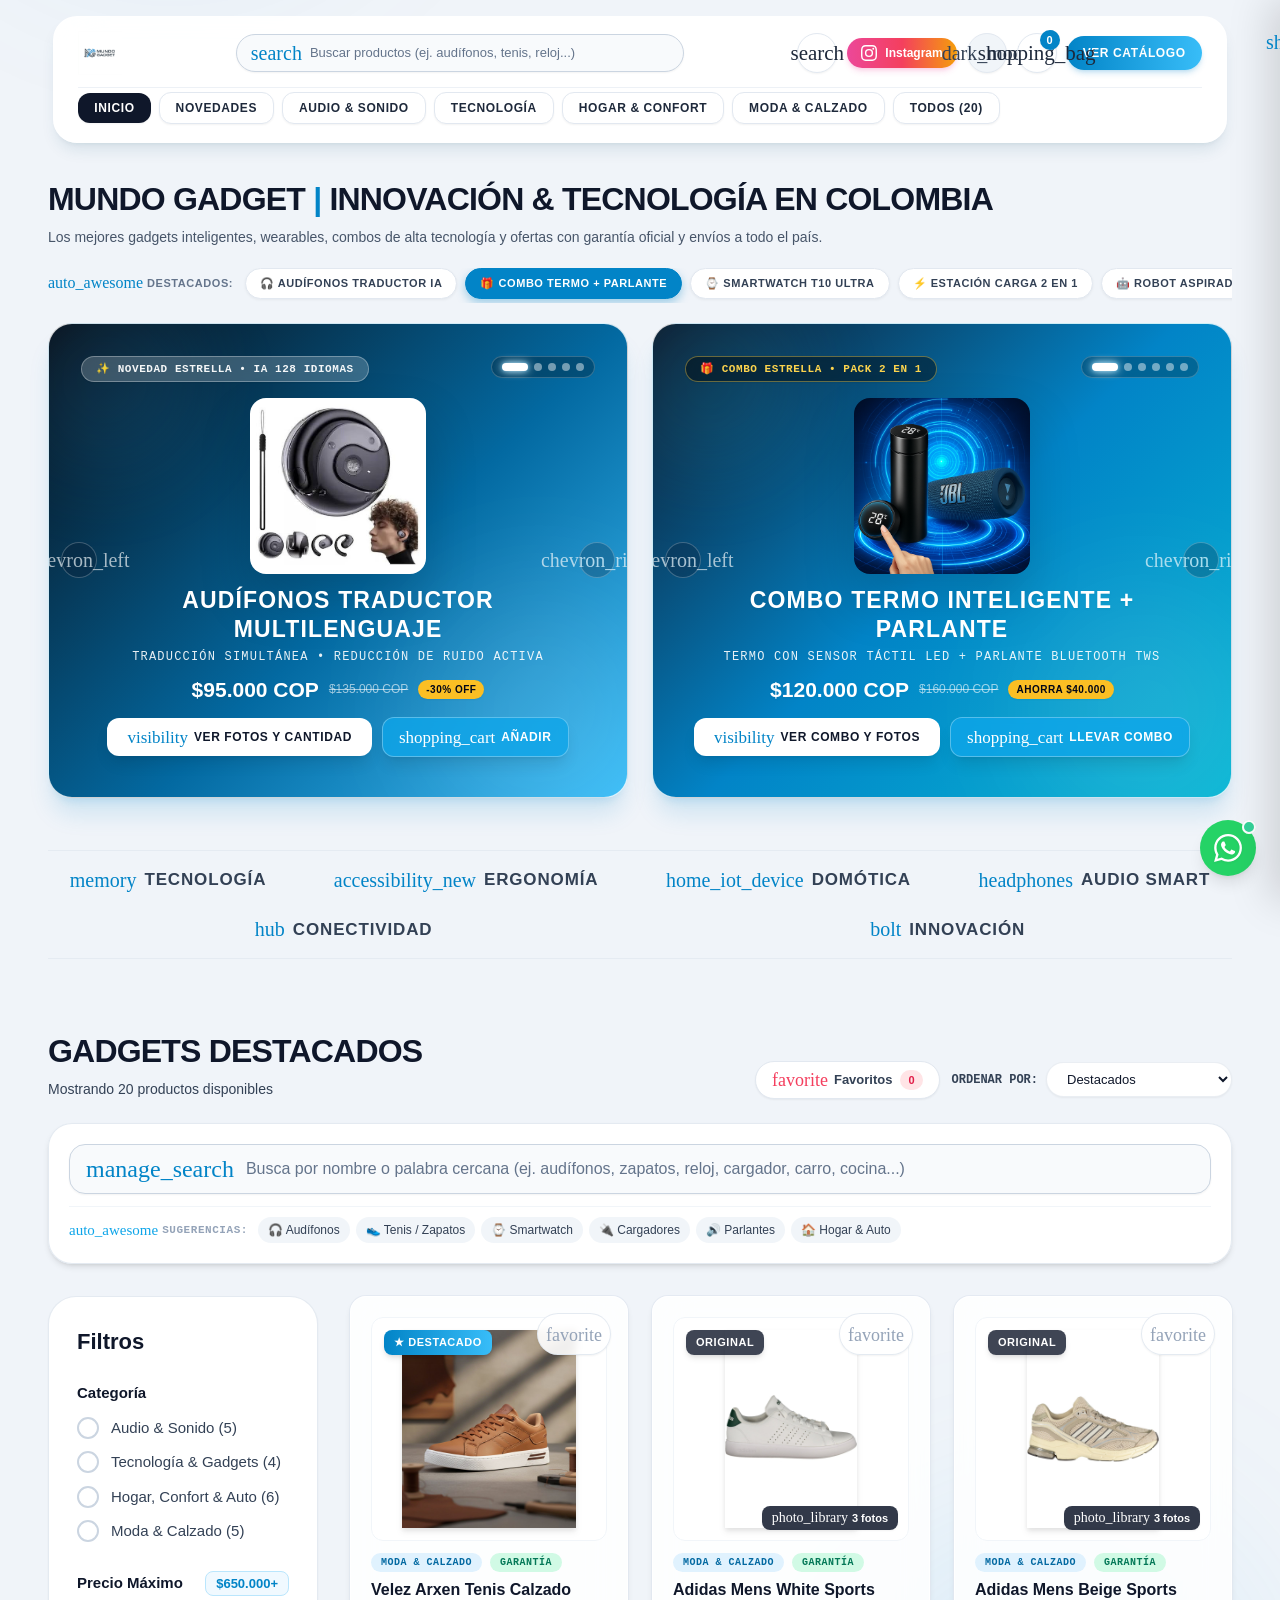
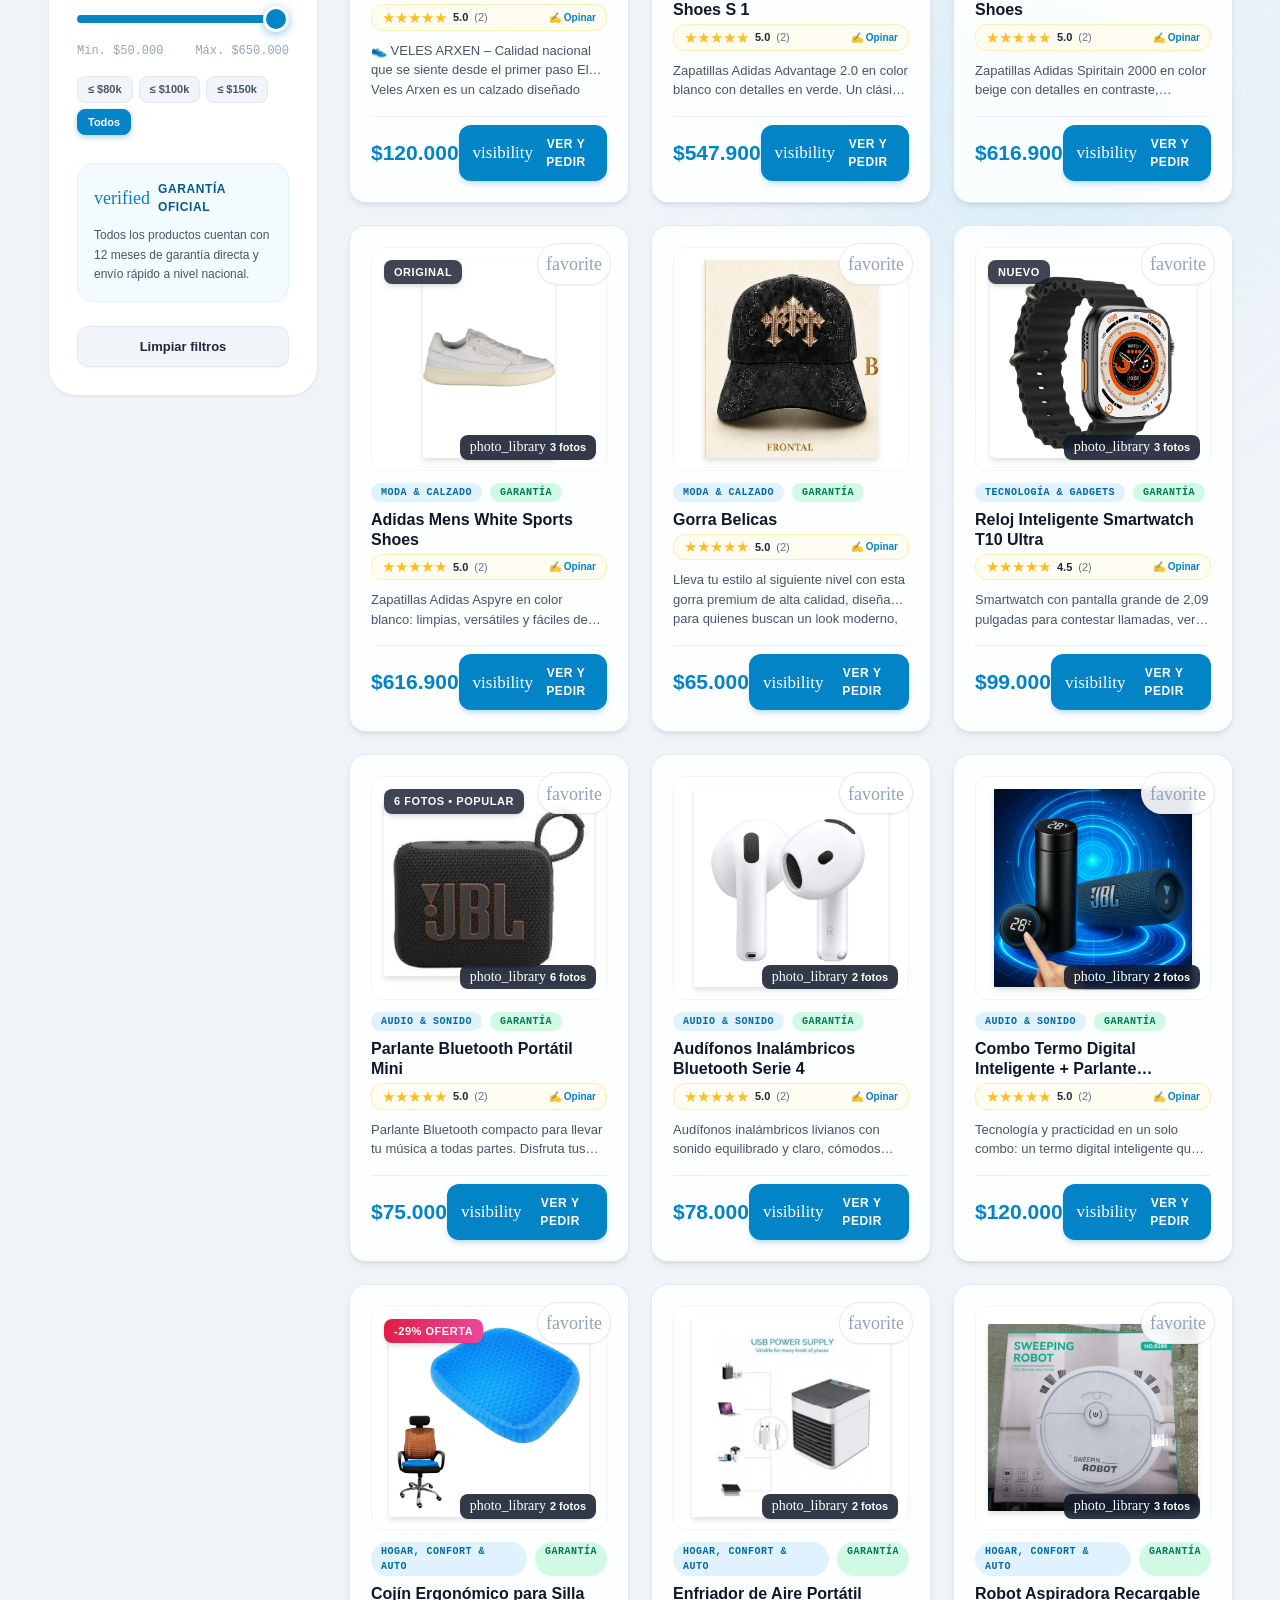
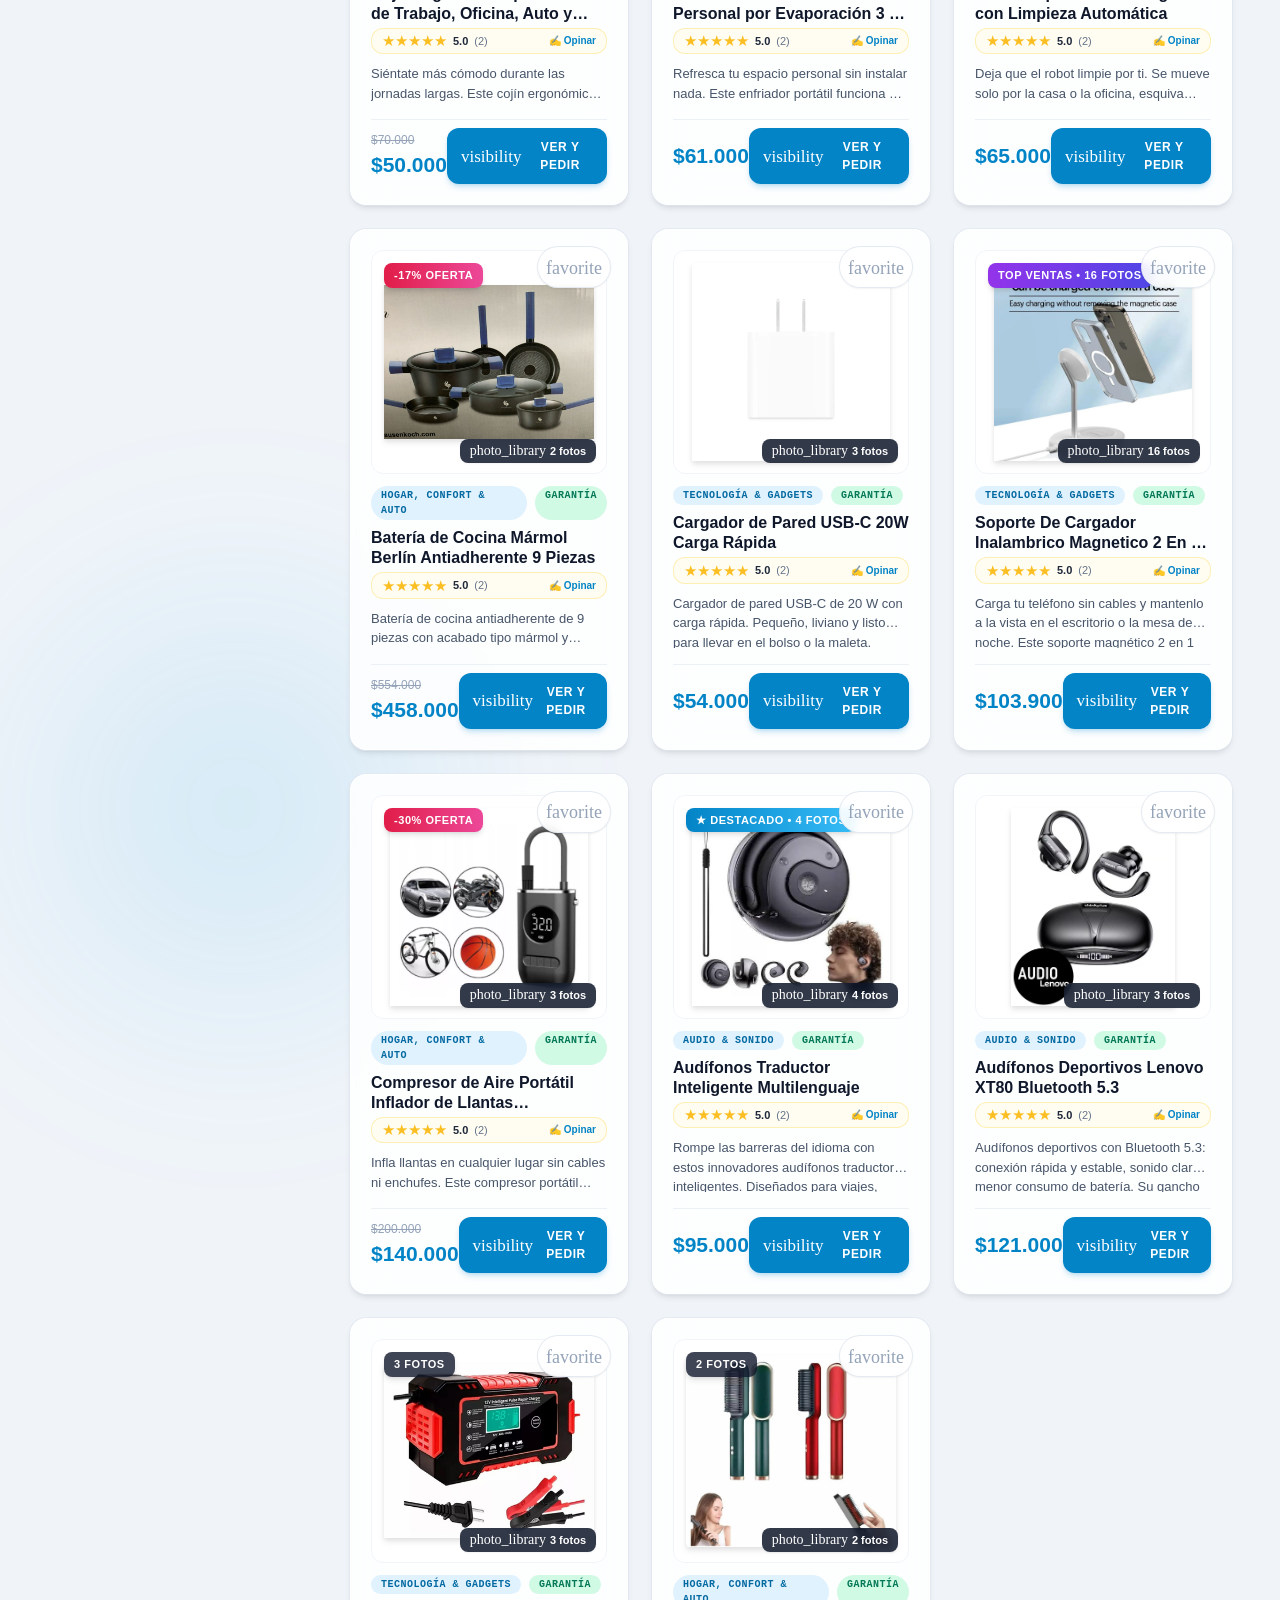
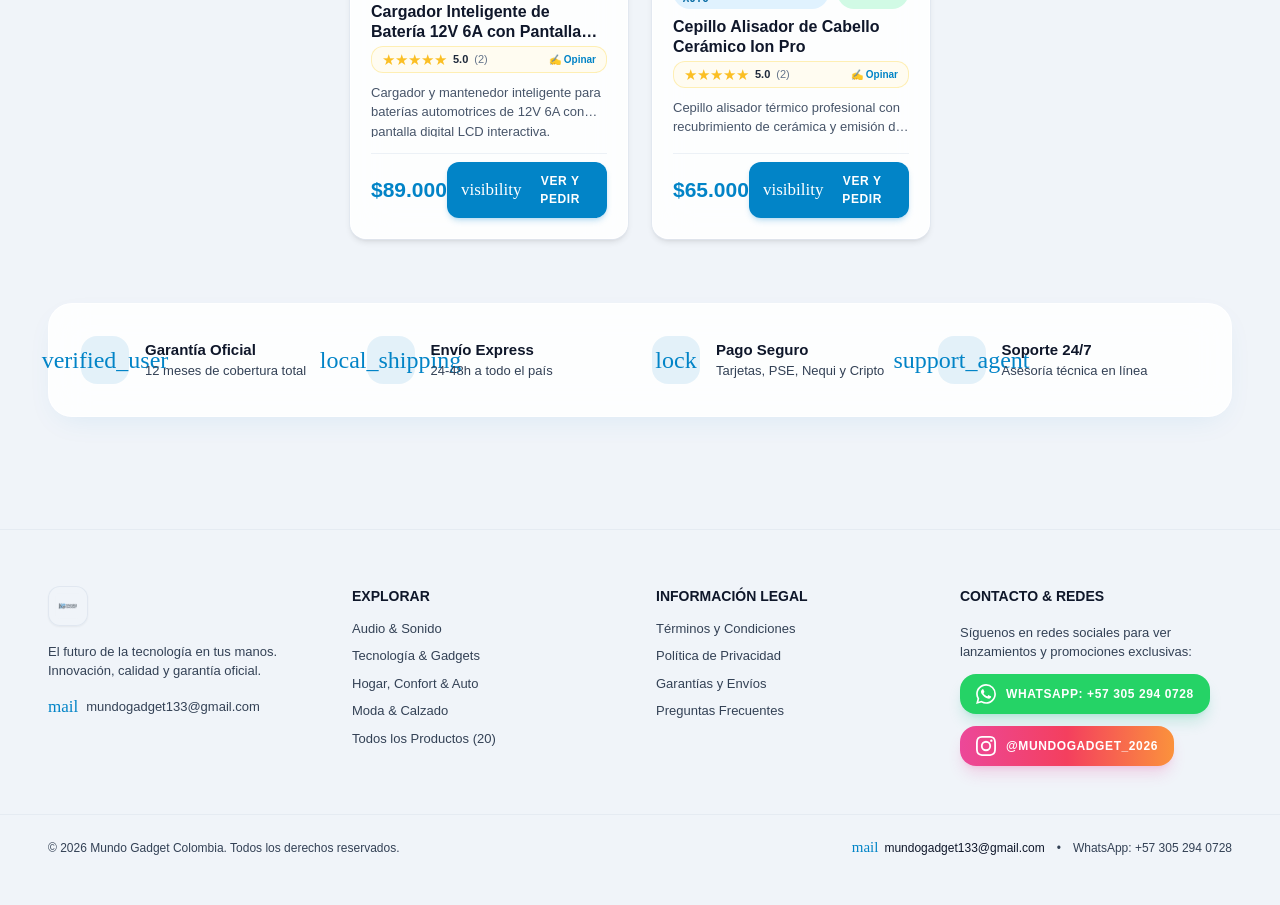
==== commit 781742d7: "feat(mobile-ux): optimize mobile UI with 2-col grid, bottom sheet modals, filter drawer & app bottom" ====
--- a/index.html
+++ b/index.html
@@ -7,7 +7,7 @@
   <meta name="description" content="Descubre los gadgets más innovadores: audífonos traductores IA, cargadores inteligentes, wearables y domótica con envío a todo el país y garantía oficial.">
   <link rel="icon" type="image/png" href="logo.png">
 
-  <link rel="canonical" href="https://mundogadget.com/">
+  <link rel="canonical" href="https://blou-dev06.github.io/MUNDO-GADGET_FINAL/">
   <meta name="robots" content="index, follow, max-image-preview:large, max-snippet:-1, max-video-preview:-1">
   <meta name="theme-color" content="#0284C7">
   <!-- Security & Privacy Best Practices -->
@@ -19,18 +19,18 @@
   <!-- Open Graph / Facebook / WhatsApp -->
   <meta property="og:type" content="website">
   <meta property="og:locale" content="es_CO">
-  <meta property="og:url" content="https://mundogadget.com/">
+  <meta property="og:url" content="https://blou-dev06.github.io/MUNDO-GADGET_FINAL/">
   <meta property="og:site_name" content="Mundo Gadget Colombia">
   <meta property="og:title" content="Mundo Gadget | Tienda Oficial de Tecnología e Innovación">
   <meta property="og:description" content="Descubre los gadgets más innovadores en Colombia: audífonos traductores IA, cargadores inteligentes, audio de alta fidelidad y calzado deportivo con garantía oficial y envíos nacionales.">
-  <meta property="og:image" content="https://mundogadget.com/images/productos/audifonos-traductor-inteligente-multilenguaje-01.jpg">
+  <meta property="og:image" content="https://blou-dev06.github.io/MUNDO-GADGET_FINAL/images/productos/audifonos-traductor-inteligente-multilenguaje-01.jpg">
   <meta property="og:image:alt" content="Mundo Gadget Tecnología Colombia">
 
   <!-- Twitter Cards -->
   <meta name="twitter:card" content="summary_large_image">
   <meta name="twitter:title" content="Mundo Gadget | Tienda Oficial de Tecnología e Innovación">
   <meta name="twitter:description" content="Los mejores gadgets inteligentes y tecnología en Colombia con garantía y envíos rápidos.">
-  <meta name="twitter:image" content="https://mundogadget.com/images/productos/audifonos-traductor-inteligente-multilenguaje-01.jpg">
+  <meta name="twitter:image" content="https://blou-dev06.github.io/MUNDO-GADGET_FINAL/images/productos/audifonos-traductor-inteligente-multilenguaje-01.jpg">
 
   <!-- Structured Data (JSON-LD) -->
   <script type="application/ld+json">
@@ -39,12 +39,12 @@
   "@graph": [
     {
       "@type": "Organization",
-      "@id": "https://mundogadget.com/#organization",
+      "@id": "https://blou-dev06.github.io/MUNDO-GADGET_FINAL/#organization",
       "name": "Mundo Gadget Colombia",
-      "url": "https://mundogadget.com/",
+      "url": "https://blou-dev06.github.io/MUNDO-GADGET_FINAL/",
       "logo": {
         "@type": "ImageObject",
-        "url": "https://mundogadget.com/logo.png"
+        "url": "https://blou-dev06.github.io/MUNDO-GADGET_FINAL/logo.png"
       },
       "description": "Tienda oficial de tecnología, gadgets inteligentes y novedades en Colombia con garantía y envíos nacionales.",
       "contactPoint": {
@@ -58,11 +58,11 @@
     },
     {
       "@type": "WebSite",
-      "@id": "https://mundogadget.com/#website",
-      "url": "https://mundogadget.com/",
+      "@id": "https://blou-dev06.github.io/MUNDO-GADGET_FINAL/#website",
+      "url": "https://blou-dev06.github.io/MUNDO-GADGET_FINAL/",
       "name": "Mundo Gadget Colombia",
       "publisher": {
-        "@id": "https://mundogadget.com/#organization"
+        "@id": "https://blou-dev06.github.io/MUNDO-GADGET_FINAL/#organization"
       },
       "inLanguage": "es-CO"
     },
@@ -79,14 +79,14 @@
             "name": "Velez Arxen Tenis Calzado",
             "description": "👟 VELES ARXEN – Calidad nacional que se siente desde el primer paso El Veles Arxen es un calzado diseñado para quienes buscan estilo, comodidad y durabilidad en un solo producto. Elaborado por manos colombianas, con insumos de alta calidad y acabados",
             "image": [
-              "https://mundogadget.com/images/productos/velez-arxen-tenis-calzado-01.jpg"
+              "https://blou-dev06.github.io/MUNDO-GADGET_FINAL/images/productos/velez-arxen-tenis-calzado-01.jpg"
             ],
             "offers": {
               "@type": "Offer",
               "price": "120000",
               "priceCurrency": "COP",
               "availability": "https://schema.org/InStock",
-              "url": "https://mundogadget.com/#catalogo"
+              "url": "https://blou-dev06.github.io/MUNDO-GADGET_FINAL/#catalogo"
             }
           }
         },
@@ -98,16 +98,16 @@
             "name": "Adidas Mens White Sports Shoes S 1",
             "description": "Zapatillas Adidas Advantage 2.0 en color blanco con detalles en verde. Un clásico de estilo tenis para usar todos los días. Ajuste con cordones Plantilla removible Estampado y logo Adidas Composición60 % poliuretano, 40 % poliéster.",
             "image": [
-              "https://mundogadget.com/images/productos/adidas-mens-white-sports-shoes-s-1-01.jpg",
-              "https://mundogadget.com/images/productos/adidas-mens-white-sports-shoes-s-1-02.jpg",
-              "https://mundogadget.com/images/productos/adidas-mens-white-sports-shoes-s-1-03.jpg"
+              "https://blou-dev06.github.io/MUNDO-GADGET_FINAL/images/productos/adidas-mens-white-sports-shoes-s-1-01.jpg",
+              "https://blou-dev06.github.io/MUNDO-GADGET_FINAL/images/productos/adidas-mens-white-sports-shoes-s-1-02.jpg",
+              "https://blou-dev06.github.io/MUNDO-GADGET_FINAL/images/productos/adidas-mens-white-sports-shoes-s-1-03.jpg"
             ],
             "offers": {
               "@type": "Offer",
               "price": "547900",
               "priceCurrency": "COP",
               "availability": "https://schema.org/InStock",
-              "url": "https://mundogadget.com/#catalogo"
+              "url": "https://blou-dev06.github.io/MUNDO-GADGET_FINAL/#catalogo"
             }
           }
         },
@@ -119,16 +119,16 @@
             "name": "Adidas Mens Beige Sports Shoes",
             "description": "Zapatillas Adidas Spiritain 2000 en color beige con detalles en contraste, inspiradas en el running de los 2000. Ajuste con cordones Plantilla removible Estampado y logo Adidas Composición50 % poliéster, 30 % poliuretano, 20 % cuero.",
             "image": [
-              "https://mundogadget.com/images/productos/adidas-mens-beige-sports-shoes-01.jpg",
-              "https://mundogadget.com/images/productos/adidas-mens-beige-sports-shoes-02.jpg",
-              "https://mundogadget.com/images/productos/adidas-mens-beige-sports-shoes-03.jpg"
+              "https://blou-dev06.github.io/MUNDO-GADGET_FINAL/images/productos/adidas-mens-beige-sports-shoes-01.jpg",
+              "https://blou-dev06.github.io/MUNDO-GADGET_FINAL/images/productos/adidas-mens-beige-sports-shoes-02.jpg",
+              "https://blou-dev06.github.io/MUNDO-GADGET_FINAL/images/productos/adidas-mens-beige-sports-shoes-03.jpg"
             ],
             "offers": {
               "@type": "Offer",
               "price": "616900",
               "priceCurrency": "COP",
               "availability": "https://schema.org/InStock",
-              "url": "https://mundogadget.com/#catalogo"
+              "url": "https://blou-dev06.github.io/MUNDO-GADGET_FINAL/#catalogo"
             }
           }
         },
@@ -140,16 +140,16 @@
             "name": "Adidas Mens White Sports Shoes",
             "description": "Zapatillas Adidas Aspyre en color blanco: limpias, versátiles y fáciles de combinar. Ajuste con cordones Plantilla removible Estampado y logo Adidas Composición50 % poliuretano, 30 % poliéster, 20 % cuero.",
             "image": [
-              "https://mundogadget.com/images/productos/adidas-mens-white-sports-shoes-01.jpg",
-              "https://mundogadget.com/images/productos/adidas-mens-white-sports-shoes-02.jpg",
-              "https://mundogadget.com/images/productos/adidas-mens-white-sports-shoes-03.jpg"
+              "https://blou-dev06.github.io/MUNDO-GADGET_FINAL/images/productos/adidas-mens-white-sports-shoes-01.jpg",
+              "https://blou-dev06.github.io/MUNDO-GADGET_FINAL/images/productos/adidas-mens-white-sports-shoes-02.jpg",
+              "https://blou-dev06.github.io/MUNDO-GADGET_FINAL/images/productos/adidas-mens-white-sports-shoes-03.jpg"
             ],
             "offers": {
               "@type": "Offer",
               "price": "616900",
               "priceCurrency": "COP",
               "availability": "https://schema.org/InStock",
-              "url": "https://mundogadget.com/#catalogo"
+              "url": "https://blou-dev06.github.io/MUNDO-GADGET_FINAL/#catalogo"
             }
           }
         },
@@ -161,14 +161,14 @@
             "name": "Gorra Belicas",
             "description": "Lleva tu estilo al siguiente nivel con esta gorra premium de alta calidad, diseñada para quienes buscan un look moderno, exclusivo y diferente. ✅ Bordado de alta definición. ✅ Material resistente y de excelente acabado. ✅ Visera curva para un estilo ",
             "image": [
-              "https://mundogadget.com/images/productos/gorra-belicas-01.png"
+              "https://blou-dev06.github.io/MUNDO-GADGET_FINAL/images/productos/gorra-belicas-01.png"
             ],
             "offers": {
               "@type": "Offer",
               "price": "65000",
               "priceCurrency": "COP",
               "availability": "https://schema.org/InStock",
-              "url": "https://mundogadget.com/#catalogo"
+              "url": "https://blou-dev06.github.io/MUNDO-GADGET_FINAL/#catalogo"
             }
           }
         },
@@ -180,16 +180,16 @@
             "name": "Reloj Inteligente Smartwatch T10 Ultra",
             "description": "Smartwatch con pantalla grande de 2,09 pulgadas para contestar llamadas, ver tus notificaciones y llevar el control de tu actividad sin sacar el celular. Contesta y realiza llamadas desde el reloj Notificaciones de redes sociales y llamadas entrantes",
             "image": [
-              "https://mundogadget.com/images/productos/reloj-inteligente-smartwatch-t10-ultra-01.jpg",
-              "https://mundogadget.com/images/productos/reloj-inteligente-smartwatch-t10-ultra-02.jpg",
-              "https://mundogadget.com/images/productos/reloj-inteligente-smartwatch-t10-ultra-03.jpg"
+              "https://blou-dev06.github.io/MUNDO-GADGET_FINAL/images/productos/reloj-inteligente-smartwatch-t10-ultra-01.jpg",
+              "https://blou-dev06.github.io/MUNDO-GADGET_FINAL/images/productos/reloj-inteligente-smartwatch-t10-ultra-02.jpg",
+              "https://blou-dev06.github.io/MUNDO-GADGET_FINAL/images/productos/reloj-inteligente-smartwatch-t10-ultra-03.jpg"
             ],
             "offers": {
               "@type": "Offer",
               "price": "99000",
               "priceCurrency": "COP",
               "availability": "https://schema.org/InStock",
-              "url": "https://mundogadget.com/#catalogo"
+              "url": "https://blou-dev06.github.io/MUNDO-GADGET_FINAL/#catalogo"
             }
           }
         },
@@ -201,16 +201,16 @@
             "name": "Parlante Bluetooth Portátil Mini",
             "description": "Parlante Bluetooth compacto para llevar tu música a todas partes. Disfruta tus canciones favoritas o tus películas con buena calidad de sonido. Hasta 5 horas de reproducción Conexión Bluetooth Tamaño mini, cabe en el bolso o la maleta",
             "image": [
-              "https://mundogadget.com/images/productos/parlante-bluetooth-portatil-mini-01.jpg",
-              "https://mundogadget.com/images/productos/parlante-bluetooth-portatil-mini-02.jpg",
-              "https://mundogadget.com/images/productos/parlante-bluetooth-portatil-mini-03.jpg"
+              "https://blou-dev06.github.io/MUNDO-GADGET_FINAL/images/productos/parlante-bluetooth-portatil-mini-01.jpg",
+              "https://blou-dev06.github.io/MUNDO-GADGET_FINAL/images/productos/parlante-bluetooth-portatil-mini-02.jpg",
+              "https://blou-dev06.github.io/MUNDO-GADGET_FINAL/images/productos/parlante-bluetooth-portatil-mini-03.jpg"
             ],
             "offers": {
               "@type": "Offer",
               "price": "75000",
               "priceCurrency": "COP",
               "availability": "https://schema.org/InStock",
-              "url": "https://mundogadget.com/#catalogo"
+              "url": "https://blou-dev06.github.io/MUNDO-GADGET_FINAL/#catalogo"
             }
           }
         },
@@ -222,15 +222,15 @@
             "name": "Audífonos Inalámbricos Bluetooth Serie 4",
             "description": "Audífonos inalámbricos livianos con sonido equilibrado y claro, cómodos para usar todo el día. Audio espacial Micrófono para llamadas Controles táctiles para música y llamadas Activación del asistente de voz del celular Hasta 5 horas de uso continuo ",
             "image": [
-              "https://mundogadget.com/images/productos/audifonos-inalambricos-serie-4-01.png",
-              "https://mundogadget.com/images/productos/audifonos-inalambricos-serie-4-02.png"
+              "https://blou-dev06.github.io/MUNDO-GADGET_FINAL/images/productos/audifonos-inalambricos-serie-4-01.png",
+              "https://blou-dev06.github.io/MUNDO-GADGET_FINAL/images/productos/audifonos-inalambricos-serie-4-02.png"
             ],
             "offers": {
               "@type": "Offer",
               "price": "78000",
               "priceCurrency": "COP",
               "availability": "https://schema.org/InStock",
-              "url": "https://mundogadget.com/#catalogo"
+              "url": "https://blou-dev06.github.io/MUNDO-GADGET_FINAL/#catalogo"
             }
           }
         },
@@ -242,15 +242,15 @@
             "name": "Combo Termo Digital Inteligente + Parlante Bluetooth",
             "description": "Tecnología y practicidad en un solo combo: un termo digital inteligente que mantiene tu bebida a la temperatura perfecta, más un parlante Bluetooth portátil con sonido potente y diseño resistente. Termo digital inteligente Parlante Bluetooth portátil",
             "image": [
-              "https://mundogadget.com/images/productos/combo-termo-inteligente-parlante-01.png",
-              "https://mundogadget.com/images/productos/combo-termo-inteligente-parlante-02.png"
+              "https://blou-dev06.github.io/MUNDO-GADGET_FINAL/images/productos/combo-termo-inteligente-parlante-01.png",
+              "https://blou-dev06.github.io/MUNDO-GADGET_FINAL/images/productos/combo-termo-inteligente-parlante-02.png"
             ],
             "offers": {
               "@type": "Offer",
               "price": "120000",
               "priceCurrency": "COP",
               "availability": "https://schema.org/InStock",
-              "url": "https://mundogadget.com/#catalogo"
+              "url": "https://blou-dev06.github.io/MUNDO-GADGET_FINAL/#catalogo"
             }
           }
         },
@@ -262,15 +262,15 @@
             "name": "Cojín Ergonómico para Silla de Trabajo, Oficina, Auto y Gamer",
             "description": "Siéntate más cómodo durante las jornadas largas. Este cojín ergonómico se adapta a tu silla de oficina, la de trabajo en casa, el asiento del carro o tu silla gamer. Diseño ergonómico para mayor comodidad al estar sentado Ideal para trabajo, estudio,",
             "image": [
-              "https://mundogadget.com/images/productos/cojin-ergonomico-silla-trabajo-01.png",
-              "https://mundogadget.com/images/productos/cojin-ergonomico-silla-trabajo-02.png"
+              "https://blou-dev06.github.io/MUNDO-GADGET_FINAL/images/productos/cojin-ergonomico-silla-trabajo-01.png",
+              "https://blou-dev06.github.io/MUNDO-GADGET_FINAL/images/productos/cojin-ergonomico-silla-trabajo-02.png"
             ],
             "offers": {
               "@type": "Offer",
               "price": "50000",
               "priceCurrency": "COP",
               "availability": "https://schema.org/InStock",
-              "url": "https://mundogadget.com/#catalogo"
+              "url": "https://blou-dev06.github.io/MUNDO-GADGET_FINAL/#catalogo"
             }
           }
         },
@@ -282,15 +282,15 @@
             "name": "Enfriador de Aire Portátil Personal por Evaporación 3 en 1",
             "description": "Refresca tu espacio personal sin instalar nada. Este enfriador portátil funciona por evaporación de agua: enfría y humidifica el aire alrededor de tu escritorio, mesa de noche o espacios pequeños. Compacto y fácil de transportar Enfría y humidifica a",
             "image": [
-              "https://mundogadget.com/images/productos/aire-acondicionado-personal-3-en-1-01.png",
-              "https://mundogadget.com/images/productos/aire-acondicionado-personal-3-en-1-02.png"
+              "https://blou-dev06.github.io/MUNDO-GADGET_FINAL/images/productos/aire-acondicionado-personal-3-en-1-01.png",
+              "https://blou-dev06.github.io/MUNDO-GADGET_FINAL/images/productos/aire-acondicionado-personal-3-en-1-02.png"
             ],
             "offers": {
               "@type": "Offer",
               "price": "61000",
               "priceCurrency": "COP",
               "availability": "https://schema.org/InStock",
-              "url": "https://mundogadget.com/#catalogo"
+              "url": "https://blou-dev06.github.io/MUNDO-GADGET_FINAL/#catalogo"
             }
           }
         },
@@ -302,16 +302,16 @@
             "name": "Robot Aspiradora Recargable con Limpieza Automática",
             "description": "Deja que el robot limpie por ti. Se mueve solo por la casa o la oficina, esquiva obstáculos y entra debajo de muebles y en esquinas gracias a su diseño de solo 5 cm de alto. Cubre de 100 a 150 m² Sensor anticolisión que reconoce obstáculos Funcionami",
             "image": [
-              "https://mundogadget.com/images/productos/robot-aspiradora-recargable-limpieza-aut-01.jpg",
-              "https://mundogadget.com/images/productos/robot-aspiradora-recargable-limpieza-aut-02.webp",
-              "https://mundogadget.com/images/productos/robot-aspiradora-recargable-limpieza-aut-03.webp"
+              "https://blou-dev06.github.io/MUNDO-GADGET_FINAL/images/productos/robot-aspiradora-recargable-limpieza-aut-01.jpg",
+              "https://blou-dev06.github.io/MUNDO-GADGET_FINAL/images/productos/robot-aspiradora-recargable-limpieza-aut-02.webp",
+              "https://blou-dev06.github.io/MUNDO-GADGET_FINAL/images/productos/robot-aspiradora-recargable-limpieza-aut-03.webp"
             ],
             "offers": {
               "@type": "Offer",
               "price": "65000",
               "priceCurrency": "COP",
               "availability": "https://schema.org/InStock",
-              "url": "https://mundogadget.com/#catalogo"
+              "url": "https://blou-dev06.github.io/MUNDO-GADGET_FINAL/#catalogo"
             }
           }
         },
@@ -323,15 +323,15 @@
             "name": "Batería de Cocina Mármol Berlín Antiadherente 9 Piezas",
             "description": "Batería de cocina antiadherente de 9 piezas con acabado tipo mármol y diseño moderno estilo Berlín. Pensada para el uso diario: su cuerpo resistente reparte el calor de manera uniforme, así cocinas más rápido y ahorras energía. 9 piezas Recubrimiento",
             "image": [
-              "https://mundogadget.com/images/productos/bateria-cocina-marmol-berlin-antiadherente-01.jpg",
-              "https://mundogadget.com/images/productos/bateria-cocina-marmol-berlin-antiadherente-02.jpg"
+              "https://blou-dev06.github.io/MUNDO-GADGET_FINAL/images/productos/bateria-cocina-marmol-berlin-antiadherente-01.jpg",
+              "https://blou-dev06.github.io/MUNDO-GADGET_FINAL/images/productos/bateria-cocina-marmol-berlin-antiadherente-02.jpg"
             ],
             "offers": {
               "@type": "Offer",
               "price": "458000",
               "priceCurrency": "COP",
               "availability": "https://schema.org/InStock",
-              "url": "https://mundogadget.com/#catalogo"
+              "url": "https://blou-dev06.github.io/MUNDO-GADGET_FINAL/#catalogo"
             }
           }
         },
@@ -343,16 +343,16 @@
             "name": "Cargador de Pared USB-C 20W Carga Rápida",
             "description": "Cargador de pared USB-C de 20 W con carga rápida. Pequeño, liviano y listo para llevar en el bolso o la maleta. Carga rápida para iPhone 8 o posterior Funciona con cualquier dispositivo con puerto USB-C: celulares Android, tablets y más Diseño compac",
             "image": [
-              "https://mundogadget.com/images/productos/cargador-pared-usb-c-20w-01.jpg",
-              "https://mundogadget.com/images/productos/cargador-pared-usb-c-20w-02.jpg",
-              "https://mundogadget.com/images/productos/cargador-pared-usb-c-20w-03.jpg"
+              "https://blou-dev06.github.io/MUNDO-GADGET_FINAL/images/productos/cargador-pared-usb-c-20w-01.jpg",
+              "https://blou-dev06.github.io/MUNDO-GADGET_FINAL/images/productos/cargador-pared-usb-c-20w-02.jpg",
+              "https://blou-dev06.github.io/MUNDO-GADGET_FINAL/images/productos/cargador-pared-usb-c-20w-03.jpg"
             ],
             "offers": {
               "@type": "Offer",
               "price": "54000",
               "priceCurrency": "COP",
               "availability": "https://schema.org/InStock",
-              "url": "https://mundogadget.com/#catalogo"
+              "url": "https://blou-dev06.github.io/MUNDO-GADGET_FINAL/#catalogo"
             }
           }
         },
@@ -364,16 +364,16 @@
             "name": "Soporte De Cargador Inalambrico Magnetico 2 En 1 Estacion De Carga De Telefono",
             "description": "Carga tu teléfono sin cables y mantenlo a la vista en el escritorio o la mesa de noche. Este soporte magnético 2 en 1 sostiene el equipo mientras lo carga, para que veas notificaciones, videos o llamadas sin descolgarlo. Carga inalámbrica magnética S",
             "image": [
-              "https://mundogadget.com/images/productos/soporte-de-cargador-inalambrico-magnetico-2-en-1-estacion-de-carga-de-telefono-01.jpg",
-              "https://mundogadget.com/images/productos/soporte-de-cargador-inalambrico-magnetico-2-en-1-estacion-de-carga-de-telefono-02.jpg",
-              "https://mundogadget.com/images/productos/soporte-de-cargador-inalambrico-magnetico-2-en-1-estacion-de-carga-de-telefono-03.jpg"
+              "https://blou-dev06.github.io/MUNDO-GADGET_FINAL/images/productos/soporte-de-cargador-inalambrico-magnetico-2-en-1-estacion-de-carga-de-telefono-01.jpg",
+              "https://blou-dev06.github.io/MUNDO-GADGET_FINAL/images/productos/soporte-de-cargador-inalambrico-magnetico-2-en-1-estacion-de-carga-de-telefono-02.jpg",
+              "https://blou-dev06.github.io/MUNDO-GADGET_FINAL/images/productos/soporte-de-cargador-inalambrico-magnetico-2-en-1-estacion-de-carga-de-telefono-03.jpg"
             ],
             "offers": {
               "@type": "Offer",
               "price": "103900",
               "priceCurrency": "COP",
               "availability": "https://schema.org/InStock",
-              "url": "https://mundogadget.com/#catalogo"
+              "url": "https://blou-dev06.github.io/MUNDO-GADGET_FINAL/#catalogo"
             }
           }
         },
@@ -385,16 +385,16 @@
             "name": "Compresor de Aire Portátil Inflador de Llantas Inalámbrico",
             "description": "Infla llantas en cualquier lugar sin cables ni enchufes. Este compresor portátil tiene batería integrada recargable por USB tipo C, listo para el día a día o para una emergencia en la carretera. Infla llantas de carro, moto y bicicleta También balone",
             "image": [
-              "https://mundogadget.com/images/productos/compresor-portable-inflador-de-llantas-c-01.png",
-              "https://mundogadget.com/images/productos/compresor-portable-inflador-de-llantas-c-02.png",
-              "https://mundogadget.com/images/productos/compresor-portable-inflador-de-llantas-c-03.png"
+              "https://blou-dev06.github.io/MUNDO-GADGET_FINAL/images/productos/compresor-portable-inflador-de-llantas-c-01.png",
+              "https://blou-dev06.github.io/MUNDO-GADGET_FINAL/images/productos/compresor-portable-inflador-de-llantas-c-02.png",
+              "https://blou-dev06.github.io/MUNDO-GADGET_FINAL/images/productos/compresor-portable-inflador-de-llantas-c-03.png"
             ],
             "offers": {
               "@type": "Offer",
               "price": "140000",
               "priceCurrency": "COP",
               "availability": "https://schema.org/InStock",
-              "url": "https://mundogadget.com/#catalogo"
+              "url": "https://blou-dev06.github.io/MUNDO-GADGET_FINAL/#catalogo"
             }
           }
         },
@@ -406,16 +406,16 @@
             "name": "Audífonos Traductor Inteligente Multilenguaje",
             "description": "Rompe las barreras del idioma con estos innovadores audífonos traductores inteligentes. Diseñados para viajes, negocios, estudio y comunicación internacional, permiten la traducción de conversaciones en tiempo real en hasta 128 idiomas, ofreciendo un",
             "image": [
-              "https://mundogadget.com/images/productos/audifonos-traductor-inteligente-multilenguaje-01.jpg",
-              "https://mundogadget.com/images/productos/audifonos-traductor-inteligente-multilenguaje-02.jpg",
-              "https://mundogadget.com/images/productos/audifonos-traductor-inteligente-multilenguaje-03.jpg"
+              "https://blou-dev06.github.io/MUNDO-GADGET_FINAL/images/productos/audifonos-traductor-inteligente-multilenguaje-01.jpg",
+              "https://blou-dev06.github.io/MUNDO-GADGET_FINAL/images/productos/audifonos-traductor-inteligente-multilenguaje-02.jpg",
+              "https://blou-dev06.github.io/MUNDO-GADGET_FINAL/images/productos/audifonos-traductor-inteligente-multilenguaje-03.jpg"
             ],
             "offers": {
               "@type": "Offer",
               "price": "95000",
               "priceCurrency": "COP",
               "availability": "https://schema.org/InStock",
-              "url": "https://mundogadget.com/#catalogo"
+              "url": "https://blou-dev06.github.io/MUNDO-GADGET_FINAL/#catalogo"
             }
           }
         },
@@ -427,16 +427,16 @@
             "name": "Audífonos Deportivos Lenovo XT80 Bluetooth 5.3",
             "description": "Audífonos deportivos con Bluetooth 5.3: conexión rápida y estable, sonido claro y menor consumo de batería. Su gancho para la oreja los mantiene firmes incluso en los entrenamientos más intensos. Hasta 40 horas de reproducción con el estuche de carga",
             "image": [
-              "https://mundogadget.com/images/productos/audifonos-deportivos-lenovo-xt80-1-01.png",
-              "https://mundogadget.com/images/productos/audifonos-deportivos-lenovo-xt80-1-02.png",
-              "https://mundogadget.com/images/productos/audifonos-deportivos-lenovo-xt80-1-03.png"
+              "https://blou-dev06.github.io/MUNDO-GADGET_FINAL/images/productos/audifonos-deportivos-lenovo-xt80-1-01.png",
+              "https://blou-dev06.github.io/MUNDO-GADGET_FINAL/images/productos/audifonos-deportivos-lenovo-xt80-1-02.png",
+              "https://blou-dev06.github.io/MUNDO-GADGET_FINAL/images/productos/audifonos-deportivos-lenovo-xt80-1-03.png"
             ],
             "offers": {
               "@type": "Offer",
               "price": "121000",
               "priceCurrency": "COP",
               "availability": "https://schema.org/InStock",
-              "url": "https://mundogadget.com/#catalogo"
+              "url": "https://blou-dev06.github.io/MUNDO-GADGET_FINAL/#catalogo"
             }
           }
         },
@@ -448,16 +448,16 @@
             "name": "Cargador Inteligente de Batería 12V 6A con Pantalla LCD",
             "description": "Cargador y mantenedor inteligente para baterías automotrices de 12V 6A con pantalla digital LCD interactiva. Diagnostica, repara y recarga con máxima seguridad.",
             "image": [
-              "https://mundogadget.com/images/productos/cargador-inteligente-1.png",
-              "https://mundogadget.com/images/productos/cargador-inteligente-2.png",
-              "https://mundogadget.com/images/productos/cargador-inteligente-3.png"
+              "https://blou-dev06.github.io/MUNDO-GADGET_FINAL/images/productos/cargador-inteligente-1.png",
+              "https://blou-dev06.github.io/MUNDO-GADGET_FINAL/images/productos/cargador-inteligente-2.png",
+              "https://blou-dev06.github.io/MUNDO-GADGET_FINAL/images/productos/cargador-inteligente-3.png"
             ],
             "offers": {
               "@type": "Offer",
               "price": "89000",
               "priceCurrency": "COP",
               "availability": "https://schema.org/InStock",
-              "url": "https://mundogadget.com/#catalogo"
+              "url": "https://blou-dev06.github.io/MUNDO-GADGET_FINAL/#catalogo"
             }
           }
         },
@@ -469,15 +469,15 @@
             "name": "Cepillo Alisador de Cabello Cerámico Ion Pro",
             "description": "Cepillo alisador térmico profesional con recubrimiento de cerámica y emisión de iones negativos. Alisa, desenreda y da brillo sin maltratar el cabello en pocos minutos.",
             "image": [
-              "https://mundogadget.com/images/productos/cepillo-alisador-1.png",
-              "https://mundogadget.com/images/productos/cepillo-alisador-2.png"
+              "https://blou-dev06.github.io/MUNDO-GADGET_FINAL/images/productos/cepillo-alisador-1.png",
+              "https://blou-dev06.github.io/MUNDO-GADGET_FINAL/images/productos/cepillo-alisador-2.png"
             ],
             "offers": {
               "@type": "Offer",
               "price": "65000",
               "priceCurrency": "COP",
               "availability": "https://schema.org/InStock",
-              "url": "https://mundogadget.com/#catalogo"
+              "url": "https://blou-dev06.github.io/MUNDO-GADGET_FINAL/#catalogo"
             }
           }
         }
@@ -1903,6 +1903,370 @@
   color: white;
 }
 
+/* =========================================================
+   MOBILE-FIRST UX & UI OPTIMIZATIONS (SMARTPHONE EXPERIENCE)
+   ========================================================= */
+html, body {
+  overflow-x: hidden;
+  -webkit-tap-highlight-color: transparent;
+}
+
+@media (max-width: 767px) {
+  body {
+    padding-bottom: calc(74px + env(safe-area-inset-bottom, 0px)) !important;
+  }
+
+  /* Prevent iOS Safari auto-zoom on form inputs */
+  input[type="text"],
+  input[type="search"],
+  input[type="email"],
+  input[type="tel"],
+  input[type="number"],
+  select,
+  textarea {
+    font-size: 16px !important;
+  }
+
+  /* Compact Sticky Top Navbar on Phone */
+  nav {
+    width: 95% !important;
+    margin-top: 8px !important;
+    top: 8px !important;
+    padding: 10px 14px !important;
+    border-radius: 20px !important;
+    gap: 8px !important;
+  }
+
+  /* Hero Banners on Mobile: Compact, Clean & No Overlapping */
+  .hero-card-container {
+    min-height: 315px !important;
+    padding: 16px 14px !important;
+    border-radius: 22px !important;
+  }
+
+  .hero-arrow-btn {
+    width: 32px !important;
+    height: 32px !important;
+    top: 44% !important;
+    opacity: 0.85 !important;
+  }
+
+  #hero-badge-1,
+  #hero-badge-2 {
+    font-size: 9.5px !important;
+    padding: 4px 10px !important;
+    max-width: 68%;
+    white-space: nowrap;
+    overflow: hidden;
+    text-overflow: ellipsis;
+  }
+
+  #hero-img-1,
+  #hero-img-2 {
+    height: 125px !important;
+  }
+
+  #hero-title-1,
+  #hero-title-2 {
+    font-size: 16px !important;
+    line-height: 1.2 !important;
+    padding: 0 6px;
+  }
+
+  #hero-sub-1,
+  #hero-sub-2 {
+    font-size: 10.5px !important;
+    margin-bottom: 6px !important;
+  }
+
+  /* Product Grid 2-Column Compact Mode on Mobile */
+  #product-grid.mobile-grid-2col {
+    grid-template-columns: repeat(2, minmax(0, 1fr)) !important;
+    gap: 10px !important;
+  }
+
+  #product-grid.mobile-grid-2col .product-card {
+    padding: 10px !important;
+    border-radius: 18px !important;
+  }
+
+  #product-grid.mobile-grid-2col .product-card .group\/img {
+    height: 140px !important;
+    padding: 8px !important;
+    margin-bottom: 8px !important;
+    border-radius: 14px !important;
+  }
+
+  /* Hide hover-only overlay on touch screens */
+  .product-card .group\/img > div.absolute.inset-0 {
+    display: none !important;
+  }
+
+  /* Compact badges inside 2-col mobile card */
+  #product-grid.mobile-grid-2col .product-card .group\/img > span.absolute.top-3.left-3 {
+    top: 6px !important;
+    left: 6px !important;
+    padding: 2px 6px !important;
+    font-size: 8.5px !important;
+    border-radius: 6px !important;
+  }
+
+  #product-grid.mobile-grid-2col .product-card .group\/img > span.absolute.bottom-2\.5.right-2\.5 {
+    bottom: 6px !important;
+    right: 6px !important;
+    padding: 2px 6px !important;
+    font-size: 8.5px !important;
+    border-radius: 6px !important;
+  }
+
+  #product-grid.mobile-grid-2col .product-card > div.absolute.top-4.right-4 {
+    top: 14px !important;
+    right: 14px !important;
+  }
+
+  #product-grid.mobile-grid-2col .product-card > div.absolute.top-4.right-4 button {
+    padding: 5px !important;
+  }
+
+  /* Hide secondary category pill on 2-col mobile to save space */
+  #product-grid.mobile-grid-2col .product-card .flex.gap-2.mb-2 {
+    margin-bottom: 4px !important;
+    gap: 4px !important;
+  }
+
+  #product-grid.mobile-grid-2col .product-card .flex.gap-2.mb-2 span:nth-child(2) {
+    display: none !important;
+  }
+
+  #product-grid.mobile-grid-2col .product-card .flex.gap-2.mb-2 span:first-child {
+    font-size: 8.5px !important;
+    padding: 1px 6px !important;
+  }
+
+  #product-grid.mobile-grid-2col .product-card h3 {
+    font-size: 13px !important;
+    line-height: 1.25 !important;
+    margin-bottom: 4px !important;
+    min-height: 32px;
+  }
+
+  /* Compact rating row on 2-col mobile */
+  #product-grid.mobile-grid-2col .product-card .card-rating-row {
+    padding: 3px 6px !important;
+    margin-bottom: 6px !important;
+    border-radius: 8px !important;
+  }
+
+  #product-grid.mobile-grid-2col .product-card .card-rating-row .card-star-btn {
+    font-size: 11px !important;
+  }
+
+  #product-grid.mobile-grid-2col .product-card .card-rating-row button[onclick*="openProductAndRate"]:last-child {
+    display: none !important;
+  }
+
+  /* Hide long description paragraph in 2-col mobile card to keep cards uniform and scannable */
+  #product-grid.mobile-grid-2col .product-card p.line-clamp-2 {
+    display: none !important;
+  }
+
+  /* Price + CTA stacked cleanly in 2-col mobile */
+  #product-grid.mobile-grid-2col .product-card .mt-auto.pt-2 {
+    flex-direction: column !important;
+    align-items: stretch !important;
+    gap: 6px !important;
+    padding-top: 6px !important;
+  }
+
+  #product-grid.mobile-grid-2col .product-card .mt-auto.pt-2 span.text-\[21px\] {
+    font-size: 16px !important;
+    display: block;
+  }
+
+  #product-grid.mobile-grid-2col .product-card .mt-auto.pt-2 button {
+    width: 100% !important;
+    justify-content: center !important;
+    padding: 8px 10px !important;
+    font-size: 11px !important;
+    border-radius: 10px !important;
+  }
+
+  /* Product Detail Modal -> Native Mobile Bottom Sheet */
+  .product-modal-overlay {
+    padding: 0 !important;
+    align-items: flex-end !important;
+  }
+
+  .product-modal-container {
+    width: 100% !important;
+    max-width: 100% !important;
+    margin: 0 !important;
+    border-radius: 26px 26px 0 0 !important;
+    max-height: 92dvh !important;
+    overflow-y: auto !important;
+    display: block !important;
+    transform: translateY(100%);
+    -webkit-overflow-scrolling: touch;
+  }
+
+  .product-modal-overlay.active .product-modal-container {
+    transform: translateY(0) !important;
+  }
+
+  .product-modal-container > div.md\:w-1\/2 {
+    width: 100% !important;
+    overflow: visible !important;
+    padding: 16px 18px !important;
+  }
+
+  /* Sticky Close Button in Mobile Product Modal */
+  .product-modal-container > button[onclick*="closeProductModal"] {
+    position: sticky !important;
+    top: 12px !important;
+    left: calc(100% - 52px) !important;
+    margin-bottom: -40px !important;
+    z-index: 40 !important;
+    background: rgba(15, 23, 42, 0.75) !important;
+    color: #ffffff !important;
+    backdrop-filter: blur(6px);
+  }
+
+  /* Sticky Action Buttons at bottom of Product Modal on Mobile */
+  #modal-mobile-sticky-actions {
+    position: sticky;
+    bottom: 0;
+    z-index: 30;
+    background: rgba(255, 255, 255, 0.96);
+    backdrop-filter: blur(10px);
+    margin: 0 -18px -16px -18px;
+    padding: 12px 18px calc(12px + env(safe-area-inset-bottom, 0px)) 18px;
+    border-top: 1px solid rgba(226, 232, 240, 0.9);
+    box-shadow: 0 -8px 20px rgba(15, 23, 42, 0.08);
+  }
+
+  html.dark #modal-mobile-sticky-actions {
+    background: rgba(15, 23, 42, 0.96) !important;
+    border-top-color: #334155 !important;
+    box-shadow: 0 -8px 25px rgba(0, 0, 0, 0.5) !important;
+  }
+
+  /* Checkout Modal -> Native Mobile Bottom Sheet */
+  .checkout-overlay {
+    padding: 0 !important;
+    align-items: flex-end !important;
+  }
+
+  .checkout-modal {
+    max-width: 100% !important;
+    border-radius: 26px 26px 0 0 !important;
+    max-height: 92dvh !important;
+    padding-bottom: env(safe-area-inset-bottom, 12px);
+  }
+
+  /* Cart Drawer Full Width on Mobile */
+  .cart-drawer {
+    width: 100vw !important;
+    max-width: 100vw !important;
+  }
+}
+
+/* Mobile Filter Drawer (< 1024px) */
+@media (max-width: 1023px) {
+  .mobile-filter-backdrop {
+    position: fixed;
+    inset: 0;
+    background: rgba(15, 23, 42, 0.6);
+    backdrop-filter: blur(4px);
+    z-index: 130;
+    opacity: 0;
+    pointer-events: none;
+    transition: opacity 0.3s ease;
+  }
+
+  .mobile-filter-backdrop.active {
+    opacity: 1;
+    pointer-events: all;
+  }
+
+  #catalog-sidebar {
+    position: fixed !important;
+    left: 0;
+    right: 0;
+    bottom: 0;
+    z-index: 135;
+    max-height: 86dvh;
+    overflow-y: auto;
+    transform: translateY(105%);
+    transition: transform 0.35s cubic-bezier(0.16, 1, 0.3, 1);
+    padding: 0 !important;
+    margin: 0 !important;
+    pointer-events: none;
+  }
+
+  #catalog-sidebar.mobile-open {
+    transform: translateY(0);
+    pointer-events: all;
+  }
+
+  #catalog-sidebar > div {
+    border-radius: 28px 28px 0 0 !important;
+    padding-bottom: calc(24px + env(safe-area-inset-bottom, 0px)) !important;
+    box-shadow: 0 -15px 40px rgba(0, 0, 0, 0.25) !important;
+  }
+}
+
+/* Mobile App Bottom Bar */
+.mobile-bottom-nav {
+  position: fixed;
+  bottom: 0;
+  left: 0;
+  right: 0;
+  z-index: 90;
+  background: rgba(255, 255, 255, 0.96);
+  backdrop-filter: blur(16px);
+  -webkit-backdrop-filter: blur(16px);
+  border-top: 1px solid rgba(226, 232, 240, 0.9);
+  padding: 6px 8px calc(6px + env(safe-area-inset-bottom, 0px)) 8px;
+  box-shadow: 0 -4px 20px rgba(15, 23, 42, 0.08);
+}
+
+html.dark .mobile-bottom-nav {
+  background: rgba(15, 23, 42, 0.96) !important;
+  border-top-color: #1e293b !important;
+  box-shadow: 0 -4px 24px rgba(0, 0, 0, 0.55) !important;
+}
+
+.mobile-nav-item {
+  display: flex;
+  flex-direction: column;
+  align-items: center;
+  justify-content: center;
+  gap: 2px;
+  padding: 4px 6px;
+  border-radius: 12px;
+  color: #64748b;
+  font-family: 'Sora', sans-serif;
+  font-size: 10px;
+  font-weight: 700;
+  transition: all 0.2s ease;
+  position: relative;
+  flex: 1;
+}
+
+.mobile-nav-item.active,
+.mobile-nav-item:active {
+  color: #0284c7;
+}
+
+html.dark .mobile-nav-item {
+  color: #94a3b8;
+}
+
+html.dark .mobile-nav-item.active,
+html.dark .mobile-nav-item:active {
+  color: #38bdf8;
+}
+
 </style>
   <!-- Instant Theme Initializer (Prevents FOUC) -->
   <script>
@@ -2117,6 +2481,18 @@
       </button>
     </div>
 
+    <!-- Mobile Hero Banner Switcher Tabs (Shows 1 banner at a time on mobile to save vertical scroll) -->
+    <div class="flex lg:hidden items-center bg-slate-200/80 dark:bg-slate-800/90 p-1 rounded-2xl mb-3 border border-slate-300/60 dark:border-slate-700">
+      <button type="button" id="mobile-hero-tab-1" onclick="switchMobileHeroTab(1)"
+        class="flex-1 py-2 px-3 rounded-xl font-button text-[11px] font-bold uppercase tracking-wider transition-all flex items-center justify-center gap-1.5 bg-white dark:bg-sky-600 text-sky-600 dark:text-white shadow-sm cursor-pointer">
+        <span>✨ Top Gadgets</span>
+      </button>
+      <button type="button" id="mobile-hero-tab-2" onclick="switchMobileHeroTab(2)"
+        class="flex-1 py-2 px-3 rounded-xl font-button text-[11px] font-bold uppercase tracking-wider transition-all flex items-center justify-center gap-1.5 text-slate-600 dark:text-slate-300 cursor-pointer">
+        <span>🎁 Combos Ahorro</span>
+      </button>
+    </div>
+
     <div class="grid grid-cols-1 lg:grid-cols-12 gap-6">
       <!-- Banner 1: Carrusel de Los Mejores Productos & Novedades -->
       <div id="hero-banner-1"
@@ -2189,7 +2565,7 @@
 
       <!-- Banner 2: Carrusel de Combos Exclusivos & Ofertas de Ahorro -->
       <div id="hero-banner-2"
-        class="hero-card-container lg:col-span-6 rounded-3xl relative overflow-hidden p-6 md:p-8 flex flex-col justify-between min-h-[390px] md:min-h-[420px] shadow-xl shadow-primary/15 border border-white/80 group"
+        class="hero-card-container hidden lg:flex lg:col-span-6 rounded-3xl relative overflow-hidden p-6 md:p-8 flex-col justify-between min-h-[390px] md:min-h-[420px] shadow-xl shadow-primary/15 border border-white/80 group"
         style="background: linear-gradient(135deg, #0f172a 0%, #0284c7 50%, #06b6d4 100%);"
         onmouseenter="pauseHeroAutoPlay(2)" onmouseleave="resumeHeroAutoPlay(2)">
         
@@ -2374,15 +2750,41 @@
       </div>
     </div>
 
+    <!-- Mobile Quick Filter & Grid View Bar (Visible on Mobile/Tablet < 1024px) -->
+    <div class="flex lg:hidden items-center justify-between gap-2.5 mb-5">
+      <button type="button" onclick="openMobileFilterDrawer()"
+        class="flex-1 py-3 px-4 rounded-2xl bg-sky-600 hover:bg-sky-700 text-white font-button text-[13px] font-bold uppercase tracking-wider shadow-md shadow-sky-600/20 flex items-center justify-center gap-2 cursor-pointer">
+        <span class="material-symbols-outlined text-[19px]">tune</span>
+        <span>Filtrar por Categoría / Precio</span>
+        <span id="mobile-active-filters-badge" class="hidden px-2 py-0.5 text-[10px] rounded-full bg-white text-sky-700 font-black">1</span>
+      </button>
+      <button type="button" id="mobile-grid-toggle-btn" onclick="toggleMobileGridView()"
+        class="py-3 px-3.5 rounded-2xl bg-white dark:bg-slate-800 border border-slate-200 dark:border-slate-700 text-slate-700 dark:text-slate-200 font-button text-[12px] font-bold flex items-center gap-1.5 shadow-sm cursor-pointer shrink-0"
+        title="Cambiar vista de cuadrícula (2 columnas / 1 columna)">
+        <span class="material-symbols-outlined text-[19px] text-sky-600" id="mobile-grid-toggle-icon">view_agenda</span>
+        <span id="mobile-grid-toggle-label">1 Col</span>
+      </button>
+    </div>
+
+    <!-- Mobile Filter Drawer Backdrop -->
+    <div id="mobile-filter-backdrop" class="mobile-filter-backdrop lg:hidden" onclick="closeMobileFilterDrawer()"></div>
+
     <!-- Layout: Sidebar + Grid -->
     <div class="flex flex-col lg:flex-row gap-8">
       <!-- Filter Sidebar (EXACT match to user uploaded design media_1790727738894.png) -->
       <!-- Filter Sidebar -->
       <aside class="w-full lg:w-[270px] lg:min-w-[270px] shrink-0" id="catalog-sidebar">
         <div class="bg-white dark:bg-slate-900 rounded-[28px] p-6 md:p-7 shadow-sm border border-slate-200/90 dark:border-slate-800 lg:sticky lg:top-28">
+          <!-- Mobile Drag Handle -->
+          <div class="w-12 h-1.5 bg-slate-300 dark:bg-slate-700 rounded-full mx-auto mb-4 lg:hidden"></div>
           <div class="flex items-center justify-between mb-6">
-            <h3 class="font-headline-lg text-[22px] font-bold text-[#0f172a] dark:text-white">Filtros</h3>
-            <span id="active-filters-count" class="hidden text-[11px] font-bold bg-sky-100 text-sky-800 dark:bg-sky-950/70 dark:text-sky-300 px-2.5 py-0.5 rounded-full border border-sky-300 dark:border-sky-700/60 shadow-sm">1 activo</span>
+            <div class="flex items-center gap-2">
+              <h3 class="font-headline-lg text-[22px] font-bold text-[#0f172a] dark:text-white">Filtros</h3>
+              <span id="active-filters-count" class="hidden text-[11px] font-bold bg-sky-100 text-sky-800 dark:bg-sky-950/70 dark:text-sky-300 px-2.5 py-0.5 rounded-full border border-sky-300 dark:border-sky-700/60 shadow-sm">1 activo</span>
+            </div>
+            <button type="button" onclick="closeMobileFilterDrawer()" class="lg:hidden w-9 h-9 rounded-full bg-slate-100 dark:bg-slate-800 text-slate-600 dark:text-slate-300 flex items-center justify-center cursor-pointer" aria-label="Cerrar filtros">
+              <span class="material-symbols-outlined text-[20px]">close</span>
+            </button>
           </div>
 
           <!-- Categoría Filter -->
@@ -2468,18 +2870,25 @@
             </p>
           </div>
 
-          <!-- Limpiar Filtros -->
-          <button type="button"
-            class="w-full text-center py-2.5 px-4 rounded-xl bg-slate-100 dark:bg-slate-800 hover:bg-slate-200 dark:hover:bg-slate-700 border border-slate-200 dark:border-slate-700 font-button text-[13px] font-bold text-slate-800 dark:text-slate-200 hover:text-sky-600 dark:hover:text-sky-400 transition-colors cursor-pointer shadow-sm"
-            onclick="clearFilters()">
-            Limpiar filtros
-          </button>
+          <!-- Limpiar Filtros + Mobile Apply Button -->
+          <div class="flex items-center gap-2.5">
+            <button type="button"
+              class="flex-1 text-center py-2.5 px-4 rounded-xl bg-slate-100 dark:bg-slate-800 hover:bg-slate-200 dark:hover:bg-slate-700 border border-slate-200 dark:border-slate-700 font-button text-[13px] font-bold text-slate-800 dark:text-slate-200 hover:text-sky-600 dark:hover:text-sky-400 transition-colors cursor-pointer shadow-sm"
+              onclick="clearFilters()">
+              Limpiar filtros
+            </button>
+            <button type="button"
+              class="lg:hidden flex-1 text-center py-2.5 px-4 rounded-xl bg-sky-600 hover:bg-sky-700 font-button text-[13px] font-bold text-white transition-colors cursor-pointer shadow-md shadow-sky-600/20"
+              onclick="closeMobileFilterDrawer()">
+              Ver productos
+            </button>
+          </div>
         </div>
       </aside>
 
       <!-- Product Grid Container with Stable Height -->
       <div class="flex-1" id="product-grid-container">
-        <div class="grid grid-cols-1 sm:grid-cols-2 xl:grid-cols-3 gap-6" id="product-grid">
+        <div class="grid grid-cols-1 sm:grid-cols-2 xl:grid-cols-3 gap-6 mobile-grid-2col" id="product-grid">
 
           <!-- prod-1. Velez Arxen Tenis Calzado -->
           <div
@@ -3772,7 +4181,7 @@
               completo *</label>
             <input type="text" class="checkout-input" placeholder="Ej. Carlos Rodríguez" required id="checkout-name" name="name" autocomplete="name">
           </div>
-          <div class="grid grid-cols-2 gap-3">
+          <div class="grid grid-cols-1 sm:grid-cols-2 gap-3">
             <div>
               <label
                 class="font-button text-[11px] font-bold text-on-surface-variant uppercase tracking-wider mb-1 block">Email
@@ -3793,7 +4202,7 @@
             <input type="text" class="checkout-input" placeholder="Carrera 15 #85-20, Apto 402" required
               id="checkout-address" name="address" autocomplete="street-address">
           </div>
-          <div class="grid grid-cols-2 gap-3">
+          <div class="grid grid-cols-1 sm:grid-cols-2 gap-3">
             <div>
               <label
                 class="font-button text-[11px] font-bold text-on-surface-variant uppercase tracking-wider mb-1 block">Ciudad
@@ -3873,9 +4282,17 @@
 
       <!-- Left Column: Photo Gallery -->
       <div class="md:w-1/2 p-6 md:p-8 bg-slate-50 flex flex-col items-center justify-between border-b md:border-b-0 md:border-r border-slate-200/60">
-        <!-- Main Large Image Container -->
-        <div class="w-full h-64 md:h-80 rounded-2xl bg-white p-4 flex items-center justify-center overflow-hidden border border-slate-200/80 shadow-sm relative group">
+        <!-- Mobile Drag Indicator -->
+        <div class="w-12 h-1.5 bg-slate-300 dark:bg-slate-700 rounded-full mx-auto mb-3 md:hidden"></div>
+        <!-- Main Large Image Container (Supports Touch Swipe on Mobile) -->
+        <div id="modal-main-image-box" class="w-full h-60 md:h-80 rounded-2xl bg-white p-4 flex items-center justify-center overflow-hidden border border-slate-200/80 shadow-sm relative group">
           <img id="modal-main-image" src="" alt="Producto" class="max-h-full max-w-full object-contain transition-all duration-300 group-hover:scale-105">
+          <button type="button" id="modal-prev-photo-btn" onclick="stepModalPhoto(-1)" class="hidden absolute left-2.5 top-1/2 -translate-y-1/2 w-8 h-8 rounded-full bg-slate-900/65 text-white items-center justify-center backdrop-blur-sm shadow-md cursor-pointer" aria-label="Foto anterior">
+            <span class="material-symbols-outlined text-[18px]">chevron_left</span>
+          </button>
+          <button type="button" id="modal-next-photo-btn" onclick="stepModalPhoto(1)" class="hidden absolute right-2.5 top-1/2 -translate-y-1/2 w-8 h-8 rounded-full bg-slate-900/65 text-white items-center justify-center backdrop-blur-sm shadow-md cursor-pointer" aria-label="Foto siguiente">
+            <span class="material-symbols-outlined text-[18px]">chevron_right</span>
+          </button>
           <span id="modal-badge-tag" class="absolute top-3 left-3 px-3 py-1 bg-sky-600 text-white rounded-lg font-button text-[11px] font-bold uppercase tracking-wider shadow-sm">
             DESTACADO
           </span>
@@ -3948,17 +4365,17 @@
           </div>
         </div>
 
-        <!-- Action Buttons -->
-        <div class="flex flex-col sm:flex-row gap-3">
+        <!-- Action Buttons (Sticky at bottom on Mobile Bottom Sheet) -->
+        <div id="modal-mobile-sticky-actions" class="flex flex-row gap-2.5 sm:gap-3">
           <button type="button" id="modal-add-cart-btn" onclick="addModalProductToCart()"
-            class="flex-1 py-3.5 px-5 bg-sky-600 hover:bg-sky-700 text-white rounded-2xl font-button text-[13px] font-bold uppercase tracking-wider shadow-lg shadow-sky-600/25 hover:shadow-sky-600/40 hover:scale-[1.01] transition-all flex items-center justify-center gap-2 cursor-pointer">
-            <span class="material-symbols-outlined text-[19px]">add_shopping_cart</span>
-            Añadir al Carrito
+            class="flex-1 py-3.5 px-3 sm:px-5 bg-sky-600 hover:bg-sky-700 text-white rounded-2xl font-button text-[12px] sm:text-[13px] font-bold uppercase tracking-wider shadow-lg shadow-sky-600/25 hover:shadow-sky-600/40 hover:scale-[1.01] transition-all flex items-center justify-center gap-1.5 cursor-pointer">
+            <span class="material-symbols-outlined text-[18px]">add_shopping_cart</span>
+            <span>Añadir</span>
           </button>
           <button type="button" onclick="buyModalProductNow()"
-            class="py-3.5 px-5 bg-slate-900 hover:bg-slate-800 text-white rounded-2xl font-button text-[13px] font-bold uppercase tracking-wider shadow-md hover:scale-[1.01] transition-all flex items-center justify-center gap-2 cursor-pointer">
-            <span class="material-symbols-outlined text-[19px]">bolt</span>
-            Comprar Ahora
+            class="flex-1 sm:flex-initial py-3.5 px-3 sm:px-5 bg-slate-900 hover:bg-slate-800 text-white rounded-2xl font-button text-[12px] sm:text-[13px] font-bold uppercase tracking-wider shadow-md hover:scale-[1.01] transition-all flex items-center justify-center gap-1.5 cursor-pointer">
+            <span class="material-symbols-outlined text-[18px]">bolt</span>
+            <span>Comprar Ahora</span>
           </button>
         </div>
 
@@ -4047,19 +4464,19 @@
 
   <!-- Floating Feedback Toast -->
   <div
-    class="fixed bottom-24 right-6 z-50 transform translate-y-20 opacity-0 transition-all duration-300 pointer-events-none glass-card bg-white px-5 py-3 rounded-2xl shadow-xl border border-primary/30 flex items-center gap-3"
+    class="fixed bottom-24 right-4 md:right-6 z-50 transform translate-y-20 opacity-0 transition-all duration-300 pointer-events-none glass-card bg-white px-5 py-3 rounded-2xl shadow-xl border border-primary/30 flex items-center gap-3 max-w-[90vw]"
     id="toast-message">
-    <span class="w-7 h-7 rounded-full bg-primary/10 text-primary flex items-center justify-center">
+    <span class="w-7 h-7 rounded-full bg-primary/10 text-primary flex items-center justify-center shrink-0">
       <span class="material-symbols-outlined text-[17px]">check_circle</span>
     </span>
-    <span class="font-button text-[13px] text-on-surface" id="toast-text">Producto añadido</span>
+    <span class="font-button text-[13px] text-on-surface truncate" id="toast-text">Producto añadido</span>
   </div>
 
-  <!-- Floating WhatsApp Action Button (Icon Only) -->
+  <!-- Floating WhatsApp Action Button (Icon Only - Positioned above Mobile Bottom Nav) -->
   <a href="https://wa.me/573052940728?text=Hola%20Mundo%20Gadget%2C%20quisiera%20m%C3%A1s%20informaci%C3%B3n%20sobre%20sus%20productos"
      target="_blank"
      rel="noopener noreferrer"
-     class="fixed bottom-6 right-6 z-40 w-14 h-14 bg-[#25D366] hover:bg-[#20ba59] text-white rounded-full flex items-center justify-center shadow-lg hover:shadow-2xl hover:shadow-[#25D366]/50 transition-all duration-300 hover:scale-110 cursor-pointer ring-3 ring-white/90"
+     class="fixed bottom-20 right-3.5 md:bottom-6 md:right-6 z-40 w-12 h-12 md:w-14 md:h-14 bg-[#25D366] hover:bg-[#20ba59] text-white rounded-full flex items-center justify-center shadow-lg hover:shadow-2xl hover:shadow-[#25D366]/50 transition-all duration-300 hover:scale-110 cursor-pointer ring-3 ring-white/90"
      aria-label="Chatear por WhatsApp con Mundo Gadget"
      title="Chatea con nosotros por WhatsApp (+57 305 294 0728)">
     <!-- Pulsing online notification dot -->
@@ -4068,10 +4485,37 @@
       <span class="relative inline-flex rounded-full h-3.5 w-3.5 bg-emerald-400 border-2 border-white"></span>
     </span>
     <!-- WhatsApp SVG Icon -->
-    <svg class="w-7 h-7 fill-current drop-shadow-sm" viewBox="0 0 24 24" xmlns="http://www.w3.org/2000/svg">
+    <svg class="w-6 h-6 md:w-7 md:h-7 fill-current drop-shadow-sm" viewBox="0 0 24 24" xmlns="http://www.w3.org/2000/svg">
       <path d="M17.472 14.382c-.297-.149-1.758-.867-2.03-.967-.273-.099-.471-.148-.67.15-.197.297-.767.966-.94 1.164-.173.199-.347.223-.644.075-.297-.15-1.255-.463-2.39-1.475-.883-.788-1.48-1.761-1.653-2.059-.173-.297-.018-.458.13-.606.134-.133.298-.347.446-.52.149-.174.198-.298.298-.497.099-.198.05-.371-.025-.52-.075-.149-.669-1.612-.916-2.207-.242-.579-.487-.5-.669-.51-.173-.008-.371-.01-.57-.01-.198 0-.52.074-.792.372-.272.297-1.04 1.016-1.04 2.479 0 1.462 1.065 2.875 1.213 3.074.149.198 2.096 3.2 5.077 4.487.709.306 1.262.489 1.694.625.712.227 1.36.195 1.871.118.571-.085 1.758-.719 2.006-1.413.248-.694.248-1.289.173-1.413-.074-.124-.272-.198-.57-.347m-5.421 7.403h-.004a9.87 9.87 0 01-5.031-1.378l-.361-.214-3.741.982.998-3.648-.235-.374a9.86 9.86 0 01-1.51-5.26c.001-5.45 4.436-9.884 9.888-9.884 2.64 0 5.122 1.03 6.988 2.898a9.825 9.825 0 012.893 6.994c-.003 5.45-4.437 9.884-9.885 9.884m8.413-18.297A11.815 11.815 0 0012.05 0C5.495 0 .16 5.335.157 11.892c0 2.096.547 4.142 1.588 5.945L.057 24l6.305-1.654a11.882 11.882 0 005.683 1.448h.005c6.554 0 11.89-5.335 11.893-11.893a11.821 11.821 0 00-3.48-8.413z"/>
     </svg>
   </a>
+
+  <!-- ========== APP-LIKE MOBILE BOTTOM NAVIGATION BAR ========== -->
+  <div id="mobile-bottom-nav" class="mobile-bottom-nav md:hidden flex items-center justify-around">
+    <button type="button" onclick="window.scrollTo({top: 0, behavior: 'smooth'})" class="mobile-nav-item active" id="mnav-home">
+      <span class="material-symbols-outlined text-[21px]">home</span>
+      <span>Inicio</span>
+    </button>
+    <button type="button" onclick="openMobileSearchFromBottomNav()" class="mobile-nav-item" id="mnav-search">
+      <span class="material-symbols-outlined text-[21px]">search</span>
+      <span>Buscar</span>
+    </button>
+    <button type="button" onclick="openMobileFilterDrawer()" class="mobile-nav-item" id="mnav-filters">
+      <span class="material-symbols-outlined text-[21px]">tune</span>
+      <span>Filtros</span>
+      <span id="mnav-filters-badge" class="hidden absolute top-0.5 right-3 bg-sky-600 text-white text-[9px] font-black rounded-full w-4 h-4 items-center justify-center">1</span>
+    </button>
+    <button type="button" onclick="toggleFavoritesFromBottomNav()" class="mobile-nav-item" id="mnav-favs">
+      <span class="material-symbols-outlined text-[21px]" id="mnav-favs-icon">favorite</span>
+      <span>Favoritos</span>
+      <span id="mnav-favs-badge" class="hidden absolute top-0.5 right-3 bg-rose-500 text-white text-[9px] font-black rounded-full w-4 h-4 items-center justify-center">0</span>
+    </button>
+    <button type="button" onclick="openCart()" class="mobile-nav-item" id="mnav-cart">
+      <span class="material-symbols-outlined text-[21px]">shopping_bag</span>
+      <span>Carrito</span>
+      <span id="mnav-cart-badge" class="hidden absolute top-0.5 right-3 bg-sky-600 text-white text-[9px] font-black rounded-full w-4 h-4 items-center justify-center">0</span>
+    </button>
+  </div>
 
   <script>
 /**
@@ -4739,20 +5183,40 @@
       }
     });
 
-    // Update active filter badge counter in sidebar
+    // Update active filter badge counter in sidebar & mobile buttons
     const activeFiltersBadge = document.getElementById('active-filters-count');
+    const mobileActiveFiltersBadge = document.getElementById('mobile-active-filters-badge');
+    const mnavFiltersBadge = document.getElementById('mnav-filters-badge');
+    let filterCount = 0;
+    if (selectedCat) filterCount++;
+    if (maxPrice < 650000) filterCount++;
+    if (checkedBrands.length > 0) filterCount += checkedBrands.length;
+    if (onlyFavoritesFilter) filterCount++;
+
     if (activeFiltersBadge) {
-      let filterCount = 0;
-      if (selectedCat) filterCount++;
-      if (maxPrice < 650000) filterCount++;
-      if (checkedBrands.length > 0) filterCount += checkedBrands.length;
-      if (onlyFavoritesFilter) filterCount++;
-
       if (filterCount > 0) {
         activeFiltersBadge.textContent = `${filterCount} activo${filterCount > 1 ? 's' : ''}`;
         activeFiltersBadge.classList.remove('hidden');
       } else {
         activeFiltersBadge.classList.add('hidden');
+      }
+    }
+    if (mobileActiveFiltersBadge) {
+      if (filterCount > 0) {
+        mobileActiveFiltersBadge.textContent = filterCount;
+        mobileActiveFiltersBadge.classList.remove('hidden');
+      } else {
+        mobileActiveFiltersBadge.classList.add('hidden');
+      }
+    }
+    if (mnavFiltersBadge) {
+      if (filterCount > 0) {
+        mnavFiltersBadge.textContent = filterCount;
+        mnavFiltersBadge.classList.remove('hidden');
+        mnavFiltersBadge.classList.add('flex');
+      } else {
+        mnavFiltersBadge.classList.add('hidden');
+        mnavFiltersBadge.classList.remove('flex');
       }
     }
 
@@ -5000,8 +5464,32 @@
   function updateFavoritesFilterButtonUI() {
     const badge = document.getElementById('favorites-count-badge');
     const filterBtn = document.getElementById('favorites-filter-btn');
+    const mnavFavsBadge = document.getElementById('mnav-favs-badge');
+    const mnavFavsBtn = document.getElementById('mnav-favs');
+    const mnavFavsIcon = document.getElementById('mnav-favs-icon');
     if (badge) {
       badge.textContent = favoritesSet.size;
+    }
+    if (mnavFavsBadge) {
+      mnavFavsBadge.textContent = favoritesSet.size;
+      if (favoritesSet.size > 0) {
+        mnavFavsBadge.classList.remove('hidden');
+        mnavFavsBadge.classList.add('flex');
+      } else {
+        mnavFavsBadge.classList.add('hidden');
+        mnavFavsBadge.classList.remove('flex');
+      }
+    }
+    if (mnavFavsBtn && mnavFavsIcon) {
+      if (onlyFavoritesFilter) {
+        mnavFavsBtn.classList.add('active');
+        mnavFavsIcon.style.fontVariationSettings = "'FILL' 1";
+        mnavFavsIcon.classList.add('text-rose-500');
+      } else {
+        mnavFavsBtn.classList.remove('active');
+        mnavFavsIcon.style.fontVariationSettings = favoritesSet.size > 0 ? "'FILL' 1" : "'FILL' 0";
+        mnavFavsIcon.classList.toggle('text-rose-500', favoritesSet.size > 0);
+      }
     }
     if (filterBtn) {
       if (onlyFavoritesFilter) {
@@ -5117,8 +5605,19 @@
     // Update badge counters
     const counterBadge = document.getElementById('cart-counter');
     const drawerBadge = document.getElementById('cart-drawer-count');
+    const mnavCartBadge = document.getElementById('mnav-cart-badge');
     if (counterBadge) counterBadge.textContent = count;
     if (drawerBadge) drawerBadge.textContent = count;
+    if (mnavCartBadge) {
+      mnavCartBadge.textContent = count;
+      if (count > 0) {
+        mnavCartBadge.classList.remove('hidden');
+        mnavCartBadge.classList.add('flex');
+      } else {
+        mnavCartBadge.classList.add('hidden');
+        mnavCartBadge.classList.remove('flex');
+      }
+    }
 
     // Pulse badge
     if (counterBadge) {
@@ -5553,12 +6052,16 @@
     const catEl = document.getElementById('modal-category');
     const qtyInput = document.getElementById('modal-qty-input');
     const counterEl = document.getElementById('modal-photo-counter');
+    const prevPhotoBtn = document.getElementById('modal-prev-photo-btn');
+    const nextPhotoBtn = document.getElementById('modal-next-photo-btn');
 
     if (titleEl) titleEl.textContent = name;
     if (priceEl) priceEl.textContent = formatUSD(unitPrice);
     if (descEl) descEl.textContent = currentModalProduct.description;
     if (catEl) catEl.textContent = currentModalProduct.category;
     if (qtyInput) qtyInput.value = 1;
+
+    currentModalProduct.currentImgIndex = 0;
 
     const mainImg = document.getElementById('modal-main-image');
     if (mainImg) {
@@ -5572,6 +6075,20 @@
         counterEl.textContent = `Foto 1 de ${imageList.length}`;
       } else {
         counterEl.style.display = 'none';
+      }
+    }
+
+    if (prevPhotoBtn && nextPhotoBtn) {
+      if (imageList.length > 1) {
+        prevPhotoBtn.classList.remove('hidden');
+        prevPhotoBtn.classList.add('flex');
+        nextPhotoBtn.classList.remove('hidden');
+        nextPhotoBtn.classList.add('flex');
+      } else {
+        prevPhotoBtn.classList.add('hidden');
+        prevPhotoBtn.classList.remove('flex');
+        nextPhotoBtn.classList.add('hidden');
+        nextPhotoBtn.classList.remove('flex');
       }
     }
 
@@ -5882,12 +6399,47 @@
       btnElem.classList.add('active');
       const idx = btnElem.getAttribute('data-index');
       const total = btnElem.getAttribute('data-total');
+      if (currentModalProduct && idx) {
+        currentModalProduct.currentImgIndex = parseInt(idx, 10) - 1;
+      }
       const counterEl = document.getElementById('modal-photo-counter');
       if (counterEl && idx && total) {
         counterEl.textContent = `Foto ${idx} de ${total}`;
       }
     }
   };
+
+  window.stepModalPhoto = function (delta) {
+    if (!currentModalProduct || !Array.isArray(currentModalProduct.images) || currentModalProduct.images.length <= 1) return;
+    const total = currentModalProduct.images.length;
+    const cur = currentModalProduct.currentImgIndex || 0;
+    const nextIdx = ((cur + delta) % total + total) % total;
+    currentModalProduct.currentImgIndex = nextIdx;
+    const thumbs = document.querySelectorAll('.modal-thumb');
+    const targetThumb = thumbs[nextIdx] || null;
+    window.selectModalThumbnail(currentModalProduct.images[nextIdx], targetThumb);
+    if (targetThumb && targetThumb.scrollIntoView) {
+      targetThumb.scrollIntoView({ behavior: 'smooth', block: 'nearest', inline: 'center' });
+    }
+  };
+
+  // Touch swipe on Product Modal Main Photo
+  const modalImgBox = document.getElementById('modal-main-image-box');
+  if (modalImgBox) {
+    let modalTouchStartX = 0;
+    modalImgBox.addEventListener('touchstart', function (e) {
+      if (e.changedTouches && e.changedTouches[0]) {
+        modalTouchStartX = e.changedTouches[0].screenX;
+      }
+    }, { passive: true });
+    modalImgBox.addEventListener('touchend', function (e) {
+      if (e.changedTouches && e.changedTouches[0]) {
+        const diff = e.changedTouches[0].screenX - modalTouchStartX;
+        if (diff > 40) window.stepModalPhoto(-1);
+        else if (diff < -40) window.stepModalPhoto(1);
+      }
+    }, { passive: true });
+  }
 
   window.changeModalQty = function (delta) {
     const input = document.getElementById('modal-qty-input');
@@ -6197,11 +6749,101 @@
   };
 
   window.jumpHeroToSlide = function (carouselNum, targetIdx) {
+    if (window.innerWidth < 1024 && window.switchMobileHeroTab) {
+      window.switchMobileHeroTab(carouselNum);
+    }
     window.goToHeroSlide(carouselNum, targetIdx);
     const banner = document.getElementById(`hero-banner-${carouselNum}`);
     if (banner) {
       banner.scrollIntoView({ behavior: 'smooth', block: 'nearest' });
     }
+  };
+
+  // ===== MOBILE HERO TAB SWITCHER, FILTER DRAWER & BOTTOM NAV =====
+  window.switchMobileHeroTab = function (tabNum) {
+    const b1 = document.getElementById('hero-banner-1');
+    const b2 = document.getElementById('hero-banner-2');
+    const t1 = document.getElementById('mobile-hero-tab-1');
+    const t2 = document.getElementById('mobile-hero-tab-2');
+    if (!b1 || !b2) return;
+
+    const activeClasses = ['bg-white', 'dark:bg-sky-600', 'text-sky-600', 'dark:text-white', 'shadow-sm'];
+    const inactiveClasses = ['text-slate-600', 'dark:text-slate-300'];
+
+    if (tabNum === 2) {
+      b1.classList.add('hidden', 'lg:flex');
+      b1.classList.remove('flex');
+      b2.classList.remove('hidden');
+      b2.classList.add('flex');
+      if (t2 && t1) {
+        t2.classList.add(...activeClasses);
+        t2.classList.remove(...inactiveClasses);
+        t1.classList.remove(...activeClasses);
+        t1.classList.add(...inactiveClasses);
+      }
+    } else {
+      b2.classList.add('hidden', 'lg:flex');
+      b2.classList.remove('flex');
+      b1.classList.remove('hidden');
+      b1.classList.add('flex');
+      if (t1 && t2) {
+        t1.classList.add(...activeClasses);
+        t1.classList.remove(...inactiveClasses);
+        t2.classList.remove(...activeClasses);
+        t2.classList.add(...inactiveClasses);
+      }
+    }
+  };
+
+  window.openMobileFilterDrawer = function () {
+    const sidebar = document.getElementById('catalog-sidebar');
+    const backdrop = document.getElementById('mobile-filter-backdrop');
+    if (sidebar && backdrop) {
+      sidebar.classList.add('mobile-open');
+      backdrop.classList.add('active');
+      document.body.style.overflow = 'hidden';
+    }
+  };
+
+  window.closeMobileFilterDrawer = function () {
+    const sidebar = document.getElementById('catalog-sidebar');
+    const backdrop = document.getElementById('mobile-filter-backdrop');
+    if (sidebar && backdrop) {
+      sidebar.classList.remove('mobile-open');
+      backdrop.classList.remove('active');
+      document.body.style.overflow = '';
+    }
+  };
+
+  window.toggleMobileGridView = function () {
+    const grid = document.getElementById('product-grid');
+    const icon = document.getElementById('mobile-grid-toggle-icon');
+    const label = document.getElementById('mobile-grid-toggle-label');
+    if (!grid) return;
+
+    const isTwoCol = grid.classList.toggle('mobile-grid-2col');
+    if (icon) icon.textContent = isTwoCol ? 'view_agenda' : 'grid_view';
+    if (label) label.textContent = isTwoCol ? '1 Col' : '2 Col';
+    window.showToast(isTwoCol ? 'Vista compacta: 2 columnas' : 'Vista detallada: 1 columna');
+  };
+
+  window.openMobileSearchFromBottomNav = function () {
+    const catalogSearch = document.getElementById('catalog-search-wrapper');
+    const catalogInput = document.getElementById('catalog-search-input');
+    if (catalogSearch) {
+      catalogSearch.scrollIntoView({ behavior: 'smooth', block: 'center' });
+      if (catalogInput) {
+        setTimeout(() => catalogInput.focus(), 300);
+      }
+    } else {
+      window.toggleSearchLupa();
+    }
+  };
+
+  window.toggleFavoritesFromBottomNav = function () {
+    window.toggleFavoritesFilter();
+    const catalogEl = document.getElementById('catalogo');
+    if (catalogEl) catalogEl.scrollIntoView({ behavior: 'smooth' });
   };
 
   window.openHeroProduct = function (carouselNum) {
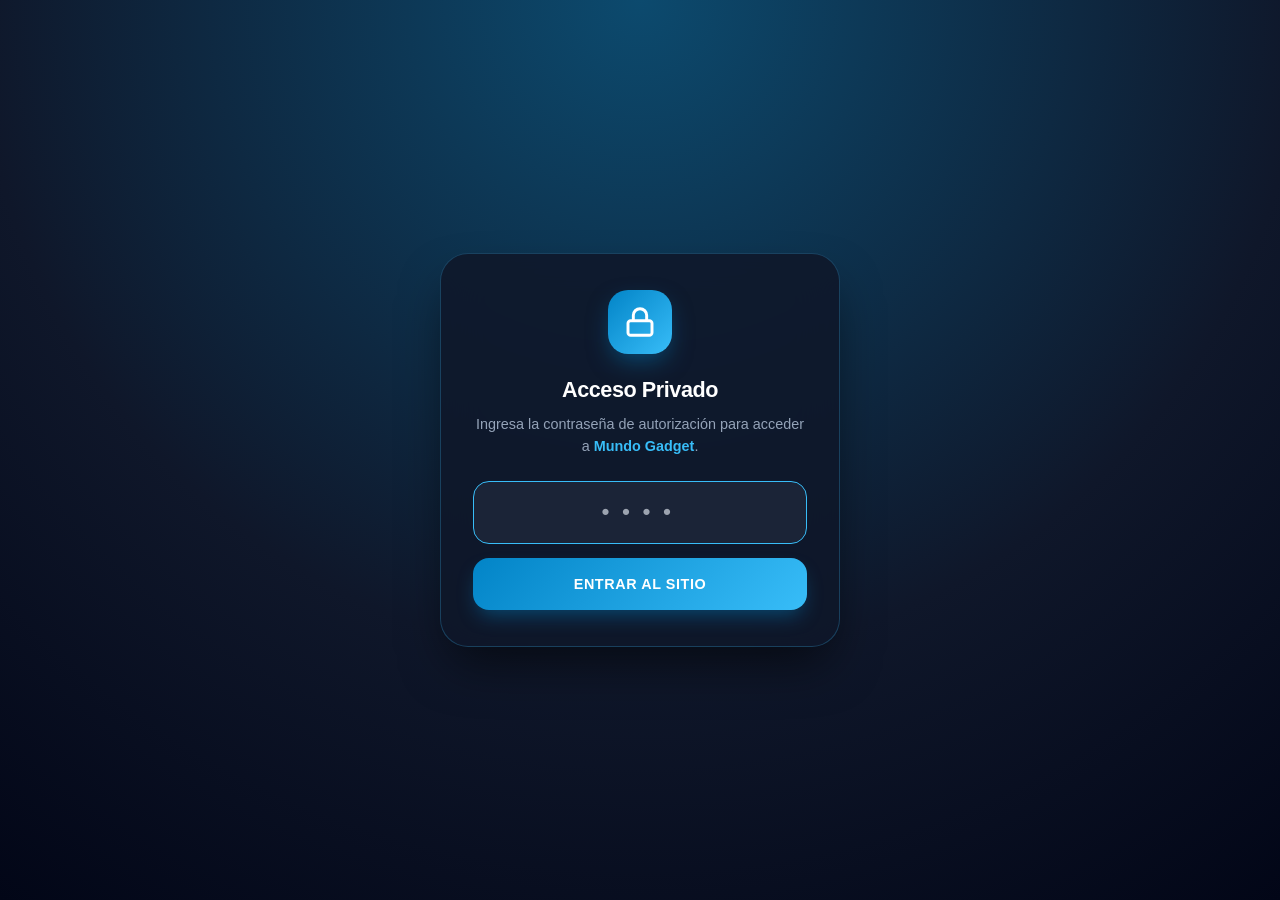
==== commit 098d3417: "feat(security): add password lock gate (PIN 0620) across all site pages" ====
--- a/index.html
+++ b/index.html
@@ -1,6 +1,8 @@
 <!DOCTYPE html>
-<html lang="es" class="light">
+<html lang="es-CO" class="light notranslate" notranslate" translate="no" lang="es-CO">
 <head>
+  <meta name="google" content="notranslate">
+  <meta http-equiv="Content-Language" content="es-CO">
   <meta charset="UTF-8">
   <meta name="viewport" content="width=device-width, initial-scale=1.0">
   <title>Mundo Gadget | Tienda Oficial de Tecnología e Innovación</title>
@@ -2284,34 +2286,133 @@
       } catch (e) {}
     })();
   </script>
+  <!-- Access Control Gate -->
+  <style id="mg-lock-styles">
+    html.mg-locked, html.mg-locked body {
+      overflow: hidden !important;
+      height: 100% !important;
+    }
+    html.mg-locked body > *:not(#mg-lock-gate) {
+      display: none !important;
+      visibility: hidden !important;
+      pointer-events: none !important;
+    }
+    html:not(.mg-locked) #mg-lock-gate {
+      display: none !important;
+    }
+    @keyframes mgShake {
+      0%, 100% { transform: translateX(0); }
+      20%, 60% { transform: translateX(-8px); }
+      40%, 80% { transform: translateX(8px); }
+    }
+    .mg-shake {
+      animation: mgShake 0.35s ease-in-out;
+    }
+  </style>
+  <script>
+    (function() {
+      varEXPECTED = '45f128d8a81748fd075f11f9cf4c6d35fe3c00525c7836a8970f419758b2b8b4';
+      try {
+        if (sessionStorage.getItem('mg_auth_v1') !== varEXPECTED) {
+          document.documentElement.classList.add('mg-locked');
+        }
+      } catch (e) {
+        document.documentElement.classList.add('mg-locked');
+      }
+    })();
+  </script>
 </head>
 
-<body class="font-body-md text-on-surface antialiased relative">
+<body class="font-body-md text-on-surface antialiased relative notranslate">
+
+  <!-- Password Lock Screen -->
+  <div id="mg-lock-gate" style="position:fixed;inset:0;z-index:2147483647;background:radial-gradient(circle at top,#0c4a6e 0%,#0f172a 60%,#020617 100%);display:flex;align-items:center;justify-content:center;padding:1.5rem;font-family:'Hanken Grotesk',sans-serif;">
+    <div id="mg-lock-card" style="width:100%;max-width:400px;background:rgba(15,23,42,0.88);backdrop-filter:blur(20px);-webkit-backdrop-filter:blur(20px);border:1px solid rgba(56,189,248,0.25);border-radius:1.75rem;padding:2.25rem 2rem;box-shadow:0 25px 50px -12px rgba(0,0,0,0.6);text-align:center;color:#f8fafc;">
+      <div style="width:64px;height:64px;margin:0 auto 1.25rem;border-radius:1.25rem;background:linear-gradient(135deg,#0284C7,#38BDF8);display:flex;align-items:center;justify-content:center;box-shadow:0 10px 25px -5px rgba(2,132,199,0.5);">
+        <svg style="width:32px;height:32px;color:#fff;" fill="none" stroke="currentColor" stroke-width="2.2" viewBox="0 0 24 24">
+          <rect x="3" y="11" width="18" height="11" rx="2" ry="2"></rect>
+          <path d="M7 11V7a5 5 0 0 1 10 0v4"></path>
+        </svg>
+      </div>
+      <h1 style="font-family:'Sora',sans-serif;font-size:1.35rem;font-weight:800;margin:0 0 0.5rem;letter-spacing:-0.02em;color:#ffffff;">Acceso Privado</h1>
+      <p style="font-size:0.9rem;color:#94a3b8;margin:0 0 1.5rem;line-height:1.5;">Ingresa la contraseña de autorización para acceder a <strong style="color:#38bdf8;">Mundo Gadget</strong>.</p>
+      <form id="mg-lock-form" onsubmit="return window.__mgUnlock(event)" style="display:flex;flex-direction:column;gap:0.875rem;">
+        <input id="mg-lock-input" type="password" inputmode="numeric" autocomplete="off" placeholder="••••" required autofocus
+          style="width:100%;box-sizing:border-box;padding:0.9rem 1rem;border-radius:1rem;border:1px solid rgba(148,163,184,0.3);background:rgba(30,41,59,0.8);color:#ffffff;font-family:'JetBrains Mono',monospace;font-size:1.35rem;letter-spacing:0.35em;text-align:center;outline:none;transition:border-color 0.2s;"
+          onfocus="this.style.borderColor='#38BDF8'" onblur="this.style.borderColor='rgba(148,163,184,0.3)'" />
+        <p id="mg-lock-error" style="display:none;margin:0;font-size:0.82rem;color:#f87171;font-weight:600;">Contraseña incorrecta. Intenta nuevamente.</p>
+        <button type="submit"
+          style="width:100%;padding:0.95rem 1rem;border-radius:1rem;border:none;background:linear-gradient(135deg,#0284C7,#38BDF8);color:#ffffff;font-family:'Sora',sans-serif;font-size:0.9rem;font-weight:700;letter-spacing:0.04em;text-transform:uppercase;cursor:pointer;box-shadow:0 10px 20px -5px rgba(2,132,199,0.45);">
+          Entrar al Sitio
+        </button>
+      </form>
+    </div>
+  </div>
+  <script>
+    window.__mgUnlock = async function(e) {
+      if (e) e.preventDefault();
+      var input = document.getElementById('mg-lock-input');
+      var err = document.getElementById('mg-lock-error');
+      var card = document.getElementById('mg-lock-card');
+      var val = (input ? input.value : '').trim();
+      var salted = 'mg_salt_2026:' + val;
+      var expectedHex = '45f128d8a81748fd075f11f9cf4c6d35fe3c00525c7836a8970f419758b2b8b4';
+      var matched = false;
+      try {
+        if (window.crypto && window.crypto.subtle) {
+          var buf = await window.crypto.subtle.digest('SHA-256', new TextEncoder().encode(salted));
+          var hex = Array.from(new Uint8Array(buf)).map(function(b) { return b.toString(16).padStart(2, '0'); }).join('');
+          matched = (hex === expectedHex);
+        } else {
+          var h = 2166136261;
+          for (var i = 0; i < salted.length; i++) {
+            h ^= salted.charCodeAt(i);
+            h = Math.imul(h, 16777619) >>> 0;
+          }
+          matched = (h === 0x8756d775);
+        }
+      } catch (ex) {}
+      if (matched) {
+        try { sessionStorage.setItem('mg_auth_v1', expectedHex); } catch (ex) {}
+        document.documentElement.classList.remove('mg-locked');
+        if (err) err.style.display = 'none';
+      } else {
+        if (err) err.style.display = 'block';
+        if (input) { input.value = ''; input.focus(); }
+        if (card) {
+          card.classList.remove('mg-shake');
+          void card.offsetWidth;
+          card.classList.add('mg-shake');
+        }
+      }
+      return false;
+    };
+  </script>
 
   <!-- Ambient Background Accents -->
-  <div class="bg-aurora top-[-10%] left-[-10%]"></div>
-  <div class="bg-aurora top-[25%] right-[-5%]"
+  <div class="bg-aurora top-[-10%] left-[-10%] notranslate"></div>
+  <div class="bg-aurora top-[25%] right-[-5%] notranslate"
     style="background: radial-gradient(circle, rgba(56,189,248,0.18) 0%, rgba(240,244,249,0) 70%);"></div>
-  <div class="bg-aurora top-[65%] left-[-5%]"
+  <div class="bg-aurora top-[65%] left-[-5%] notranslate"
     style="background: radial-gradient(circle, rgba(14,165,233,0.15) 0%, rgba(240,244,249,0) 70%);"></div>
 
   <!-- Top Navigation Bar -->
   <nav
-    class="bg-white/95 dark:bg-slate-900/95 backdrop-blur-xl rounded-3xl mt-4 mx-auto w-11/12 max-w-7xl sticky top-4 border border-white/80 shadow-lg shadow-sky-900/10 flex flex-col gap-3 px-6 py-3.5 z-50 transition-all duration-300">
-    <div class="flex justify-between items-center w-full gap-3">
+    class="bg-white/95 dark:bg-slate-900/95 backdrop-blur-xl rounded-3xl mt-4 mx-auto w-11/12 max-w-7xl sticky top-4 border border-white/80 shadow-lg shadow-sky-900/10 flex flex-col gap-3 px-6 py-3.5 z-50 transition-all duration-300 notranslate">
+    <div class="flex justify-between items-center w-full gap-3 notranslate">
       <!-- Brand Logo -->
-      <a class="flex items-center gap-2 group shrink-0" href="index.html">
+      <a class="flex items-center gap-2 group shrink-0 notranslate" href="index.html">
         <img alt="Mundo Gadget Logo"
-          class="h-10 md:h-11 w-auto object-contain mix-blend-multiply transition-transform duration-300 group-hover:scale-105"
+          class="h-10 md:h-11 w-auto object-contain mix-blend-multiply transition-transform duration-300 group-hover:scale-105 notranslate"
           src="logo.png"
           onerror="this.onerror=null; this.src='mundo_gadget_logo.png';">
       </a>
 
       <!-- Desktop Search Bar with Functional Magnifying Glass -->
-      <div class="hidden md:block relative flex-1 max-w-md mx-2" id="nav-search-wrapper">
-        <form onsubmit="submitProductSearch(event)" class="mg-search-container rounded-full flex items-center px-3.5 py-1.5 shadow-sm">
-          <button type="submit" class="text-sky-600 hover:text-sky-700 flex items-center justify-center mr-2 cursor-pointer transition-transform hover:scale-110" title="Buscar productos" aria-label="Buscar productos">
-            <span class="material-symbols-outlined text-[20px]">search</span>
+      <div class="hidden md:block relative flex-1 max-w-md mx-2 notranslate" id="nav-search-wrapper">
+        <form onsubmit="submitProductSearch(event)" class="mg-search-container rounded-full flex items-center px-3.5 py-1.5 shadow-sm notranslate">
+          <button type="submit" class="text-sky-600 hover:text-sky-700 flex items-center justify-center mr-2 cursor-pointer transition-transform hover:scale-110 notranslate" title="Buscar productos" aria-label="Buscar productos">
+            <span class="material-symbols-outlined text-[20px] notranslate" translate="no" aria-hidden="true">&#xe8b6;</span>
           </button>
           <input
             type="search"
@@ -2320,47 +2421,47 @@
             autocomplete="off"
             oninput="handleSearchInput(this.value, 'nav')"
             onfocus="handleSearchFocus()"
-            class="mg-search-input w-full font-body-md text-[13px] py-0.5"
+            class="mg-search-input w-full font-body-md text-[13px] py-0.5 notranslate"
             aria-label="Buscar productos">
           <button
             type="button"
             id="nav-search-clear"
             onclick="clearSearchInput(true)"
-            class="hidden text-slate-400 hover:text-rose-500 items-center justify-center ml-1 cursor-pointer transition-colors"
+            class="hidden text-slate-400 hover:text-rose-500 items-center justify-center ml-1 cursor-pointer transition-colors notranslate"
             title="Limpiar búsqueda"
             aria-label="Limpiar búsqueda">
-            <span class="material-symbols-outlined text-[18px]">close</span>
+            <span class="material-symbols-outlined text-[18px] notranslate" translate="no" aria-hidden="true">&#xe5cd;</span>
           </button>
         </form>
 
         <!-- Live Search Results Dropdown -->
-        <div id="search-results-dropdown" class="mg-search-dropdown hidden absolute left-0 right-0 top-full mt-2 rounded-2xl overflow-hidden z-50 max-h-[380px] overflow-y-auto">
-          <div id="search-results-list" class="divide-y divide-slate-100 dark:divide-slate-800"></div>
+        <div id="search-results-dropdown" class="mg-search-dropdown hidden absolute left-0 right-0 top-full mt-2 rounded-2xl overflow-hidden z-50 max-h-[380px] overflow-y-auto notranslate">
+          <div id="search-results-list" class="divide-y divide-slate-100 dark:divide-slate-800 notranslate"></div>
         </div>
       </div>
 
       <!-- Top Actions -->
-      <div class="flex items-center gap-2.5 shrink-0">
+      <div class="flex items-center gap-2.5 shrink-0 notranslate">
         <!-- Magnifying Glass Button (Toggles Search Bar on Mobile / Focuses & Scrolls on Desktop) -->
         <button
           id="search-lupa-btn"
           onclick="toggleSearchLupa()"
           type="button"
-          class="w-10 h-10 rounded-full bg-white border border-slate-200 flex items-center justify-center text-slate-800 hover:text-sky-600 hover:border-sky-500 transition-all duration-300 cursor-pointer shadow-sm hover:scale-105"
+          class="w-10 h-10 rounded-full bg-white border border-slate-200 flex items-center justify-center text-slate-800 hover:text-sky-600 hover:border-sky-500 transition-all duration-300 cursor-pointer shadow-sm hover:scale-105 notranslate"
           title="Buscar productos"
           aria-label="Abrir buscador de productos">
-          <span class="material-symbols-outlined text-[21px]" id="search-lupa-icon">search</span>
+          <span class="material-symbols-outlined text-[21px] notranslate" id="search-lupa-icon" translate="no" aria-hidden="true">&#xe8b6;</span>
         </button>
 
         <!-- Instagram Link Button (Prominent) -->
-        <a class="flex items-center gap-2 px-3.5 py-1.5 rounded-full bg-gradient-to-r from-pink-500 via-rose-500 to-amber-500 text-white font-button text-[12px] font-bold shadow-md shadow-pink-500/20 hover:shadow-pink-500/35 hover:scale-105 transition-all duration-300"
+        <a class="flex items-center gap-2 px-3.5 py-1.5 rounded-full bg-gradient-to-r from-pink-500 via-rose-500 to-amber-500 text-white font-button text-[12px] font-bold shadow-md shadow-pink-500/20 hover:shadow-pink-500/35 hover:scale-105 transition-all duration-300 notranslate"
           href="https://www.instagram.com/mundogadget_2026?stkn=cXFiNGU5OGppcG5j" target="_blank"
           rel="noopener noreferrer" title="Visita nuestro Instagram">
-          <svg class="w-4 h-4 fill-current" viewBox="0 0 24 24" xmlns="http://www.w3.org/2000/svg">
+          <svg class="w-4 h-4 fill-current notranslate" viewBox="0 0 24 24" xmlns="http://www.w3.org/2000/svg">
             <path
               d="M12 2.163c3.204 0 3.584.012 4.85.07 3.252.148 4.771 1.691 4.919 4.919.058 1.265.069 1.645.069 4.849 0 3.205-.012 3.584-.069 4.849-.149 3.225-1.664 4.771-4.919 4.919-1.266.058-1.644.07-4.85.07-3.204 0-3.584-.012-4.849-.07-3.26-.149-4.771-1.699-4.919-4.92-.058-1.265-.07-1.644-.07-4.849 0-3.204.013-3.583.07-4.849.149-3.227 1.664-4.771 4.919-4.919 1.266-.057 1.645-.069 4.849-.069zM12 0C8.741 0 8.333.014 7.053.072 2.695.272.273 2.69.073 7.052.014 8.333 0 8.741 0 12c0 3.259.014 3.668.072 4.948.2 4.358 2.618 6.78 6.98 6.98C8.333 23.986 8.741 24 12 24c3.259 0 3.668-.014 4.948-.072 4.354-.2 6.782-2.618 6.979-6.98.059-1.28.073-1.689.073-4.948 0-3.259-.014-3.667-.072-4.947-.196-4.354-2.617-6.78-6.979-6.98C15.668.014 15.259 0 12 0zm0 5.838a6.162 6.162 0 100 12.324 6.162 6.162 0 000-12.324zM12 16a4 4 0 110-8 4 4 0 010 8zm6.406-11.845a1.44 1.44 0 100 2.881 1.44 1.44 0 000-2.881z" />
           </svg>
-          <span class="hidden sm:inline">Instagram</span>
+          <span class="hidden sm:inline notranslate">Instagram</span>
         </a>
 
         <!-- Theme Toggle Button (Dark / Light) -->
@@ -2368,32 +2469,32 @@
           id="theme-toggle-btn"
           onclick="toggleTheme()"
           type="button"
-          class="w-10 h-10 rounded-full bg-slate-100 dark:bg-slate-800 border border-slate-200 dark:border-slate-700 flex items-center justify-center text-slate-700 dark:text-amber-400 hover:text-sky-600 dark:hover:text-amber-300 transition-all duration-300 cursor-pointer shadow-sm hover:scale-105"
+          class="w-10 h-10 rounded-full bg-slate-100 dark:bg-slate-800 border border-slate-200 dark:border-slate-700 flex items-center justify-center text-slate-700 dark:text-amber-400 hover:text-sky-600 dark:hover:text-amber-300 transition-all duration-300 cursor-pointer shadow-sm hover:scale-105 notranslate"
           title="Cambiar a modo oscuro / claro"
           aria-label="Cambiar tema">
-          <span class="material-symbols-outlined text-[20px] dark:hidden">dark_mode</span>
-          <span class="material-symbols-outlined text-[20px] hidden dark:inline">light_mode</span>
+          <span class="material-symbols-outlined text-[20px] dark:hidden notranslate" translate="no" aria-hidden="true">&#xe51c;</span>
+          <span class="material-symbols-outlined text-[20px] hidden dark:inline notranslate" translate="no" aria-hidden="true">&#xe518;</span>
         </button>
 
         <button
-          class="w-10 h-10 rounded-full bg-white border border-slate-200 relative flex items-center justify-center text-slate-800 hover:text-sky-600 transition-colors cursor-pointer shadow-sm"
+          class="w-10 h-10 rounded-full bg-white border border-slate-200 relative flex items-center justify-center text-slate-800 hover:text-sky-600 transition-colors cursor-pointer shadow-sm notranslate"
           title="Carrito de compras" onclick="openCart()" id="cart-btn" type="button">
-          <span class="material-symbols-outlined text-[21px]">shopping_bag</span>
+          <span class="material-symbols-outlined text-[21px] notranslate" translate="no" aria-hidden="true">&#xf1cc;</span>
           <span
-            class="absolute -top-1 -right-1 bg-sky-600 text-white text-[11px] font-bold rounded-full w-5 h-5 flex items-center justify-center transition-transform shadow-sm"
+            class="absolute -top-1 -right-1 bg-sky-600 text-white text-[11px] font-bold rounded-full w-5 h-5 flex items-center justify-center transition-transform shadow-sm notranslate"
             id="cart-counter">0</span>
         </button>
 
-        <a class="hidden lg:inline-flex items-center gap-1.5 bg-gradient-to-r from-sky-600 to-sky-400 text-white text-[12px] font-button font-bold uppercase tracking-wider px-4 py-2 rounded-full shadow-md shadow-sky-600/20 hover:opacity-95 transition-all"
+        <a class="hidden lg:inline-flex items-center gap-1.5 bg-gradient-to-r from-sky-600 to-sky-400 text-white text-[12px] font-button font-bold uppercase tracking-wider px-4 py-2 rounded-full shadow-md shadow-sky-600/20 hover:opacity-95 transition-all notranslate"
           href="#catalogo">Ver Catálogo</a>
       </div>
     </div>
 
     <!-- Collapsible Search Bar (Mobile & Lupa Toggle) -->
-    <div id="mobile-search-bar" class="hidden md:hidden relative w-full pt-1">
-      <form onsubmit="submitProductSearch(event)" class="mg-search-container rounded-2xl flex items-center px-3.5 py-2 shadow-sm">
-        <button type="submit" class="text-sky-600 hover:text-sky-700 flex items-center justify-center mr-2 cursor-pointer" title="Buscar" aria-label="Buscar">
-          <span class="material-symbols-outlined text-[20px]">search</span>
+    <div id="mobile-search-bar" class="hidden md:hidden relative w-full pt-1 notranslate">
+      <form onsubmit="submitProductSearch(event)" class="mg-search-container rounded-2xl flex items-center px-3.5 py-2 shadow-sm notranslate">
+        <button type="submit" class="text-sky-600 hover:text-sky-700 flex items-center justify-center mr-2 cursor-pointer notranslate" title="Buscar" aria-label="Buscar">
+          <span class="material-symbols-outlined text-[20px] notranslate" translate="no" aria-hidden="true">&#xe8b6;</span>
         </button>
         <input
           type="search"
@@ -2401,162 +2502,162 @@
           placeholder="¿Qué producto estás buscando?"
           autocomplete="off"
           oninput="handleSearchInput(this.value, 'mobile')"
-          class="mg-search-input w-full font-body-md text-[14px]"
+          class="mg-search-input w-full font-body-md text-[14px] notranslate"
           aria-label="Buscar productos en móvil">
         <button
           type="button"
           id="mobile-search-clear"
           onclick="clearSearchInput(true)"
-          class="hidden text-slate-400 hover:text-rose-500 items-center justify-center ml-1 cursor-pointer"
+          class="hidden text-slate-400 hover:text-rose-500 items-center justify-center ml-1 cursor-pointer notranslate"
           title="Limpiar búsqueda">
-          <span class="material-symbols-outlined text-[18px]">close</span>
+          <span class="material-symbols-outlined text-[18px] notranslate" translate="no" aria-hidden="true">&#xe5cd;</span>
         </button>
       </form>
-      <div id="mobile-search-results-dropdown" class="mg-search-dropdown hidden mt-2 rounded-2xl overflow-hidden max-h-[320px] overflow-y-auto">
-        <div id="mobile-search-results-list" class="divide-y divide-slate-100 dark:divide-slate-800"></div>
+      <div id="mobile-search-results-dropdown" class="mg-search-dropdown hidden mt-2 rounded-2xl overflow-hidden max-h-[320px] overflow-y-auto notranslate">
+        <div id="mobile-search-results-list" class="divide-y divide-slate-100 dark:divide-slate-800 notranslate"></div>
       </div>
     </div>
 
     <!-- Navigation Links -->
-    <div class="flex items-center gap-2 overflow-x-auto pb-1 pt-1 no-scrollbar border-t border-slate-200/60">
-      <a class="px-4 py-1.5 rounded-xl bg-slate-900 text-white text-[12px] font-button font-bold tracking-wider uppercase transition-all whitespace-nowrap shadow-sm"
+    <div class="flex items-center gap-2 overflow-x-auto pb-1 pt-1 no-scrollbar border-t border-slate-200/60 notranslate">
+      <a class="px-4 py-1.5 rounded-xl bg-slate-900 text-white text-[12px] font-button font-bold tracking-wider uppercase transition-all whitespace-nowrap shadow-sm notranslate"
         href="index.html">INICIO</a>
-      <a class="px-4 py-1.5 rounded-xl bg-white border border-slate-200 text-slate-800 text-[12px] font-button font-bold tracking-wider uppercase hover:border-sky-500 hover:text-sky-600 transition-all whitespace-nowrap shadow-sm"
+      <a class="px-4 py-1.5 rounded-xl bg-white border border-slate-200 text-slate-800 text-[12px] font-button font-bold tracking-wider uppercase hover:border-sky-500 hover:text-sky-600 transition-all whitespace-nowrap shadow-sm notranslate"
         href="#destacados">NOVEDADES</a>
       <button type="button" onclick="filterByNav('audio')"
-        class="px-4 py-1.5 rounded-xl bg-white border border-slate-200 text-slate-800 text-[12px] font-button font-bold tracking-wider uppercase hover:border-sky-500 hover:text-sky-600 transition-all whitespace-nowrap shadow-sm cursor-pointer">AUDIO & SONIDO</button>
+        class="px-4 py-1.5 rounded-xl bg-white border border-slate-200 text-slate-800 text-[12px] font-button font-bold tracking-wider uppercase hover:border-sky-500 hover:text-sky-600 transition-all whitespace-nowrap shadow-sm cursor-pointer notranslate">AUDIO & SONIDO</button>
       <button type="button" onclick="filterByNav('tecnologia')"
-        class="px-4 py-1.5 rounded-xl bg-white border border-slate-200 text-slate-800 text-[12px] font-button font-bold tracking-wider uppercase hover:border-sky-500 hover:text-sky-600 transition-all whitespace-nowrap shadow-sm cursor-pointer">TECNOLOGÍA</button>
+        class="px-4 py-1.5 rounded-xl bg-white border border-slate-200 text-slate-800 text-[12px] font-button font-bold tracking-wider uppercase hover:border-sky-500 hover:text-sky-600 transition-all whitespace-nowrap shadow-sm cursor-pointer notranslate">TECNOLOGÍA</button>
       <button type="button" onclick="filterByNav('hogar')"
-        class="px-4 py-1.5 rounded-xl bg-white border border-slate-200 text-slate-800 text-[12px] font-button font-bold tracking-wider uppercase hover:border-sky-500 hover:text-sky-600 transition-all whitespace-nowrap shadow-sm cursor-pointer">HOGAR & CONFORT</button>
+        class="px-4 py-1.5 rounded-xl bg-white border border-slate-200 text-slate-800 text-[12px] font-button font-bold tracking-wider uppercase hover:border-sky-500 hover:text-sky-600 transition-all whitespace-nowrap shadow-sm cursor-pointer notranslate">HOGAR & CONFORT</button>
       <button type="button" onclick="filterByNav('moda')"
-        class="px-4 py-1.5 rounded-xl bg-white border border-slate-200 text-slate-800 text-[12px] font-button font-bold tracking-wider uppercase hover:border-sky-500 hover:text-sky-600 transition-all whitespace-nowrap shadow-sm cursor-pointer">MODA & CALZADO</button>
+        class="px-4 py-1.5 rounded-xl bg-white border border-slate-200 text-slate-800 text-[12px] font-button font-bold tracking-wider uppercase hover:border-sky-500 hover:text-sky-600 transition-all whitespace-nowrap shadow-sm cursor-pointer notranslate">MODA & CALZADO</button>
       <button type="button" onclick="clearFilters()"
-        class="px-4 py-1.5 rounded-xl bg-white border border-slate-200 text-slate-800 text-[12px] font-button font-bold tracking-wider uppercase hover:border-sky-500 hover:text-sky-600 transition-all whitespace-nowrap shadow-sm cursor-pointer">TODOS (20)</button>
+        class="px-4 py-1.5 rounded-xl bg-white border border-slate-200 text-slate-800 text-[12px] font-button font-bold tracking-wider uppercase hover:border-sky-500 hover:text-sky-600 transition-all whitespace-nowrap shadow-sm cursor-pointer notranslate">TODOS (20)</button>
     </div>
   </nav>
 
 <!-- Hero Section -->
-  <section class="pt-8 pb-8 px-5 md:px-12 max-w-7xl mx-auto" id="destacados">
-    <div class="mb-5">
-      <h1 class="font-headline-xl text-[24px] md:text-[32px] font-bold tracking-tight text-on-background uppercase">
-        Mundo Gadget <span class="text-sky-600">|</span> Innovación & Tecnología en Colombia</h1>
-      <p class="font-body-md text-slate-600 dark:text-slate-300 text-[14px] mt-1">Los mejores gadgets inteligentes, wearables, combos de alta tecnología y ofertas con garantía oficial y envíos a todo el país.</p>
+  <section class="pt-8 pb-8 px-5 md:px-12 max-w-7xl mx-auto notranslate" id="destacados">
+    <div class="mb-5 notranslate">
+      <h1 class="font-headline-xl text-[24px] md:text-[32px] font-bold tracking-tight text-on-background uppercase notranslate">
+        Mundo Gadget <span class="text-sky-600 notranslate">|</span> Innovación & Tecnología en Colombia</h1>
+      <p class="font-body-md text-slate-600 dark:text-slate-300 text-[14px] mt-1 notranslate">Los mejores gadgets inteligentes, wearables, combos de alta tecnología y ofertas con garantía oficial y envíos a todo el país.</p>
     </div>
 
     <!-- Quick Showcase Navigation Pills -->
-    <div class="flex items-center gap-2 overflow-x-auto no-scrollbar pb-1 mb-5 text-[11px]" id="hero-quick-pills">
-      <span class="text-[11px] font-bold text-slate-500 dark:text-slate-400 uppercase tracking-wider flex items-center gap-1 shrink-0 mr-1">
-        <span class="material-symbols-outlined text-[16px] text-sky-600">auto_awesome</span> Destacados:
+    <div class="flex items-center gap-2 overflow-x-auto no-scrollbar pb-1 mb-5 text-[11px] notranslate" id="hero-quick-pills">
+      <span class="text-[11px] font-bold text-slate-500 dark:text-slate-400 uppercase tracking-wider flex items-center gap-1 shrink-0 mr-1 notranslate">
+        <span class="material-symbols-outlined text-[16px] text-sky-600 notranslate" translate="no" aria-hidden="true">&#xe65f;</span> Destacados:
       </span>
-      <button type="button" onclick="jumpHeroToSlide(1, 0)" class="hero-pill-tag active" id="pill-h1-0">
+      <button type="button" onclick="jumpHeroToSlide(1, 0)" class="hero-pill-tag active notranslate" id="pill-h1-0">
         🎧 Audífonos Traductor IA
       </button>
-      <button type="button" onclick="jumpHeroToSlide(2, 0)" class="hero-pill-tag" id="pill-h2-0">
+      <button type="button" onclick="jumpHeroToSlide(2, 0)" class="hero-pill-tag notranslate" id="pill-h2-0">
         🎁 Combo Termo + Parlante
       </button>
-      <button type="button" onclick="jumpHeroToSlide(1, 1)" class="hero-pill-tag" id="pill-h1-1">
+      <button type="button" onclick="jumpHeroToSlide(1, 1)" class="hero-pill-tag notranslate" id="pill-h1-1">
         ⌚ Smartwatch T10 Ultra
       </button>
-      <button type="button" onclick="jumpHeroToSlide(2, 1)" class="hero-pill-tag" id="pill-h2-1">
+      <button type="button" onclick="jumpHeroToSlide(2, 1)" class="hero-pill-tag notranslate" id="pill-h2-1">
         ⚡ Estación Carga 2 en 1
       </button>
-      <button type="button" onclick="jumpHeroToSlide(1, 2)" class="hero-pill-tag" id="pill-h1-2">
+      <button type="button" onclick="jumpHeroToSlide(1, 2)" class="hero-pill-tag notranslate" id="pill-h1-2">
         🤖 Robot Aspiradora (-32%)
       </button>
-      <button type="button" onclick="jumpHeroToSlide(2, 2)" class="hero-pill-tag" id="pill-h2-2">
+      <button type="button" onclick="jumpHeroToSlide(2, 2)" class="hero-pill-tag notranslate" id="pill-h2-2">
         ❄️ Clima Personal 3 en 1
       </button>
-      <button type="button" onclick="jumpHeroToSlide(1, 3)" class="hero-pill-tag" id="pill-h1-3">
+      <button type="button" onclick="jumpHeroToSlide(1, 3)" class="hero-pill-tag notranslate" id="pill-h1-3">
         🏃 Lenovo XT80 Fitness
       </button>
-      <button type="button" onclick="jumpHeroToSlide(2, 3)" class="hero-pill-tag" id="pill-h2-3">
+      <button type="button" onclick="jumpHeroToSlide(2, 3)" class="hero-pill-tag notranslate" id="pill-h2-3">
         🔧 Cargador 12V 6A LCD
       </button>
-      <button type="button" onclick="jumpHeroToSlide(1, 4)" class="hero-pill-tag" id="pill-h1-4">
+      <button type="button" onclick="jumpHeroToSlide(1, 4)" class="hero-pill-tag notranslate" id="pill-h1-4">
         🚗 Compresor Portátil Auto
       </button>
-      <button type="button" onclick="jumpHeroToSlide(2, 4)" class="hero-pill-tag" id="pill-h2-4">
+      <button type="button" onclick="jumpHeroToSlide(2, 4)" class="hero-pill-tag notranslate" id="pill-h2-4">
         🍳 Set Cocina Mármol 9 Pzs
       </button>
     </div>
 
     <!-- Mobile Hero Banner Switcher Tabs (Shows 1 banner at a time on mobile to save vertical scroll) -->
-    <div class="flex lg:hidden items-center bg-slate-200/80 dark:bg-slate-800/90 p-1 rounded-2xl mb-3 border border-slate-300/60 dark:border-slate-700">
+    <div class="flex lg:hidden items-center bg-slate-200/80 dark:bg-slate-800/90 p-1 rounded-2xl mb-3 border border-slate-300/60 dark:border-slate-700 notranslate">
       <button type="button" id="mobile-hero-tab-1" onclick="switchMobileHeroTab(1)"
-        class="flex-1 py-2 px-3 rounded-xl font-button text-[11px] font-bold uppercase tracking-wider transition-all flex items-center justify-center gap-1.5 bg-white dark:bg-sky-600 text-sky-600 dark:text-white shadow-sm cursor-pointer">
+        class="flex-1 py-2 px-3 rounded-xl font-button text-[11px] font-bold uppercase tracking-wider transition-all flex items-center justify-center gap-1.5 bg-white dark:bg-sky-600 text-sky-600 dark:text-white shadow-sm cursor-pointer notranslate">
         <span>✨ Top Gadgets</span>
       </button>
       <button type="button" id="mobile-hero-tab-2" onclick="switchMobileHeroTab(2)"
-        class="flex-1 py-2 px-3 rounded-xl font-button text-[11px] font-bold uppercase tracking-wider transition-all flex items-center justify-center gap-1.5 text-slate-600 dark:text-slate-300 cursor-pointer">
+        class="flex-1 py-2 px-3 rounded-xl font-button text-[11px] font-bold uppercase tracking-wider transition-all flex items-center justify-center gap-1.5 text-slate-600 dark:text-slate-300 cursor-pointer notranslate">
         <span>🎁 Combos Ahorro</span>
       </button>
     </div>
 
-    <div class="grid grid-cols-1 lg:grid-cols-12 gap-6">
+    <div class="grid grid-cols-1 lg:grid-cols-12 gap-6 notranslate">
       <!-- Banner 1: Carrusel de Los Mejores Productos & Novedades -->
       <div id="hero-banner-1"
-        class="hero-card-container lg:col-span-6 rounded-3xl relative overflow-hidden p-6 md:p-8 flex flex-col justify-between min-h-[390px] md:min-h-[420px] shadow-xl shadow-primary/15 border border-white/80 group"
+        class="hero-card-container lg:col-span-6 rounded-3xl relative overflow-hidden p-6 md:p-8 flex flex-col justify-between min-h-[390px] md:min-h-[420px] shadow-xl shadow-primary/15 border border-white/80 group notranslate"
         style="background: linear-gradient(135deg, #090d16 0%, #0369a1 55%, #38bdf8 100%);"
         onmouseenter="pauseHeroAutoPlay(1)" onmouseleave="resumeHeroAutoPlay(1)">
         
-        <div class="absolute -right-10 -bottom-10 w-64 h-64 bg-white/10 rounded-full blur-3xl pointer-events-none"></div>
-        <div class="absolute -left-10 -top-10 w-48 h-48 bg-sky-400/10 rounded-full blur-2xl pointer-events-none"></div>
+        <div class="absolute -right-10 -bottom-10 w-64 h-64 bg-white/10 rounded-full blur-3xl pointer-events-none notranslate"></div>
+        <div class="absolute -left-10 -top-10 w-48 h-48 bg-sky-400/10 rounded-full blur-2xl pointer-events-none notranslate"></div>
 
         <!-- Arrows -->
-        <button type="button" onclick="prevHeroSlide(1)" class="hero-arrow-btn left-3" aria-label="Producto anterior" title="Anterior">
-          <span class="material-symbols-outlined text-[20px]">chevron_left</span>
+        <button type="button" onclick="prevHeroSlide(1)" class="hero-arrow-btn left-3 notranslate" aria-label="Producto anterior" title="Anterior">
+          <span class="material-symbols-outlined text-[20px] notranslate" translate="no" aria-hidden="true">&#xe5cb;</span>
         </button>
-        <button type="button" onclick="nextHeroSlide(1)" class="hero-arrow-btn right-3" aria-label="Producto siguiente" title="Siguiente">
-          <span class="material-symbols-outlined text-[20px]">chevron_right</span>
+        <button type="button" onclick="nextHeroSlide(1)" class="hero-arrow-btn right-3 notranslate" aria-label="Producto siguiente" title="Siguiente">
+          <span class="material-symbols-outlined text-[20px] notranslate" translate="no" aria-hidden="true">&#xe5cc;</span>
         </button>
 
         <!-- Top Header: Badge + Dynamic Dots -->
-        <div class="flex items-start justify-between z-10 gap-3">
+        <div class="flex items-start justify-between z-10 gap-3 notranslate">
           <span id="hero-badge-1"
-            class="font-label-sm text-[11px] font-bold text-white/95 bg-white/20 backdrop-blur-md px-3.5 py-1 rounded-full uppercase tracking-wider border border-white/30 shadow-sm flex items-center gap-1.5">
+            class="font-label-sm text-[11px] font-bold text-white/95 bg-white/20 backdrop-blur-md px-3.5 py-1 rounded-full uppercase tracking-wider border border-white/30 shadow-sm flex items-center gap-1.5 notranslate">
             ✨ NOVEDAD ESTRELLA • IA 128 IDIOMAS
           </span>
-          <div id="hero-dots-1" class="flex items-center gap-1.5 shrink-0 bg-black/25 backdrop-blur-md px-2.5 py-1.5 rounded-full border border-white/20">
+          <div id="hero-dots-1" class="flex items-center gap-1.5 shrink-0 bg-black/25 backdrop-blur-md px-2.5 py-1.5 rounded-full border border-white/20 notranslate">
             <!-- Dynamic dots rendered by JS -->
           </div>
         </div>
 
         <!-- Slide Dynamic Content -->
-        <div id="hero-slide-content-1" class="hero-slide-content flex flex-col justify-between flex-1 py-2 z-10">
+        <div id="hero-slide-content-1" class="hero-slide-content flex flex-col justify-between flex-1 py-2 z-10 notranslate">
           <!-- Image -->
-          <div class="my-auto py-2 flex items-center justify-center cursor-pointer" onclick="openHeroProduct(1)">
+          <div class="my-auto py-2 flex items-center justify-center cursor-pointer notranslate" onclick="openHeroProduct(1)">
             <img id="hero-img-1" alt="Audífonos Traductor Inteligente Multilenguaje"
-              class="h-36 md:h-44 max-w-full object-contain drop-shadow-2xl transition-transform duration-500 group-hover:scale-105 rounded-2xl"
+              class="h-36 md:h-44 max-w-full object-contain drop-shadow-2xl transition-transform duration-500 group-hover:scale-105 rounded-2xl notranslate"
               src="images/productos/audifonos-traductor-inteligente-multilenguaje-01.jpg">
           </div>
 
           <!-- Text & Prices -->
-          <div class="text-center mt-1">
+          <div class="text-center mt-1 notranslate">
             <h3 id="hero-title-1"
-              class="font-headline-lg text-[20px] md:text-[23px] font-bold text-white uppercase tracking-wider leading-tight drop-shadow-sm">
+              class="font-headline-lg text-[20px] md:text-[23px] font-bold text-white uppercase tracking-wider leading-tight drop-shadow-sm notranslate">
               AUDÍFONOS TRADUCTOR MULTILENGUAJE</h3>
-            <p id="hero-sub-1" class="font-label-sm text-[12px] text-white/90 tracking-widest uppercase mt-1 mb-2 line-clamp-1">
+            <p id="hero-sub-1" class="font-label-sm text-[12px] text-white/90 tracking-widest uppercase mt-1 mb-2 line-clamp-1 notranslate">
               Traducción Simultánea • Reducción de Ruido Activa
             </p>
             
-            <div id="hero-price-1" class="flex items-center justify-center gap-2.5 my-2">
-              <span class="text-[19px] md:text-[21px] font-bold text-white drop-shadow-sm">$95.000 COP</span>
-              <span class="line-through text-white/60 text-[12px] font-medium">$135.000 COP</span>
-              <span class="bg-amber-400 text-slate-950 text-[10px] font-black px-2 py-0.5 rounded-full uppercase tracking-wider shadow-sm">-30% OFF</span>
+            <div id="hero-price-1" class="flex items-center justify-center gap-2.5 my-2 notranslate">
+              <span class="text-[19px] md:text-[21px] font-bold text-white drop-shadow-sm notranslate">$95.000 COP</span>
+              <span class="line-through text-white/60 text-[12px] font-medium notranslate">$135.000 COP</span>
+              <span class="bg-amber-400 text-slate-950 text-[10px] font-black px-2 py-0.5 rounded-full uppercase tracking-wider shadow-sm notranslate">-30% OFF</span>
             </div>
 
             <!-- CTAs -->
-            <div class="flex items-center justify-center gap-2.5 pt-1">
+            <div class="flex items-center justify-center gap-2.5 pt-1 notranslate">
               <button type="button" id="hero-btn-modal-1"
-                class="hero-cta-light inline-flex items-center gap-1.5 px-4 md:px-5 py-2.5 rounded-xl bg-white text-slate-900 font-button text-[12px] font-bold uppercase tracking-wider shadow-lg hover:scale-105 transition-all cursor-pointer"
+                class="hero-cta-light inline-flex items-center gap-1.5 px-4 md:px-5 py-2.5 rounded-xl bg-white text-slate-900 font-button text-[12px] font-bold uppercase tracking-wider shadow-lg hover:scale-105 transition-all cursor-pointer notranslate"
                 onclick="openHeroProduct(1)">
-                <span class="material-symbols-outlined text-[17px] text-sky-600">visibility</span> Ver Fotos y Cantidad
+                <span class="material-symbols-outlined text-[17px] text-sky-600 notranslate" translate="no" aria-hidden="true">&#xe8f4;</span> Ver Fotos y Cantidad
               </button>
               <button type="button" id="hero-btn-cart-1"
-                class="inline-flex items-center gap-1.5 px-3.5 md:px-4 py-2.5 rounded-xl bg-sky-500/80 hover:bg-sky-500 text-white font-button text-[12px] font-bold uppercase tracking-wider shadow-lg border border-white/30 hover:scale-105 transition-all cursor-pointer backdrop-blur-sm"
+                class="inline-flex items-center gap-1.5 px-3.5 md:px-4 py-2.5 rounded-xl bg-sky-500/80 hover:bg-sky-500 text-white font-button text-[12px] font-bold uppercase tracking-wider shadow-lg border border-white/30 hover:scale-105 transition-all cursor-pointer backdrop-blur-sm notranslate"
                 onclick="addHeroProductToCart(1)" title="Añadir directo al carrito">
-                <span class="material-symbols-outlined text-[17px]">shopping_cart</span> Añadir
+                <span class="material-symbols-outlined text-[17px] notranslate" translate="no" aria-hidden="true">&#xe8cc;</span> Añadir
               </button>
             </div>
           </div>
@@ -2565,67 +2666,67 @@
 
       <!-- Banner 2: Carrusel de Combos Exclusivos & Ofertas de Ahorro -->
       <div id="hero-banner-2"
-        class="hero-card-container hidden lg:flex lg:col-span-6 rounded-3xl relative overflow-hidden p-6 md:p-8 flex-col justify-between min-h-[390px] md:min-h-[420px] shadow-xl shadow-primary/15 border border-white/80 group"
+        class="hero-card-container hidden lg:flex lg:col-span-6 rounded-3xl relative overflow-hidden p-6 md:p-8 flex-col justify-between min-h-[390px] md:min-h-[420px] shadow-xl shadow-primary/15 border border-white/80 group notranslate"
         style="background: linear-gradient(135deg, #0f172a 0%, #0284c7 50%, #06b6d4 100%);"
         onmouseenter="pauseHeroAutoPlay(2)" onmouseleave="resumeHeroAutoPlay(2)">
         
-        <div class="absolute -right-10 -bottom-10 w-64 h-64 bg-white/10 rounded-full blur-3xl pointer-events-none"></div>
-        <div class="absolute -left-10 -top-10 w-48 h-48 bg-cyan-400/10 rounded-full blur-2xl pointer-events-none"></div>
+        <div class="absolute -right-10 -bottom-10 w-64 h-64 bg-white/10 rounded-full blur-3xl pointer-events-none notranslate"></div>
+        <div class="absolute -left-10 -top-10 w-48 h-48 bg-cyan-400/10 rounded-full blur-2xl pointer-events-none notranslate"></div>
 
         <!-- Arrows -->
-        <button type="button" onclick="prevHeroSlide(2)" class="hero-arrow-btn left-3" aria-label="Combo anterior" title="Anterior">
-          <span class="material-symbols-outlined text-[20px]">chevron_left</span>
+        <button type="button" onclick="prevHeroSlide(2)" class="hero-arrow-btn left-3 notranslate" aria-label="Combo anterior" title="Anterior">
+          <span class="material-symbols-outlined text-[20px] notranslate" translate="no" aria-hidden="true">&#xe5cb;</span>
         </button>
-        <button type="button" onclick="nextHeroSlide(2)" class="hero-arrow-btn right-3" aria-label="Combo siguiente" title="Siguiente">
-          <span class="material-symbols-outlined text-[20px]">chevron_right</span>
+        <button type="button" onclick="nextHeroSlide(2)" class="hero-arrow-btn right-3 notranslate" aria-label="Combo siguiente" title="Siguiente">
+          <span class="material-symbols-outlined text-[20px] notranslate" translate="no" aria-hidden="true">&#xe5cc;</span>
         </button>
 
         <!-- Top Header: Badge + Dynamic Dots -->
-        <div class="flex items-start justify-between z-10 gap-3">
+        <div class="flex items-start justify-between z-10 gap-3 notranslate">
           <span id="hero-badge-2"
-            class="font-label-sm text-[11px] font-bold text-amber-300 bg-black/40 backdrop-blur-md px-3.5 py-1 rounded-full uppercase tracking-wider border border-amber-300/40 shadow-sm flex items-center gap-1.5">
+            class="font-label-sm text-[11px] font-bold text-amber-300 bg-black/40 backdrop-blur-md px-3.5 py-1 rounded-full uppercase tracking-wider border border-amber-300/40 shadow-sm flex items-center gap-1.5 notranslate">
             🎁 COMBO ESTRELLA • PACK 2 EN 1
           </span>
-          <div id="hero-dots-2" class="flex items-center gap-1.5 shrink-0 bg-black/25 backdrop-blur-md px-2.5 py-1.5 rounded-full border border-white/20">
+          <div id="hero-dots-2" class="flex items-center gap-1.5 shrink-0 bg-black/25 backdrop-blur-md px-2.5 py-1.5 rounded-full border border-white/20 notranslate">
             <!-- Dynamic dots rendered by JS -->
           </div>
         </div>
 
         <!-- Slide Dynamic Content -->
-        <div id="hero-slide-content-2" class="hero-slide-content flex flex-col justify-between flex-1 py-2 z-10">
+        <div id="hero-slide-content-2" class="hero-slide-content flex flex-col justify-between flex-1 py-2 z-10 notranslate">
           <!-- Image -->
-          <div class="my-auto py-2 flex items-center justify-center cursor-pointer" onclick="openHeroProduct(2)">
+          <div class="my-auto py-2 flex items-center justify-center cursor-pointer notranslate" onclick="openHeroProduct(2)">
             <img id="hero-img-2" alt="Combo Termo Digital Inteligente + Parlante Bluetooth"
-              class="h-36 md:h-44 max-w-full object-contain drop-shadow-2xl transition-transform duration-500 group-hover:scale-105 rounded-2xl"
+              class="h-36 md:h-44 max-w-full object-contain drop-shadow-2xl transition-transform duration-500 group-hover:scale-105 rounded-2xl notranslate"
               src="images/productos/combo-termo-inteligente-parlante-01.png">
           </div>
 
           <!-- Text & Prices -->
-          <div class="text-center mt-1">
+          <div class="text-center mt-1 notranslate">
             <h3 id="hero-title-2"
-              class="font-headline-lg text-[20px] md:text-[23px] font-bold text-white uppercase tracking-wider leading-tight drop-shadow-sm">
+              class="font-headline-lg text-[20px] md:text-[23px] font-bold text-white uppercase tracking-wider leading-tight drop-shadow-sm notranslate">
               COMBO TERMO INTELIGENTE + PARLANTE</h3>
-            <p id="hero-sub-2" class="font-label-sm text-[12px] text-white/90 tracking-widest uppercase mt-1 mb-2 line-clamp-1">
+            <p id="hero-sub-2" class="font-label-sm text-[12px] text-white/90 tracking-widest uppercase mt-1 mb-2 line-clamp-1 notranslate">
               Termo con Sensor Táctil LED + Parlante Bluetooth TWS
             </p>
             
-            <div id="hero-price-2" class="flex items-center justify-center gap-2.5 my-2">
-              <span class="text-[19px] md:text-[21px] font-bold text-white drop-shadow-sm">$120.000 COP</span>
-              <span class="line-through text-white/60 text-[12px] font-medium">$160.000 COP</span>
-              <span class="bg-amber-400 text-slate-950 text-[10px] font-black px-2 py-0.5 rounded-full uppercase tracking-wider shadow-sm">AHORRA $40.000</span>
+            <div id="hero-price-2" class="flex items-center justify-center gap-2.5 my-2 notranslate">
+              <span class="text-[19px] md:text-[21px] font-bold text-white drop-shadow-sm notranslate">$120.000 COP</span>
+              <span class="line-through text-white/60 text-[12px] font-medium notranslate">$160.000 COP</span>
+              <span class="bg-amber-400 text-slate-950 text-[10px] font-black px-2 py-0.5 rounded-full uppercase tracking-wider shadow-sm notranslate">AHORRA $40.000</span>
             </div>
 
             <!-- CTAs -->
-            <div class="flex items-center justify-center gap-2.5 pt-1">
+            <div class="flex items-center justify-center gap-2.5 pt-1 notranslate">
               <button type="button" id="hero-btn-modal-2"
-                class="hero-cta-light inline-flex items-center gap-1.5 px-4 md:px-5 py-2.5 rounded-xl bg-white text-slate-900 font-button text-[12px] font-bold uppercase tracking-wider shadow-lg hover:scale-105 transition-all cursor-pointer"
+                class="hero-cta-light inline-flex items-center gap-1.5 px-4 md:px-5 py-2.5 rounded-xl bg-white text-slate-900 font-button text-[12px] font-bold uppercase tracking-wider shadow-lg hover:scale-105 transition-all cursor-pointer notranslate"
                 onclick="openHeroProduct(2)">
-                <span class="material-symbols-outlined text-[17px] text-sky-600">visibility</span> Ver Combo y Fotos
+                <span class="material-symbols-outlined text-[17px] text-sky-600 notranslate" translate="no" aria-hidden="true">&#xe8f4;</span> Ver Combo y Fotos
               </button>
               <button type="button" id="hero-btn-cart-2"
-                class="inline-flex items-center gap-1.5 px-3.5 md:px-4 py-2.5 rounded-xl bg-sky-500/80 hover:bg-sky-500 text-white font-button text-[12px] font-bold uppercase tracking-wider shadow-lg border border-white/30 hover:scale-105 transition-all cursor-pointer backdrop-blur-sm"
+                class="inline-flex items-center gap-1.5 px-3.5 md:px-4 py-2.5 rounded-xl bg-sky-500/80 hover:bg-sky-500 text-white font-button text-[12px] font-bold uppercase tracking-wider shadow-lg border border-white/30 hover:scale-105 transition-all cursor-pointer backdrop-blur-sm notranslate"
                 onclick="addHeroProductToCart(2)" title="Añadir combo al carrito">
-                <span class="material-symbols-outlined text-[17px]">shopping_cart</span> Llevar Combo
+                <span class="material-symbols-outlined text-[17px] notranslate" translate="no" aria-hidden="true">&#xe8cc;</span> Llevar Combo
               </button>
             </div>
           </div>
@@ -2635,63 +2736,63 @@
   </section>
 
   <!-- Gadget Pillars Bar -->
-  <section class="py-5 overflow-hidden max-w-7xl mx-auto px-5 md:px-12">
+  <section class="py-5 overflow-hidden max-w-7xl mx-auto px-5 md:px-12 notranslate">
     <div
-      class="flex items-center justify-around flex-wrap gap-6 py-4 border-y border-outline-variant/30 text-on-surface-variant font-headline-lg font-bold tracking-wider text-[14px] md:text-[17px]">
-      <div class="flex items-center gap-2 hover:text-primary transition-colors">
-        <span class="material-symbols-outlined text-[20px] text-primary">memory</span>
+      class="flex items-center justify-around flex-wrap gap-6 py-4 border-y border-outline-variant/30 text-on-surface-variant font-headline-lg font-bold tracking-wider text-[14px] md:text-[17px] notranslate">
+      <div class="flex items-center gap-2 hover:text-primary transition-colors notranslate">
+        <span class="material-symbols-outlined text-[20px] text-primary notranslate" translate="no" aria-hidden="true">&#xe322;</span>
         <span>TECNOLOGÍA</span>
       </div>
-      <div class="flex items-center gap-2 hover:text-primary transition-colors">
-        <span class="material-symbols-outlined text-[20px] text-primary">accessibility_new</span>
+      <div class="flex items-center gap-2 hover:text-primary transition-colors notranslate">
+        <span class="material-symbols-outlined text-[20px] text-primary notranslate" translate="no" aria-hidden="true">&#xe92c;</span>
         <span>ERGONOMÍA</span>
       </div>
-      <div class="flex items-center gap-2 hover:text-primary transition-colors">
-        <span class="material-symbols-outlined text-[20px] text-primary">home_iot_device</span>
+      <div class="flex items-center gap-2 hover:text-primary transition-colors notranslate">
+        <span class="material-symbols-outlined text-[20px] text-primary notranslate" translate="no" aria-hidden="true">&#xe283;</span>
         <span>DOMÓTICA</span>
       </div>
-      <div class="flex items-center gap-2 hover:text-primary transition-colors">
-        <span class="material-symbols-outlined text-[20px] text-primary">headphones</span>
+      <div class="flex items-center gap-2 hover:text-primary transition-colors notranslate">
+        <span class="material-symbols-outlined text-[20px] text-primary notranslate" translate="no" aria-hidden="true">&#xe310;</span>
         <span>AUDIO SMART</span>
       </div>
-      <div class="flex items-center gap-2 hover:text-primary transition-colors">
-        <span class="material-symbols-outlined text-[20px] text-primary">hub</span>
+      <div class="flex items-center gap-2 hover:text-primary transition-colors notranslate">
+        <span class="material-symbols-outlined text-[20px] text-primary notranslate" translate="no" aria-hidden="true">&#xe9f4;</span>
         <span>CONECTIVIDAD</span>
       </div>
-      <div class="flex items-center gap-2 hover:text-primary transition-colors">
-        <span class="material-symbols-outlined text-[20px] text-primary">bolt</span>
+      <div class="flex items-center gap-2 hover:text-primary transition-colors notranslate">
+        <span class="material-symbols-outlined text-[20px] text-primary notranslate" translate="no" aria-hidden="true">&#xea0b;</span>
         <span>INNOVACIÓN</span>
       </div>
     </div>
   </section>
 
   <!-- Products Section with Sidebar Filters -->
-  <section class="py-12 px-5 md:px-12 max-w-7xl mx-auto relative z-20" id="catalogo">
+  <section class="py-12 px-5 md:px-12 max-w-7xl mx-auto relative z-20 notranslate" id="catalogo">
     <!-- Section Header in Spanish -->
-    <div class="flex flex-col md:flex-row md:items-end justify-between mb-6 gap-4">
+    <div class="flex flex-col md:flex-row md:items-end justify-between mb-6 gap-4 notranslate">
       <div>
-        <h2 class="font-headline-xl text-[26px] md:text-[32px] font-bold tracking-tight text-on-background uppercase">
+        <h2 class="font-headline-xl text-[26px] md:text-[32px] font-bold tracking-tight text-on-background uppercase notranslate">
           GADGETS DESTACADOS</h2>
-        <p class="font-body-md text-sm text-on-surface-variant mt-1" id="section-subtitle">Mostrando 20 productos disponibles</p>
+        <p class="font-body-md text-sm text-on-surface-variant mt-1 notranslate" id="section-subtitle">Mostrando 20 productos disponibles</p>
       </div>
-      <div class="flex flex-wrap items-center gap-3">
+      <div class="flex flex-wrap items-center gap-3 notranslate">
         <!-- Favorites Quick Filter Toggle Button -->
         <button
           type="button"
           id="favorites-filter-btn"
           onclick="toggleFavoritesFilter()"
-          class="bg-white dark:bg-slate-800 rounded-full px-4 py-2 text-[13px] font-button font-bold text-slate-700 dark:text-slate-200 border border-slate-200 dark:border-slate-700 shadow-sm hover:border-rose-400 hover:text-rose-500 transition-all flex items-center gap-1.5 cursor-pointer"
+          class="bg-white dark:bg-slate-800 rounded-full px-4 py-2 text-[13px] font-button font-bold text-slate-700 dark:text-slate-200 border border-slate-200 dark:border-slate-700 shadow-sm hover:border-rose-400 hover:text-rose-500 transition-all flex items-center gap-1.5 cursor-pointer notranslate"
           title="Ver tus productos favoritos guardados">
-          <span class="material-symbols-outlined text-[18px] text-rose-500" id="favorites-filter-icon" style="font-variation-settings: 'FILL' 1;">favorite</span>
+          <span class="material-symbols-outlined text-[18px] text-rose-500 notranslate" id="favorites-filter-icon" style="font-variation-settings: 'FILL' 1;" translate="no" aria-hidden="true">&#xe87d;</span>
           <span>Favoritos</span>
-          <span id="favorites-count-badge" class="ml-0.5 px-2 py-0.5 text-[11px] rounded-full bg-rose-100 text-rose-600 dark:bg-rose-500/20 dark:text-rose-300 font-bold">0</span>
+          <span id="favorites-count-badge" class="ml-0.5 px-2 py-0.5 text-[11px] rounded-full bg-rose-100 text-rose-600 dark:bg-rose-500/20 dark:text-rose-300 font-bold notranslate">0</span>
         </button>
 
-        <div class="flex items-center gap-2">
-          <label class="font-label-sm text-[12px] text-on-surface-variant uppercase font-semibold"
+        <div class="flex items-center gap-2 notranslate">
+          <label class="font-label-sm text-[12px] text-on-surface-variant uppercase font-semibold notranslate"
             for="sort-select">Ordenar por:</label>
           <select
-            class="bg-white rounded-full px-4 py-2 text-[13px] font-button text-on-surface border border-outline-variant/40 shadow-sm focus:ring-primary focus:border-primary outline-none cursor-pointer"
+            class="bg-white rounded-full px-4 py-2 text-[13px] font-button text-on-surface border border-outline-variant/40 shadow-sm focus:ring-primary focus:border-primary outline-none cursor-pointer notranslate"
             id="sort-select" onchange="sortProducts(this.value)">
             <option value="featured">Destacados</option>
             <option value="price-low">Precio: Menor a Mayor</option>
@@ -2703,10 +2804,10 @@
     </div>
 
     <!-- Prominent Catalog Predictive & Fuzzy Search Bar -->
-    <div class="mb-8 relative z-30" id="catalog-search-wrapper">
-      <div class="bg-white/95 dark:bg-slate-900/95 backdrop-blur-md rounded-3xl p-4 md:p-5 border border-slate-200/90 dark:border-slate-800 shadow-md">
-        <form onsubmit="submitProductSearch(event)" class="mg-search-container rounded-2xl flex items-center px-4 py-3 shadow-sm">
-          <span class="material-symbols-outlined text-[24px] text-sky-600 mr-3 shrink-0">manage_search</span>
+    <div class="mb-8 relative z-30 notranslate" id="catalog-search-wrapper">
+      <div class="bg-white/95 dark:bg-slate-900/95 backdrop-blur-md rounded-3xl p-4 md:p-5 border border-slate-200/90 dark:border-slate-800 shadow-md notranslate">
+        <form onsubmit="submitProductSearch(event)" class="mg-search-container rounded-2xl flex items-center px-4 py-3 shadow-sm notranslate">
+          <span class="material-symbols-outlined text-[24px] text-sky-600 mr-3 shrink-0 notranslate" translate="no" aria-hidden="true">&#xf02f;</span>
           <input
             type="search"
             id="catalog-search-input"
@@ -2714,145 +2815,145 @@
             autocomplete="off"
             oninput="handleSearchInput(this.value, 'catalog')"
             onfocus="handleSearchFocus('catalog')"
-            class="mg-search-input w-full font-body-md text-[15px] md:text-[16px]"
+            class="mg-search-input w-full font-body-md text-[15px] md:text-[16px] notranslate"
             aria-label="Buscador inteligente de productos del catálogo">
           <button
             type="button"
             id="catalog-search-clear"
             onclick="clearSearchInput(true)"
-            class="hidden text-slate-400 hover:text-rose-500 items-center justify-center ml-2 px-2 py-1 rounded-lg hover:bg-slate-100 dark:hover:bg-slate-800 cursor-pointer transition-colors text-[12px] font-button font-bold gap-1 shrink-0"
+            class="hidden text-slate-400 hover:text-rose-500 items-center justify-center ml-2 px-2 py-1 rounded-lg hover:bg-slate-100 dark:hover:bg-slate-800 cursor-pointer transition-colors text-[12px] font-button font-bold gap-1 shrink-0 notranslate"
             title="Limpiar búsqueda">
-            <span class="material-symbols-outlined text-[18px]">close</span>
-            <span class="hidden sm:inline">Limpiar</span>
+            <span class="material-symbols-outlined text-[18px] notranslate" translate="no" aria-hidden="true">&#xe5cd;</span>
+            <span class="hidden sm:inline notranslate">Limpiar</span>
           </button>
         </form>
 
         <!-- Predictive Autocomplete & Close-Words Dropdown for Catalog Search -->
-        <div id="catalog-search-results-dropdown" class="mg-search-dropdown hidden absolute left-4 right-4 md:left-5 md:right-5 top-[76px] mt-1 rounded-2xl overflow-hidden z-50 max-h-[400px] overflow-y-auto">
-          <div id="catalog-search-results-list" class="divide-y divide-slate-100 dark:divide-slate-800"></div>
+        <div id="catalog-search-results-dropdown" class="mg-search-dropdown hidden absolute left-4 right-4 md:left-5 md:right-5 top-[76px] mt-1 rounded-2xl overflow-hidden z-50 max-h-[400px] overflow-y-auto notranslate">
+          <div id="catalog-search-results-list" class="divide-y divide-slate-100 dark:divide-slate-800 notranslate"></div>
         </div>
 
         <!-- Quick Search Suggestions & Fuzzy Match Feedback -->
-        <div class="flex flex-wrap items-center justify-between gap-2 mt-3 pt-2.5 border-t border-slate-100 dark:border-slate-800/80">
-          <div class="flex items-center gap-1.5 flex-wrap">
-            <span class="font-label-sm text-[11px] font-bold text-slate-400 uppercase tracking-wider mr-1 flex items-center gap-1">
-              <span class="material-symbols-outlined text-[15px] text-sky-500">auto_awesome</span> Sugerencias:
+        <div class="flex flex-wrap items-center justify-between gap-2 mt-3 pt-2.5 border-t border-slate-100 dark:border-slate-800/80 notranslate">
+          <div class="flex items-center gap-1.5 flex-wrap notranslate">
+            <span class="font-label-sm text-[11px] font-bold text-slate-400 uppercase tracking-wider mr-1 flex items-center gap-1 notranslate">
+              <span class="material-symbols-outlined text-[15px] text-sky-500 notranslate" translate="no" aria-hidden="true">&#xe65f;</span> Sugerencias:
             </span>
-            <button type="button" onclick="applyQuickSearchTag('audífonos')" class="px-2.5 py-1 rounded-full bg-slate-100 hover:bg-sky-50 dark:bg-slate-800 dark:hover:bg-slate-700 text-slate-700 dark:text-slate-200 hover:text-sky-600 text-[12px] font-body-md font-medium transition-colors cursor-pointer">🎧 Audífonos</button>
-            <button type="button" onclick="applyQuickSearchTag('tenis')" class="px-2.5 py-1 rounded-full bg-slate-100 hover:bg-sky-50 dark:bg-slate-800 dark:hover:bg-slate-700 text-slate-700 dark:text-slate-200 hover:text-sky-600 text-[12px] font-body-md font-medium transition-colors cursor-pointer">👟 Tenis / Zapatos</button>
-            <button type="button" onclick="applyQuickSearchTag('reloj')" class="px-2.5 py-1 rounded-full bg-slate-100 hover:bg-sky-50 dark:bg-slate-800 dark:hover:bg-slate-700 text-slate-700 dark:text-slate-200 hover:text-sky-600 text-[12px] font-body-md font-medium transition-colors cursor-pointer">⌚ Smartwatch</button>
-            <button type="button" onclick="applyQuickSearchTag('cargador')" class="px-2.5 py-1 rounded-full bg-slate-100 hover:bg-sky-50 dark:bg-slate-800 dark:hover:bg-slate-700 text-slate-700 dark:text-slate-200 hover:text-sky-600 text-[12px] font-body-md font-medium transition-colors cursor-pointer">🔌 Cargadores</button>
-            <button type="button" onclick="applyQuickSearchTag('parlante')" class="px-2.5 py-1 rounded-full bg-slate-100 hover:bg-sky-50 dark:bg-slate-800 dark:hover:bg-slate-700 text-slate-700 dark:text-slate-200 hover:text-sky-600 text-[12px] font-body-md font-medium transition-colors cursor-pointer">🔊 Parlantes</button>
-            <button type="button" onclick="applyQuickSearchTag('hogar')" class="px-2.5 py-1 rounded-full bg-slate-100 hover:bg-sky-50 dark:bg-slate-800 dark:hover:bg-slate-700 text-slate-700 dark:text-slate-200 hover:text-sky-600 text-[12px] font-body-md font-medium transition-colors cursor-pointer">🏠 Hogar & Auto</button>
+            <button type="button" onclick="applyQuickSearchTag('audífonos')" class="px-2.5 py-1 rounded-full bg-slate-100 hover:bg-sky-50 dark:bg-slate-800 dark:hover:bg-slate-700 text-slate-700 dark:text-slate-200 hover:text-sky-600 text-[12px] font-body-md font-medium transition-colors cursor-pointer notranslate">🎧 Audífonos</button>
+            <button type="button" onclick="applyQuickSearchTag('tenis')" class="px-2.5 py-1 rounded-full bg-slate-100 hover:bg-sky-50 dark:bg-slate-800 dark:hover:bg-slate-700 text-slate-700 dark:text-slate-200 hover:text-sky-600 text-[12px] font-body-md font-medium transition-colors cursor-pointer notranslate">👟 Tenis / Zapatos</button>
+            <button type="button" onclick="applyQuickSearchTag('reloj')" class="px-2.5 py-1 rounded-full bg-slate-100 hover:bg-sky-50 dark:bg-slate-800 dark:hover:bg-slate-700 text-slate-700 dark:text-slate-200 hover:text-sky-600 text-[12px] font-body-md font-medium transition-colors cursor-pointer notranslate">⌚ Smartwatch</button>
+            <button type="button" onclick="applyQuickSearchTag('cargador')" class="px-2.5 py-1 rounded-full bg-slate-100 hover:bg-sky-50 dark:bg-slate-800 dark:hover:bg-slate-700 text-slate-700 dark:text-slate-200 hover:text-sky-600 text-[12px] font-body-md font-medium transition-colors cursor-pointer notranslate">🔌 Cargadores</button>
+            <button type="button" onclick="applyQuickSearchTag('parlante')" class="px-2.5 py-1 rounded-full bg-slate-100 hover:bg-sky-50 dark:bg-slate-800 dark:hover:bg-slate-700 text-slate-700 dark:text-slate-200 hover:text-sky-600 text-[12px] font-body-md font-medium transition-colors cursor-pointer notranslate">🔊 Parlantes</button>
+            <button type="button" onclick="applyQuickSearchTag('hogar')" class="px-2.5 py-1 rounded-full bg-slate-100 hover:bg-sky-50 dark:bg-slate-800 dark:hover:bg-slate-700 text-slate-700 dark:text-slate-200 hover:text-sky-600 text-[12px] font-body-md font-medium transition-colors cursor-pointer notranslate">🏠 Hogar & Auto</button>
           </div>
-          <span id="search-fuzzy-status" class="hidden font-body-md text-[12px] text-sky-600 dark:text-sky-400 font-semibold items-center gap-1"></span>
+          <span id="search-fuzzy-status" class="hidden font-body-md text-[12px] text-sky-600 dark:text-sky-400 font-semibold items-center gap-1 notranslate"></span>
         </div>
       </div>
     </div>
 
     <!-- Mobile Quick Filter & Grid View Bar (Visible on Mobile/Tablet < 1024px) -->
-    <div class="flex lg:hidden items-center justify-between gap-2.5 mb-5">
+    <div class="flex lg:hidden items-center justify-between gap-2.5 mb-5 notranslate">
       <button type="button" onclick="openMobileFilterDrawer()"
-        class="flex-1 py-3 px-4 rounded-2xl bg-sky-600 hover:bg-sky-700 text-white font-button text-[13px] font-bold uppercase tracking-wider shadow-md shadow-sky-600/20 flex items-center justify-center gap-2 cursor-pointer">
-        <span class="material-symbols-outlined text-[19px]">tune</span>
+        class="flex-1 py-3 px-4 rounded-2xl bg-sky-600 hover:bg-sky-700 text-white font-button text-[13px] font-bold uppercase tracking-wider shadow-md shadow-sky-600/20 flex items-center justify-center gap-2 cursor-pointer notranslate">
+        <span class="material-symbols-outlined text-[19px] notranslate" translate="no" aria-hidden="true">&#xe429;</span>
         <span>Filtrar por Categoría / Precio</span>
-        <span id="mobile-active-filters-badge" class="hidden px-2 py-0.5 text-[10px] rounded-full bg-white text-sky-700 font-black">1</span>
+        <span id="mobile-active-filters-badge" class="hidden px-2 py-0.5 text-[10px] rounded-full bg-white text-sky-700 font-black notranslate">1</span>
       </button>
       <button type="button" id="mobile-grid-toggle-btn" onclick="toggleMobileGridView()"
-        class="py-3 px-3.5 rounded-2xl bg-white dark:bg-slate-800 border border-slate-200 dark:border-slate-700 text-slate-700 dark:text-slate-200 font-button text-[12px] font-bold flex items-center gap-1.5 shadow-sm cursor-pointer shrink-0"
+        class="py-3 px-3.5 rounded-2xl bg-white dark:bg-slate-800 border border-slate-200 dark:border-slate-700 text-slate-700 dark:text-slate-200 font-button text-[12px] font-bold flex items-center gap-1.5 shadow-sm cursor-pointer shrink-0 notranslate"
         title="Cambiar vista de cuadrícula (2 columnas / 1 columna)">
-        <span class="material-symbols-outlined text-[19px] text-sky-600" id="mobile-grid-toggle-icon">view_agenda</span>
+        <span class="material-symbols-outlined text-[19px] text-sky-600 notranslate" id="mobile-grid-toggle-icon" translate="no" aria-hidden="true">&#xe8e9;</span>
         <span id="mobile-grid-toggle-label">1 Col</span>
       </button>
     </div>
 
     <!-- Mobile Filter Drawer Backdrop -->
-    <div id="mobile-filter-backdrop" class="mobile-filter-backdrop lg:hidden" onclick="closeMobileFilterDrawer()"></div>
+    <div id="mobile-filter-backdrop" class="mobile-filter-backdrop lg:hidden notranslate" onclick="closeMobileFilterDrawer()"></div>
 
     <!-- Layout: Sidebar + Grid -->
-    <div class="flex flex-col lg:flex-row gap-8">
+    <div class="flex flex-col lg:flex-row gap-8 notranslate">
       <!-- Filter Sidebar (EXACT match to user uploaded design media_1790727738894.png) -->
       <!-- Filter Sidebar -->
-      <aside class="w-full lg:w-[270px] lg:min-w-[270px] shrink-0" id="catalog-sidebar">
-        <div class="bg-white dark:bg-slate-900 rounded-[28px] p-6 md:p-7 shadow-sm border border-slate-200/90 dark:border-slate-800 lg:sticky lg:top-28">
+      <aside class="w-full lg:w-[270px] lg:min-w-[270px] shrink-0 notranslate" id="catalog-sidebar">
+        <div class="bg-white dark:bg-slate-900 rounded-[28px] p-6 md:p-7 shadow-sm border border-slate-200/90 dark:border-slate-800 lg:sticky lg:top-28 notranslate">
           <!-- Mobile Drag Handle -->
-          <div class="w-12 h-1.5 bg-slate-300 dark:bg-slate-700 rounded-full mx-auto mb-4 lg:hidden"></div>
-          <div class="flex items-center justify-between mb-6">
-            <div class="flex items-center gap-2">
-              <h3 class="font-headline-lg text-[22px] font-bold text-[#0f172a] dark:text-white">Filtros</h3>
-              <span id="active-filters-count" class="hidden text-[11px] font-bold bg-sky-100 text-sky-800 dark:bg-sky-950/70 dark:text-sky-300 px-2.5 py-0.5 rounded-full border border-sky-300 dark:border-sky-700/60 shadow-sm">1 activo</span>
-            </div>
-            <button type="button" onclick="closeMobileFilterDrawer()" class="lg:hidden w-9 h-9 rounded-full bg-slate-100 dark:bg-slate-800 text-slate-600 dark:text-slate-300 flex items-center justify-center cursor-pointer" aria-label="Cerrar filtros">
-              <span class="material-symbols-outlined text-[20px]">close</span>
+          <div class="w-12 h-1.5 bg-slate-300 dark:bg-slate-700 rounded-full mx-auto mb-4 lg:hidden notranslate"></div>
+          <div class="flex items-center justify-between mb-6 notranslate">
+            <div class="flex items-center gap-2 notranslate">
+              <h3 class="font-headline-lg text-[22px] font-bold text-[#0f172a] dark:text-white notranslate">Filtros</h3>
+              <span id="active-filters-count" class="hidden text-[11px] font-bold bg-sky-100 text-sky-800 dark:bg-sky-950/70 dark:text-sky-300 px-2.5 py-0.5 rounded-full border border-sky-300 dark:border-sky-700/60 shadow-sm notranslate">1 activo</span>
+            </div>
+            <button type="button" onclick="closeMobileFilterDrawer()" class="lg:hidden w-9 h-9 rounded-full bg-slate-100 dark:bg-slate-800 text-slate-600 dark:text-slate-300 flex items-center justify-center cursor-pointer notranslate" aria-label="Cerrar filtros">
+              <span class="material-symbols-outlined text-[20px] notranslate" translate="no" aria-hidden="true">&#xe5cd;</span>
             </button>
           </div>
 
           <!-- Categoría Filter -->
-          <div class="mb-7">
-            <h4 class="font-headline-lg text-[15px] font-bold text-[#0f172a] dark:text-white mb-3">Categoría</h4>
-            <div class="flex flex-col gap-3" id="category-filter-group">
-              <label class="cursor-pointer flex items-center gap-3 group">
-                <input type="radio" name="cat" value="audio" id="cat-audio" class="filter-radio hidden"
+          <div class="mb-7 notranslate">
+            <h4 class="font-headline-lg text-[15px] font-bold text-[#0f172a] dark:text-white mb-3 notranslate">Categoría</h4>
+            <div class="flex flex-col gap-3 notranslate" id="category-filter-group">
+              <label class="cursor-pointer flex items-center gap-3 group notranslate">
+                <input type="radio" name="cat" value="audio" id="cat-audio" class="filter-radio hidden notranslate"
                   onchange="applyFilters()">
-                <span class="custom-radio-circle"></span>
+                <span class="custom-radio-circle notranslate"></span>
                 <span
-                  class="filter-label-text font-body-md text-[15px] text-[#334155] dark:text-slate-300 group-hover:text-primary transition-colors">Audio & Sonido (5)</span>
+                  class="filter-label-text font-body-md text-[15px] text-[#334155] dark:text-slate-300 group-hover:text-primary transition-colors notranslate">Audio & Sonido (5)</span>
               </label>
-              <label class="cursor-pointer flex items-center gap-3 group">
-                <input type="radio" name="cat" value="tecnologia" id="cat-tecnologia" class="filter-radio hidden"
+              <label class="cursor-pointer flex items-center gap-3 group notranslate">
+                <input type="radio" name="cat" value="tecnologia" id="cat-tecnologia" class="filter-radio hidden notranslate"
                   onchange="applyFilters()">
-                <span class="custom-radio-circle"></span>
+                <span class="custom-radio-circle notranslate"></span>
                 <span
-                  class="filter-label-text font-body-md text-[15px] text-[#334155] dark:text-slate-300 group-hover:text-primary transition-colors">Tecnología & Gadgets (4)</span>
+                  class="filter-label-text font-body-md text-[15px] text-[#334155] dark:text-slate-300 group-hover:text-primary transition-colors notranslate">Tecnología & Gadgets (4)</span>
               </label>
-              <label class="cursor-pointer flex items-center gap-3 group">
-                <input type="radio" name="cat" value="hogar" id="cat-hogar" class="filter-radio hidden"
+              <label class="cursor-pointer flex items-center gap-3 group notranslate">
+                <input type="radio" name="cat" value="hogar" id="cat-hogar" class="filter-radio hidden notranslate"
                   onchange="applyFilters()">
-                <span class="custom-radio-circle"></span>
+                <span class="custom-radio-circle notranslate"></span>
                 <span
-                  class="filter-label-text font-body-md text-[15px] text-[#334155] dark:text-slate-300 group-hover:text-primary transition-colors">Hogar, Confort & Auto (6)</span>
+                  class="filter-label-text font-body-md text-[15px] text-[#334155] dark:text-slate-300 group-hover:text-primary transition-colors notranslate">Hogar, Confort & Auto (6)</span>
               </label>
-              <label class="cursor-pointer flex items-center gap-3 group">
-                <input type="radio" name="cat" value="moda" id="cat-moda" class="filter-radio hidden"
+              <label class="cursor-pointer flex items-center gap-3 group notranslate">
+                <input type="radio" name="cat" value="moda" id="cat-moda" class="filter-radio hidden notranslate"
                   onchange="applyFilters()">
-                <span class="custom-radio-circle"></span>
+                <span class="custom-radio-circle notranslate"></span>
                 <span
-                  class="filter-label-text font-body-md text-[15px] text-[#334155] dark:text-slate-300 group-hover:text-primary transition-colors">Moda & Calzado (5)</span>
+                  class="filter-label-text font-body-md text-[15px] text-[#334155] dark:text-slate-300 group-hover:text-primary transition-colors notranslate">Moda & Calzado (5)</span>
               </label>
             </div>
           </div>
 
           <!-- Precio Filter -->
-          <div class="mb-7">
-            <div class="flex items-center justify-between mb-2.5">
-              <h4 class="font-headline-lg text-[15px] font-bold text-[#0f172a] dark:text-white">Precio Máximo</h4>
-              <span id="price-indicator" class="font-headline-lg text-[13px] font-bold text-sky-600 dark:text-sky-400 bg-sky-50 dark:bg-sky-950/60 px-2.5 py-0.5 rounded-lg border border-sky-200 dark:border-sky-800">$650.000+</span>
-            </div>
-
-            <div class="space-y-3">
-              <input type="range" class="price-slider-custom" id="price-slider" min="50000" max="650000" value="650000"
+          <div class="mb-7 notranslate">
+            <div class="flex items-center justify-between mb-2.5 notranslate">
+              <h4 class="font-headline-lg text-[15px] font-bold text-[#0f172a] dark:text-white notranslate">Precio Máximo</h4>
+              <span id="price-indicator" class="font-headline-lg text-[13px] font-bold text-sky-600 dark:text-sky-400 bg-sky-50 dark:bg-sky-950/60 px-2.5 py-0.5 rounded-lg border border-sky-200 dark:border-sky-800 notranslate">$650.000+</span>
+            </div>
+
+            <div class="space-y-3 notranslate">
+              <input type="range" class="price-slider-custom notranslate" id="price-slider" min="50000" max="650000" value="650000"
                 step="10000" 
                 oninput="handlePriceSliderInput(this)" 
                 onchange="handlePriceSliderChange(this)"
                 aria-label="Filtro de precio máximo">
               
-              <div class="flex justify-between items-center font-label-sm text-[12px] text-slate-400">
+              <div class="flex justify-between items-center font-label-sm text-[12px] text-slate-400 notranslate">
                 <span>Mín. $50.000</span>
                 <span>Máx. $650.000</span>
               </div>
 
               <!-- Quick Presets -->
-              <div class="flex flex-wrap gap-1.5 pt-1" id="price-presets-container">
-                <button type="button" onclick="setQuickPriceFilter(80000)" class="price-preset-chip" id="price-preset-80000" title="Ver productos hasta $80.000">
+              <div class="flex flex-wrap gap-1.5 pt-1 notranslate" id="price-presets-container">
+                <button type="button" onclick="setQuickPriceFilter(80000)" class="price-preset-chip notranslate" id="price-preset-80000" title="Ver productos hasta $80.000">
                   ≤ $80k
                 </button>
-                <button type="button" onclick="setQuickPriceFilter(100000)" class="price-preset-chip" id="price-preset-100000" title="Ver productos hasta $100.000">
+                <button type="button" onclick="setQuickPriceFilter(100000)" class="price-preset-chip notranslate" id="price-preset-100000" title="Ver productos hasta $100.000">
                   ≤ $100k
                 </button>
-                <button type="button" onclick="setQuickPriceFilter(150000)" class="price-preset-chip" id="price-preset-150000" title="Ver productos hasta $150.000">
+                <button type="button" onclick="setQuickPriceFilter(150000)" class="price-preset-chip notranslate" id="price-preset-150000" title="Ver productos hasta $150.000">
                   ≤ $150k
                 </button>
-                <button type="button" onclick="setQuickPriceFilter(650000)" class="price-preset-chip active" id="price-preset-650000" title="Todos los precios">
+                <button type="button" onclick="setQuickPriceFilter(650000)" class="price-preset-chip active notranslate" id="price-preset-650000" title="Todos los precios">
                   Todos
                 </button>
               </div>
@@ -2860,25 +2961,25 @@
           </div>
 
           <!-- Garantía & Envío Badge -->
-          <div class="mb-6 p-4 rounded-2xl bg-sky-50/70 dark:bg-sky-950/40 border border-sky-100 dark:border-sky-900/50 flex flex-col gap-2.5">
-            <div class="flex items-center gap-2 text-sky-800 dark:text-sky-300 font-button text-[12px] font-bold uppercase tracking-wider">
-              <span class="material-symbols-outlined text-[18px] text-sky-600">verified</span>
+          <div class="mb-6 p-4 rounded-2xl bg-sky-50/70 dark:bg-sky-950/40 border border-sky-100 dark:border-sky-900/50 flex flex-col gap-2.5 notranslate">
+            <div class="flex items-center gap-2 text-sky-800 dark:text-sky-300 font-button text-[12px] font-bold uppercase tracking-wider notranslate">
+              <span class="material-symbols-outlined text-[18px] text-sky-600 notranslate" translate="no" aria-hidden="true">&#xe8e8;</span>
               Garantía Oficial
             </div>
-            <p class="font-body-md text-[12px] text-slate-600 dark:text-slate-300 leading-relaxed">
+            <p class="font-body-md text-[12px] text-slate-600 dark:text-slate-300 leading-relaxed notranslate">
               Todos los productos cuentan con 12 meses de garantía directa y envío rápido a nivel nacional.
             </p>
           </div>
 
           <!-- Limpiar Filtros + Mobile Apply Button -->
-          <div class="flex items-center gap-2.5">
+          <div class="flex items-center gap-2.5 notranslate">
             <button type="button"
-              class="flex-1 text-center py-2.5 px-4 rounded-xl bg-slate-100 dark:bg-slate-800 hover:bg-slate-200 dark:hover:bg-slate-700 border border-slate-200 dark:border-slate-700 font-button text-[13px] font-bold text-slate-800 dark:text-slate-200 hover:text-sky-600 dark:hover:text-sky-400 transition-colors cursor-pointer shadow-sm"
+              class="flex-1 text-center py-2.5 px-4 rounded-xl bg-slate-100 dark:bg-slate-800 hover:bg-slate-200 dark:hover:bg-slate-700 border border-slate-200 dark:border-slate-700 font-button text-[13px] font-bold text-slate-800 dark:text-slate-200 hover:text-sky-600 dark:hover:text-sky-400 transition-colors cursor-pointer shadow-sm notranslate"
               onclick="clearFilters()">
               Limpiar filtros
             </button>
             <button type="button"
-              class="lg:hidden flex-1 text-center py-2.5 px-4 rounded-xl bg-sky-600 hover:bg-sky-700 font-button text-[13px] font-bold text-white transition-colors cursor-pointer shadow-md shadow-sky-600/20"
+              class="lg:hidden flex-1 text-center py-2.5 px-4 rounded-xl bg-sky-600 hover:bg-sky-700 font-button text-[13px] font-bold text-white transition-colors cursor-pointer shadow-md shadow-sky-600/20 notranslate"
               onclick="closeMobileFilterDrawer()">
               Ver productos
             </button>
@@ -2887,57 +2988,57 @@
       </aside>
 
       <!-- Product Grid Container with Stable Height -->
-      <div class="flex-1" id="product-grid-container">
-        <div class="grid grid-cols-1 sm:grid-cols-2 xl:grid-cols-3 gap-6 mobile-grid-2col" id="product-grid">
+      <div class="flex-1 notranslate" id="product-grid-container">
+        <div class="grid grid-cols-1 sm:grid-cols-2 xl:grid-cols-3 gap-6 mobile-grid-2col notranslate" id="product-grid">
 
           <!-- prod-1. Velez Arxen Tenis Calzado -->
           <div
-            class="product-card show-card glass-card rounded-2xl p-5 flex flex-col group relative overflow-hidden shadow-md hover:shadow-2xl transition-all duration-300 ring-1 ring-slate-200/80 hover:ring-2 hover:ring-sky-500/30"
+            class="product-card show-card glass-card rounded-2xl p-5 flex flex-col group relative overflow-hidden shadow-md hover:shadow-2xl transition-all duration-300 ring-1 ring-slate-200/80 hover:ring-2 hover:ring-sky-500/30 notranslate"
             data-category="moda" data-brand="mundogadget" data-price="120000" data-name="Velez Arxen Tenis Calzado">
-            <div class="absolute top-4 right-4 z-10">
+            <div class="absolute top-4 right-4 z-10 notranslate">
               <button
-                class="p-2 bg-white/90 rounded-full backdrop-blur-sm hover:text-rose-500 transition-colors shadow-sm cursor-pointer"
+                class="p-2 bg-white/90 rounded-full backdrop-blur-sm hover:text-rose-500 transition-colors shadow-sm cursor-pointer notranslate"
                 onclick="toggleWishlist(this)" title="Favorito" type="button">
-                <span class="material-symbols-outlined text-[18px] text-slate-400">favorite</span>
+                <span class="material-symbols-outlined text-[18px] text-slate-400 notranslate" translate="no" aria-hidden="true">&#xe87d;</span>
               </button>
             </div>
             <div
-              class="h-56 w-full mb-3 relative rounded-xl flex items-center justify-center overflow-hidden bg-white p-3 border border-slate-100 cursor-pointer group/img"
+              class="h-56 w-full mb-3 relative rounded-xl flex items-center justify-center overflow-hidden bg-white p-3 border border-slate-100 cursor-pointer group/img notranslate"
               onclick="openProductById('prod-1')">
               <img
-                class="object-contain h-full w-full transition-transform duration-500 group-hover/img:scale-105 drop-shadow-md rounded-lg"
+                class="object-contain h-full w-full transition-transform duration-500 group-hover/img:scale-105 drop-shadow-md rounded-lg notranslate"
                 src="images/productos/velez-arxen-tenis-calzado-01.jpg"
                 alt="Velez Arxen Tenis Calzado" loading="lazy">
-              <span class="absolute top-3 left-3 px-2.5 py-1 bg-gradient-to-r from-sky-600 to-sky-400 text-white rounded-lg font-button text-[11px] font-bold uppercase tracking-wider shadow-md">★ DESTACADO</span>
+              <span class="absolute top-3 left-3 px-2.5 py-1 bg-gradient-to-r from-sky-600 to-sky-400 text-white rounded-lg font-button text-[11px] font-bold uppercase tracking-wider shadow-md notranslate">★ DESTACADO</span>
               
-              <div class="absolute inset-0 bg-slate-900/10 opacity-0 group-hover/img:opacity-100 transition-opacity flex items-center justify-center">
-                <span class="px-3.5 py-1.5 bg-white/95 text-slate-800 rounded-xl font-button text-[11px] font-bold uppercase tracking-wider shadow-lg flex items-center gap-1.5">
-                  <span class="material-symbols-outlined text-[16px]">visibility</span> Ver Detalles
+              <div class="absolute inset-0 bg-slate-900/10 opacity-0 group-hover/img:opacity-100 transition-opacity flex items-center justify-center notranslate">
+                <span class="px-3.5 py-1.5 bg-white/95 text-slate-800 rounded-xl font-button text-[11px] font-bold uppercase tracking-wider shadow-lg flex items-center gap-1.5 notranslate">
+                  <span class="material-symbols-outlined text-[16px] notranslate" translate="no" aria-hidden="true">&#xe8f4;</span> Ver Detalles
                 </span>
               </div>
             </div>
-            <div class="flex flex-col flex-grow">
-              <div class="flex gap-2 mb-2">
+            <div class="flex flex-col flex-grow notranslate">
+              <div class="flex gap-2 mb-2 notranslate">
                 <span
-                  class="px-2.5 py-0.5 bg-sky-100 text-sky-700 rounded-full font-label-sm text-[10px] font-bold uppercase tracking-wider">Moda & Calzado</span>
+                  class="px-2.5 py-0.5 bg-sky-100 text-sky-700 rounded-full font-label-sm text-[10px] font-bold uppercase tracking-wider notranslate">Moda & Calzado</span>
                 <span
-                  class="px-2.5 py-0.5 bg-emerald-100 text-emerald-700 rounded-full font-label-sm text-[10px] font-bold uppercase tracking-wider">Garantía</span>
+                  class="px-2.5 py-0.5 bg-emerald-100 text-emerald-700 rounded-full font-label-sm text-[10px] font-bold uppercase tracking-wider notranslate">Garantía</span>
               </div>
               <h3
-                class="font-headline-lg text-[16px] font-bold text-slate-900 mb-1 leading-tight hover:text-sky-600 transition-colors cursor-pointer line-clamp-2"
+                class="font-headline-lg text-[16px] font-bold text-slate-900 mb-1 leading-tight hover:text-sky-600 transition-colors cursor-pointer line-clamp-2 notranslate"
                 onclick="openProductById('prod-1')">
                 Velez Arxen Tenis Calzado
               </h3>
-              <p class="font-body-md text-[13px] text-slate-600 mb-4 flex-grow line-clamp-2">👟 VELES ARXEN – Calidad nacional que se siente desde el primer paso El Veles Arxen es un calzado diseñado para quienes buscan estilo, comodi...</p>
-              <div class="flex items-center justify-between mt-auto pt-2 border-t border-slate-200/60">
+              <p class="font-body-md text-[13px] text-slate-600 mb-4 flex-grow line-clamp-2 notranslate">👟 VELES ARXEN – Calidad nacional que se siente desde el primer paso El Veles Arxen es un calzado diseñado para quienes buscan estilo, comodi...</p>
+              <div class="flex items-center justify-between mt-auto pt-2 border-t border-slate-200/60 notranslate">
                 <div>
-                  <span class="font-headline-lg text-[21px] font-bold text-sky-600">$120.000</span>
+                  <span class="font-headline-lg text-[21px] font-bold text-sky-600 notranslate">$120.000</span>
                 </div>
                 <button
-                  class="bg-sky-600 hover:bg-sky-700 text-white px-3.5 py-2.5 rounded-xl flex items-center gap-1.5 font-button text-[12px] font-bold uppercase tracking-wider shadow-md shadow-sky-600/20 hover:scale-105 transition-all cursor-pointer"
+                  class="bg-sky-600 hover:bg-sky-700 text-white px-3.5 py-2.5 rounded-xl flex items-center gap-1.5 font-button text-[12px] font-bold uppercase tracking-wider shadow-md shadow-sky-600/20 hover:scale-105 transition-all cursor-pointer notranslate"
                   onclick="openProductById('prod-1')"
                   type="button">
-                  <span class="material-symbols-outlined text-[17px]">visibility</span> Ver y Pedir
+                  <span class="material-symbols-outlined text-[17px] notranslate" translate="no" aria-hidden="true">&#xe8f4;</span> Ver y Pedir
                 </button>
               </div>
             </div>
@@ -2945,52 +3046,52 @@
 
           <!-- prod-2. Adidas Mens White Sports Shoes S 1 -->
           <div
-            class="product-card show-card glass-card rounded-2xl p-5 flex flex-col group relative overflow-hidden shadow-md hover:shadow-2xl transition-all duration-300 ring-1 ring-slate-200/80 hover:ring-2 hover:ring-sky-500/30"
+            class="product-card show-card glass-card rounded-2xl p-5 flex flex-col group relative overflow-hidden shadow-md hover:shadow-2xl transition-all duration-300 ring-1 ring-slate-200/80 hover:ring-2 hover:ring-sky-500/30 notranslate"
             data-category="moda" data-brand="mundogadget" data-price="547900" data-name="Adidas Mens White Sports Shoes S 1">
-            <div class="absolute top-4 right-4 z-10">
+            <div class="absolute top-4 right-4 z-10 notranslate">
               <button
-                class="p-2 bg-white/90 rounded-full backdrop-blur-sm hover:text-rose-500 transition-colors shadow-sm cursor-pointer"
+                class="p-2 bg-white/90 rounded-full backdrop-blur-sm hover:text-rose-500 transition-colors shadow-sm cursor-pointer notranslate"
                 onclick="toggleWishlist(this)" title="Favorito" type="button">
-                <span class="material-symbols-outlined text-[18px] text-slate-400">favorite</span>
+                <span class="material-symbols-outlined text-[18px] text-slate-400 notranslate" translate="no" aria-hidden="true">&#xe87d;</span>
               </button>
             </div>
             <div
-              class="h-56 w-full mb-3 relative rounded-xl flex items-center justify-center overflow-hidden bg-white p-3 border border-slate-100 cursor-pointer group/img"
+              class="h-56 w-full mb-3 relative rounded-xl flex items-center justify-center overflow-hidden bg-white p-3 border border-slate-100 cursor-pointer group/img notranslate"
               onclick="openProductById('prod-2')">
               <img
-                class="object-contain h-full w-full transition-transform duration-500 group-hover/img:scale-105 drop-shadow-md rounded-lg"
+                class="object-contain h-full w-full transition-transform duration-500 group-hover/img:scale-105 drop-shadow-md rounded-lg notranslate"
                 src="images/productos/adidas-mens-white-sports-shoes-s-1-01.jpg"
                 alt="Adidas Mens White Sports Shoes S 1" loading="lazy">
-              <span class="absolute top-3 left-3 px-2.5 py-1 bg-slate-900/80 text-white rounded-lg font-button text-[11px] font-bold uppercase tracking-wider shadow-md">ORIGINAL</span>
-              <span class="absolute bottom-2.5 right-2.5 px-2.5 py-1 bg-slate-900/85 backdrop-blur-sm text-white rounded-lg font-button text-[11px] font-bold flex items-center gap-1 shadow-sm"><span class="material-symbols-outlined text-[14px]">photo_library</span> 3 fotos</span>
-              <div class="absolute inset-0 bg-slate-900/10 opacity-0 group-hover/img:opacity-100 transition-opacity flex items-center justify-center">
-                <span class="px-3.5 py-1.5 bg-white/95 text-slate-800 rounded-xl font-button text-[11px] font-bold uppercase tracking-wider shadow-lg flex items-center gap-1.5">
-                  <span class="material-symbols-outlined text-[16px]">visibility</span> Ver 3 Fotos
+              <span class="absolute top-3 left-3 px-2.5 py-1 bg-slate-900/80 text-white rounded-lg font-button text-[11px] font-bold uppercase tracking-wider shadow-md notranslate">ORIGINAL</span>
+              <span class="absolute bottom-2.5 right-2.5 px-2.5 py-1 bg-slate-900/85 backdrop-blur-sm text-white rounded-lg font-button text-[11px] font-bold flex items-center gap-1 shadow-sm notranslate"><span class="material-symbols-outlined text-[14px] notranslate" translate="no" aria-hidden="true">&#xe8a3;</span> 3 fotos</span>
+              <div class="absolute inset-0 bg-slate-900/10 opacity-0 group-hover/img:opacity-100 transition-opacity flex items-center justify-center notranslate">
+                <span class="px-3.5 py-1.5 bg-white/95 text-slate-800 rounded-xl font-button text-[11px] font-bold uppercase tracking-wider shadow-lg flex items-center gap-1.5 notranslate">
+                  <span class="material-symbols-outlined text-[16px] notranslate" translate="no" aria-hidden="true">&#xe8f4;</span> Ver 3 Fotos
                 </span>
               </div>
             </div>
-            <div class="flex flex-col flex-grow">
-              <div class="flex gap-2 mb-2">
+            <div class="flex flex-col flex-grow notranslate">
+              <div class="flex gap-2 mb-2 notranslate">
                 <span
-                  class="px-2.5 py-0.5 bg-sky-100 text-sky-700 rounded-full font-label-sm text-[10px] font-bold uppercase tracking-wider">Moda & Calzado</span>
+                  class="px-2.5 py-0.5 bg-sky-100 text-sky-700 rounded-full font-label-sm text-[10px] font-bold uppercase tracking-wider notranslate">Moda & Calzado</span>
                 <span
-                  class="px-2.5 py-0.5 bg-emerald-100 text-emerald-700 rounded-full font-label-sm text-[10px] font-bold uppercase tracking-wider">Garantía</span>
+                  class="px-2.5 py-0.5 bg-emerald-100 text-emerald-700 rounded-full font-label-sm text-[10px] font-bold uppercase tracking-wider notranslate">Garantía</span>
               </div>
               <h3
-                class="font-headline-lg text-[16px] font-bold text-slate-900 mb-1 leading-tight hover:text-sky-600 transition-colors cursor-pointer line-clamp-2"
+                class="font-headline-lg text-[16px] font-bold text-slate-900 mb-1 leading-tight hover:text-sky-600 transition-colors cursor-pointer line-clamp-2 notranslate"
                 onclick="openProductById('prod-2')">
                 Adidas Mens White Sports Shoes S 1
               </h3>
-              <p class="font-body-md text-[13px] text-slate-600 mb-4 flex-grow line-clamp-2">Zapatillas Adidas Advantage 2.0 en color blanco con detalles en verde. Un clásico de estilo tenis para usar todos los días. Ajuste con cordo...</p>
-              <div class="flex items-center justify-between mt-auto pt-2 border-t border-slate-200/60">
+              <p class="font-body-md text-[13px] text-slate-600 mb-4 flex-grow line-clamp-2 notranslate">Zapatillas Adidas Advantage 2.0 en color blanco con detalles en verde. Un clásico de estilo tenis para usar todos los días. Ajuste con cordo...</p>
+              <div class="flex items-center justify-between mt-auto pt-2 border-t border-slate-200/60 notranslate">
                 <div>
-                  <span class="font-headline-lg text-[21px] font-bold text-sky-600">$547.900</span>
+                  <span class="font-headline-lg text-[21px] font-bold text-sky-600 notranslate">$547.900</span>
                 </div>
                 <button
-                  class="bg-sky-600 hover:bg-sky-700 text-white px-3.5 py-2.5 rounded-xl flex items-center gap-1.5 font-button text-[12px] font-bold uppercase tracking-wider shadow-md shadow-sky-600/20 hover:scale-105 transition-all cursor-pointer"
+                  class="bg-sky-600 hover:bg-sky-700 text-white px-3.5 py-2.5 rounded-xl flex items-center gap-1.5 font-button text-[12px] font-bold uppercase tracking-wider shadow-md shadow-sky-600/20 hover:scale-105 transition-all cursor-pointer notranslate"
                   onclick="openProductById('prod-2')"
                   type="button">
-                  <span class="material-symbols-outlined text-[17px]">visibility</span> Ver y Pedir
+                  <span class="material-symbols-outlined text-[17px] notranslate" translate="no" aria-hidden="true">&#xe8f4;</span> Ver y Pedir
                 </button>
               </div>
             </div>
@@ -2998,52 +3099,52 @@
 
           <!-- prod-3. Adidas Mens Beige Sports Shoes -->
           <div
-            class="product-card show-card glass-card rounded-2xl p-5 flex flex-col group relative overflow-hidden shadow-md hover:shadow-2xl transition-all duration-300 ring-1 ring-slate-200/80 hover:ring-2 hover:ring-sky-500/30"
+            class="product-card show-card glass-card rounded-2xl p-5 flex flex-col group relative overflow-hidden shadow-md hover:shadow-2xl transition-all duration-300 ring-1 ring-slate-200/80 hover:ring-2 hover:ring-sky-500/30 notranslate"
             data-category="moda" data-brand="mundogadget" data-price="616900" data-name="Adidas Mens Beige Sports Shoes">
-            <div class="absolute top-4 right-4 z-10">
+            <div class="absolute top-4 right-4 z-10 notranslate">
               <button
-                class="p-2 bg-white/90 rounded-full backdrop-blur-sm hover:text-rose-500 transition-colors shadow-sm cursor-pointer"
+                class="p-2 bg-white/90 rounded-full backdrop-blur-sm hover:text-rose-500 transition-colors shadow-sm cursor-pointer notranslate"
                 onclick="toggleWishlist(this)" title="Favorito" type="button">
-                <span class="material-symbols-outlined text-[18px] text-slate-400">favorite</span>
+                <span class="material-symbols-outlined text-[18px] text-slate-400 notranslate" translate="no" aria-hidden="true">&#xe87d;</span>
               </button>
             </div>
             <div
-              class="h-56 w-full mb-3 relative rounded-xl flex items-center justify-center overflow-hidden bg-white p-3 border border-slate-100 cursor-pointer group/img"
+              class="h-56 w-full mb-3 relative rounded-xl flex items-center justify-center overflow-hidden bg-white p-3 border border-slate-100 cursor-pointer group/img notranslate"
               onclick="openProductById('prod-3')">
               <img
-                class="object-contain h-full w-full transition-transform duration-500 group-hover/img:scale-105 drop-shadow-md rounded-lg"
+                class="object-contain h-full w-full transition-transform duration-500 group-hover/img:scale-105 drop-shadow-md rounded-lg notranslate"
                 src="images/productos/adidas-mens-beige-sports-shoes-01.jpg"
                 alt="Adidas Mens Beige Sports Shoes" loading="lazy">
-              <span class="absolute top-3 left-3 px-2.5 py-1 bg-slate-900/80 text-white rounded-lg font-button text-[11px] font-bold uppercase tracking-wider shadow-md">ORIGINAL</span>
-              <span class="absolute bottom-2.5 right-2.5 px-2.5 py-1 bg-slate-900/85 backdrop-blur-sm text-white rounded-lg font-button text-[11px] font-bold flex items-center gap-1 shadow-sm"><span class="material-symbols-outlined text-[14px]">photo_library</span> 3 fotos</span>
-              <div class="absolute inset-0 bg-slate-900/10 opacity-0 group-hover/img:opacity-100 transition-opacity flex items-center justify-center">
-                <span class="px-3.5 py-1.5 bg-white/95 text-slate-800 rounded-xl font-button text-[11px] font-bold uppercase tracking-wider shadow-lg flex items-center gap-1.5">
-                  <span class="material-symbols-outlined text-[16px]">visibility</span> Ver 3 Fotos
+              <span class="absolute top-3 left-3 px-2.5 py-1 bg-slate-900/80 text-white rounded-lg font-button text-[11px] font-bold uppercase tracking-wider shadow-md notranslate">ORIGINAL</span>
+              <span class="absolute bottom-2.5 right-2.5 px-2.5 py-1 bg-slate-900/85 backdrop-blur-sm text-white rounded-lg font-button text-[11px] font-bold flex items-center gap-1 shadow-sm notranslate"><span class="material-symbols-outlined text-[14px] notranslate" translate="no" aria-hidden="true">&#xe8a3;</span> 3 fotos</span>
+              <div class="absolute inset-0 bg-slate-900/10 opacity-0 group-hover/img:opacity-100 transition-opacity flex items-center justify-center notranslate">
+                <span class="px-3.5 py-1.5 bg-white/95 text-slate-800 rounded-xl font-button text-[11px] font-bold uppercase tracking-wider shadow-lg flex items-center gap-1.5 notranslate">
+                  <span class="material-symbols-outlined text-[16px] notranslate" translate="no" aria-hidden="true">&#xe8f4;</span> Ver 3 Fotos
                 </span>
               </div>
             </div>
-            <div class="flex flex-col flex-grow">
-              <div class="flex gap-2 mb-2">
+            <div class="flex flex-col flex-grow notranslate">
+              <div class="flex gap-2 mb-2 notranslate">
                 <span
-                  class="px-2.5 py-0.5 bg-sky-100 text-sky-700 rounded-full font-label-sm text-[10px] font-bold uppercase tracking-wider">Moda & Calzado</span>
+                  class="px-2.5 py-0.5 bg-sky-100 text-sky-700 rounded-full font-label-sm text-[10px] font-bold uppercase tracking-wider notranslate">Moda & Calzado</span>
                 <span
-                  class="px-2.5 py-0.5 bg-emerald-100 text-emerald-700 rounded-full font-label-sm text-[10px] font-bold uppercase tracking-wider">Garantía</span>
+                  class="px-2.5 py-0.5 bg-emerald-100 text-emerald-700 rounded-full font-label-sm text-[10px] font-bold uppercase tracking-wider notranslate">Garantía</span>
               </div>
               <h3
-                class="font-headline-lg text-[16px] font-bold text-slate-900 mb-1 leading-tight hover:text-sky-600 transition-colors cursor-pointer line-clamp-2"
+                class="font-headline-lg text-[16px] font-bold text-slate-900 mb-1 leading-tight hover:text-sky-600 transition-colors cursor-pointer line-clamp-2 notranslate"
                 onclick="openProductById('prod-3')">
                 Adidas Mens Beige Sports Shoes
               </h3>
-              <p class="font-body-md text-[13px] text-slate-600 mb-4 flex-grow line-clamp-2">Zapatillas Adidas Spiritain 2000 en color beige con detalles en contraste, inspiradas en el running de los 2000. Ajuste con cordones Plantil...</p>
-              <div class="flex items-center justify-between mt-auto pt-2 border-t border-slate-200/60">
+              <p class="font-body-md text-[13px] text-slate-600 mb-4 flex-grow line-clamp-2 notranslate">Zapatillas Adidas Spiritain 2000 en color beige con detalles en contraste, inspiradas en el running de los 2000. Ajuste con cordones Plantil...</p>
+              <div class="flex items-center justify-between mt-auto pt-2 border-t border-slate-200/60 notranslate">
                 <div>
-                  <span class="font-headline-lg text-[21px] font-bold text-sky-600">$616.900</span>
+                  <span class="font-headline-lg text-[21px] font-bold text-sky-600 notranslate">$616.900</span>
                 </div>
                 <button
-                  class="bg-sky-600 hover:bg-sky-700 text-white px-3.5 py-2.5 rounded-xl flex items-center gap-1.5 font-button text-[12px] font-bold uppercase tracking-wider shadow-md shadow-sky-600/20 hover:scale-105 transition-all cursor-pointer"
+                  class="bg-sky-600 hover:bg-sky-700 text-white px-3.5 py-2.5 rounded-xl flex items-center gap-1.5 font-button text-[12px] font-bold uppercase tracking-wider shadow-md shadow-sky-600/20 hover:scale-105 transition-all cursor-pointer notranslate"
                   onclick="openProductById('prod-3')"
                   type="button">
-                  <span class="material-symbols-outlined text-[17px]">visibility</span> Ver y Pedir
+                  <span class="material-symbols-outlined text-[17px] notranslate" translate="no" aria-hidden="true">&#xe8f4;</span> Ver y Pedir
                 </button>
               </div>
             </div>
@@ -3051,52 +3152,52 @@
 
           <!-- prod-4. Adidas Mens White Sports Shoes -->
           <div
-            class="product-card show-card glass-card rounded-2xl p-5 flex flex-col group relative overflow-hidden shadow-md hover:shadow-2xl transition-all duration-300 ring-1 ring-slate-200/80 hover:ring-2 hover:ring-sky-500/30"
+            class="product-card show-card glass-card rounded-2xl p-5 flex flex-col group relative overflow-hidden shadow-md hover:shadow-2xl transition-all duration-300 ring-1 ring-slate-200/80 hover:ring-2 hover:ring-sky-500/30 notranslate"
             data-category="moda" data-brand="mundogadget" data-price="616900" data-name="Adidas Mens White Sports Shoes">
-            <div class="absolute top-4 right-4 z-10">
+            <div class="absolute top-4 right-4 z-10 notranslate">
               <button
-                class="p-2 bg-white/90 rounded-full backdrop-blur-sm hover:text-rose-500 transition-colors shadow-sm cursor-pointer"
+                class="p-2 bg-white/90 rounded-full backdrop-blur-sm hover:text-rose-500 transition-colors shadow-sm cursor-pointer notranslate"
                 onclick="toggleWishlist(this)" title="Favorito" type="button">
-                <span class="material-symbols-outlined text-[18px] text-slate-400">favorite</span>
+                <span class="material-symbols-outlined text-[18px] text-slate-400 notranslate" translate="no" aria-hidden="true">&#xe87d;</span>
               </button>
             </div>
             <div
-              class="h-56 w-full mb-3 relative rounded-xl flex items-center justify-center overflow-hidden bg-white p-3 border border-slate-100 cursor-pointer group/img"
+              class="h-56 w-full mb-3 relative rounded-xl flex items-center justify-center overflow-hidden bg-white p-3 border border-slate-100 cursor-pointer group/img notranslate"
               onclick="openProductById('prod-4')">
               <img
-                class="object-contain h-full w-full transition-transform duration-500 group-hover/img:scale-105 drop-shadow-md rounded-lg"
+                class="object-contain h-full w-full transition-transform duration-500 group-hover/img:scale-105 drop-shadow-md rounded-lg notranslate"
                 src="images/productos/adidas-mens-white-sports-shoes-01.jpg"
                 alt="Adidas Mens White Sports Shoes" loading="lazy">
-              <span class="absolute top-3 left-3 px-2.5 py-1 bg-slate-900/80 text-white rounded-lg font-button text-[11px] font-bold uppercase tracking-wider shadow-md">ORIGINAL</span>
-              <span class="absolute bottom-2.5 right-2.5 px-2.5 py-1 bg-slate-900/85 backdrop-blur-sm text-white rounded-lg font-button text-[11px] font-bold flex items-center gap-1 shadow-sm"><span class="material-symbols-outlined text-[14px]">photo_library</span> 3 fotos</span>
-              <div class="absolute inset-0 bg-slate-900/10 opacity-0 group-hover/img:opacity-100 transition-opacity flex items-center justify-center">
-                <span class="px-3.5 py-1.5 bg-white/95 text-slate-800 rounded-xl font-button text-[11px] font-bold uppercase tracking-wider shadow-lg flex items-center gap-1.5">
-                  <span class="material-symbols-outlined text-[16px]">visibility</span> Ver 3 Fotos
+              <span class="absolute top-3 left-3 px-2.5 py-1 bg-slate-900/80 text-white rounded-lg font-button text-[11px] font-bold uppercase tracking-wider shadow-md notranslate">ORIGINAL</span>
+              <span class="absolute bottom-2.5 right-2.5 px-2.5 py-1 bg-slate-900/85 backdrop-blur-sm text-white rounded-lg font-button text-[11px] font-bold flex items-center gap-1 shadow-sm notranslate"><span class="material-symbols-outlined text-[14px] notranslate" translate="no" aria-hidden="true">&#xe8a3;</span> 3 fotos</span>
+              <div class="absolute inset-0 bg-slate-900/10 opacity-0 group-hover/img:opacity-100 transition-opacity flex items-center justify-center notranslate">
+                <span class="px-3.5 py-1.5 bg-white/95 text-slate-800 rounded-xl font-button text-[11px] font-bold uppercase tracking-wider shadow-lg flex items-center gap-1.5 notranslate">
+                  <span class="material-symbols-outlined text-[16px] notranslate" translate="no" aria-hidden="true">&#xe8f4;</span> Ver 3 Fotos
                 </span>
               </div>
             </div>
-            <div class="flex flex-col flex-grow">
-              <div class="flex gap-2 mb-2">
+            <div class="flex flex-col flex-grow notranslate">
+              <div class="flex gap-2 mb-2 notranslate">
                 <span
-                  class="px-2.5 py-0.5 bg-sky-100 text-sky-700 rounded-full font-label-sm text-[10px] font-bold uppercase tracking-wider">Moda & Calzado</span>
+                  class="px-2.5 py-0.5 bg-sky-100 text-sky-700 rounded-full font-label-sm text-[10px] font-bold uppercase tracking-wider notranslate">Moda & Calzado</span>
                 <span
-                  class="px-2.5 py-0.5 bg-emerald-100 text-emerald-700 rounded-full font-label-sm text-[10px] font-bold uppercase tracking-wider">Garantía</span>
+                  class="px-2.5 py-0.5 bg-emerald-100 text-emerald-700 rounded-full font-label-sm text-[10px] font-bold uppercase tracking-wider notranslate">Garantía</span>
               </div>
               <h3
-                class="font-headline-lg text-[16px] font-bold text-slate-900 mb-1 leading-tight hover:text-sky-600 transition-colors cursor-pointer line-clamp-2"
+                class="font-headline-lg text-[16px] font-bold text-slate-900 mb-1 leading-tight hover:text-sky-600 transition-colors cursor-pointer line-clamp-2 notranslate"
                 onclick="openProductById('prod-4')">
                 Adidas Mens White Sports Shoes
               </h3>
-              <p class="font-body-md text-[13px] text-slate-600 mb-4 flex-grow line-clamp-2">Zapatillas Adidas Aspyre en color blanco: limpias, versátiles y fáciles de combinar. Ajuste con cordones Plantilla removible Estampado y log...</p>
-              <div class="flex items-center justify-between mt-auto pt-2 border-t border-slate-200/60">
+              <p class="font-body-md text-[13px] text-slate-600 mb-4 flex-grow line-clamp-2 notranslate">Zapatillas Adidas Aspyre en color blanco: limpias, versátiles y fáciles de combinar. Ajuste con cordones Plantilla removible Estampado y log...</p>
+              <div class="flex items-center justify-between mt-auto pt-2 border-t border-slate-200/60 notranslate">
                 <div>
-                  <span class="font-headline-lg text-[21px] font-bold text-sky-600">$616.900</span>
+                  <span class="font-headline-lg text-[21px] font-bold text-sky-600 notranslate">$616.900</span>
                 </div>
                 <button
-                  class="bg-sky-600 hover:bg-sky-700 text-white px-3.5 py-2.5 rounded-xl flex items-center gap-1.5 font-button text-[12px] font-bold uppercase tracking-wider shadow-md shadow-sky-600/20 hover:scale-105 transition-all cursor-pointer"
+                  class="bg-sky-600 hover:bg-sky-700 text-white px-3.5 py-2.5 rounded-xl flex items-center gap-1.5 font-button text-[12px] font-bold uppercase tracking-wider shadow-md shadow-sky-600/20 hover:scale-105 transition-all cursor-pointer notranslate"
                   onclick="openProductById('prod-4')"
                   type="button">
-                  <span class="material-symbols-outlined text-[17px]">visibility</span> Ver y Pedir
+                  <span class="material-symbols-outlined text-[17px] notranslate" translate="no" aria-hidden="true">&#xe8f4;</span> Ver y Pedir
                 </button>
               </div>
             </div>
@@ -3104,52 +3205,52 @@
 
           <!-- prod-5. Gorra Belicas -->
           <div
-            class="product-card show-card glass-card rounded-2xl p-5 flex flex-col group relative overflow-hidden shadow-md hover:shadow-2xl transition-all duration-300 ring-1 ring-slate-200/80 hover:ring-2 hover:ring-sky-500/30"
+            class="product-card show-card glass-card rounded-2xl p-5 flex flex-col group relative overflow-hidden shadow-md hover:shadow-2xl transition-all duration-300 ring-1 ring-slate-200/80 hover:ring-2 hover:ring-sky-500/30 notranslate"
             data-category="moda" data-brand="mundogadget" data-price="65000" data-name="Gorra Belicas">
-            <div class="absolute top-4 right-4 z-10">
+            <div class="absolute top-4 right-4 z-10 notranslate">
               <button
-                class="p-2 bg-white/90 rounded-full backdrop-blur-sm hover:text-rose-500 transition-colors shadow-sm cursor-pointer"
+                class="p-2 bg-white/90 rounded-full backdrop-blur-sm hover:text-rose-500 transition-colors shadow-sm cursor-pointer notranslate"
                 onclick="toggleWishlist(this)" title="Favorito" type="button">
-                <span class="material-symbols-outlined text-[18px] text-slate-400">favorite</span>
+                <span class="material-symbols-outlined text-[18px] text-slate-400 notranslate" translate="no" aria-hidden="true">&#xe87d;</span>
               </button>
             </div>
             <div
-              class="h-56 w-full mb-3 relative rounded-xl flex items-center justify-center overflow-hidden bg-white p-3 border border-slate-100 cursor-pointer group/img"
+              class="h-56 w-full mb-3 relative rounded-xl flex items-center justify-center overflow-hidden bg-white p-3 border border-slate-100 cursor-pointer group/img notranslate"
               onclick="openProductById('prod-5')">
               <img
-                class="object-contain h-full w-full transition-transform duration-500 group-hover/img:scale-105 drop-shadow-md rounded-lg"
+                class="object-contain h-full w-full transition-transform duration-500 group-hover/img:scale-105 drop-shadow-md rounded-lg notranslate"
                 src="images/productos/gorra-belicas-01.png"
                 alt="Gorra Belicas" loading="lazy">
               
               
-              <div class="absolute inset-0 bg-slate-900/10 opacity-0 group-hover/img:opacity-100 transition-opacity flex items-center justify-center">
-                <span class="px-3.5 py-1.5 bg-white/95 text-slate-800 rounded-xl font-button text-[11px] font-bold uppercase tracking-wider shadow-lg flex items-center gap-1.5">
-                  <span class="material-symbols-outlined text-[16px]">visibility</span> Ver Detalles
+              <div class="absolute inset-0 bg-slate-900/10 opacity-0 group-hover/img:opacity-100 transition-opacity flex items-center justify-center notranslate">
+                <span class="px-3.5 py-1.5 bg-white/95 text-slate-800 rounded-xl font-button text-[11px] font-bold uppercase tracking-wider shadow-lg flex items-center gap-1.5 notranslate">
+                  <span class="material-symbols-outlined text-[16px] notranslate" translate="no" aria-hidden="true">&#xe8f4;</span> Ver Detalles
                 </span>
               </div>
             </div>
-            <div class="flex flex-col flex-grow">
-              <div class="flex gap-2 mb-2">
+            <div class="flex flex-col flex-grow notranslate">
+              <div class="flex gap-2 mb-2 notranslate">
                 <span
-                  class="px-2.5 py-0.5 bg-sky-100 text-sky-700 rounded-full font-label-sm text-[10px] font-bold uppercase tracking-wider">Moda & Calzado</span>
+                  class="px-2.5 py-0.5 bg-sky-100 text-sky-700 rounded-full font-label-sm text-[10px] font-bold uppercase tracking-wider notranslate">Moda & Calzado</span>
                 <span
-                  class="px-2.5 py-0.5 bg-emerald-100 text-emerald-700 rounded-full font-label-sm text-[10px] font-bold uppercase tracking-wider">Garantía</span>
+                  class="px-2.5 py-0.5 bg-emerald-100 text-emerald-700 rounded-full font-label-sm text-[10px] font-bold uppercase tracking-wider notranslate">Garantía</span>
               </div>
               <h3
-                class="font-headline-lg text-[16px] font-bold text-slate-900 mb-1 leading-tight hover:text-sky-600 transition-colors cursor-pointer line-clamp-2"
+                class="font-headline-lg text-[16px] font-bold text-slate-900 mb-1 leading-tight hover:text-sky-600 transition-colors cursor-pointer line-clamp-2 notranslate"
                 onclick="openProductById('prod-5')">
                 Gorra Belicas
               </h3>
-              <p class="font-body-md text-[13px] text-slate-600 mb-4 flex-grow line-clamp-2">Lleva tu estilo al siguiente nivel con esta gorra premium de alta calidad, diseñada para quienes buscan un look moderno, exclusivo y diferen...</p>
-              <div class="flex items-center justify-between mt-auto pt-2 border-t border-slate-200/60">
+              <p class="font-body-md text-[13px] text-slate-600 mb-4 flex-grow line-clamp-2 notranslate">Lleva tu estilo al siguiente nivel con esta gorra premium de alta calidad, diseñada para quienes buscan un look moderno, exclusivo y diferen...</p>
+              <div class="flex items-center justify-between mt-auto pt-2 border-t border-slate-200/60 notranslate">
                 <div>
-                  <span class="font-headline-lg text-[21px] font-bold text-sky-600">$65.000</span>
+                  <span class="font-headline-lg text-[21px] font-bold text-sky-600 notranslate">$65.000</span>
                 </div>
                 <button
-                  class="bg-sky-600 hover:bg-sky-700 text-white px-3.5 py-2.5 rounded-xl flex items-center gap-1.5 font-button text-[12px] font-bold uppercase tracking-wider shadow-md shadow-sky-600/20 hover:scale-105 transition-all cursor-pointer"
+                  class="bg-sky-600 hover:bg-sky-700 text-white px-3.5 py-2.5 rounded-xl flex items-center gap-1.5 font-button text-[12px] font-bold uppercase tracking-wider shadow-md shadow-sky-600/20 hover:scale-105 transition-all cursor-pointer notranslate"
                   onclick="openProductById('prod-5')"
                   type="button">
-                  <span class="material-symbols-outlined text-[17px]">visibility</span> Ver y Pedir
+                  <span class="material-symbols-outlined text-[17px] notranslate" translate="no" aria-hidden="true">&#xe8f4;</span> Ver y Pedir
                 </button>
               </div>
             </div>
@@ -3157,52 +3258,52 @@
 
           <!-- prod-6. Reloj Inteligente Smartwatch T10 Ultra -->
           <div
-            class="product-card show-card glass-card rounded-2xl p-5 flex flex-col group relative overflow-hidden shadow-md hover:shadow-2xl transition-all duration-300 ring-1 ring-slate-200/80 hover:ring-2 hover:ring-sky-500/30"
+            class="product-card show-card glass-card rounded-2xl p-5 flex flex-col group relative overflow-hidden shadow-md hover:shadow-2xl transition-all duration-300 ring-1 ring-slate-200/80 hover:ring-2 hover:ring-sky-500/30 notranslate"
             data-category="tecnologia" data-brand="mundogadget" data-price="99000" data-name="Reloj Inteligente Smartwatch T10 Ultra">
-            <div class="absolute top-4 right-4 z-10">
+            <div class="absolute top-4 right-4 z-10 notranslate">
               <button
-                class="p-2 bg-white/90 rounded-full backdrop-blur-sm hover:text-rose-500 transition-colors shadow-sm cursor-pointer"
+                class="p-2 bg-white/90 rounded-full backdrop-blur-sm hover:text-rose-500 transition-colors shadow-sm cursor-pointer notranslate"
                 onclick="toggleWishlist(this)" title="Favorito" type="button">
-                <span class="material-symbols-outlined text-[18px] text-slate-400">favorite</span>
+                <span class="material-symbols-outlined text-[18px] text-slate-400 notranslate" translate="no" aria-hidden="true">&#xe87d;</span>
               </button>
             </div>
             <div
-              class="h-56 w-full mb-3 relative rounded-xl flex items-center justify-center overflow-hidden bg-white p-3 border border-slate-100 cursor-pointer group/img"
+              class="h-56 w-full mb-3 relative rounded-xl flex items-center justify-center overflow-hidden bg-white p-3 border border-slate-100 cursor-pointer group/img notranslate"
               onclick="openProductById('prod-6')">
               <img
-                class="object-contain h-full w-full transition-transform duration-500 group-hover/img:scale-105 drop-shadow-md rounded-lg"
+                class="object-contain h-full w-full transition-transform duration-500 group-hover/img:scale-105 drop-shadow-md rounded-lg notranslate"
                 src="images/productos/reloj-inteligente-smartwatch-t10-ultra-01.jpg"
                 alt="Reloj Inteligente Smartwatch T10 Ultra" loading="lazy">
-              <span class="absolute top-3 left-3 px-2.5 py-1 bg-slate-900/80 text-white rounded-lg font-button text-[11px] font-bold uppercase tracking-wider shadow-md">NUEVO</span>
-              <span class="absolute bottom-2.5 right-2.5 px-2.5 py-1 bg-slate-900/85 backdrop-blur-sm text-white rounded-lg font-button text-[11px] font-bold flex items-center gap-1 shadow-sm"><span class="material-symbols-outlined text-[14px]">photo_library</span> 3 fotos</span>
-              <div class="absolute inset-0 bg-slate-900/10 opacity-0 group-hover/img:opacity-100 transition-opacity flex items-center justify-center">
-                <span class="px-3.5 py-1.5 bg-white/95 text-slate-800 rounded-xl font-button text-[11px] font-bold uppercase tracking-wider shadow-lg flex items-center gap-1.5">
-                  <span class="material-symbols-outlined text-[16px]">visibility</span> Ver 3 Fotos
+              <span class="absolute top-3 left-3 px-2.5 py-1 bg-slate-900/80 text-white rounded-lg font-button text-[11px] font-bold uppercase tracking-wider shadow-md notranslate">NUEVO</span>
+              <span class="absolute bottom-2.5 right-2.5 px-2.5 py-1 bg-slate-900/85 backdrop-blur-sm text-white rounded-lg font-button text-[11px] font-bold flex items-center gap-1 shadow-sm notranslate"><span class="material-symbols-outlined text-[14px] notranslate" translate="no" aria-hidden="true">&#xe8a3;</span> 3 fotos</span>
+              <div class="absolute inset-0 bg-slate-900/10 opacity-0 group-hover/img:opacity-100 transition-opacity flex items-center justify-center notranslate">
+                <span class="px-3.5 py-1.5 bg-white/95 text-slate-800 rounded-xl font-button text-[11px] font-bold uppercase tracking-wider shadow-lg flex items-center gap-1.5 notranslate">
+                  <span class="material-symbols-outlined text-[16px] notranslate" translate="no" aria-hidden="true">&#xe8f4;</span> Ver 3 Fotos
                 </span>
               </div>
             </div>
-            <div class="flex flex-col flex-grow">
-              <div class="flex gap-2 mb-2">
+            <div class="flex flex-col flex-grow notranslate">
+              <div class="flex gap-2 mb-2 notranslate">
                 <span
-                  class="px-2.5 py-0.5 bg-sky-100 text-sky-700 rounded-full font-label-sm text-[10px] font-bold uppercase tracking-wider">Tecnología & Gadgets</span>
+                  class="px-2.5 py-0.5 bg-sky-100 text-sky-700 rounded-full font-label-sm text-[10px] font-bold uppercase tracking-wider notranslate">Tecnología & Gadgets</span>
                 <span
-                  class="px-2.5 py-0.5 bg-emerald-100 text-emerald-700 rounded-full font-label-sm text-[10px] font-bold uppercase tracking-wider">Garantía</span>
+                  class="px-2.5 py-0.5 bg-emerald-100 text-emerald-700 rounded-full font-label-sm text-[10px] font-bold uppercase tracking-wider notranslate">Garantía</span>
               </div>
               <h3
-                class="font-headline-lg text-[16px] font-bold text-slate-900 mb-1 leading-tight hover:text-sky-600 transition-colors cursor-pointer line-clamp-2"
+                class="font-headline-lg text-[16px] font-bold text-slate-900 mb-1 leading-tight hover:text-sky-600 transition-colors cursor-pointer line-clamp-2 notranslate"
                 onclick="openProductById('prod-6')">
                 Reloj Inteligente Smartwatch T10 Ultra
               </h3>
-              <p class="font-body-md text-[13px] text-slate-600 mb-4 flex-grow line-clamp-2">Smartwatch con pantalla grande de 2,09 pulgadas para contestar llamadas, ver tus notificaciones y llevar el control de tu actividad sin saca...</p>
-              <div class="flex items-center justify-between mt-auto pt-2 border-t border-slate-200/60">
+              <p class="font-body-md text-[13px] text-slate-600 mb-4 flex-grow line-clamp-2 notranslate">Smartwatch con pantalla grande de 2,09 pulgadas para contestar llamadas, ver tus notificaciones y llevar el control de tu actividad sin saca...</p>
+              <div class="flex items-center justify-between mt-auto pt-2 border-t border-slate-200/60 notranslate">
                 <div>
-                  <span class="font-headline-lg text-[21px] font-bold text-sky-600">$99.000</span>
+                  <span class="font-headline-lg text-[21px] font-bold text-sky-600 notranslate">$99.000</span>
                 </div>
                 <button
-                  class="bg-sky-600 hover:bg-sky-700 text-white px-3.5 py-2.5 rounded-xl flex items-center gap-1.5 font-button text-[12px] font-bold uppercase tracking-wider shadow-md shadow-sky-600/20 hover:scale-105 transition-all cursor-pointer"
+                  class="bg-sky-600 hover:bg-sky-700 text-white px-3.5 py-2.5 rounded-xl flex items-center gap-1.5 font-button text-[12px] font-bold uppercase tracking-wider shadow-md shadow-sky-600/20 hover:scale-105 transition-all cursor-pointer notranslate"
                   onclick="openProductById('prod-6')"
                   type="button">
-                  <span class="material-symbols-outlined text-[17px]">visibility</span> Ver y Pedir
+                  <span class="material-symbols-outlined text-[17px] notranslate" translate="no" aria-hidden="true">&#xe8f4;</span> Ver y Pedir
                 </button>
               </div>
             </div>
@@ -3210,52 +3311,52 @@
 
           <!-- prod-7. Parlante Bluetooth Portátil Mini -->
           <div
-            class="product-card show-card glass-card rounded-2xl p-5 flex flex-col group relative overflow-hidden shadow-md hover:shadow-2xl transition-all duration-300 ring-1 ring-slate-200/80 hover:ring-2 hover:ring-sky-500/30"
+            class="product-card show-card glass-card rounded-2xl p-5 flex flex-col group relative overflow-hidden shadow-md hover:shadow-2xl transition-all duration-300 ring-1 ring-slate-200/80 hover:ring-2 hover:ring-sky-500/30 notranslate"
             data-category="audio" data-brand="mundogadget" data-price="75000" data-name="Parlante Bluetooth Portátil Mini">
-            <div class="absolute top-4 right-4 z-10">
+            <div class="absolute top-4 right-4 z-10 notranslate">
               <button
-                class="p-2 bg-white/90 rounded-full backdrop-blur-sm hover:text-rose-500 transition-colors shadow-sm cursor-pointer"
+                class="p-2 bg-white/90 rounded-full backdrop-blur-sm hover:text-rose-500 transition-colors shadow-sm cursor-pointer notranslate"
                 onclick="toggleWishlist(this)" title="Favorito" type="button">
-                <span class="material-symbols-outlined text-[18px] text-slate-400">favorite</span>
+                <span class="material-symbols-outlined text-[18px] text-slate-400 notranslate" translate="no" aria-hidden="true">&#xe87d;</span>
               </button>
             </div>
             <div
-              class="h-56 w-full mb-3 relative rounded-xl flex items-center justify-center overflow-hidden bg-white p-3 border border-slate-100 cursor-pointer group/img"
+              class="h-56 w-full mb-3 relative rounded-xl flex items-center justify-center overflow-hidden bg-white p-3 border border-slate-100 cursor-pointer group/img notranslate"
               onclick="openProductById('prod-7')">
               <img
-                class="object-contain h-full w-full transition-transform duration-500 group-hover/img:scale-105 drop-shadow-md rounded-lg"
+                class="object-contain h-full w-full transition-transform duration-500 group-hover/img:scale-105 drop-shadow-md rounded-lg notranslate"
                 src="images/productos/parlante-bluetooth-portatil-mini-01.jpg"
                 alt="Parlante Bluetooth Portátil Mini" loading="lazy">
-              <span class="absolute top-3 left-3 px-2.5 py-1 bg-slate-900/80 text-white rounded-lg font-button text-[11px] font-bold uppercase tracking-wider shadow-md">6 FOTOS • POPULAR</span>
-              <span class="absolute bottom-2.5 right-2.5 px-2.5 py-1 bg-slate-900/85 backdrop-blur-sm text-white rounded-lg font-button text-[11px] font-bold flex items-center gap-1 shadow-sm"><span class="material-symbols-outlined text-[14px]">photo_library</span> 6 fotos</span>
-              <div class="absolute inset-0 bg-slate-900/10 opacity-0 group-hover/img:opacity-100 transition-opacity flex items-center justify-center">
-                <span class="px-3.5 py-1.5 bg-white/95 text-slate-800 rounded-xl font-button text-[11px] font-bold uppercase tracking-wider shadow-lg flex items-center gap-1.5">
-                  <span class="material-symbols-outlined text-[16px]">visibility</span> Ver 6 Fotos
+              <span class="absolute top-3 left-3 px-2.5 py-1 bg-slate-900/80 text-white rounded-lg font-button text-[11px] font-bold uppercase tracking-wider shadow-md notranslate">6 FOTOS • POPULAR</span>
+              <span class="absolute bottom-2.5 right-2.5 px-2.5 py-1 bg-slate-900/85 backdrop-blur-sm text-white rounded-lg font-button text-[11px] font-bold flex items-center gap-1 shadow-sm notranslate"><span class="material-symbols-outlined text-[14px] notranslate" translate="no" aria-hidden="true">&#xe8a3;</span> 6 fotos</span>
+              <div class="absolute inset-0 bg-slate-900/10 opacity-0 group-hover/img:opacity-100 transition-opacity flex items-center justify-center notranslate">
+                <span class="px-3.5 py-1.5 bg-white/95 text-slate-800 rounded-xl font-button text-[11px] font-bold uppercase tracking-wider shadow-lg flex items-center gap-1.5 notranslate">
+                  <span class="material-symbols-outlined text-[16px] notranslate" translate="no" aria-hidden="true">&#xe8f4;</span> Ver 6 Fotos
                 </span>
               </div>
             </div>
-            <div class="flex flex-col flex-grow">
-              <div class="flex gap-2 mb-2">
+            <div class="flex flex-col flex-grow notranslate">
+              <div class="flex gap-2 mb-2 notranslate">
                 <span
-                  class="px-2.5 py-0.5 bg-sky-100 text-sky-700 rounded-full font-label-sm text-[10px] font-bold uppercase tracking-wider">Audio & Sonido</span>
+                  class="px-2.5 py-0.5 bg-sky-100 text-sky-700 rounded-full font-label-sm text-[10px] font-bold uppercase tracking-wider notranslate">Audio & Sonido</span>
                 <span
-                  class="px-2.5 py-0.5 bg-emerald-100 text-emerald-700 rounded-full font-label-sm text-[10px] font-bold uppercase tracking-wider">Garantía</span>
+                  class="px-2.5 py-0.5 bg-emerald-100 text-emerald-700 rounded-full font-label-sm text-[10px] font-bold uppercase tracking-wider notranslate">Garantía</span>
               </div>
               <h3
-                class="font-headline-lg text-[16px] font-bold text-slate-900 mb-1 leading-tight hover:text-sky-600 transition-colors cursor-pointer line-clamp-2"
+                class="font-headline-lg text-[16px] font-bold text-slate-900 mb-1 leading-tight hover:text-sky-600 transition-colors cursor-pointer line-clamp-2 notranslate"
                 onclick="openProductById('prod-7')">
                 Parlante Bluetooth Portátil Mini
               </h3>
-              <p class="font-body-md text-[13px] text-slate-600 mb-4 flex-grow line-clamp-2">Parlante Bluetooth compacto para llevar tu música a todas partes. Disfruta tus canciones favoritas o tus películas con buena calidad de soni...</p>
-              <div class="flex items-center justify-between mt-auto pt-2 border-t border-slate-200/60">
+              <p class="font-body-md text-[13px] text-slate-600 mb-4 flex-grow line-clamp-2 notranslate">Parlante Bluetooth compacto para llevar tu música a todas partes. Disfruta tus canciones favoritas o tus películas con buena calidad de soni...</p>
+              <div class="flex items-center justify-between mt-auto pt-2 border-t border-slate-200/60 notranslate">
                 <div>
-                  <span class="font-headline-lg text-[21px] font-bold text-sky-600">$75.000</span>
+                  <span class="font-headline-lg text-[21px] font-bold text-sky-600 notranslate">$75.000</span>
                 </div>
                 <button
-                  class="bg-sky-600 hover:bg-sky-700 text-white px-3.5 py-2.5 rounded-xl flex items-center gap-1.5 font-button text-[12px] font-bold uppercase tracking-wider shadow-md shadow-sky-600/20 hover:scale-105 transition-all cursor-pointer"
+                  class="bg-sky-600 hover:bg-sky-700 text-white px-3.5 py-2.5 rounded-xl flex items-center gap-1.5 font-button text-[12px] font-bold uppercase tracking-wider shadow-md shadow-sky-600/20 hover:scale-105 transition-all cursor-pointer notranslate"
                   onclick="openProductById('prod-7')"
                   type="button">
-                  <span class="material-symbols-outlined text-[17px]">visibility</span> Ver y Pedir
+                  <span class="material-symbols-outlined text-[17px] notranslate" translate="no" aria-hidden="true">&#xe8f4;</span> Ver y Pedir
                 </button>
               </div>
             </div>
@@ -3263,52 +3364,52 @@
 
           <!-- prod-8. Audífonos Inalámbricos Bluetooth Serie 4 -->
           <div
-            class="product-card show-card glass-card rounded-2xl p-5 flex flex-col group relative overflow-hidden shadow-md hover:shadow-2xl transition-all duration-300 ring-1 ring-slate-200/80 hover:ring-2 hover:ring-sky-500/30"
+            class="product-card show-card glass-card rounded-2xl p-5 flex flex-col group relative overflow-hidden shadow-md hover:shadow-2xl transition-all duration-300 ring-1 ring-slate-200/80 hover:ring-2 hover:ring-sky-500/30 notranslate"
             data-category="audio" data-brand="mundogadget" data-price="78000" data-name="Audífonos Inalámbricos Bluetooth Serie 4">
-            <div class="absolute top-4 right-4 z-10">
+            <div class="absolute top-4 right-4 z-10 notranslate">
               <button
-                class="p-2 bg-white/90 rounded-full backdrop-blur-sm hover:text-rose-500 transition-colors shadow-sm cursor-pointer"
+                class="p-2 bg-white/90 rounded-full backdrop-blur-sm hover:text-rose-500 transition-colors shadow-sm cursor-pointer notranslate"
                 onclick="toggleWishlist(this)" title="Favorito" type="button">
-                <span class="material-symbols-outlined text-[18px] text-slate-400">favorite</span>
+                <span class="material-symbols-outlined text-[18px] text-slate-400 notranslate" translate="no" aria-hidden="true">&#xe87d;</span>
               </button>
             </div>
             <div
-              class="h-56 w-full mb-3 relative rounded-xl flex items-center justify-center overflow-hidden bg-white p-3 border border-slate-100 cursor-pointer group/img"
+              class="h-56 w-full mb-3 relative rounded-xl flex items-center justify-center overflow-hidden bg-white p-3 border border-slate-100 cursor-pointer group/img notranslate"
               onclick="openProductById('prod-8')">
               <img
-                class="object-contain h-full w-full transition-transform duration-500 group-hover/img:scale-105 drop-shadow-md rounded-lg"
+                class="object-contain h-full w-full transition-transform duration-500 group-hover/img:scale-105 drop-shadow-md rounded-lg notranslate"
                 src="images/productos/audifonos-inalambricos-serie-4-01.png"
                 alt="Audífonos Inalámbricos Bluetooth Serie 4" loading="lazy">
               
-              <span class="absolute bottom-2.5 right-2.5 px-2.5 py-1 bg-slate-900/85 backdrop-blur-sm text-white rounded-lg font-button text-[11px] font-bold flex items-center gap-1 shadow-sm"><span class="material-symbols-outlined text-[14px]">photo_library</span> 2 fotos</span>
-              <div class="absolute inset-0 bg-slate-900/10 opacity-0 group-hover/img:opacity-100 transition-opacity flex items-center justify-center">
-                <span class="px-3.5 py-1.5 bg-white/95 text-slate-800 rounded-xl font-button text-[11px] font-bold uppercase tracking-wider shadow-lg flex items-center gap-1.5">
-                  <span class="material-symbols-outlined text-[16px]">visibility</span> Ver 2 Fotos
+              <span class="absolute bottom-2.5 right-2.5 px-2.5 py-1 bg-slate-900/85 backdrop-blur-sm text-white rounded-lg font-button text-[11px] font-bold flex items-center gap-1 shadow-sm notranslate"><span class="material-symbols-outlined text-[14px] notranslate" translate="no" aria-hidden="true">&#xe8a3;</span> 2 fotos</span>
+              <div class="absolute inset-0 bg-slate-900/10 opacity-0 group-hover/img:opacity-100 transition-opacity flex items-center justify-center notranslate">
+                <span class="px-3.5 py-1.5 bg-white/95 text-slate-800 rounded-xl font-button text-[11px] font-bold uppercase tracking-wider shadow-lg flex items-center gap-1.5 notranslate">
+                  <span class="material-symbols-outlined text-[16px] notranslate" translate="no" aria-hidden="true">&#xe8f4;</span> Ver 2 Fotos
                 </span>
               </div>
             </div>
-            <div class="flex flex-col flex-grow">
-              <div class="flex gap-2 mb-2">
+            <div class="flex flex-col flex-grow notranslate">
+              <div class="flex gap-2 mb-2 notranslate">
                 <span
-                  class="px-2.5 py-0.5 bg-sky-100 text-sky-700 rounded-full font-label-sm text-[10px] font-bold uppercase tracking-wider">Audio & Sonido</span>
+                  class="px-2.5 py-0.5 bg-sky-100 text-sky-700 rounded-full font-label-sm text-[10px] font-bold uppercase tracking-wider notranslate">Audio & Sonido</span>
                 <span
-                  class="px-2.5 py-0.5 bg-emerald-100 text-emerald-700 rounded-full font-label-sm text-[10px] font-bold uppercase tracking-wider">Garantía</span>
+                  class="px-2.5 py-0.5 bg-emerald-100 text-emerald-700 rounded-full font-label-sm text-[10px] font-bold uppercase tracking-wider notranslate">Garantía</span>
               </div>
               <h3
-                class="font-headline-lg text-[16px] font-bold text-slate-900 mb-1 leading-tight hover:text-sky-600 transition-colors cursor-pointer line-clamp-2"
+                class="font-headline-lg text-[16px] font-bold text-slate-900 mb-1 leading-tight hover:text-sky-600 transition-colors cursor-pointer line-clamp-2 notranslate"
                 onclick="openProductById('prod-8')">
                 Audífonos Inalámbricos Bluetooth Serie 4
               </h3>
-              <p class="font-body-md text-[13px] text-slate-600 mb-4 flex-grow line-clamp-2">Audífonos inalámbricos livianos con sonido equilibrado y claro, cómodos para usar todo el día. Audio espacial Micrófono para llamadas Contro...</p>
-              <div class="flex items-center justify-between mt-auto pt-2 border-t border-slate-200/60">
+              <p class="font-body-md text-[13px] text-slate-600 mb-4 flex-grow line-clamp-2 notranslate">Audífonos inalámbricos livianos con sonido equilibrado y claro, cómodos para usar todo el día. Audio espacial Micrófono para llamadas Contro...</p>
+              <div class="flex items-center justify-between mt-auto pt-2 border-t border-slate-200/60 notranslate">
                 <div>
-                  <span class="font-headline-lg text-[21px] font-bold text-sky-600">$78.000</span>
+                  <span class="font-headline-lg text-[21px] font-bold text-sky-600 notranslate">$78.000</span>
                 </div>
                 <button
-                  class="bg-sky-600 hover:bg-sky-700 text-white px-3.5 py-2.5 rounded-xl flex items-center gap-1.5 font-button text-[12px] font-bold uppercase tracking-wider shadow-md shadow-sky-600/20 hover:scale-105 transition-all cursor-pointer"
+                  class="bg-sky-600 hover:bg-sky-700 text-white px-3.5 py-2.5 rounded-xl flex items-center gap-1.5 font-button text-[12px] font-bold uppercase tracking-wider shadow-md shadow-sky-600/20 hover:scale-105 transition-all cursor-pointer notranslate"
                   onclick="openProductById('prod-8')"
                   type="button">
-                  <span class="material-symbols-outlined text-[17px]">visibility</span> Ver y Pedir
+                  <span class="material-symbols-outlined text-[17px] notranslate" translate="no" aria-hidden="true">&#xe8f4;</span> Ver y Pedir
                 </button>
               </div>
             </div>
@@ -3316,52 +3417,52 @@
 
           <!-- prod-9. Combo Termo Digital Inteligente + Parlante Bluetooth -->
           <div
-            class="product-card show-card glass-card rounded-2xl p-5 flex flex-col group relative overflow-hidden shadow-md hover:shadow-2xl transition-all duration-300 ring-1 ring-slate-200/80 hover:ring-2 hover:ring-sky-500/30"
+            class="product-card show-card glass-card rounded-2xl p-5 flex flex-col group relative overflow-hidden shadow-md hover:shadow-2xl transition-all duration-300 ring-1 ring-slate-200/80 hover:ring-2 hover:ring-sky-500/30 notranslate"
             data-category="audio" data-brand="mundogadget" data-price="120000" data-name="Combo Termo Digital Inteligente + Parlante Bluetooth">
-            <div class="absolute top-4 right-4 z-10">
+            <div class="absolute top-4 right-4 z-10 notranslate">
               <button
-                class="p-2 bg-white/90 rounded-full backdrop-blur-sm hover:text-rose-500 transition-colors shadow-sm cursor-pointer"
+                class="p-2 bg-white/90 rounded-full backdrop-blur-sm hover:text-rose-500 transition-colors shadow-sm cursor-pointer notranslate"
                 onclick="toggleWishlist(this)" title="Favorito" type="button">
-                <span class="material-symbols-outlined text-[18px] text-slate-400">favorite</span>
+                <span class="material-symbols-outlined text-[18px] text-slate-400 notranslate" translate="no" aria-hidden="true">&#xe87d;</span>
               </button>
             </div>
             <div
-              class="h-56 w-full mb-3 relative rounded-xl flex items-center justify-center overflow-hidden bg-white p-3 border border-slate-100 cursor-pointer group/img"
+              class="h-56 w-full mb-3 relative rounded-xl flex items-center justify-center overflow-hidden bg-white p-3 border border-slate-100 cursor-pointer group/img notranslate"
               onclick="openProductById('prod-9')">
               <img
-                class="object-contain h-full w-full transition-transform duration-500 group-hover/img:scale-105 drop-shadow-md rounded-lg"
+                class="object-contain h-full w-full transition-transform duration-500 group-hover/img:scale-105 drop-shadow-md rounded-lg notranslate"
                 src="images/productos/combo-termo-inteligente-parlante-01.png"
                 alt="Combo Termo Digital Inteligente + Parlante Bluetooth" loading="lazy">
               
-              <span class="absolute bottom-2.5 right-2.5 px-2.5 py-1 bg-slate-900/85 backdrop-blur-sm text-white rounded-lg font-button text-[11px] font-bold flex items-center gap-1 shadow-sm"><span class="material-symbols-outlined text-[14px]">photo_library</span> 2 fotos</span>
-              <div class="absolute inset-0 bg-slate-900/10 opacity-0 group-hover/img:opacity-100 transition-opacity flex items-center justify-center">
-                <span class="px-3.5 py-1.5 bg-white/95 text-slate-800 rounded-xl font-button text-[11px] font-bold uppercase tracking-wider shadow-lg flex items-center gap-1.5">
-                  <span class="material-symbols-outlined text-[16px]">visibility</span> Ver 2 Fotos
+              <span class="absolute bottom-2.5 right-2.5 px-2.5 py-1 bg-slate-900/85 backdrop-blur-sm text-white rounded-lg font-button text-[11px] font-bold flex items-center gap-1 shadow-sm notranslate"><span class="material-symbols-outlined text-[14px] notranslate" translate="no" aria-hidden="true">&#xe8a3;</span> 2 fotos</span>
+              <div class="absolute inset-0 bg-slate-900/10 opacity-0 group-hover/img:opacity-100 transition-opacity flex items-center justify-center notranslate">
+                <span class="px-3.5 py-1.5 bg-white/95 text-slate-800 rounded-xl font-button text-[11px] font-bold uppercase tracking-wider shadow-lg flex items-center gap-1.5 notranslate">
+                  <span class="material-symbols-outlined text-[16px] notranslate" translate="no" aria-hidden="true">&#xe8f4;</span> Ver 2 Fotos
                 </span>
               </div>
             </div>
-            <div class="flex flex-col flex-grow">
-              <div class="flex gap-2 mb-2">
+            <div class="flex flex-col flex-grow notranslate">
+              <div class="flex gap-2 mb-2 notranslate">
                 <span
-                  class="px-2.5 py-0.5 bg-sky-100 text-sky-700 rounded-full font-label-sm text-[10px] font-bold uppercase tracking-wider">Audio & Sonido</span>
+                  class="px-2.5 py-0.5 bg-sky-100 text-sky-700 rounded-full font-label-sm text-[10px] font-bold uppercase tracking-wider notranslate">Audio & Sonido</span>
                 <span
-                  class="px-2.5 py-0.5 bg-emerald-100 text-emerald-700 rounded-full font-label-sm text-[10px] font-bold uppercase tracking-wider">Garantía</span>
+                  class="px-2.5 py-0.5 bg-emerald-100 text-emerald-700 rounded-full font-label-sm text-[10px] font-bold uppercase tracking-wider notranslate">Garantía</span>
               </div>
               <h3
-                class="font-headline-lg text-[16px] font-bold text-slate-900 mb-1 leading-tight hover:text-sky-600 transition-colors cursor-pointer line-clamp-2"
+                class="font-headline-lg text-[16px] font-bold text-slate-900 mb-1 leading-tight hover:text-sky-600 transition-colors cursor-pointer line-clamp-2 notranslate"
                 onclick="openProductById('prod-9')">
                 Combo Termo Digital Inteligente + Parlante Bluetooth
               </h3>
-              <p class="font-body-md text-[13px] text-slate-600 mb-4 flex-grow line-clamp-2">Tecnología y practicidad en un solo combo: un termo digital inteligente que mantiene tu bebida a la temperatura perfecta, más un parlante Bl...</p>
-              <div class="flex items-center justify-between mt-auto pt-2 border-t border-slate-200/60">
+              <p class="font-body-md text-[13px] text-slate-600 mb-4 flex-grow line-clamp-2 notranslate">Tecnología y practicidad en un solo combo: un termo digital inteligente que mantiene tu bebida a la temperatura perfecta, más un parlante Bl...</p>
+              <div class="flex items-center justify-between mt-auto pt-2 border-t border-slate-200/60 notranslate">
                 <div>
-                  <span class="font-headline-lg text-[21px] font-bold text-sky-600">$120.000</span>
+                  <span class="font-headline-lg text-[21px] font-bold text-sky-600 notranslate">$120.000</span>
                 </div>
                 <button
-                  class="bg-sky-600 hover:bg-sky-700 text-white px-3.5 py-2.5 rounded-xl flex items-center gap-1.5 font-button text-[12px] font-bold uppercase tracking-wider shadow-md shadow-sky-600/20 hover:scale-105 transition-all cursor-pointer"
+                  class="bg-sky-600 hover:bg-sky-700 text-white px-3.5 py-2.5 rounded-xl flex items-center gap-1.5 font-button text-[12px] font-bold uppercase tracking-wider shadow-md shadow-sky-600/20 hover:scale-105 transition-all cursor-pointer notranslate"
                   onclick="openProductById('prod-9')"
                   type="button">
-                  <span class="material-symbols-outlined text-[17px]">visibility</span> Ver y Pedir
+                  <span class="material-symbols-outlined text-[17px] notranslate" translate="no" aria-hidden="true">&#xe8f4;</span> Ver y Pedir
                 </button>
               </div>
             </div>
@@ -3369,53 +3470,53 @@
 
           <!-- prod-10. Cojín Ergonómico para Silla de Trabajo, Oficina, Auto y Gamer -->
           <div
-            class="product-card show-card glass-card rounded-2xl p-5 flex flex-col group relative overflow-hidden shadow-md hover:shadow-2xl transition-all duration-300 ring-1 ring-slate-200/80 hover:ring-2 hover:ring-sky-500/30"
+            class="product-card show-card glass-card rounded-2xl p-5 flex flex-col group relative overflow-hidden shadow-md hover:shadow-2xl transition-all duration-300 ring-1 ring-slate-200/80 hover:ring-2 hover:ring-sky-500/30 notranslate"
             data-category="hogar" data-brand="mundogadget" data-price="50000" data-name="Cojín Ergonómico para Silla de Trabajo, Oficina, Auto y Gamer">
-            <div class="absolute top-4 right-4 z-10">
+            <div class="absolute top-4 right-4 z-10 notranslate">
               <button
-                class="p-2 bg-white/90 rounded-full backdrop-blur-sm hover:text-rose-500 transition-colors shadow-sm cursor-pointer"
+                class="p-2 bg-white/90 rounded-full backdrop-blur-sm hover:text-rose-500 transition-colors shadow-sm cursor-pointer notranslate"
                 onclick="toggleWishlist(this)" title="Favorito" type="button">
-                <span class="material-symbols-outlined text-[18px] text-slate-400">favorite</span>
+                <span class="material-symbols-outlined text-[18px] text-slate-400 notranslate" translate="no" aria-hidden="true">&#xe87d;</span>
               </button>
             </div>
             <div
-              class="h-56 w-full mb-3 relative rounded-xl flex items-center justify-center overflow-hidden bg-white p-3 border border-slate-100 cursor-pointer group/img"
+              class="h-56 w-full mb-3 relative rounded-xl flex items-center justify-center overflow-hidden bg-white p-3 border border-slate-100 cursor-pointer group/img notranslate"
               onclick="openProductById('prod-10')">
               <img
-                class="object-contain h-full w-full transition-transform duration-500 group-hover/img:scale-105 drop-shadow-md rounded-lg"
+                class="object-contain h-full w-full transition-transform duration-500 group-hover/img:scale-105 drop-shadow-md rounded-lg notranslate"
                 src="images/productos/cojin-ergonomico-silla-trabajo-01.png"
                 alt="Cojín Ergonómico para Silla de Trabajo, Oficina, Auto y Gamer" loading="lazy">
-              <span class="absolute top-3 left-3 px-2.5 py-1 bg-gradient-to-r from-rose-600 to-pink-500 text-white rounded-lg font-button text-[11px] font-bold uppercase tracking-wider shadow-md">-29% OFERTA</span>
-              <span class="absolute bottom-2.5 right-2.5 px-2.5 py-1 bg-slate-900/85 backdrop-blur-sm text-white rounded-lg font-button text-[11px] font-bold flex items-center gap-1 shadow-sm"><span class="material-symbols-outlined text-[14px]">photo_library</span> 2 fotos</span>
-              <div class="absolute inset-0 bg-slate-900/10 opacity-0 group-hover/img:opacity-100 transition-opacity flex items-center justify-center">
-                <span class="px-3.5 py-1.5 bg-white/95 text-slate-800 rounded-xl font-button text-[11px] font-bold uppercase tracking-wider shadow-lg flex items-center gap-1.5">
-                  <span class="material-symbols-outlined text-[16px]">visibility</span> Ver 2 Fotos
+              <span class="absolute top-3 left-3 px-2.5 py-1 bg-gradient-to-r from-rose-600 to-pink-500 text-white rounded-lg font-button text-[11px] font-bold uppercase tracking-wider shadow-md notranslate">-29% OFERTA</span>
+              <span class="absolute bottom-2.5 right-2.5 px-2.5 py-1 bg-slate-900/85 backdrop-blur-sm text-white rounded-lg font-button text-[11px] font-bold flex items-center gap-1 shadow-sm notranslate"><span class="material-symbols-outlined text-[14px] notranslate" translate="no" aria-hidden="true">&#xe8a3;</span> 2 fotos</span>
+              <div class="absolute inset-0 bg-slate-900/10 opacity-0 group-hover/img:opacity-100 transition-opacity flex items-center justify-center notranslate">
+                <span class="px-3.5 py-1.5 bg-white/95 text-slate-800 rounded-xl font-button text-[11px] font-bold uppercase tracking-wider shadow-lg flex items-center gap-1.5 notranslate">
+                  <span class="material-symbols-outlined text-[16px] notranslate" translate="no" aria-hidden="true">&#xe8f4;</span> Ver 2 Fotos
                 </span>
               </div>
             </div>
-            <div class="flex flex-col flex-grow">
-              <div class="flex gap-2 mb-2">
+            <div class="flex flex-col flex-grow notranslate">
+              <div class="flex gap-2 mb-2 notranslate">
                 <span
-                  class="px-2.5 py-0.5 bg-sky-100 text-sky-700 rounded-full font-label-sm text-[10px] font-bold uppercase tracking-wider">Hogar, Confort & Auto</span>
+                  class="px-2.5 py-0.5 bg-sky-100 text-sky-700 rounded-full font-label-sm text-[10px] font-bold uppercase tracking-wider notranslate">Hogar, Confort & Auto</span>
                 <span
-                  class="px-2.5 py-0.5 bg-emerald-100 text-emerald-700 rounded-full font-label-sm text-[10px] font-bold uppercase tracking-wider">Garantía</span>
+                  class="px-2.5 py-0.5 bg-emerald-100 text-emerald-700 rounded-full font-label-sm text-[10px] font-bold uppercase tracking-wider notranslate">Garantía</span>
               </div>
               <h3
-                class="font-headline-lg text-[16px] font-bold text-slate-900 mb-1 leading-tight hover:text-sky-600 transition-colors cursor-pointer line-clamp-2"
+                class="font-headline-lg text-[16px] font-bold text-slate-900 mb-1 leading-tight hover:text-sky-600 transition-colors cursor-pointer line-clamp-2 notranslate"
                 onclick="openProductById('prod-10')">
                 Cojín Ergonómico para Silla de Trabajo, Oficina, Auto y Gamer
               </h3>
-              <p class="font-body-md text-[13px] text-slate-600 mb-4 flex-grow line-clamp-2">Siéntate más cómodo durante las jornadas largas. Este cojín ergonómico se adapta a tu silla de oficina, la de trabajo en casa, el asiento de...</p>
-              <div class="flex items-center justify-between mt-auto pt-2 border-t border-slate-200/60">
+              <p class="font-body-md text-[13px] text-slate-600 mb-4 flex-grow line-clamp-2 notranslate">Siéntate más cómodo durante las jornadas largas. Este cojín ergonómico se adapta a tu silla de oficina, la de trabajo en casa, el asiento de...</p>
+              <div class="flex items-center justify-between mt-auto pt-2 border-t border-slate-200/60 notranslate">
                 <div>
-                  <span class="font-body-md text-[12px] text-slate-400 line-through block">$70.000</span>
-                  <span class="font-headline-lg text-[21px] font-bold text-sky-600">$50.000</span>
+                  <span class="font-body-md text-[12px] text-slate-400 line-through block notranslate">$70.000</span>
+                  <span class="font-headline-lg text-[21px] font-bold text-sky-600 notranslate">$50.000</span>
                 </div>
                 <button
-                  class="bg-sky-600 hover:bg-sky-700 text-white px-3.5 py-2.5 rounded-xl flex items-center gap-1.5 font-button text-[12px] font-bold uppercase tracking-wider shadow-md shadow-sky-600/20 hover:scale-105 transition-all cursor-pointer"
+                  class="bg-sky-600 hover:bg-sky-700 text-white px-3.5 py-2.5 rounded-xl flex items-center gap-1.5 font-button text-[12px] font-bold uppercase tracking-wider shadow-md shadow-sky-600/20 hover:scale-105 transition-all cursor-pointer notranslate"
                   onclick="openProductById('prod-10')"
                   type="button">
-                  <span class="material-symbols-outlined text-[17px]">visibility</span> Ver y Pedir
+                  <span class="material-symbols-outlined text-[17px] notranslate" translate="no" aria-hidden="true">&#xe8f4;</span> Ver y Pedir
                 </button>
               </div>
             </div>
@@ -3423,52 +3524,52 @@
 
           <!-- prod-11. Enfriador de Aire Portátil Personal por Evaporación 3 en 1 -->
           <div
-            class="product-card show-card glass-card rounded-2xl p-5 flex flex-col group relative overflow-hidden shadow-md hover:shadow-2xl transition-all duration-300 ring-1 ring-slate-200/80 hover:ring-2 hover:ring-sky-500/30"
+            class="product-card show-card glass-card rounded-2xl p-5 flex flex-col group relative overflow-hidden shadow-md hover:shadow-2xl transition-all duration-300 ring-1 ring-slate-200/80 hover:ring-2 hover:ring-sky-500/30 notranslate"
             data-category="hogar" data-brand="mundogadget" data-price="61000" data-name="Enfriador de Aire Portátil Personal por Evaporación 3 en 1">
-            <div class="absolute top-4 right-4 z-10">
+            <div class="absolute top-4 right-4 z-10 notranslate">
               <button
-                class="p-2 bg-white/90 rounded-full backdrop-blur-sm hover:text-rose-500 transition-colors shadow-sm cursor-pointer"
+                class="p-2 bg-white/90 rounded-full backdrop-blur-sm hover:text-rose-500 transition-colors shadow-sm cursor-pointer notranslate"
                 onclick="toggleWishlist(this)" title="Favorito" type="button">
-                <span class="material-symbols-outlined text-[18px] text-slate-400">favorite</span>
+                <span class="material-symbols-outlined text-[18px] text-slate-400 notranslate" translate="no" aria-hidden="true">&#xe87d;</span>
               </button>
             </div>
             <div
-              class="h-56 w-full mb-3 relative rounded-xl flex items-center justify-center overflow-hidden bg-white p-3 border border-slate-100 cursor-pointer group/img"
+              class="h-56 w-full mb-3 relative rounded-xl flex items-center justify-center overflow-hidden bg-white p-3 border border-slate-100 cursor-pointer group/img notranslate"
               onclick="openProductById('prod-11')">
               <img
-                class="object-contain h-full w-full transition-transform duration-500 group-hover/img:scale-105 drop-shadow-md rounded-lg"
+                class="object-contain h-full w-full transition-transform duration-500 group-hover/img:scale-105 drop-shadow-md rounded-lg notranslate"
                 src="images/productos/aire-acondicionado-personal-3-en-1-01.png"
                 alt="Enfriador de Aire Portátil Personal por Evaporación 3 en 1" loading="lazy">
               
-              <span class="absolute bottom-2.5 right-2.5 px-2.5 py-1 bg-slate-900/85 backdrop-blur-sm text-white rounded-lg font-button text-[11px] font-bold flex items-center gap-1 shadow-sm"><span class="material-symbols-outlined text-[14px]">photo_library</span> 2 fotos</span>
-              <div class="absolute inset-0 bg-slate-900/10 opacity-0 group-hover/img:opacity-100 transition-opacity flex items-center justify-center">
-                <span class="px-3.5 py-1.5 bg-white/95 text-slate-800 rounded-xl font-button text-[11px] font-bold uppercase tracking-wider shadow-lg flex items-center gap-1.5">
-                  <span class="material-symbols-outlined text-[16px]">visibility</span> Ver 2 Fotos
+              <span class="absolute bottom-2.5 right-2.5 px-2.5 py-1 bg-slate-900/85 backdrop-blur-sm text-white rounded-lg font-button text-[11px] font-bold flex items-center gap-1 shadow-sm notranslate"><span class="material-symbols-outlined text-[14px] notranslate" translate="no" aria-hidden="true">&#xe8a3;</span> 2 fotos</span>
+              <div class="absolute inset-0 bg-slate-900/10 opacity-0 group-hover/img:opacity-100 transition-opacity flex items-center justify-center notranslate">
+                <span class="px-3.5 py-1.5 bg-white/95 text-slate-800 rounded-xl font-button text-[11px] font-bold uppercase tracking-wider shadow-lg flex items-center gap-1.5 notranslate">
+                  <span class="material-symbols-outlined text-[16px] notranslate" translate="no" aria-hidden="true">&#xe8f4;</span> Ver 2 Fotos
                 </span>
               </div>
             </div>
-            <div class="flex flex-col flex-grow">
-              <div class="flex gap-2 mb-2">
+            <div class="flex flex-col flex-grow notranslate">
+              <div class="flex gap-2 mb-2 notranslate">
                 <span
-                  class="px-2.5 py-0.5 bg-sky-100 text-sky-700 rounded-full font-label-sm text-[10px] font-bold uppercase tracking-wider">Hogar, Confort & Auto</span>
+                  class="px-2.5 py-0.5 bg-sky-100 text-sky-700 rounded-full font-label-sm text-[10px] font-bold uppercase tracking-wider notranslate">Hogar, Confort & Auto</span>
                 <span
-                  class="px-2.5 py-0.5 bg-emerald-100 text-emerald-700 rounded-full font-label-sm text-[10px] font-bold uppercase tracking-wider">Garantía</span>
+                  class="px-2.5 py-0.5 bg-emerald-100 text-emerald-700 rounded-full font-label-sm text-[10px] font-bold uppercase tracking-wider notranslate">Garantía</span>
               </div>
               <h3
-                class="font-headline-lg text-[16px] font-bold text-slate-900 mb-1 leading-tight hover:text-sky-600 transition-colors cursor-pointer line-clamp-2"
+                class="font-headline-lg text-[16px] font-bold text-slate-900 mb-1 leading-tight hover:text-sky-600 transition-colors cursor-pointer line-clamp-2 notranslate"
                 onclick="openProductById('prod-11')">
                 Enfriador de Aire Portátil Personal por Evaporación 3 en 1
               </h3>
-              <p class="font-body-md text-[13px] text-slate-600 mb-4 flex-grow line-clamp-2">Refresca tu espacio personal sin instalar nada. Este enfriador portátil funciona por evaporación de agua: enfría y humidifica el aire alrede...</p>
-              <div class="flex items-center justify-between mt-auto pt-2 border-t border-slate-200/60">
+              <p class="font-body-md text-[13px] text-slate-600 mb-4 flex-grow line-clamp-2 notranslate">Refresca tu espacio personal sin instalar nada. Este enfriador portátil funciona por evaporación de agua: enfría y humidifica el aire alrede...</p>
+              <div class="flex items-center justify-between mt-auto pt-2 border-t border-slate-200/60 notranslate">
                 <div>
-                  <span class="font-headline-lg text-[21px] font-bold text-sky-600">$61.000</span>
+                  <span class="font-headline-lg text-[21px] font-bold text-sky-600 notranslate">$61.000</span>
                 </div>
                 <button
-                  class="bg-sky-600 hover:bg-sky-700 text-white px-3.5 py-2.5 rounded-xl flex items-center gap-1.5 font-button text-[12px] font-bold uppercase tracking-wider shadow-md shadow-sky-600/20 hover:scale-105 transition-all cursor-pointer"
+                  class="bg-sky-600 hover:bg-sky-700 text-white px-3.5 py-2.5 rounded-xl flex items-center gap-1.5 font-button text-[12px] font-bold uppercase tracking-wider shadow-md shadow-sky-600/20 hover:scale-105 transition-all cursor-pointer notranslate"
                   onclick="openProductById('prod-11')"
                   type="button">
-                  <span class="material-symbols-outlined text-[17px]">visibility</span> Ver y Pedir
+                  <span class="material-symbols-outlined text-[17px] notranslate" translate="no" aria-hidden="true">&#xe8f4;</span> Ver y Pedir
                 </button>
               </div>
             </div>
@@ -3476,52 +3577,52 @@
 
           <!-- prod-12. Robot Aspiradora Recargable con Limpieza Automática -->
           <div
-            class="product-card show-card glass-card rounded-2xl p-5 flex flex-col group relative overflow-hidden shadow-md hover:shadow-2xl transition-all duration-300 ring-1 ring-slate-200/80 hover:ring-2 hover:ring-sky-500/30"
+            class="product-card show-card glass-card rounded-2xl p-5 flex flex-col group relative overflow-hidden shadow-md hover:shadow-2xl transition-all duration-300 ring-1 ring-slate-200/80 hover:ring-2 hover:ring-sky-500/30 notranslate"
             data-category="hogar" data-brand="mundogadget" data-price="65000" data-name="Robot Aspiradora Recargable con Limpieza Automática">
-            <div class="absolute top-4 right-4 z-10">
+            <div class="absolute top-4 right-4 z-10 notranslate">
               <button
-                class="p-2 bg-white/90 rounded-full backdrop-blur-sm hover:text-rose-500 transition-colors shadow-sm cursor-pointer"
+                class="p-2 bg-white/90 rounded-full backdrop-blur-sm hover:text-rose-500 transition-colors shadow-sm cursor-pointer notranslate"
                 onclick="toggleWishlist(this)" title="Favorito" type="button">
-                <span class="material-symbols-outlined text-[18px] text-slate-400">favorite</span>
+                <span class="material-symbols-outlined text-[18px] text-slate-400 notranslate" translate="no" aria-hidden="true">&#xe87d;</span>
               </button>
             </div>
             <div
-              class="h-56 w-full mb-3 relative rounded-xl flex items-center justify-center overflow-hidden bg-white p-3 border border-slate-100 cursor-pointer group/img"
+              class="h-56 w-full mb-3 relative rounded-xl flex items-center justify-center overflow-hidden bg-white p-3 border border-slate-100 cursor-pointer group/img notranslate"
               onclick="openProductById('prod-12')">
               <img
-                class="object-contain h-full w-full transition-transform duration-500 group-hover/img:scale-105 drop-shadow-md rounded-lg"
+                class="object-contain h-full w-full transition-transform duration-500 group-hover/img:scale-105 drop-shadow-md rounded-lg notranslate"
                 src="images/productos/robot-aspiradora-recargable-limpieza-aut-01.jpg"
                 alt="Robot Aspiradora Recargable con Limpieza Automática" loading="lazy">
               
-              <span class="absolute bottom-2.5 right-2.5 px-2.5 py-1 bg-slate-900/85 backdrop-blur-sm text-white rounded-lg font-button text-[11px] font-bold flex items-center gap-1 shadow-sm"><span class="material-symbols-outlined text-[14px]">photo_library</span> 3 fotos</span>
-              <div class="absolute inset-0 bg-slate-900/10 opacity-0 group-hover/img:opacity-100 transition-opacity flex items-center justify-center">
-                <span class="px-3.5 py-1.5 bg-white/95 text-slate-800 rounded-xl font-button text-[11px] font-bold uppercase tracking-wider shadow-lg flex items-center gap-1.5">
-                  <span class="material-symbols-outlined text-[16px]">visibility</span> Ver 3 Fotos
+              <span class="absolute bottom-2.5 right-2.5 px-2.5 py-1 bg-slate-900/85 backdrop-blur-sm text-white rounded-lg font-button text-[11px] font-bold flex items-center gap-1 shadow-sm notranslate"><span class="material-symbols-outlined text-[14px] notranslate" translate="no" aria-hidden="true">&#xe8a3;</span> 3 fotos</span>
+              <div class="absolute inset-0 bg-slate-900/10 opacity-0 group-hover/img:opacity-100 transition-opacity flex items-center justify-center notranslate">
+                <span class="px-3.5 py-1.5 bg-white/95 text-slate-800 rounded-xl font-button text-[11px] font-bold uppercase tracking-wider shadow-lg flex items-center gap-1.5 notranslate">
+                  <span class="material-symbols-outlined text-[16px] notranslate" translate="no" aria-hidden="true">&#xe8f4;</span> Ver 3 Fotos
                 </span>
               </div>
             </div>
-            <div class="flex flex-col flex-grow">
-              <div class="flex gap-2 mb-2">
+            <div class="flex flex-col flex-grow notranslate">
+              <div class="flex gap-2 mb-2 notranslate">
                 <span
-                  class="px-2.5 py-0.5 bg-sky-100 text-sky-700 rounded-full font-label-sm text-[10px] font-bold uppercase tracking-wider">Hogar, Confort & Auto</span>
+                  class="px-2.5 py-0.5 bg-sky-100 text-sky-700 rounded-full font-label-sm text-[10px] font-bold uppercase tracking-wider notranslate">Hogar, Confort & Auto</span>
                 <span
-                  class="px-2.5 py-0.5 bg-emerald-100 text-emerald-700 rounded-full font-label-sm text-[10px] font-bold uppercase tracking-wider">Garantía</span>
+                  class="px-2.5 py-0.5 bg-emerald-100 text-emerald-700 rounded-full font-label-sm text-[10px] font-bold uppercase tracking-wider notranslate">Garantía</span>
               </div>
               <h3
-                class="font-headline-lg text-[16px] font-bold text-slate-900 mb-1 leading-tight hover:text-sky-600 transition-colors cursor-pointer line-clamp-2"
+                class="font-headline-lg text-[16px] font-bold text-slate-900 mb-1 leading-tight hover:text-sky-600 transition-colors cursor-pointer line-clamp-2 notranslate"
                 onclick="openProductById('prod-12')">
                 Robot Aspiradora Recargable con Limpieza Automática
               </h3>
-              <p class="font-body-md text-[13px] text-slate-600 mb-4 flex-grow line-clamp-2">Deja que el robot limpie por ti. Se mueve solo por la casa o la oficina, esquiva obstáculos y entra debajo de muebles y en esquinas gracias ...</p>
-              <div class="flex items-center justify-between mt-auto pt-2 border-t border-slate-200/60">
+              <p class="font-body-md text-[13px] text-slate-600 mb-4 flex-grow line-clamp-2 notranslate">Deja que el robot limpie por ti. Se mueve solo por la casa o la oficina, esquiva obstáculos y entra debajo de muebles y en esquinas gracias ...</p>
+              <div class="flex items-center justify-between mt-auto pt-2 border-t border-slate-200/60 notranslate">
                 <div>
-                  <span class="font-headline-lg text-[21px] font-bold text-sky-600">$65.000</span>
+                  <span class="font-headline-lg text-[21px] font-bold text-sky-600 notranslate">$65.000</span>
                 </div>
                 <button
-                  class="bg-sky-600 hover:bg-sky-700 text-white px-3.5 py-2.5 rounded-xl flex items-center gap-1.5 font-button text-[12px] font-bold uppercase tracking-wider shadow-md shadow-sky-600/20 hover:scale-105 transition-all cursor-pointer"
+                  class="bg-sky-600 hover:bg-sky-700 text-white px-3.5 py-2.5 rounded-xl flex items-center gap-1.5 font-button text-[12px] font-bold uppercase tracking-wider shadow-md shadow-sky-600/20 hover:scale-105 transition-all cursor-pointer notranslate"
                   onclick="openProductById('prod-12')"
                   type="button">
-                  <span class="material-symbols-outlined text-[17px]">visibility</span> Ver y Pedir
+                  <span class="material-symbols-outlined text-[17px] notranslate" translate="no" aria-hidden="true">&#xe8f4;</span> Ver y Pedir
                 </button>
               </div>
             </div>
@@ -3529,53 +3630,53 @@
 
           <!-- prod-13. Batería de Cocina Mármol Berlín Antiadherente 9 Piezas -->
           <div
-            class="product-card show-card glass-card rounded-2xl p-5 flex flex-col group relative overflow-hidden shadow-md hover:shadow-2xl transition-all duration-300 ring-1 ring-slate-200/80 hover:ring-2 hover:ring-sky-500/30"
+            class="product-card show-card glass-card rounded-2xl p-5 flex flex-col group relative overflow-hidden shadow-md hover:shadow-2xl transition-all duration-300 ring-1 ring-slate-200/80 hover:ring-2 hover:ring-sky-500/30 notranslate"
             data-category="hogar" data-brand="mundogadget" data-price="458000" data-name="Batería de Cocina Mármol Berlín Antiadherente 9 Piezas">
-            <div class="absolute top-4 right-4 z-10">
+            <div class="absolute top-4 right-4 z-10 notranslate">
               <button
-                class="p-2 bg-white/90 rounded-full backdrop-blur-sm hover:text-rose-500 transition-colors shadow-sm cursor-pointer"
+                class="p-2 bg-white/90 rounded-full backdrop-blur-sm hover:text-rose-500 transition-colors shadow-sm cursor-pointer notranslate"
                 onclick="toggleWishlist(this)" title="Favorito" type="button">
-                <span class="material-symbols-outlined text-[18px] text-slate-400">favorite</span>
+                <span class="material-symbols-outlined text-[18px] text-slate-400 notranslate" translate="no" aria-hidden="true">&#xe87d;</span>
               </button>
             </div>
             <div
-              class="h-56 w-full mb-3 relative rounded-xl flex items-center justify-center overflow-hidden bg-white p-3 border border-slate-100 cursor-pointer group/img"
+              class="h-56 w-full mb-3 relative rounded-xl flex items-center justify-center overflow-hidden bg-white p-3 border border-slate-100 cursor-pointer group/img notranslate"
               onclick="openProductById('prod-13')">
               <img
-                class="object-contain h-full w-full transition-transform duration-500 group-hover/img:scale-105 drop-shadow-md rounded-lg"
+                class="object-contain h-full w-full transition-transform duration-500 group-hover/img:scale-105 drop-shadow-md rounded-lg notranslate"
                 src="images/productos/bateria-cocina-marmol-berlin-antiadherente-01.jpg"
                 alt="Batería de Cocina Mármol Berlín Antiadherente 9 Piezas" loading="lazy">
-              <span class="absolute top-3 left-3 px-2.5 py-1 bg-gradient-to-r from-rose-600 to-pink-500 text-white rounded-lg font-button text-[11px] font-bold uppercase tracking-wider shadow-md">-17% OFERTA</span>
-              <span class="absolute bottom-2.5 right-2.5 px-2.5 py-1 bg-slate-900/85 backdrop-blur-sm text-white rounded-lg font-button text-[11px] font-bold flex items-center gap-1 shadow-sm"><span class="material-symbols-outlined text-[14px]">photo_library</span> 2 fotos</span>
-              <div class="absolute inset-0 bg-slate-900/10 opacity-0 group-hover/img:opacity-100 transition-opacity flex items-center justify-center">
-                <span class="px-3.5 py-1.5 bg-white/95 text-slate-800 rounded-xl font-button text-[11px] font-bold uppercase tracking-wider shadow-lg flex items-center gap-1.5">
-                  <span class="material-symbols-outlined text-[16px]">visibility</span> Ver 2 Fotos
+              <span class="absolute top-3 left-3 px-2.5 py-1 bg-gradient-to-r from-rose-600 to-pink-500 text-white rounded-lg font-button text-[11px] font-bold uppercase tracking-wider shadow-md notranslate">-17% OFERTA</span>
+              <span class="absolute bottom-2.5 right-2.5 px-2.5 py-1 bg-slate-900/85 backdrop-blur-sm text-white rounded-lg font-button text-[11px] font-bold flex items-center gap-1 shadow-sm notranslate"><span class="material-symbols-outlined text-[14px] notranslate" translate="no" aria-hidden="true">&#xe8a3;</span> 2 fotos</span>
+              <div class="absolute inset-0 bg-slate-900/10 opacity-0 group-hover/img:opacity-100 transition-opacity flex items-center justify-center notranslate">
+                <span class="px-3.5 py-1.5 bg-white/95 text-slate-800 rounded-xl font-button text-[11px] font-bold uppercase tracking-wider shadow-lg flex items-center gap-1.5 notranslate">
+                  <span class="material-symbols-outlined text-[16px] notranslate" translate="no" aria-hidden="true">&#xe8f4;</span> Ver 2 Fotos
                 </span>
               </div>
             </div>
-            <div class="flex flex-col flex-grow">
-              <div class="flex gap-2 mb-2">
+            <div class="flex flex-col flex-grow notranslate">
+              <div class="flex gap-2 mb-2 notranslate">
                 <span
-                  class="px-2.5 py-0.5 bg-sky-100 text-sky-700 rounded-full font-label-sm text-[10px] font-bold uppercase tracking-wider">Hogar, Confort & Auto</span>
+                  class="px-2.5 py-0.5 bg-sky-100 text-sky-700 rounded-full font-label-sm text-[10px] font-bold uppercase tracking-wider notranslate">Hogar, Confort & Auto</span>
                 <span
-                  class="px-2.5 py-0.5 bg-emerald-100 text-emerald-700 rounded-full font-label-sm text-[10px] font-bold uppercase tracking-wider">Garantía</span>
+                  class="px-2.5 py-0.5 bg-emerald-100 text-emerald-700 rounded-full font-label-sm text-[10px] font-bold uppercase tracking-wider notranslate">Garantía</span>
               </div>
               <h3
-                class="font-headline-lg text-[16px] font-bold text-slate-900 mb-1 leading-tight hover:text-sky-600 transition-colors cursor-pointer line-clamp-2"
+                class="font-headline-lg text-[16px] font-bold text-slate-900 mb-1 leading-tight hover:text-sky-600 transition-colors cursor-pointer line-clamp-2 notranslate"
                 onclick="openProductById('prod-13')">
                 Batería de Cocina Mármol Berlín Antiadherente 9 Piezas
               </h3>
-              <p class="font-body-md text-[13px] text-slate-600 mb-4 flex-grow line-clamp-2">Batería de cocina antiadherente de 9 piezas con acabado tipo mármol y diseño moderno estilo Berlín. Pensada para el uso diario: su cuerpo re...</p>
-              <div class="flex items-center justify-between mt-auto pt-2 border-t border-slate-200/60">
+              <p class="font-body-md text-[13px] text-slate-600 mb-4 flex-grow line-clamp-2 notranslate">Batería de cocina antiadherente de 9 piezas con acabado tipo mármol y diseño moderno estilo Berlín. Pensada para el uso diario: su cuerpo re...</p>
+              <div class="flex items-center justify-between mt-auto pt-2 border-t border-slate-200/60 notranslate">
                 <div>
-                  <span class="font-body-md text-[12px] text-slate-400 line-through block">$554.000</span>
-                  <span class="font-headline-lg text-[21px] font-bold text-sky-600">$458.000</span>
+                  <span class="font-body-md text-[12px] text-slate-400 line-through block notranslate">$554.000</span>
+                  <span class="font-headline-lg text-[21px] font-bold text-sky-600 notranslate">$458.000</span>
                 </div>
                 <button
-                  class="bg-sky-600 hover:bg-sky-700 text-white px-3.5 py-2.5 rounded-xl flex items-center gap-1.5 font-button text-[12px] font-bold uppercase tracking-wider shadow-md shadow-sky-600/20 hover:scale-105 transition-all cursor-pointer"
+                  class="bg-sky-600 hover:bg-sky-700 text-white px-3.5 py-2.5 rounded-xl flex items-center gap-1.5 font-button text-[12px] font-bold uppercase tracking-wider shadow-md shadow-sky-600/20 hover:scale-105 transition-all cursor-pointer notranslate"
                   onclick="openProductById('prod-13')"
                   type="button">
-                  <span class="material-symbols-outlined text-[17px]">visibility</span> Ver y Pedir
+                  <span class="material-symbols-outlined text-[17px] notranslate" translate="no" aria-hidden="true">&#xe8f4;</span> Ver y Pedir
                 </button>
               </div>
             </div>
@@ -3583,52 +3684,52 @@
 
           <!-- prod-14. Cargador de Pared USB-C 20W Carga Rápida -->
           <div
-            class="product-card show-card glass-card rounded-2xl p-5 flex flex-col group relative overflow-hidden shadow-md hover:shadow-2xl transition-all duration-300 ring-1 ring-slate-200/80 hover:ring-2 hover:ring-sky-500/30"
+            class="product-card show-card glass-card rounded-2xl p-5 flex flex-col group relative overflow-hidden shadow-md hover:shadow-2xl transition-all duration-300 ring-1 ring-slate-200/80 hover:ring-2 hover:ring-sky-500/30 notranslate"
             data-category="tecnologia" data-brand="mundogadget" data-price="54000" data-name="Cargador de Pared USB-C 20W Carga Rápida">
-            <div class="absolute top-4 right-4 z-10">
+            <div class="absolute top-4 right-4 z-10 notranslate">
               <button
-                class="p-2 bg-white/90 rounded-full backdrop-blur-sm hover:text-rose-500 transition-colors shadow-sm cursor-pointer"
+                class="p-2 bg-white/90 rounded-full backdrop-blur-sm hover:text-rose-500 transition-colors shadow-sm cursor-pointer notranslate"
                 onclick="toggleWishlist(this)" title="Favorito" type="button">
-                <span class="material-symbols-outlined text-[18px] text-slate-400">favorite</span>
+                <span class="material-symbols-outlined text-[18px] text-slate-400 notranslate" translate="no" aria-hidden="true">&#xe87d;</span>
               </button>
             </div>
             <div
-              class="h-56 w-full mb-3 relative rounded-xl flex items-center justify-center overflow-hidden bg-white p-3 border border-slate-100 cursor-pointer group/img"
+              class="h-56 w-full mb-3 relative rounded-xl flex items-center justify-center overflow-hidden bg-white p-3 border border-slate-100 cursor-pointer group/img notranslate"
               onclick="openProductById('prod-14')">
               <img
-                class="object-contain h-full w-full transition-transform duration-500 group-hover/img:scale-105 drop-shadow-md rounded-lg"
+                class="object-contain h-full w-full transition-transform duration-500 group-hover/img:scale-105 drop-shadow-md rounded-lg notranslate"
                 src="images/productos/cargador-pared-usb-c-20w-01.jpg"
                 alt="Cargador de Pared USB-C 20W Carga Rápida" loading="lazy">
               
-              <span class="absolute bottom-2.5 right-2.5 px-2.5 py-1 bg-slate-900/85 backdrop-blur-sm text-white rounded-lg font-button text-[11px] font-bold flex items-center gap-1 shadow-sm"><span class="material-symbols-outlined text-[14px]">photo_library</span> 3 fotos</span>
-              <div class="absolute inset-0 bg-slate-900/10 opacity-0 group-hover/img:opacity-100 transition-opacity flex items-center justify-center">
-                <span class="px-3.5 py-1.5 bg-white/95 text-slate-800 rounded-xl font-button text-[11px] font-bold uppercase tracking-wider shadow-lg flex items-center gap-1.5">
-                  <span class="material-symbols-outlined text-[16px]">visibility</span> Ver 3 Fotos
+              <span class="absolute bottom-2.5 right-2.5 px-2.5 py-1 bg-slate-900/85 backdrop-blur-sm text-white rounded-lg font-button text-[11px] font-bold flex items-center gap-1 shadow-sm notranslate"><span class="material-symbols-outlined text-[14px] notranslate" translate="no" aria-hidden="true">&#xe8a3;</span> 3 fotos</span>
+              <div class="absolute inset-0 bg-slate-900/10 opacity-0 group-hover/img:opacity-100 transition-opacity flex items-center justify-center notranslate">
+                <span class="px-3.5 py-1.5 bg-white/95 text-slate-800 rounded-xl font-button text-[11px] font-bold uppercase tracking-wider shadow-lg flex items-center gap-1.5 notranslate">
+                  <span class="material-symbols-outlined text-[16px] notranslate" translate="no" aria-hidden="true">&#xe8f4;</span> Ver 3 Fotos
                 </span>
               </div>
             </div>
-            <div class="flex flex-col flex-grow">
-              <div class="flex gap-2 mb-2">
+            <div class="flex flex-col flex-grow notranslate">
+              <div class="flex gap-2 mb-2 notranslate">
                 <span
-                  class="px-2.5 py-0.5 bg-sky-100 text-sky-700 rounded-full font-label-sm text-[10px] font-bold uppercase tracking-wider">Tecnología & Gadgets</span>
+                  class="px-2.5 py-0.5 bg-sky-100 text-sky-700 rounded-full font-label-sm text-[10px] font-bold uppercase tracking-wider notranslate">Tecnología & Gadgets</span>
                 <span
-                  class="px-2.5 py-0.5 bg-emerald-100 text-emerald-700 rounded-full font-label-sm text-[10px] font-bold uppercase tracking-wider">Garantía</span>
+                  class="px-2.5 py-0.5 bg-emerald-100 text-emerald-700 rounded-full font-label-sm text-[10px] font-bold uppercase tracking-wider notranslate">Garantía</span>
               </div>
               <h3
-                class="font-headline-lg text-[16px] font-bold text-slate-900 mb-1 leading-tight hover:text-sky-600 transition-colors cursor-pointer line-clamp-2"
+                class="font-headline-lg text-[16px] font-bold text-slate-900 mb-1 leading-tight hover:text-sky-600 transition-colors cursor-pointer line-clamp-2 notranslate"
                 onclick="openProductById('prod-14')">
                 Cargador de Pared USB-C 20W Carga Rápida
               </h3>
-              <p class="font-body-md text-[13px] text-slate-600 mb-4 flex-grow line-clamp-2">Cargador de pared USB-C de 20 W con carga rápida. Pequeño, liviano y listo para llevar en el bolso o la maleta. Carga rápida para iPhone 8 o...</p>
-              <div class="flex items-center justify-between mt-auto pt-2 border-t border-slate-200/60">
+              <p class="font-body-md text-[13px] text-slate-600 mb-4 flex-grow line-clamp-2 notranslate">Cargador de pared USB-C de 20 W con carga rápida. Pequeño, liviano y listo para llevar en el bolso o la maleta. Carga rápida para iPhone 8 o...</p>
+              <div class="flex items-center justify-between mt-auto pt-2 border-t border-slate-200/60 notranslate">
                 <div>
-                  <span class="font-headline-lg text-[21px] font-bold text-sky-600">$54.000</span>
+                  <span class="font-headline-lg text-[21px] font-bold text-sky-600 notranslate">$54.000</span>
                 </div>
                 <button
-                  class="bg-sky-600 hover:bg-sky-700 text-white px-3.5 py-2.5 rounded-xl flex items-center gap-1.5 font-button text-[12px] font-bold uppercase tracking-wider shadow-md shadow-sky-600/20 hover:scale-105 transition-all cursor-pointer"
+                  class="bg-sky-600 hover:bg-sky-700 text-white px-3.5 py-2.5 rounded-xl flex items-center gap-1.5 font-button text-[12px] font-bold uppercase tracking-wider shadow-md shadow-sky-600/20 hover:scale-105 transition-all cursor-pointer notranslate"
                   onclick="openProductById('prod-14')"
                   type="button">
-                  <span class="material-symbols-outlined text-[17px]">visibility</span> Ver y Pedir
+                  <span class="material-symbols-outlined text-[17px] notranslate" translate="no" aria-hidden="true">&#xe8f4;</span> Ver y Pedir
                 </button>
               </div>
             </div>
@@ -3636,52 +3737,52 @@
 
           <!-- prod-15. Soporte De Cargador Inalambrico Magnetico 2 En 1 Estacion De Carga De Telefono -->
           <div
-            class="product-card show-card glass-card rounded-2xl p-5 flex flex-col group relative overflow-hidden shadow-md hover:shadow-2xl transition-all duration-300 ring-1 ring-slate-200/80 hover:ring-2 hover:ring-sky-500/30"
+            class="product-card show-card glass-card rounded-2xl p-5 flex flex-col group relative overflow-hidden shadow-md hover:shadow-2xl transition-all duration-300 ring-1 ring-slate-200/80 hover:ring-2 hover:ring-sky-500/30 notranslate"
             data-category="tecnologia" data-brand="mundogadget" data-price="103900" data-name="Soporte De Cargador Inalambrico Magnetico 2 En 1 Estacion De Carga De Telefono">
-            <div class="absolute top-4 right-4 z-10">
+            <div class="absolute top-4 right-4 z-10 notranslate">
               <button
-                class="p-2 bg-white/90 rounded-full backdrop-blur-sm hover:text-rose-500 transition-colors shadow-sm cursor-pointer"
+                class="p-2 bg-white/90 rounded-full backdrop-blur-sm hover:text-rose-500 transition-colors shadow-sm cursor-pointer notranslate"
                 onclick="toggleWishlist(this)" title="Favorito" type="button">
-                <span class="material-symbols-outlined text-[18px] text-slate-400">favorite</span>
+                <span class="material-symbols-outlined text-[18px] text-slate-400 notranslate" translate="no" aria-hidden="true">&#xe87d;</span>
               </button>
             </div>
             <div
-              class="h-56 w-full mb-3 relative rounded-xl flex items-center justify-center overflow-hidden bg-white p-3 border border-slate-100 cursor-pointer group/img"
+              class="h-56 w-full mb-3 relative rounded-xl flex items-center justify-center overflow-hidden bg-white p-3 border border-slate-100 cursor-pointer group/img notranslate"
               onclick="openProductById('prod-15')">
               <img
-                class="object-contain h-full w-full transition-transform duration-500 group-hover/img:scale-105 drop-shadow-md rounded-lg"
+                class="object-contain h-full w-full transition-transform duration-500 group-hover/img:scale-105 drop-shadow-md rounded-lg notranslate"
                 src="images/productos/soporte-de-cargador-inalambrico-magnetico-2-en-1-estacion-de-carga-de-telefono-01.jpg"
                 alt="Soporte De Cargador Inalambrico Magnetico 2 En 1 Estacion De Carga De Telefono" loading="lazy">
-              <span class="absolute top-3 left-3 px-2.5 py-1 bg-gradient-to-r from-purple-600 to-indigo-600 text-white rounded-lg font-button text-[11px] font-bold uppercase tracking-wider shadow-md">TOP VENTAS • 16 FOTOS</span>
-              <span class="absolute bottom-2.5 right-2.5 px-2.5 py-1 bg-slate-900/85 backdrop-blur-sm text-white rounded-lg font-button text-[11px] font-bold flex items-center gap-1 shadow-sm"><span class="material-symbols-outlined text-[14px]">photo_library</span> 16 fotos</span>
-              <div class="absolute inset-0 bg-slate-900/10 opacity-0 group-hover/img:opacity-100 transition-opacity flex items-center justify-center">
-                <span class="px-3.5 py-1.5 bg-white/95 text-slate-800 rounded-xl font-button text-[11px] font-bold uppercase tracking-wider shadow-lg flex items-center gap-1.5">
-                  <span class="material-symbols-outlined text-[16px]">visibility</span> Ver 16 Fotos
+              <span class="absolute top-3 left-3 px-2.5 py-1 bg-gradient-to-r from-purple-600 to-indigo-600 text-white rounded-lg font-button text-[11px] font-bold uppercase tracking-wider shadow-md notranslate">TOP VENTAS • 16 FOTOS</span>
+              <span class="absolute bottom-2.5 right-2.5 px-2.5 py-1 bg-slate-900/85 backdrop-blur-sm text-white rounded-lg font-button text-[11px] font-bold flex items-center gap-1 shadow-sm notranslate"><span class="material-symbols-outlined text-[14px] notranslate" translate="no" aria-hidden="true">&#xe8a3;</span> 16 fotos</span>
+              <div class="absolute inset-0 bg-slate-900/10 opacity-0 group-hover/img:opacity-100 transition-opacity flex items-center justify-center notranslate">
+                <span class="px-3.5 py-1.5 bg-white/95 text-slate-800 rounded-xl font-button text-[11px] font-bold uppercase tracking-wider shadow-lg flex items-center gap-1.5 notranslate">
+                  <span class="material-symbols-outlined text-[16px] notranslate" translate="no" aria-hidden="true">&#xe8f4;</span> Ver 16 Fotos
                 </span>
               </div>
             </div>
-            <div class="flex flex-col flex-grow">
-              <div class="flex gap-2 mb-2">
+            <div class="flex flex-col flex-grow notranslate">
+              <div class="flex gap-2 mb-2 notranslate">
                 <span
-                  class="px-2.5 py-0.5 bg-sky-100 text-sky-700 rounded-full font-label-sm text-[10px] font-bold uppercase tracking-wider">Tecnología & Gadgets</span>
+                  class="px-2.5 py-0.5 bg-sky-100 text-sky-700 rounded-full font-label-sm text-[10px] font-bold uppercase tracking-wider notranslate">Tecnología & Gadgets</span>
                 <span
-                  class="px-2.5 py-0.5 bg-emerald-100 text-emerald-700 rounded-full font-label-sm text-[10px] font-bold uppercase tracking-wider">Garantía</span>
+                  class="px-2.5 py-0.5 bg-emerald-100 text-emerald-700 rounded-full font-label-sm text-[10px] font-bold uppercase tracking-wider notranslate">Garantía</span>
               </div>
               <h3
-                class="font-headline-lg text-[16px] font-bold text-slate-900 mb-1 leading-tight hover:text-sky-600 transition-colors cursor-pointer line-clamp-2"
+                class="font-headline-lg text-[16px] font-bold text-slate-900 mb-1 leading-tight hover:text-sky-600 transition-colors cursor-pointer line-clamp-2 notranslate"
                 onclick="openProductById('prod-15')">
                 Soporte De Cargador Inalambrico Magnetico 2 En 1 Estacion De Carga De Telefono
               </h3>
-              <p class="font-body-md text-[13px] text-slate-600 mb-4 flex-grow line-clamp-2">Carga tu teléfono sin cables y mantenlo a la vista en el escritorio o la mesa de noche. Este soporte magnético 2 en 1 sostiene el equipo mie...</p>
-              <div class="flex items-center justify-between mt-auto pt-2 border-t border-slate-200/60">
+              <p class="font-body-md text-[13px] text-slate-600 mb-4 flex-grow line-clamp-2 notranslate">Carga tu teléfono sin cables y mantenlo a la vista en el escritorio o la mesa de noche. Este soporte magnético 2 en 1 sostiene el equipo mie...</p>
+              <div class="flex items-center justify-between mt-auto pt-2 border-t border-slate-200/60 notranslate">
                 <div>
-                  <span class="font-headline-lg text-[21px] font-bold text-sky-600">$103.900</span>
+                  <span class="font-headline-lg text-[21px] font-bold text-sky-600 notranslate">$103.900</span>
                 </div>
                 <button
-                  class="bg-sky-600 hover:bg-sky-700 text-white px-3.5 py-2.5 rounded-xl flex items-center gap-1.5 font-button text-[12px] font-bold uppercase tracking-wider shadow-md shadow-sky-600/20 hover:scale-105 transition-all cursor-pointer"
+                  class="bg-sky-600 hover:bg-sky-700 text-white px-3.5 py-2.5 rounded-xl flex items-center gap-1.5 font-button text-[12px] font-bold uppercase tracking-wider shadow-md shadow-sky-600/20 hover:scale-105 transition-all cursor-pointer notranslate"
                   onclick="openProductById('prod-15')"
                   type="button">
-                  <span class="material-symbols-outlined text-[17px]">visibility</span> Ver y Pedir
+                  <span class="material-symbols-outlined text-[17px] notranslate" translate="no" aria-hidden="true">&#xe8f4;</span> Ver y Pedir
                 </button>
               </div>
             </div>
@@ -3689,53 +3790,53 @@
 
           <!-- prod-16. Compresor de Aire Portátil Inflador de Llantas Inalámbrico -->
           <div
-            class="product-card show-card glass-card rounded-2xl p-5 flex flex-col group relative overflow-hidden shadow-md hover:shadow-2xl transition-all duration-300 ring-1 ring-slate-200/80 hover:ring-2 hover:ring-sky-500/30"
+            class="product-card show-card glass-card rounded-2xl p-5 flex flex-col group relative overflow-hidden shadow-md hover:shadow-2xl transition-all duration-300 ring-1 ring-slate-200/80 hover:ring-2 hover:ring-sky-500/30 notranslate"
             data-category="hogar" data-brand="mundogadget" data-price="140000" data-name="Compresor de Aire Portátil Inflador de Llantas Inalámbrico">
-            <div class="absolute top-4 right-4 z-10">
+            <div class="absolute top-4 right-4 z-10 notranslate">
               <button
-                class="p-2 bg-white/90 rounded-full backdrop-blur-sm hover:text-rose-500 transition-colors shadow-sm cursor-pointer"
+                class="p-2 bg-white/90 rounded-full backdrop-blur-sm hover:text-rose-500 transition-colors shadow-sm cursor-pointer notranslate"
                 onclick="toggleWishlist(this)" title="Favorito" type="button">
-                <span class="material-symbols-outlined text-[18px] text-slate-400">favorite</span>
+                <span class="material-symbols-outlined text-[18px] text-slate-400 notranslate" translate="no" aria-hidden="true">&#xe87d;</span>
               </button>
             </div>
             <div
-              class="h-56 w-full mb-3 relative rounded-xl flex items-center justify-center overflow-hidden bg-white p-3 border border-slate-100 cursor-pointer group/img"
+              class="h-56 w-full mb-3 relative rounded-xl flex items-center justify-center overflow-hidden bg-white p-3 border border-slate-100 cursor-pointer group/img notranslate"
               onclick="openProductById('prod-16')">
               <img
-                class="object-contain h-full w-full transition-transform duration-500 group-hover/img:scale-105 drop-shadow-md rounded-lg"
+                class="object-contain h-full w-full transition-transform duration-500 group-hover/img:scale-105 drop-shadow-md rounded-lg notranslate"
                 src="images/productos/compresor-portable-inflador-de-llantas-c-01.png"
                 alt="Compresor de Aire Portátil Inflador de Llantas Inalámbrico" loading="lazy">
-              <span class="absolute top-3 left-3 px-2.5 py-1 bg-gradient-to-r from-rose-600 to-pink-500 text-white rounded-lg font-button text-[11px] font-bold uppercase tracking-wider shadow-md">-30% OFERTA</span>
-              <span class="absolute bottom-2.5 right-2.5 px-2.5 py-1 bg-slate-900/85 backdrop-blur-sm text-white rounded-lg font-button text-[11px] font-bold flex items-center gap-1 shadow-sm"><span class="material-symbols-outlined text-[14px]">photo_library</span> 3 fotos</span>
-              <div class="absolute inset-0 bg-slate-900/10 opacity-0 group-hover/img:opacity-100 transition-opacity flex items-center justify-center">
-                <span class="px-3.5 py-1.5 bg-white/95 text-slate-800 rounded-xl font-button text-[11px] font-bold uppercase tracking-wider shadow-lg flex items-center gap-1.5">
-                  <span class="material-symbols-outlined text-[16px]">visibility</span> Ver 3 Fotos
+              <span class="absolute top-3 left-3 px-2.5 py-1 bg-gradient-to-r from-rose-600 to-pink-500 text-white rounded-lg font-button text-[11px] font-bold uppercase tracking-wider shadow-md notranslate">-30% OFERTA</span>
+              <span class="absolute bottom-2.5 right-2.5 px-2.5 py-1 bg-slate-900/85 backdrop-blur-sm text-white rounded-lg font-button text-[11px] font-bold flex items-center gap-1 shadow-sm notranslate"><span class="material-symbols-outlined text-[14px] notranslate" translate="no" aria-hidden="true">&#xe8a3;</span> 3 fotos</span>
+              <div class="absolute inset-0 bg-slate-900/10 opacity-0 group-hover/img:opacity-100 transition-opacity flex items-center justify-center notranslate">
+                <span class="px-3.5 py-1.5 bg-white/95 text-slate-800 rounded-xl font-button text-[11px] font-bold uppercase tracking-wider shadow-lg flex items-center gap-1.5 notranslate">
+                  <span class="material-symbols-outlined text-[16px] notranslate" translate="no" aria-hidden="true">&#xe8f4;</span> Ver 3 Fotos
                 </span>
               </div>
             </div>
-            <div class="flex flex-col flex-grow">
-              <div class="flex gap-2 mb-2">
+            <div class="flex flex-col flex-grow notranslate">
+              <div class="flex gap-2 mb-2 notranslate">
                 <span
-                  class="px-2.5 py-0.5 bg-sky-100 text-sky-700 rounded-full font-label-sm text-[10px] font-bold uppercase tracking-wider">Hogar, Confort & Auto</span>
+                  class="px-2.5 py-0.5 bg-sky-100 text-sky-700 rounded-full font-label-sm text-[10px] font-bold uppercase tracking-wider notranslate">Hogar, Confort & Auto</span>
                 <span
-                  class="px-2.5 py-0.5 bg-emerald-100 text-emerald-700 rounded-full font-label-sm text-[10px] font-bold uppercase tracking-wider">Garantía</span>
+                  class="px-2.5 py-0.5 bg-emerald-100 text-emerald-700 rounded-full font-label-sm text-[10px] font-bold uppercase tracking-wider notranslate">Garantía</span>
               </div>
               <h3
-                class="font-headline-lg text-[16px] font-bold text-slate-900 mb-1 leading-tight hover:text-sky-600 transition-colors cursor-pointer line-clamp-2"
+                class="font-headline-lg text-[16px] font-bold text-slate-900 mb-1 leading-tight hover:text-sky-600 transition-colors cursor-pointer line-clamp-2 notranslate"
                 onclick="openProductById('prod-16')">
                 Compresor de Aire Portátil Inflador de Llantas Inalámbrico
               </h3>
-              <p class="font-body-md text-[13px] text-slate-600 mb-4 flex-grow line-clamp-2">Infla llantas en cualquier lugar sin cables ni enchufes. Este compresor portátil tiene batería integrada recargable por USB tipo C, listo pa...</p>
-              <div class="flex items-center justify-between mt-auto pt-2 border-t border-slate-200/60">
+              <p class="font-body-md text-[13px] text-slate-600 mb-4 flex-grow line-clamp-2 notranslate">Infla llantas en cualquier lugar sin cables ni enchufes. Este compresor portátil tiene batería integrada recargable por USB tipo C, listo pa...</p>
+              <div class="flex items-center justify-between mt-auto pt-2 border-t border-slate-200/60 notranslate">
                 <div>
-                  <span class="font-body-md text-[12px] text-slate-400 line-through block">$200.000</span>
-                  <span class="font-headline-lg text-[21px] font-bold text-sky-600">$140.000</span>
+                  <span class="font-body-md text-[12px] text-slate-400 line-through block notranslate">$200.000</span>
+                  <span class="font-headline-lg text-[21px] font-bold text-sky-600 notranslate">$140.000</span>
                 </div>
                 <button
-                  class="bg-sky-600 hover:bg-sky-700 text-white px-3.5 py-2.5 rounded-xl flex items-center gap-1.5 font-button text-[12px] font-bold uppercase tracking-wider shadow-md shadow-sky-600/20 hover:scale-105 transition-all cursor-pointer"
+                  class="bg-sky-600 hover:bg-sky-700 text-white px-3.5 py-2.5 rounded-xl flex items-center gap-1.5 font-button text-[12px] font-bold uppercase tracking-wider shadow-md shadow-sky-600/20 hover:scale-105 transition-all cursor-pointer notranslate"
                   onclick="openProductById('prod-16')"
                   type="button">
-                  <span class="material-symbols-outlined text-[17px]">visibility</span> Ver y Pedir
+                  <span class="material-symbols-outlined text-[17px] notranslate" translate="no" aria-hidden="true">&#xe8f4;</span> Ver y Pedir
                 </button>
               </div>
             </div>
@@ -3743,52 +3844,52 @@
 
           <!-- prod-17. Audífonos Traductor Inteligente Multilenguaje -->
           <div
-            class="product-card show-card glass-card rounded-2xl p-5 flex flex-col group relative overflow-hidden shadow-md hover:shadow-2xl transition-all duration-300 ring-1 ring-slate-200/80 hover:ring-2 hover:ring-sky-500/30"
+            class="product-card show-card glass-card rounded-2xl p-5 flex flex-col group relative overflow-hidden shadow-md hover:shadow-2xl transition-all duration-300 ring-1 ring-slate-200/80 hover:ring-2 hover:ring-sky-500/30 notranslate"
             data-category="audio" data-brand="mundogadget" data-price="95000" data-name="Audífonos Traductor Inteligente Multilenguaje">
-            <div class="absolute top-4 right-4 z-10">
+            <div class="absolute top-4 right-4 z-10 notranslate">
               <button
-                class="p-2 bg-white/90 rounded-full backdrop-blur-sm hover:text-rose-500 transition-colors shadow-sm cursor-pointer"
+                class="p-2 bg-white/90 rounded-full backdrop-blur-sm hover:text-rose-500 transition-colors shadow-sm cursor-pointer notranslate"
                 onclick="toggleWishlist(this)" title="Favorito" type="button">
-                <span class="material-symbols-outlined text-[18px] text-slate-400">favorite</span>
+                <span class="material-symbols-outlined text-[18px] text-slate-400 notranslate" translate="no" aria-hidden="true">&#xe87d;</span>
               </button>
             </div>
             <div
-              class="h-56 w-full mb-3 relative rounded-xl flex items-center justify-center overflow-hidden bg-white p-3 border border-slate-100 cursor-pointer group/img"
+              class="h-56 w-full mb-3 relative rounded-xl flex items-center justify-center overflow-hidden bg-white p-3 border border-slate-100 cursor-pointer group/img notranslate"
               onclick="openProductById('prod-17')">
               <img
-                class="object-contain h-full w-full transition-transform duration-500 group-hover/img:scale-105 drop-shadow-md rounded-lg"
+                class="object-contain h-full w-full transition-transform duration-500 group-hover/img:scale-105 drop-shadow-md rounded-lg notranslate"
                 src="images/productos/audifonos-traductor-inteligente-multilenguaje-01.jpg"
                 alt="Audífonos Traductor Inteligente Multilenguaje" loading="lazy">
-              <span class="absolute top-3 left-3 px-2.5 py-1 bg-gradient-to-r from-sky-600 to-sky-400 text-white rounded-lg font-button text-[11px] font-bold uppercase tracking-wider shadow-md">★ DESTACADO • 4 FOTOS</span>
-              <span class="absolute bottom-2.5 right-2.5 px-2.5 py-1 bg-slate-900/85 backdrop-blur-sm text-white rounded-lg font-button text-[11px] font-bold flex items-center gap-1 shadow-sm"><span class="material-symbols-outlined text-[14px]">photo_library</span> 4 fotos</span>
-              <div class="absolute inset-0 bg-slate-900/10 opacity-0 group-hover/img:opacity-100 transition-opacity flex items-center justify-center">
-                <span class="px-3.5 py-1.5 bg-white/95 text-slate-800 rounded-xl font-button text-[11px] font-bold uppercase tracking-wider shadow-lg flex items-center gap-1.5">
-                  <span class="material-symbols-outlined text-[16px]">visibility</span> Ver 4 Fotos
+              <span class="absolute top-3 left-3 px-2.5 py-1 bg-gradient-to-r from-sky-600 to-sky-400 text-white rounded-lg font-button text-[11px] font-bold uppercase tracking-wider shadow-md notranslate">★ DESTACADO • 4 FOTOS</span>
+              <span class="absolute bottom-2.5 right-2.5 px-2.5 py-1 bg-slate-900/85 backdrop-blur-sm text-white rounded-lg font-button text-[11px] font-bold flex items-center gap-1 shadow-sm notranslate"><span class="material-symbols-outlined text-[14px] notranslate" translate="no" aria-hidden="true">&#xe8a3;</span> 4 fotos</span>
+              <div class="absolute inset-0 bg-slate-900/10 opacity-0 group-hover/img:opacity-100 transition-opacity flex items-center justify-center notranslate">
+                <span class="px-3.5 py-1.5 bg-white/95 text-slate-800 rounded-xl font-button text-[11px] font-bold uppercase tracking-wider shadow-lg flex items-center gap-1.5 notranslate">
+                  <span class="material-symbols-outlined text-[16px] notranslate" translate="no" aria-hidden="true">&#xe8f4;</span> Ver 4 Fotos
                 </span>
               </div>
             </div>
-            <div class="flex flex-col flex-grow">
-              <div class="flex gap-2 mb-2">
+            <div class="flex flex-col flex-grow notranslate">
+              <div class="flex gap-2 mb-2 notranslate">
                 <span
-                  class="px-2.5 py-0.5 bg-sky-100 text-sky-700 rounded-full font-label-sm text-[10px] font-bold uppercase tracking-wider">Audio & Sonido</span>
+                  class="px-2.5 py-0.5 bg-sky-100 text-sky-700 rounded-full font-label-sm text-[10px] font-bold uppercase tracking-wider notranslate">Audio & Sonido</span>
                 <span
-                  class="px-2.5 py-0.5 bg-emerald-100 text-emerald-700 rounded-full font-label-sm text-[10px] font-bold uppercase tracking-wider">Garantía</span>
+                  class="px-2.5 py-0.5 bg-emerald-100 text-emerald-700 rounded-full font-label-sm text-[10px] font-bold uppercase tracking-wider notranslate">Garantía</span>
               </div>
               <h3
-                class="font-headline-lg text-[16px] font-bold text-slate-900 mb-1 leading-tight hover:text-sky-600 transition-colors cursor-pointer line-clamp-2"
+                class="font-headline-lg text-[16px] font-bold text-slate-900 mb-1 leading-tight hover:text-sky-600 transition-colors cursor-pointer line-clamp-2 notranslate"
                 onclick="openProductById('prod-17')">
                 Audífonos Traductor Inteligente Multilenguaje
               </h3>
-              <p class="font-body-md text-[13px] text-slate-600 mb-4 flex-grow line-clamp-2">Rompe las barreras del idioma con estos innovadores audífonos traductores inteligentes. Diseñados para viajes, negocios, estudio y comunicac...</p>
-              <div class="flex items-center justify-between mt-auto pt-2 border-t border-slate-200/60">
+              <p class="font-body-md text-[13px] text-slate-600 mb-4 flex-grow line-clamp-2 notranslate">Rompe las barreras del idioma con estos innovadores audífonos traductores inteligentes. Diseñados para viajes, negocios, estudio y comunicac...</p>
+              <div class="flex items-center justify-between mt-auto pt-2 border-t border-slate-200/60 notranslate">
                 <div>
-                  <span class="font-headline-lg text-[21px] font-bold text-sky-600">$95.000</span>
+                  <span class="font-headline-lg text-[21px] font-bold text-sky-600 notranslate">$95.000</span>
                 </div>
                 <button
-                  class="bg-sky-600 hover:bg-sky-700 text-white px-3.5 py-2.5 rounded-xl flex items-center gap-1.5 font-button text-[12px] font-bold uppercase tracking-wider shadow-md shadow-sky-600/20 hover:scale-105 transition-all cursor-pointer"
+                  class="bg-sky-600 hover:bg-sky-700 text-white px-3.5 py-2.5 rounded-xl flex items-center gap-1.5 font-button text-[12px] font-bold uppercase tracking-wider shadow-md shadow-sky-600/20 hover:scale-105 transition-all cursor-pointer notranslate"
                   onclick="openProductById('prod-17')"
                   type="button">
-                  <span class="material-symbols-outlined text-[17px]">visibility</span> Ver y Pedir
+                  <span class="material-symbols-outlined text-[17px] notranslate" translate="no" aria-hidden="true">&#xe8f4;</span> Ver y Pedir
                 </button>
               </div>
             </div>
@@ -3796,52 +3897,52 @@
 
           <!-- prod-18. Audífonos Deportivos Lenovo XT80 Bluetooth 5.3 -->
           <div
-            class="product-card show-card glass-card rounded-2xl p-5 flex flex-col group relative overflow-hidden shadow-md hover:shadow-2xl transition-all duration-300 ring-1 ring-slate-200/80 hover:ring-2 hover:ring-sky-500/30"
+            class="product-card show-card glass-card rounded-2xl p-5 flex flex-col group relative overflow-hidden shadow-md hover:shadow-2xl transition-all duration-300 ring-1 ring-slate-200/80 hover:ring-2 hover:ring-sky-500/30 notranslate"
             data-category="audio" data-brand="mundogadget" data-price="121000" data-name="Audífonos Deportivos Lenovo XT80 Bluetooth 5.3">
-            <div class="absolute top-4 right-4 z-10">
+            <div class="absolute top-4 right-4 z-10 notranslate">
               <button
-                class="p-2 bg-white/90 rounded-full backdrop-blur-sm hover:text-rose-500 transition-colors shadow-sm cursor-pointer"
+                class="p-2 bg-white/90 rounded-full backdrop-blur-sm hover:text-rose-500 transition-colors shadow-sm cursor-pointer notranslate"
                 onclick="toggleWishlist(this)" title="Favorito" type="button">
-                <span class="material-symbols-outlined text-[18px] text-slate-400">favorite</span>
+                <span class="material-symbols-outlined text-[18px] text-slate-400 notranslate" translate="no" aria-hidden="true">&#xe87d;</span>
               </button>
             </div>
             <div
-              class="h-56 w-full mb-3 relative rounded-xl flex items-center justify-center overflow-hidden bg-white p-3 border border-slate-100 cursor-pointer group/img"
+              class="h-56 w-full mb-3 relative rounded-xl flex items-center justify-center overflow-hidden bg-white p-3 border border-slate-100 cursor-pointer group/img notranslate"
               onclick="openProductById('prod-18')">
               <img
-                class="object-contain h-full w-full transition-transform duration-500 group-hover/img:scale-105 drop-shadow-md rounded-lg"
+                class="object-contain h-full w-full transition-transform duration-500 group-hover/img:scale-105 drop-shadow-md rounded-lg notranslate"
                 src="images/productos/audifonos-deportivos-lenovo-xt80-1-01.png"
                 alt="Audífonos Deportivos Lenovo XT80 Bluetooth 5.3" loading="lazy">
               
-              <span class="absolute bottom-2.5 right-2.5 px-2.5 py-1 bg-slate-900/85 backdrop-blur-sm text-white rounded-lg font-button text-[11px] font-bold flex items-center gap-1 shadow-sm"><span class="material-symbols-outlined text-[14px]">photo_library</span> 3 fotos</span>
-              <div class="absolute inset-0 bg-slate-900/10 opacity-0 group-hover/img:opacity-100 transition-opacity flex items-center justify-center">
-                <span class="px-3.5 py-1.5 bg-white/95 text-slate-800 rounded-xl font-button text-[11px] font-bold uppercase tracking-wider shadow-lg flex items-center gap-1.5">
-                  <span class="material-symbols-outlined text-[16px]">visibility</span> Ver 3 Fotos
+              <span class="absolute bottom-2.5 right-2.5 px-2.5 py-1 bg-slate-900/85 backdrop-blur-sm text-white rounded-lg font-button text-[11px] font-bold flex items-center gap-1 shadow-sm notranslate"><span class="material-symbols-outlined text-[14px] notranslate" translate="no" aria-hidden="true">&#xe8a3;</span> 3 fotos</span>
+              <div class="absolute inset-0 bg-slate-900/10 opacity-0 group-hover/img:opacity-100 transition-opacity flex items-center justify-center notranslate">
+                <span class="px-3.5 py-1.5 bg-white/95 text-slate-800 rounded-xl font-button text-[11px] font-bold uppercase tracking-wider shadow-lg flex items-center gap-1.5 notranslate">
+                  <span class="material-symbols-outlined text-[16px] notranslate" translate="no" aria-hidden="true">&#xe8f4;</span> Ver 3 Fotos
                 </span>
               </div>
             </div>
-            <div class="flex flex-col flex-grow">
-              <div class="flex gap-2 mb-2">
+            <div class="flex flex-col flex-grow notranslate">
+              <div class="flex gap-2 mb-2 notranslate">
                 <span
-                  class="px-2.5 py-0.5 bg-sky-100 text-sky-700 rounded-full font-label-sm text-[10px] font-bold uppercase tracking-wider">Audio & Sonido</span>
+                  class="px-2.5 py-0.5 bg-sky-100 text-sky-700 rounded-full font-label-sm text-[10px] font-bold uppercase tracking-wider notranslate">Audio & Sonido</span>
                 <span
-                  class="px-2.5 py-0.5 bg-emerald-100 text-emerald-700 rounded-full font-label-sm text-[10px] font-bold uppercase tracking-wider">Garantía</span>
+                  class="px-2.5 py-0.5 bg-emerald-100 text-emerald-700 rounded-full font-label-sm text-[10px] font-bold uppercase tracking-wider notranslate">Garantía</span>
               </div>
               <h3
-                class="font-headline-lg text-[16px] font-bold text-slate-900 mb-1 leading-tight hover:text-sky-600 transition-colors cursor-pointer line-clamp-2"
+                class="font-headline-lg text-[16px] font-bold text-slate-900 mb-1 leading-tight hover:text-sky-600 transition-colors cursor-pointer line-clamp-2 notranslate"
                 onclick="openProductById('prod-18')">
                 Audífonos Deportivos Lenovo XT80 Bluetooth 5.3
               </h3>
-              <p class="font-body-md text-[13px] text-slate-600 mb-4 flex-grow line-clamp-2">Audífonos deportivos con Bluetooth 5.3: conexión rápida y estable, sonido claro y menor consumo de batería. Su gancho para la oreja los mant...</p>
-              <div class="flex items-center justify-between mt-auto pt-2 border-t border-slate-200/60">
+              <p class="font-body-md text-[13px] text-slate-600 mb-4 flex-grow line-clamp-2 notranslate">Audífonos deportivos con Bluetooth 5.3: conexión rápida y estable, sonido claro y menor consumo de batería. Su gancho para la oreja los mant...</p>
+              <div class="flex items-center justify-between mt-auto pt-2 border-t border-slate-200/60 notranslate">
                 <div>
-                  <span class="font-headline-lg text-[21px] font-bold text-sky-600">$121.000</span>
+                  <span class="font-headline-lg text-[21px] font-bold text-sky-600 notranslate">$121.000</span>
                 </div>
                 <button
-                  class="bg-sky-600 hover:bg-sky-700 text-white px-3.5 py-2.5 rounded-xl flex items-center gap-1.5 font-button text-[12px] font-bold uppercase tracking-wider shadow-md shadow-sky-600/20 hover:scale-105 transition-all cursor-pointer"
+                  class="bg-sky-600 hover:bg-sky-700 text-white px-3.5 py-2.5 rounded-xl flex items-center gap-1.5 font-button text-[12px] font-bold uppercase tracking-wider shadow-md shadow-sky-600/20 hover:scale-105 transition-all cursor-pointer notranslate"
                   onclick="openProductById('prod-18')"
                   type="button">
-                  <span class="material-symbols-outlined text-[17px]">visibility</span> Ver y Pedir
+                  <span class="material-symbols-outlined text-[17px] notranslate" translate="no" aria-hidden="true">&#xe8f4;</span> Ver y Pedir
                 </button>
               </div>
             </div>
@@ -3849,52 +3950,52 @@
 
           <!-- prod-19. Cargador Inteligente de Batería 12V 6A con Pantalla LCD -->
           <div
-            class="product-card show-card glass-card rounded-2xl p-5 flex flex-col group relative overflow-hidden shadow-md hover:shadow-2xl transition-all duration-300 ring-1 ring-slate-200/80 hover:ring-2 hover:ring-sky-500/30"
+            class="product-card show-card glass-card rounded-2xl p-5 flex flex-col group relative overflow-hidden shadow-md hover:shadow-2xl transition-all duration-300 ring-1 ring-slate-200/80 hover:ring-2 hover:ring-sky-500/30 notranslate"
             data-category="tecnologia" data-brand="mundogadget" data-price="89000" data-name="Cargador Inteligente de Batería 12V 6A con Pantalla LCD">
-            <div class="absolute top-4 right-4 z-10">
+            <div class="absolute top-4 right-4 z-10 notranslate">
               <button
-                class="p-2 bg-white/90 rounded-full backdrop-blur-sm hover:text-rose-500 transition-colors shadow-sm cursor-pointer"
+                class="p-2 bg-white/90 rounded-full backdrop-blur-sm hover:text-rose-500 transition-colors shadow-sm cursor-pointer notranslate"
                 onclick="toggleWishlist(this)" title="Favorito" type="button">
-                <span class="material-symbols-outlined text-[18px] text-slate-400">favorite</span>
+                <span class="material-symbols-outlined text-[18px] text-slate-400 notranslate" translate="no" aria-hidden="true">&#xe87d;</span>
               </button>
             </div>
             <div
-              class="h-56 w-full mb-3 relative rounded-xl flex items-center justify-center overflow-hidden bg-white p-3 border border-slate-100 cursor-pointer group/img"
+              class="h-56 w-full mb-3 relative rounded-xl flex items-center justify-center overflow-hidden bg-white p-3 border border-slate-100 cursor-pointer group/img notranslate"
               onclick="openProductById('prod-19')">
               <img
-                class="object-contain h-full w-full transition-transform duration-500 group-hover/img:scale-105 drop-shadow-md rounded-lg"
+                class="object-contain h-full w-full transition-transform duration-500 group-hover/img:scale-105 drop-shadow-md rounded-lg notranslate"
                 src="images/productos/cargador-inteligente-1.png"
                 alt="Cargador Inteligente de Batería 12V 6A con Pantalla LCD" loading="lazy">
-              <span class="absolute top-3 left-3 px-2.5 py-1 bg-slate-900/80 text-white rounded-lg font-button text-[11px] font-bold uppercase tracking-wider shadow-md">3 FOTOS</span>
-              <span class="absolute bottom-2.5 right-2.5 px-2.5 py-1 bg-slate-900/85 backdrop-blur-sm text-white rounded-lg font-button text-[11px] font-bold flex items-center gap-1 shadow-sm"><span class="material-symbols-outlined text-[14px]">photo_library</span> 3 fotos</span>
-              <div class="absolute inset-0 bg-slate-900/10 opacity-0 group-hover/img:opacity-100 transition-opacity flex items-center justify-center">
-                <span class="px-3.5 py-1.5 bg-white/95 text-slate-800 rounded-xl font-button text-[11px] font-bold uppercase tracking-wider shadow-lg flex items-center gap-1.5">
-                  <span class="material-symbols-outlined text-[16px]">visibility</span> Ver 3 Fotos
+              <span class="absolute top-3 left-3 px-2.5 py-1 bg-slate-900/80 text-white rounded-lg font-button text-[11px] font-bold uppercase tracking-wider shadow-md notranslate">3 FOTOS</span>
+              <span class="absolute bottom-2.5 right-2.5 px-2.5 py-1 bg-slate-900/85 backdrop-blur-sm text-white rounded-lg font-button text-[11px] font-bold flex items-center gap-1 shadow-sm notranslate"><span class="material-symbols-outlined text-[14px] notranslate" translate="no" aria-hidden="true">&#xe8a3;</span> 3 fotos</span>
+              <div class="absolute inset-0 bg-slate-900/10 opacity-0 group-hover/img:opacity-100 transition-opacity flex items-center justify-center notranslate">
+                <span class="px-3.5 py-1.5 bg-white/95 text-slate-800 rounded-xl font-button text-[11px] font-bold uppercase tracking-wider shadow-lg flex items-center gap-1.5 notranslate">
+                  <span class="material-symbols-outlined text-[16px] notranslate" translate="no" aria-hidden="true">&#xe8f4;</span> Ver 3 Fotos
                 </span>
               </div>
             </div>
-            <div class="flex flex-col flex-grow">
-              <div class="flex gap-2 mb-2">
+            <div class="flex flex-col flex-grow notranslate">
+              <div class="flex gap-2 mb-2 notranslate">
                 <span
-                  class="px-2.5 py-0.5 bg-sky-100 text-sky-700 rounded-full font-label-sm text-[10px] font-bold uppercase tracking-wider">Tecnología & Gadgets</span>
+                  class="px-2.5 py-0.5 bg-sky-100 text-sky-700 rounded-full font-label-sm text-[10px] font-bold uppercase tracking-wider notranslate">Tecnología & Gadgets</span>
                 <span
-                  class="px-2.5 py-0.5 bg-emerald-100 text-emerald-700 rounded-full font-label-sm text-[10px] font-bold uppercase tracking-wider">Garantía</span>
+                  class="px-2.5 py-0.5 bg-emerald-100 text-emerald-700 rounded-full font-label-sm text-[10px] font-bold uppercase tracking-wider notranslate">Garantía</span>
               </div>
               <h3
-                class="font-headline-lg text-[16px] font-bold text-slate-900 mb-1 leading-tight hover:text-sky-600 transition-colors cursor-pointer line-clamp-2"
+                class="font-headline-lg text-[16px] font-bold text-slate-900 mb-1 leading-tight hover:text-sky-600 transition-colors cursor-pointer line-clamp-2 notranslate"
                 onclick="openProductById('prod-19')">
                 Cargador Inteligente de Batería 12V 6A con Pantalla LCD
               </h3>
-              <p class="font-body-md text-[13px] text-slate-600 mb-4 flex-grow line-clamp-2">Cargador y mantenedor inteligente para baterías automotrices de 12V 6A con pantalla digital LCD interactiva. Diagnostica, repara y recarga c...</p>
-              <div class="flex items-center justify-between mt-auto pt-2 border-t border-slate-200/60">
+              <p class="font-body-md text-[13px] text-slate-600 mb-4 flex-grow line-clamp-2 notranslate">Cargador y mantenedor inteligente para baterías automotrices de 12V 6A con pantalla digital LCD interactiva. Diagnostica, repara y recarga c...</p>
+              <div class="flex items-center justify-between mt-auto pt-2 border-t border-slate-200/60 notranslate">
                 <div>
-                  <span class="font-headline-lg text-[21px] font-bold text-sky-600">$89.000</span>
+                  <span class="font-headline-lg text-[21px] font-bold text-sky-600 notranslate">$89.000</span>
                 </div>
                 <button
-                  class="bg-sky-600 hover:bg-sky-700 text-white px-3.5 py-2.5 rounded-xl flex items-center gap-1.5 font-button text-[12px] font-bold uppercase tracking-wider shadow-md shadow-sky-600/20 hover:scale-105 transition-all cursor-pointer"
+                  class="bg-sky-600 hover:bg-sky-700 text-white px-3.5 py-2.5 rounded-xl flex items-center gap-1.5 font-button text-[12px] font-bold uppercase tracking-wider shadow-md shadow-sky-600/20 hover:scale-105 transition-all cursor-pointer notranslate"
                   onclick="openProductById('prod-19')"
                   type="button">
-                  <span class="material-symbols-outlined text-[17px]">visibility</span> Ver y Pedir
+                  <span class="material-symbols-outlined text-[17px] notranslate" translate="no" aria-hidden="true">&#xe8f4;</span> Ver y Pedir
                 </button>
               </div>
             </div>
@@ -3902,52 +4003,52 @@
 
           <!-- prod-20. Cepillo Alisador de Cabello Cerámico Ion Pro -->
           <div
-            class="product-card show-card glass-card rounded-2xl p-5 flex flex-col group relative overflow-hidden shadow-md hover:shadow-2xl transition-all duration-300 ring-1 ring-slate-200/80 hover:ring-2 hover:ring-sky-500/30"
+            class="product-card show-card glass-card rounded-2xl p-5 flex flex-col group relative overflow-hidden shadow-md hover:shadow-2xl transition-all duration-300 ring-1 ring-slate-200/80 hover:ring-2 hover:ring-sky-500/30 notranslate"
             data-category="hogar" data-brand="mundogadget" data-price="65000" data-name="Cepillo Alisador de Cabello Cerámico Ion Pro">
-            <div class="absolute top-4 right-4 z-10">
+            <div class="absolute top-4 right-4 z-10 notranslate">
               <button
-                class="p-2 bg-white/90 rounded-full backdrop-blur-sm hover:text-rose-500 transition-colors shadow-sm cursor-pointer"
+                class="p-2 bg-white/90 rounded-full backdrop-blur-sm hover:text-rose-500 transition-colors shadow-sm cursor-pointer notranslate"
                 onclick="toggleWishlist(this)" title="Favorito" type="button">
-                <span class="material-symbols-outlined text-[18px] text-slate-400">favorite</span>
+                <span class="material-symbols-outlined text-[18px] text-slate-400 notranslate" translate="no" aria-hidden="true">&#xe87d;</span>
               </button>
             </div>
             <div
-              class="h-56 w-full mb-3 relative rounded-xl flex items-center justify-center overflow-hidden bg-white p-3 border border-slate-100 cursor-pointer group/img"
+              class="h-56 w-full mb-3 relative rounded-xl flex items-center justify-center overflow-hidden bg-white p-3 border border-slate-100 cursor-pointer group/img notranslate"
               onclick="openProductById('prod-20')">
               <img
-                class="object-contain h-full w-full transition-transform duration-500 group-hover/img:scale-105 drop-shadow-md rounded-lg"
+                class="object-contain h-full w-full transition-transform duration-500 group-hover/img:scale-105 drop-shadow-md rounded-lg notranslate"
                 src="images/productos/cepillo-alisador-1.png"
                 alt="Cepillo Alisador de Cabello Cerámico Ion Pro" loading="lazy">
-              <span class="absolute top-3 left-3 px-2.5 py-1 bg-slate-900/80 text-white rounded-lg font-button text-[11px] font-bold uppercase tracking-wider shadow-md">2 FOTOS</span>
-              <span class="absolute bottom-2.5 right-2.5 px-2.5 py-1 bg-slate-900/85 backdrop-blur-sm text-white rounded-lg font-button text-[11px] font-bold flex items-center gap-1 shadow-sm"><span class="material-symbols-outlined text-[14px]">photo_library</span> 2 fotos</span>
-              <div class="absolute inset-0 bg-slate-900/10 opacity-0 group-hover/img:opacity-100 transition-opacity flex items-center justify-center">
-                <span class="px-3.5 py-1.5 bg-white/95 text-slate-800 rounded-xl font-button text-[11px] font-bold uppercase tracking-wider shadow-lg flex items-center gap-1.5">
-                  <span class="material-symbols-outlined text-[16px]">visibility</span> Ver 2 Fotos
+              <span class="absolute top-3 left-3 px-2.5 py-1 bg-slate-900/80 text-white rounded-lg font-button text-[11px] font-bold uppercase tracking-wider shadow-md notranslate">2 FOTOS</span>
+              <span class="absolute bottom-2.5 right-2.5 px-2.5 py-1 bg-slate-900/85 backdrop-blur-sm text-white rounded-lg font-button text-[11px] font-bold flex items-center gap-1 shadow-sm notranslate"><span class="material-symbols-outlined text-[14px] notranslate" translate="no" aria-hidden="true">&#xe8a3;</span> 2 fotos</span>
+              <div class="absolute inset-0 bg-slate-900/10 opacity-0 group-hover/img:opacity-100 transition-opacity flex items-center justify-center notranslate">
+                <span class="px-3.5 py-1.5 bg-white/95 text-slate-800 rounded-xl font-button text-[11px] font-bold uppercase tracking-wider shadow-lg flex items-center gap-1.5 notranslate">
+                  <span class="material-symbols-outlined text-[16px] notranslate" translate="no" aria-hidden="true">&#xe8f4;</span> Ver 2 Fotos
                 </span>
               </div>
             </div>
-            <div class="flex flex-col flex-grow">
-              <div class="flex gap-2 mb-2">
+            <div class="flex flex-col flex-grow notranslate">
+              <div class="flex gap-2 mb-2 notranslate">
                 <span
-                  class="px-2.5 py-0.5 bg-sky-100 text-sky-700 rounded-full font-label-sm text-[10px] font-bold uppercase tracking-wider">Hogar, Confort & Auto</span>
+                  class="px-2.5 py-0.5 bg-sky-100 text-sky-700 rounded-full font-label-sm text-[10px] font-bold uppercase tracking-wider notranslate">Hogar, Confort & Auto</span>
                 <span
-                  class="px-2.5 py-0.5 bg-emerald-100 text-emerald-700 rounded-full font-label-sm text-[10px] font-bold uppercase tracking-wider">Garantía</span>
+                  class="px-2.5 py-0.5 bg-emerald-100 text-emerald-700 rounded-full font-label-sm text-[10px] font-bold uppercase tracking-wider notranslate">Garantía</span>
               </div>
               <h3
-                class="font-headline-lg text-[16px] font-bold text-slate-900 mb-1 leading-tight hover:text-sky-600 transition-colors cursor-pointer line-clamp-2"
+                class="font-headline-lg text-[16px] font-bold text-slate-900 mb-1 leading-tight hover:text-sky-600 transition-colors cursor-pointer line-clamp-2 notranslate"
                 onclick="openProductById('prod-20')">
                 Cepillo Alisador de Cabello Cerámico Ion Pro
               </h3>
-              <p class="font-body-md text-[13px] text-slate-600 mb-4 flex-grow line-clamp-2">Cepillo alisador térmico profesional con recubrimiento de cerámica y emisión de iones negativos. Alisa, desenreda y da brillo sin maltratar ...</p>
-              <div class="flex items-center justify-between mt-auto pt-2 border-t border-slate-200/60">
+              <p class="font-body-md text-[13px] text-slate-600 mb-4 flex-grow line-clamp-2 notranslate">Cepillo alisador térmico profesional con recubrimiento de cerámica y emisión de iones negativos. Alisa, desenreda y da brillo sin maltratar ...</p>
+              <div class="flex items-center justify-between mt-auto pt-2 border-t border-slate-200/60 notranslate">
                 <div>
-                  <span class="font-headline-lg text-[21px] font-bold text-sky-600">$65.000</span>
+                  <span class="font-headline-lg text-[21px] font-bold text-sky-600 notranslate">$65.000</span>
                 </div>
                 <button
-                  class="bg-sky-600 hover:bg-sky-700 text-white px-3.5 py-2.5 rounded-xl flex items-center gap-1.5 font-button text-[12px] font-bold uppercase tracking-wider shadow-md shadow-sky-600/20 hover:scale-105 transition-all cursor-pointer"
+                  class="bg-sky-600 hover:bg-sky-700 text-white px-3.5 py-2.5 rounded-xl flex items-center gap-1.5 font-button text-[12px] font-bold uppercase tracking-wider shadow-md shadow-sky-600/20 hover:scale-105 transition-all cursor-pointer notranslate"
                   onclick="openProductById('prod-20')"
                   type="button">
-                  <span class="material-symbols-outlined text-[17px]">visibility</span> Ver y Pedir
+                  <span class="material-symbols-outlined text-[17px] notranslate" translate="no" aria-hidden="true">&#xe8f4;</span> Ver y Pedir
                 </button>
               </div>
             </div>
@@ -3956,14 +4057,14 @@
 
         <!-- No Results Message -->
         <div
-          class="hidden flex-col items-center justify-center py-20 text-center bg-white rounded-3xl border border-dashed border-outline-variant/40 mt-6"
+          class="hidden flex-col items-center justify-center py-20 text-center bg-white rounded-3xl border border-dashed border-outline-variant/40 mt-6 notranslate"
           id="no-results">
-          <span class="material-symbols-outlined text-[54px] text-outline/40 mb-3">search_off</span>
-          <h4 class="font-headline-lg text-[18px] font-bold text-on-surface">No se encontraron productos</h4>
-          <p class="font-body-md text-[14px] text-outline mt-1 mb-4">Intenta ajustar o reiniciar los filtros de búsqueda
+          <span class="material-symbols-outlined text-[54px] text-outline/40 mb-3 notranslate" translate="no" aria-hidden="true">&#xea76;</span>
+          <h4 class="font-headline-lg text-[18px] font-bold text-on-surface notranslate">No se encontraron productos</h4>
+          <p class="font-body-md text-[14px] text-outline mt-1 mb-4 notranslate">Intenta ajustar o reiniciar los filtros de búsqueda
           </p>
           <button
-            class="px-5 py-2.5 bg-primary text-white rounded-xl font-button text-[12px] font-bold uppercase tracking-wider hover:bg-primary-hover transition-all"
+            class="px-5 py-2.5 bg-primary text-white rounded-xl font-button text-[12px] font-bold uppercase tracking-wider hover:bg-primary-hover transition-all notranslate"
             onclick="clearFilters()">Restablecer Filtros</button>
         </div>
       </div>
@@ -3971,37 +4072,37 @@
 
     <!-- Trust Features Banner -->
     <div
-      class="mt-16 rounded-3xl glass-card p-8 border border-white/80 grid grid-cols-1 sm:grid-cols-2 lg:grid-cols-4 gap-6">
-      <div class="flex items-center gap-4">
-        <div class="w-12 h-12 rounded-2xl bg-primary/10 text-primary flex items-center justify-center shrink-0"><span
-            class="material-symbols-outlined text-[24px]">verified_user</span></div>
+      class="mt-16 rounded-3xl glass-card p-8 border border-white/80 grid grid-cols-1 sm:grid-cols-2 lg:grid-cols-4 gap-6 notranslate">
+      <div class="flex items-center gap-4 notranslate">
+        <div class="w-12 h-12 rounded-2xl bg-primary/10 text-primary flex items-center justify-center shrink-0 notranslate"><span
+            class="material-symbols-outlined text-[24px] notranslate" class="notranslate" translate="no" aria-hidden="true">&#xe8e8;</span></div>
         <div>
-          <h4 class="font-headline-lg text-[15px] font-bold text-on-surface">Garantía Oficial</h4>
-          <p class="font-body-md text-[13px] text-on-surface-variant">12 meses de cobertura total</p>
+          <h4 class="font-headline-lg text-[15px] font-bold text-on-surface notranslate">Garantía Oficial</h4>
+          <p class="font-body-md text-[13px] text-on-surface-variant notranslate">12 meses de cobertura total</p>
         </div>
       </div>
-      <div class="flex items-center gap-4">
-        <div class="w-12 h-12 rounded-2xl bg-primary/10 text-primary flex items-center justify-center shrink-0"><span
-            class="material-symbols-outlined text-[24px]">local_shipping</span></div>
+      <div class="flex items-center gap-4 notranslate">
+        <div class="w-12 h-12 rounded-2xl bg-primary/10 text-primary flex items-center justify-center shrink-0 notranslate"><span
+            class="material-symbols-outlined text-[24px] notranslate" translate="no" aria-hidden="true">&#xe558;</span></div>
         <div>
-          <h4 class="font-headline-lg text-[15px] font-bold text-on-surface">Envío Express</h4>
-          <p class="font-body-md text-[13px] text-on-surface-variant">24-48h a todo el país</p>
+          <h4 class="font-headline-lg text-[15px] font-bold text-on-surface notranslate">Envío Express</h4>
+          <p class="font-body-md text-[13px] text-on-surface-variant notranslate">24-48h a todo el país</p>
         </div>
       </div>
-      <div class="flex items-center gap-4">
-        <div class="w-12 h-12 rounded-2xl bg-primary/10 text-primary flex items-center justify-center shrink-0"><span
-            class="material-symbols-outlined text-[24px]">lock</span></div>
+      <div class="flex items-center gap-4 notranslate">
+        <div class="w-12 h-12 rounded-2xl bg-primary/10 text-primary flex items-center justify-center shrink-0 notranslate"><span
+            class="material-symbols-outlined text-[24px] notranslate" translate="no" aria-hidden="true">&#xe897;</span></div>
         <div>
-          <h4 class="font-headline-lg text-[15px] font-bold text-on-surface">Pago Seguro</h4>
-          <p class="font-body-md text-[13px] text-on-surface-variant">Tarjetas, PSE, Nequi y Cripto</p>
+          <h4 class="font-headline-lg text-[15px] font-bold text-on-surface notranslate">Pago Seguro</h4>
+          <p class="font-body-md text-[13px] text-on-surface-variant notranslate">Tarjetas, PSE, Nequi y Cripto</p>
         </div>
       </div>
-      <div class="flex items-center gap-4">
-        <div class="w-12 h-12 rounded-2xl bg-primary/10 text-primary flex items-center justify-center shrink-0"><span
-            class="material-symbols-outlined text-[24px]">support_agent</span></div>
+      <div class="flex items-center gap-4 notranslate">
+        <div class="w-12 h-12 rounded-2xl bg-primary/10 text-primary flex items-center justify-center shrink-0 notranslate"><span
+            class="material-symbols-outlined text-[24px] notranslate" class="notranslate" translate="no" aria-hidden="true">&#xf0e2;</span></div>
         <div>
-          <h4 class="font-headline-lg text-[15px] font-bold text-on-surface">Soporte 24/7</h4>
-          <p class="font-body-md text-[13px] text-on-surface-variant">Asesoría técnica en línea</p>
+          <h4 class="font-headline-lg text-[15px] font-bold text-on-surface notranslate">Soporte 24/7</h4>
+          <p class="font-body-md text-[13px] text-on-surface-variant notranslate">Asesoría técnica en línea</p>
         </div>
       </div>
     </div>
@@ -4009,62 +4110,62 @@
 
 
 <!-- Footer -->
-  <footer class="bg-surface-dim dark:bg-inverse-surface w-full pt-14 pb-12 border-t border-outline-variant/30 mt-16">
-    <div class="max-w-7xl mx-auto px-5 md:px-12 grid grid-cols-1 md:grid-cols-4 gap-8">
-      <div class="flex flex-col gap-4">
-        <a class="flex items-center gap-2 group w-fit" href="index.html">
+  <footer class="bg-surface-dim dark:bg-inverse-surface w-full pt-14 pb-12 border-t border-outline-variant/30 mt-16 notranslate">
+    <div class="max-w-7xl mx-auto px-5 md:px-12 grid grid-cols-1 md:grid-cols-4 gap-8 notranslate">
+      <div class="flex flex-col gap-4 notranslate">
+        <a class="flex items-center gap-2 group w-fit notranslate" href="index.html">
           <img alt="Mundo Gadget Logo"
-            class="h-10 w-auto object-contain mix-blend-multiply bg-white/90 p-1.5 rounded-xl border border-outline-variant/30 shadow-sm"
+            class="h-10 w-auto object-contain mix-blend-multiply bg-white/90 p-1.5 rounded-xl border border-outline-variant/30 shadow-sm notranslate"
             src="logo.png"
             onerror="this.onerror=null; this.src='mundo_gadget_logo.png';">
         </a>
-        <p class="font-body-md text-[13px] text-on-surface-variant">El futuro de la tecnología en tus manos. Innovación,
+        <p class="font-body-md text-[13px] text-on-surface-variant notranslate">El futuro de la tecnología en tus manos. Innovación,
           calidad y garantía oficial.</p>
-        <div class="flex items-center gap-2 text-[13px] text-on-surface-variant font-body-md">
-          <span class="material-symbols-outlined text-[17px] text-primary">mail</span>
-          <a href="mailto:mundogadget133@gmail.com" class="hover:text-primary transition-colors font-medium">mundogadget133@gmail.com</a>
+        <div class="flex items-center gap-2 text-[13px] text-on-surface-variant font-body-md notranslate">
+          <span class="material-symbols-outlined text-[17px] text-primary notranslate" translate="no" aria-hidden="true">&#xe158;</span>
+          <a href="mailto:mundogadget133@gmail.com" class="hover:text-primary transition-colors font-medium notranslate">mundogadget133@gmail.com</a>
         </div>
       </div>
-      <div class="flex flex-col gap-2">
-        <span class="font-headline-lg text-[14px] font-bold text-on-surface uppercase mb-1">Explorar</span>
-        <a class="font-body-md text-[13px] text-on-surface-variant hover:text-primary transition-colors"
+      <div class="flex flex-col gap-2 notranslate">
+        <span class="font-headline-lg text-[14px] font-bold text-on-surface uppercase mb-1 notranslate">Explorar</span>
+        <a class="font-body-md text-[13px] text-on-surface-variant hover:text-primary transition-colors notranslate"
           href="#catalogo" onclick="filterByNav('audio')">Audio & Sonido</a>
-        <a class="font-body-md text-[13px] text-on-surface-variant hover:text-primary transition-colors"
+        <a class="font-body-md text-[13px] text-on-surface-variant hover:text-primary transition-colors notranslate"
           href="#catalogo" onclick="filterByNav('tecnologia')">Tecnología & Gadgets</a>
-        <a class="font-body-md text-[13px] text-on-surface-variant hover:text-primary transition-colors"
+        <a class="font-body-md text-[13px] text-on-surface-variant hover:text-primary transition-colors notranslate"
           href="#catalogo" onclick="filterByNav('hogar')">Hogar, Confort & Auto</a>
-        <a class="font-body-md text-[13px] text-on-surface-variant hover:text-primary transition-colors"
+        <a class="font-body-md text-[13px] text-on-surface-variant hover:text-primary transition-colors notranslate"
           href="#catalogo" onclick="filterByNav('moda')">Moda & Calzado</a>
-        <a class="font-body-md text-[13px] text-on-surface-variant hover:text-primary transition-colors"
+        <a class="font-body-md text-[13px] text-on-surface-variant hover:text-primary transition-colors notranslate"
           href="#catalogo" onclick="clearFilters()">Todos los Productos (20)</a>
       </div>
-      <div class="flex flex-col gap-2">
-        <span class="font-headline-lg text-[14px] font-bold text-on-surface uppercase mb-1">Información Legal</span>
-        <a class="font-body-md text-[13px] text-on-surface-variant hover:text-primary transition-colors"
+      <div class="flex flex-col gap-2 notranslate">
+        <span class="font-headline-lg text-[14px] font-bold text-on-surface uppercase mb-1 notranslate">Información Legal</span>
+        <a class="font-body-md text-[13px] text-on-surface-variant hover:text-primary transition-colors notranslate"
           href="terminos.html">Términos y Condiciones</a>
-        <a class="font-body-md text-[13px] text-on-surface-variant hover:text-primary transition-colors"
+        <a class="font-body-md text-[13px] text-on-surface-variant hover:text-primary transition-colors notranslate"
           href="privacidad.html">Política de Privacidad</a>
-        <a class="font-body-md text-[13px] text-on-surface-variant hover:text-primary transition-colors"
+        <a class="font-body-md text-[13px] text-on-surface-variant hover:text-primary transition-colors notranslate"
           href="terminos.html">Garantías y Envíos</a>
-        <a class="font-body-md text-[13px] text-on-surface-variant hover:text-primary transition-colors"
+        <a class="font-body-md text-[13px] text-on-surface-variant hover:text-primary transition-colors notranslate"
           href="https://www.instagram.com/mundogadget_2026?stkn=cXFiNGU5OGppcG5j" target="_blank" rel="noopener noreferrer">Preguntas Frecuentes</a>
       </div>
-      <div class="flex flex-col gap-3">
-        <span class="font-headline-lg text-[14px] font-bold text-on-surface uppercase mb-1">Contacto & Redes</span>
-        <p class="font-body-md text-[13px] text-on-surface-variant">Síguenos en redes sociales para ver lanzamientos y
+      <div class="flex flex-col gap-3 notranslate">
+        <span class="font-headline-lg text-[14px] font-bold text-on-surface uppercase mb-1 notranslate">Contacto & Redes</span>
+        <p class="font-body-md text-[13px] text-on-surface-variant notranslate">Síguenos en redes sociales para ver lanzamientos y
           promociones exclusivas:</p>
-                <a class="group flex items-center gap-2.5 px-4 py-2.5 rounded-2xl bg-[#25D366] text-white font-button text-[12px] font-bold uppercase tracking-wider shadow-lg shadow-emerald-500/20 hover:shadow-emerald-500/40 hover:scale-105 transition-all duration-300 w-fit"
+                <a class="group flex items-center gap-2.5 px-4 py-2.5 rounded-2xl bg-[#25D366] text-white font-button text-[12px] font-bold uppercase tracking-wider shadow-lg shadow-emerald-500/20 hover:shadow-emerald-500/40 hover:scale-105 transition-all duration-300 w-fit notranslate"
           href="https://wa.me/573052940728?text=Hola%20Mundo%20Gadget%2C%20quisiera%20m%C3%A1s%20informaci%C3%B3n%20sobre%20sus%20productos" target="_blank"
           rel="noopener noreferrer">
-          <svg class="w-5 h-5 fill-current" viewBox="0 0 24 24" xmlns="http://www.w3.org/2000/svg">
+          <svg class="w-5 h-5 fill-current notranslate" viewBox="0 0 24 24" xmlns="http://www.w3.org/2000/svg">
             <path d="M17.472 14.382c-.297-.149-1.758-.867-2.03-.967-.273-.099-.471-.148-.67.15-.197.297-.767.966-.94 1.164-.173.199-.347.223-.644.075-.297-.15-1.255-.463-2.39-1.475-.883-.788-1.48-1.761-1.653-2.059-.173-.297-.018-.458.13-.606.134-.133.298-.347.446-.52.149-.174.198-.298.298-.497.099-.198.05-.371-.025-.52-.075-.149-.669-1.612-.916-2.207-.242-.579-.487-.5-.669-.51-.173-.008-.371-.01-.57-.01-.198 0-.52.074-.792.372-.272.297-1.04 1.016-1.04 2.479 0 1.462 1.065 2.875 1.213 3.074.149.198 2.096 3.2 5.077 4.487.709.306 1.262.489 1.694.625.712.227 1.36.195 1.871.118.571-.085 1.758-.719 2.006-1.413.248-.694.248-1.289.173-1.413-.074-.124-.272-.198-.57-.347m-5.421 7.403h-.004a9.87 9.87 0 01-5.031-1.378l-.361-.214-3.741.982.998-3.648-.235-.374a9.86 9.86 0 01-1.51-5.26c.001-5.45 4.436-9.884 9.888-9.884 2.64 0 5.122 1.03 6.988 2.898a9.825 9.825 0 012.893 6.994c-.003 5.45-4.437 9.884-9.885 9.884m8.413-18.297A11.815 11.815 0 0012.05 0C5.495 0 .16 5.335.157 11.892c0 2.096.547 4.142 1.588 5.945L.057 24l6.305-1.654a11.882 11.882 0 005.683 1.448h.005c6.554 0 11.89-5.335 11.893-11.893a11.821 11.821 0 00-3.48-8.413z"/>
           </svg>
           <span>WhatsApp: +57 305 294 0728</span>
         </a>
-        <a class="group flex items-center gap-2.5 px-4 py-2.5 rounded-2xl bg-gradient-to-r from-pink-500 via-rose-500 to-orange-400 text-white font-button text-[12px] font-bold uppercase tracking-wider shadow-lg shadow-pink-500/20 hover:shadow-pink-500/40 hover:scale-105 transition-all duration-300 w-fit"
+        <a class="group flex items-center gap-2.5 px-4 py-2.5 rounded-2xl bg-gradient-to-r from-pink-500 via-rose-500 to-orange-400 text-white font-button text-[12px] font-bold uppercase tracking-wider shadow-lg shadow-pink-500/20 hover:shadow-pink-500/40 hover:scale-105 transition-all duration-300 w-fit notranslate"
           href="https://www.instagram.com/mundogadget_2026?stkn=cXFiNGU5OGppcG5j" target="_blank"
           rel="noopener noreferrer">
-          <svg class="w-5 h-5 fill-current transition-transform duration-300 group-hover:rotate-12" viewBox="0 0 24 24"
+          <svg class="w-5 h-5 fill-current transition-transform duration-300 group-hover:rotate-12 notranslate" viewBox="0 0 24 24"
             xmlns="http://www.w3.org/2000/svg">
             <path
               d="M12 2.163c3.204 0 3.584.012 4.85.07 3.252.148 4.771 1.691 4.919 4.919.058 1.265.069 1.645.069 4.849 0 3.205-.012 3.584-.069 4.849-.149 3.225-1.664 4.771-4.919 4.919-1.266.058-1.644.07-4.85.07-3.204 0-3.584-.012-4.849-.07-3.26-.149-4.771-1.699-4.919-4.92-.058-1.265-.07-1.644-.07-4.849 0-3.204.013-3.583.07-4.849.149-3.227 1.664-4.771 4.919-4.919 1.266-.057 1.645-.069 4.849-.069zM12 0C8.741 0 8.333.014 7.053.072 2.695.272.273 2.69.073 7.052.014 8.333 0 8.741 0 12c0 3.259.014 3.668.072 4.948.2 4.358 2.618 6.78 6.98 6.98C8.333 23.986 8.741 24 12 24c3.259 0 3.668-.014 4.948-.072 4.354-.2 6.782-2.618 6.979-6.98.059-1.28.073-1.689.073-4.948 0-3.259-.014-3.667-.072-4.947-.196-4.354-2.617-6.78-6.979-6.98C15.668.014 15.259 0 12 0zm0 5.838a6.162 6.162 0 100 12.324 6.162 6.162 0 000-12.324zM12 16a4 4 0 110-8 4 4 0 010 8zm6.406-11.845a1.44 1.44 0 100 2.881 1.44 1.44 0 000-2.881z" />
@@ -4073,14 +4174,14 @@
         </a>
       </div>
     </div>
-    <div class="max-w-7xl mx-auto px-5 md:px-12 mt-12 pt-6 border-t border-outline-variant/30 flex flex-col sm:flex-row items-center justify-between gap-4 text-[12px] text-on-surface-variant font-body-md">
+    <div class="max-w-7xl mx-auto px-5 md:px-12 mt-12 pt-6 border-t border-outline-variant/30 flex flex-col sm:flex-row items-center justify-between gap-4 text-[12px] text-on-surface-variant font-body-md notranslate">
       <p>© 2026 Mundo Gadget Colombia. Todos los derechos reservados.</p>
-      <div class="flex flex-wrap items-center justify-center gap-3">
-        <a href="mailto:mundogadget133@gmail.com" class="flex items-center gap-1.5 text-on-surface hover:text-primary transition-colors font-medium">
-          <span class="material-symbols-outlined text-[15px] text-primary">mail</span> mundogadget133@gmail.com
+      <div class="flex flex-wrap items-center justify-center gap-3 notranslate">
+        <a href="mailto:mundogadget133@gmail.com" class="flex items-center gap-1.5 text-on-surface hover:text-primary transition-colors font-medium notranslate">
+          <span class="material-symbols-outlined text-[15px] text-primary notranslate" translate="no" aria-hidden="true">&#xe158;</span> mundogadget133@gmail.com
         </a>
         <span>•</span>
-        <a href="https://wa.me/573052940728" target="_blank" rel="noopener noreferrer" class="hover:text-emerald-600 transition-colors">
+        <a href="https://wa.me/573052940728" target="_blank" rel="noopener noreferrer" class="hover:text-emerald-600 transition-colors notranslate">
           WhatsApp: +57 305 294 0728
         </a>
       </div>
@@ -4088,132 +4189,132 @@
   </footer>
 
   <!-- ========== SHOPPING CART DRAWER ========== -->
-  <div class="cart-overlay" id="cart-overlay" onclick="closeCart()"></div>
-  <div class="cart-drawer" id="cart-drawer">
-    <div class="flex items-center justify-between p-6 border-b border-outline-variant/20 bg-white">
-      <div class="flex items-center gap-3">
-        <span class="w-9 h-9 rounded-full bg-primary/10 text-primary flex items-center justify-center">
-          <span class="material-symbols-outlined text-[20px]">shopping_bag</span>
+  <div class="cart-overlay notranslate" id="cart-overlay" onclick="closeCart()"></div>
+  <div class="cart-drawer notranslate" id="cart-drawer">
+    <div class="flex items-center justify-between p-6 border-b border-outline-variant/20 bg-white notranslate">
+      <div class="flex items-center gap-3 notranslate">
+        <span class="w-9 h-9 rounded-full bg-primary/10 text-primary flex items-center justify-center notranslate">
+          <span class="material-symbols-outlined text-[20px] notranslate" translate="no" aria-hidden="true">&#xf1cc;</span>
         </span>
-        <h3 class="font-headline-lg text-[18px] font-bold text-on-background">Tu Carrito</h3>
-        <span class="bg-primary text-white text-[11px] font-bold rounded-full w-5 h-5 flex items-center justify-center"
+        <h3 class="font-headline-lg text-[18px] font-bold text-on-background notranslate">Tu Carrito</h3>
+        <span class="bg-primary text-white text-[11px] font-bold rounded-full w-5 h-5 flex items-center justify-center notranslate"
           id="cart-drawer-count">0</span>
       </div>
       <button
-        class="w-8 h-8 rounded-full bg-surface-gray/60 flex items-center justify-center hover:bg-surface-gray transition-colors cursor-pointer"
+        class="w-8 h-8 rounded-full bg-surface-gray/60 flex items-center justify-center hover:bg-surface-gray transition-colors cursor-pointer notranslate"
         onclick="closeCart()">
-        <span class="material-symbols-outlined text-[18px]">close</span>
+        <span class="material-symbols-outlined text-[18px] notranslate" translate="no" aria-hidden="true">&#xe5cd;</span>
       </button>
     </div>
 
     <!-- Cart Items List Container -->
-    <div class="flex-1 overflow-y-auto p-5" id="cart-items-container">
-      <div class="flex flex-col items-center justify-center py-16 text-center" id="cart-empty">
-        <span class="material-symbols-outlined text-[54px] text-outline/30 mb-3">shopping_cart</span>
-        <p class="font-headline-lg text-[16px] font-bold text-on-surface">Tu carrito está vacío</p>
-        <p class="font-body-md text-[13px] text-outline mt-1 mb-4">Añade productos para comenzar tu compra</p>
+    <div class="flex-1 overflow-y-auto p-5 notranslate" id="cart-items-container">
+      <div class="flex flex-col items-center justify-center py-16 text-center notranslate" id="cart-empty">
+        <span class="material-symbols-outlined text-[54px] text-outline/30 mb-3 notranslate" translate="no" aria-hidden="true">&#xe8cc;</span>
+        <p class="font-headline-lg text-[16px] font-bold text-on-surface notranslate">Tu carrito está vacío</p>
+        <p class="font-body-md text-[13px] text-outline mt-1 mb-4 notranslate">Añade productos para comenzar tu compra</p>
         <button
-          class="px-5 py-2.5 bg-primary text-white rounded-xl font-button text-[12px] font-bold uppercase tracking-wider hover:bg-primary-hover transition-all"
+          class="px-5 py-2.5 bg-primary text-white rounded-xl font-button text-[12px] font-bold uppercase tracking-wider hover:bg-primary-hover transition-all notranslate"
           onclick="closeCart()">Ver Catálogo</button>
       </div>
-      <div class="flex flex-col gap-3" id="cart-items-list"></div>
+      <div class="flex flex-col gap-3 notranslate" id="cart-items-list"></div>
     </div>
 
     <!-- Cart Footer -->
-    <div class="border-t border-outline-variant/20 p-6 bg-white" id="cart-footer" style="display:none;">
-      <div class="flex justify-between items-center mb-2">
-        <span class="font-body-md text-[14px] text-on-surface-variant">Subtotal</span>
-        <span class="font-headline-lg text-[14px] font-bold text-on-surface-variant" id="cart-subtotal">$0.00</span>
+    <div class="border-t border-outline-variant/20 p-6 bg-white notranslate" id="cart-footer" style="display:none;">
+      <div class="flex justify-between items-center mb-2 notranslate">
+        <span class="font-body-md text-[14px] text-on-surface-variant notranslate">Subtotal</span>
+        <span class="font-headline-lg text-[14px] font-bold text-on-surface-variant notranslate" id="cart-subtotal">$0.00</span>
       </div>
-      <div class="flex justify-between items-center mb-4">
-        <span class="font-headline-lg text-[16px] font-bold text-on-background">Total</span>
-        <span class="font-headline-lg text-[22px] font-bold text-gradient" id="cart-total">$0.00</span>
+      <div class="flex justify-between items-center mb-4 notranslate">
+        <span class="font-headline-lg text-[16px] font-bold text-on-background notranslate">Total</span>
+        <span class="font-headline-lg text-[22px] font-bold text-gradient notranslate" id="cart-total">$0.00</span>
       </div>
       <button
-        class="w-full py-3.5 bg-gradient-to-r from-accent-gradient-start to-accent-gradient-end text-white rounded-2xl font-button text-[13px] font-bold uppercase tracking-wider shadow-lg shadow-primary/25 hover:shadow-primary/40 hover:scale-[1.01] transition-all flex items-center justify-center gap-2 cursor-pointer"
+        class="w-full py-3.5 bg-gradient-to-r from-accent-gradient-start to-accent-gradient-end text-white rounded-2xl font-button text-[13px] font-bold uppercase tracking-wider shadow-lg shadow-primary/25 hover:shadow-primary/40 hover:scale-[1.01] transition-all flex items-center justify-center gap-2 cursor-pointer notranslate"
         onclick="openCheckout()">
-        <span class="material-symbols-outlined text-[19px]">credit_card</span>
+        <span class="material-symbols-outlined text-[19px] notranslate" translate="no" aria-hidden="true">&#xe870;</span>
         Proceder al Pago
       </button>
     </div>
   </div>
 
   <!-- ========== CHECKOUT MODAL ========== -->
-  <div class="checkout-overlay" id="checkout-overlay">
-    <div class="checkout-modal" id="checkout-modal">
+  <div class="checkout-overlay notranslate" id="checkout-overlay">
+    <div class="checkout-modal notranslate" id="checkout-modal">
       <!-- Step 1: Form -->
       <div id="checkout-form-step">
-        <div class="flex items-center justify-between p-6 border-b border-outline-variant/20">
-          <div class="flex items-center gap-3">
-            <span class="w-10 h-10 rounded-2xl bg-primary/10 text-primary flex items-center justify-center">
-              <span class="material-symbols-outlined text-[22px]">receipt_long</span>
+        <div class="flex items-center justify-between p-6 border-b border-outline-variant/20 notranslate">
+          <div class="flex items-center gap-3 notranslate">
+            <span class="w-10 h-10 rounded-2xl bg-primary/10 text-primary flex items-center justify-center notranslate">
+              <span class="material-symbols-outlined text-[22px] notranslate" translate="no" aria-hidden="true">&#xef6e;</span>
             </span>
             <div>
-              <h3 class="font-headline-lg text-[18px] font-bold text-on-background">Finalizar Compra</h3>
-              <p class="font-body-md text-[12px] text-outline">Completa tus datos de envío y pago</p>
+              <h3 class="font-headline-lg text-[18px] font-bold text-on-background notranslate">Finalizar Compra</h3>
+              <p class="font-body-md text-[12px] text-outline notranslate">Completa tus datos de envío y pago</p>
             </div>
           </div>
           <button
-            class="w-8 h-8 rounded-full bg-surface-gray/60 flex items-center justify-center hover:bg-surface-gray transition-colors cursor-pointer"
+            class="w-8 h-8 rounded-full bg-surface-gray/60 flex items-center justify-center hover:bg-surface-gray transition-colors cursor-pointer notranslate"
             onclick="closeCheckout()">
-            <span class="material-symbols-outlined text-[18px]">close</span>
+            <span class="material-symbols-outlined text-[18px] notranslate" translate="no" aria-hidden="true">&#xe5cd;</span>
           </button>
         </div>
 
         <!-- Order Summary Card -->
-        <div class="px-6 pt-5 pb-3">
-          <div class="bg-surface-bright rounded-2xl p-4 border border-outline-variant/20">
-            <h4 class="font-button text-[12px] font-bold text-on-surface-variant uppercase tracking-wider mb-2.5">
+        <div class="px-6 pt-5 pb-3 notranslate">
+          <div class="bg-surface-bright rounded-2xl p-4 border border-outline-variant/20 notranslate">
+            <h4 class="font-button text-[12px] font-bold text-on-surface-variant uppercase tracking-wider mb-2.5 notranslate">
               Resumen de Compra</h4>
-            <div class="flex flex-col gap-2 max-h-32 overflow-y-auto pr-1" id="checkout-items-summary"></div>
-            <div class="border-t border-outline-variant/20 mt-3 pt-2.5 flex justify-between items-center">
-              <span class="font-headline-lg text-[14px] font-bold text-on-background">Total a Pagar</span>
-              <span class="font-headline-lg text-[18px] font-bold text-gradient" id="checkout-total">$0.00</span>
+            <div class="flex flex-col gap-2 max-h-32 overflow-y-auto pr-1 notranslate" id="checkout-items-summary"></div>
+            <div class="border-t border-outline-variant/20 mt-3 pt-2.5 flex justify-between items-center notranslate">
+              <span class="font-headline-lg text-[14px] font-bold text-on-background notranslate">Total a Pagar</span>
+              <span class="font-headline-lg text-[18px] font-bold text-gradient notranslate" id="checkout-total">$0.00</span>
             </div>
           </div>
         </div>
 
         <!-- Form -->
-        <form class="px-6 pb-6 pt-2 flex flex-col gap-3.5" id="checkout-form" onsubmit="submitOrder(event)">
+        <form class="px-6 pb-6 pt-2 flex flex-col gap-3.5 notranslate" id="checkout-form" onsubmit="submitOrder(event)">
           <div>
             <label
-              class="font-button text-[11px] font-bold text-on-surface-variant uppercase tracking-wider mb-1 block">Nombre
+              class="font-button text-[11px] font-bold text-on-surface-variant uppercase tracking-wider mb-1 block notranslate">Nombre
               completo *</label>
-            <input type="text" class="checkout-input" placeholder="Ej. Carlos Rodríguez" required id="checkout-name" name="name" autocomplete="name">
+            <input type="text" class="checkout-input notranslate" placeholder="Ej. Carlos Rodríguez" required id="checkout-name" name="name" autocomplete="name">
           </div>
-          <div class="grid grid-cols-1 sm:grid-cols-2 gap-3">
+          <div class="grid grid-cols-1 sm:grid-cols-2 gap-3 notranslate">
             <div>
               <label
-                class="font-button text-[11px] font-bold text-on-surface-variant uppercase tracking-wider mb-1 block">Email
+                class="font-button text-[11px] font-bold text-on-surface-variant uppercase tracking-wider mb-1 block notranslate">Email
                 *</label>
-              <input type="email" class="checkout-input" placeholder="carlos@email.com" required id="checkout-email" name="email" autocomplete="email">
+              <input type="email" class="checkout-input notranslate" placeholder="carlos@email.com" required id="checkout-email" name="email" autocomplete="email">
             </div>
             <div>
               <label
-                class="font-button text-[11px] font-bold text-on-surface-variant uppercase tracking-wider mb-1 block">Teléfono
+                class="font-button text-[11px] font-bold text-on-surface-variant uppercase tracking-wider mb-1 block notranslate">Teléfono
                 / WhatsApp *</label>
-              <input type="tel" class="checkout-input" placeholder="+57 305 294 0728" required id="checkout-phone" name="tel" autocomplete="tel">
+              <input type="tel" class="checkout-input notranslate" placeholder="+57 305 294 0728" required id="checkout-phone" name="tel" autocomplete="tel">
             </div>
           </div>
           <div>
             <label
-              class="font-button text-[11px] font-bold text-on-surface-variant uppercase tracking-wider mb-1 block">Dirección
+              class="font-button text-[11px] font-bold text-on-surface-variant uppercase tracking-wider mb-1 block notranslate">Dirección
               de entrega *</label>
-            <input type="text" class="checkout-input" placeholder="Carrera 15 #85-20, Apto 402" required
+            <input type="text" class="checkout-input notranslate" placeholder="Carrera 15 #85-20, Apto 402" required
               id="checkout-address" name="address" autocomplete="street-address">
           </div>
-          <div class="grid grid-cols-1 sm:grid-cols-2 gap-3">
+          <div class="grid grid-cols-1 sm:grid-cols-2 gap-3 notranslate">
             <div>
               <label
-                class="font-button text-[11px] font-bold text-on-surface-variant uppercase tracking-wider mb-1 block">Ciudad
+                class="font-button text-[11px] font-bold text-on-surface-variant uppercase tracking-wider mb-1 block notranslate">Ciudad
                 *</label>
-              <input type="text" class="checkout-input" placeholder="Bogotá, D.C." required id="checkout-city" name="city" autocomplete="address-level2">
+              <input type="text" class="checkout-input notranslate" placeholder="Bogotá, D.C." required id="checkout-city" name="city" autocomplete="address-level2">
             </div>
             <div>
               <label
-                class="font-button text-[11px] font-bold text-on-surface-variant uppercase tracking-wider mb-1 block">Método
+                class="font-button text-[11px] font-bold text-on-surface-variant uppercase tracking-wider mb-1 block notranslate">Método
                 de Pago *</label>
-              <select class="checkout-input" required id="checkout-payment" name="paymentMethod" autocomplete="off">
+              <select class="checkout-input notranslate" required id="checkout-payment" name="paymentMethod" autocomplete="off">
                 <option value="">Seleccionar...</option>
                 <option value="tarjeta">💳 Tarjeta Débito / Crédito</option>
                 <option value="pse">🏦 PSE Bancos</option>
@@ -4224,45 +4325,45 @@
               </select>
             </div>
           </div>
-          <p class="font-body-md text-[11px] text-slate-500 text-center mt-1">
-            Al realizar tu pedido aceptas nuestros <a href="terminos.html" target="_blank" class="text-sky-600 font-bold hover:underline">Términos y Condiciones</a> y la <a href="privacidad.html" target="_blank" class="text-sky-600 font-bold hover:underline">Política de Privacidad</a> (Habeas Data).
+          <p class="font-body-md text-[11px] text-slate-500 text-center mt-1 notranslate">
+            Al realizar tu pedido aceptas nuestros <a href="terminos.html" target="_blank" class="text-sky-600 font-bold hover:underline notranslate">Términos y Condiciones</a> y la <a href="privacidad.html" target="_blank" class="text-sky-600 font-bold hover:underline notranslate">Política de Privacidad</a> (Habeas Data).
           </p>
           <button type="submit"
-            class="w-full py-3.5 bg-gradient-to-r from-accent-gradient-start to-accent-gradient-end text-white rounded-2xl font-button text-[13px] font-bold uppercase tracking-wider shadow-lg shadow-primary/25 hover:shadow-primary/40 hover:scale-[1.01] transition-all flex items-center justify-center gap-2 mt-2 cursor-pointer">
-            <span class="material-symbols-outlined text-[19px]">lock</span>
+            class="w-full py-3.5 bg-gradient-to-r from-accent-gradient-start to-accent-gradient-end text-white rounded-2xl font-button text-[13px] font-bold uppercase tracking-wider shadow-lg shadow-primary/25 hover:shadow-primary/40 hover:scale-[1.01] transition-all flex items-center justify-center gap-2 mt-2 cursor-pointer notranslate">
+            <span class="material-symbols-outlined text-[19px] notranslate" translate="no" aria-hidden="true">&#xe897;</span>
             Confirmar y Realizar Pago
           </button>
         </form>
       </div>
 
       <!-- Step 2: Success Screen -->
-      <div class="hidden" id="checkout-success-step">
-        <div class="flex flex-col items-center justify-center py-14 px-8 text-center">
+      <div class="hidden notranslate" id="checkout-success-step">
+        <div class="flex flex-col items-center justify-center py-14 px-8 text-center notranslate">
           <div
-            class="w-20 h-20 rounded-full bg-emerald-100 text-emerald-600 flex items-center justify-center mb-5 animate-bounce">
-            <span class="material-symbols-outlined text-[42px]">check_circle</span>
+            class="w-20 h-20 rounded-full bg-emerald-100 text-emerald-600 flex items-center justify-center mb-5 animate-bounce notranslate">
+            <span class="material-symbols-outlined text-[42px] notranslate" translate="no" aria-hidden="true">&#xe86c;</span>
           </div>
-          <h3 class="font-headline-xl text-[24px] font-bold text-on-background mb-1">¡Compra Exitosa!</h3>
-          <p class="font-body-md text-[14px] text-on-surface-variant mb-1">Tu pedido ha sido procesado correctamente.
+          <h3 class="font-headline-xl text-[24px] font-bold text-on-background mb-1 notranslate">¡Compra Exitosa!</h3>
+          <p class="font-body-md text-[14px] text-on-surface-variant mb-1 notranslate">Tu pedido ha sido procesado correctamente.
           </p>
-          <p class="font-body-md text-[13px] text-outline mb-6">Número de orden: <span class="font-bold text-primary"
+          <p class="font-body-md text-[13px] text-outline mb-6 notranslate">Número de orden: <span class="font-bold text-primary notranslate"
               id="order-number">#MG-829104</span></p>
 
           <div
-            class="bg-surface-bright rounded-2xl p-4 border border-outline-variant/20 w-full max-w-sm mb-6 text-left space-y-2.5">
-            <div class="flex items-center gap-3">
-              <span class="material-symbols-outlined text-[19px] text-primary">local_shipping</span>
-              <span class="font-body-md text-[13px] font-bold text-on-surface">Envío Express: 24 - 48 horas</span>
-            </div>
-            <div class="flex items-center gap-3">
-              <span class="material-symbols-outlined text-[19px] text-primary">mail</span>
-              <span class="font-body-md text-[13px] text-on-surface-variant">Detalles enviados a tu correo
+            class="bg-surface-bright rounded-2xl p-4 border border-outline-variant/20 w-full max-w-sm mb-6 text-left space-y-2.5 notranslate">
+            <div class="flex items-center gap-3 notranslate">
+              <span class="material-symbols-outlined text-[19px] text-primary notranslate" translate="no" aria-hidden="true">&#xe558;</span>
+              <span class="font-body-md text-[13px] font-bold text-on-surface notranslate">Envío Express: 24 - 48 horas</span>
+            </div>
+            <div class="flex items-center gap-3 notranslate">
+              <span class="material-symbols-outlined text-[19px] text-primary notranslate" translate="no" aria-hidden="true">&#xe158;</span>
+              <span class="font-body-md text-[13px] text-on-surface-variant notranslate">Detalles enviados a tu correo
                 electrónico</span>
             </div>
           </div>
 
           <button
-            class="px-8 py-3 bg-primary hover:bg-primary-hover text-white rounded-2xl font-button text-[12px] font-bold uppercase tracking-wider transition-all cursor-pointer"
+            class="px-8 py-3 bg-primary hover:bg-primary-hover text-white rounded-2xl font-button text-[12px] font-bold uppercase tracking-wider transition-all cursor-pointer notranslate"
             onclick="closeCheckout(); closeCart();">
             Seguir Comprando
           </button>
@@ -4272,163 +4373,163 @@
   </div>
 
   <!-- ========== PRODUCT DETAIL & PHOTO GALLERY MODAL ========== -->
-  <div class="product-modal-overlay" id="product-modal-overlay" onclick="handleProductOverlayClick(event)">
-    <div class="product-modal-container bg-white rounded-3xl shadow-2xl border border-slate-100 overflow-hidden max-w-4xl w-full mx-4 relative flex flex-col md:flex-row max-h-[92vh]">
+  <div class="product-modal-overlay notranslate" id="product-modal-overlay" onclick="handleProductOverlayClick(event)">
+    <div class="product-modal-container bg-white rounded-3xl shadow-2xl border border-slate-100 overflow-hidden max-w-4xl w-full mx-4 relative flex flex-col md:flex-row max-h-[92vh] notranslate">
       
       <!-- Close Button -->
-      <button onclick="closeProductModal()" type="button" class="absolute top-4 right-4 z-20 w-10 h-10 rounded-full bg-slate-100/90 hover:bg-slate-200 text-slate-700 flex items-center justify-center transition-all cursor-pointer shadow-sm hover:scale-105" title="Cerrar ventana">
-        <span class="material-symbols-outlined text-[20px]">close</span>
+      <button onclick="closeProductModal()" type="button" class="absolute top-4 right-4 z-20 w-10 h-10 rounded-full bg-slate-100/90 hover:bg-slate-200 text-slate-700 flex items-center justify-center transition-all cursor-pointer shadow-sm hover:scale-105 notranslate" title="Cerrar ventana">
+        <span class="material-symbols-outlined text-[20px] notranslate" translate="no" aria-hidden="true">&#xe5cd;</span>
       </button>
 
       <!-- Left Column: Photo Gallery -->
-      <div class="md:w-1/2 p-6 md:p-8 bg-slate-50 flex flex-col items-center justify-between border-b md:border-b-0 md:border-r border-slate-200/60">
+      <div class="md:w-1/2 p-6 md:p-8 bg-slate-50 flex flex-col items-center justify-between border-b md:border-b-0 md:border-r border-slate-200/60 notranslate">
         <!-- Mobile Drag Indicator -->
-        <div class="w-12 h-1.5 bg-slate-300 dark:bg-slate-700 rounded-full mx-auto mb-3 md:hidden"></div>
+        <div class="w-12 h-1.5 bg-slate-300 dark:bg-slate-700 rounded-full mx-auto mb-3 md:hidden notranslate"></div>
         <!-- Main Large Image Container (Supports Touch Swipe on Mobile) -->
-        <div id="modal-main-image-box" class="w-full h-60 md:h-80 rounded-2xl bg-white p-4 flex items-center justify-center overflow-hidden border border-slate-200/80 shadow-sm relative group">
-          <img id="modal-main-image" src="" alt="Producto" class="max-h-full max-w-full object-contain transition-all duration-300 group-hover:scale-105">
-          <button type="button" id="modal-prev-photo-btn" onclick="stepModalPhoto(-1)" class="hidden absolute left-2.5 top-1/2 -translate-y-1/2 w-8 h-8 rounded-full bg-slate-900/65 text-white items-center justify-center backdrop-blur-sm shadow-md cursor-pointer" aria-label="Foto anterior">
-            <span class="material-symbols-outlined text-[18px]">chevron_left</span>
+        <div id="modal-main-image-box" class="w-full h-60 md:h-80 rounded-2xl bg-white p-4 flex items-center justify-center overflow-hidden border border-slate-200/80 shadow-sm relative group notranslate">
+          <img id="modal-main-image" src="" alt="Producto" class="max-h-full max-w-full object-contain transition-all duration-300 group-hover:scale-105 notranslate">
+          <button type="button" id="modal-prev-photo-btn" onclick="stepModalPhoto(-1)" class="hidden absolute left-2.5 top-1/2 -translate-y-1/2 w-8 h-8 rounded-full bg-slate-900/65 text-white items-center justify-center backdrop-blur-sm shadow-md cursor-pointer notranslate" aria-label="Foto anterior">
+            <span class="material-symbols-outlined text-[18px] notranslate" translate="no" aria-hidden="true">&#xe5cb;</span>
           </button>
-          <button type="button" id="modal-next-photo-btn" onclick="stepModalPhoto(1)" class="hidden absolute right-2.5 top-1/2 -translate-y-1/2 w-8 h-8 rounded-full bg-slate-900/65 text-white items-center justify-center backdrop-blur-sm shadow-md cursor-pointer" aria-label="Foto siguiente">
-            <span class="material-symbols-outlined text-[18px]">chevron_right</span>
+          <button type="button" id="modal-next-photo-btn" onclick="stepModalPhoto(1)" class="hidden absolute right-2.5 top-1/2 -translate-y-1/2 w-8 h-8 rounded-full bg-slate-900/65 text-white items-center justify-center backdrop-blur-sm shadow-md cursor-pointer notranslate" aria-label="Foto siguiente">
+            <span class="material-symbols-outlined text-[18px] notranslate" translate="no" aria-hidden="true">&#xe5cc;</span>
           </button>
-          <span id="modal-badge-tag" class="absolute top-3 left-3 px-3 py-1 bg-sky-600 text-white rounded-lg font-button text-[11px] font-bold uppercase tracking-wider shadow-sm">
+          <span id="modal-badge-tag" class="absolute top-3 left-3 px-3 py-1 bg-sky-600 text-white rounded-lg font-button text-[11px] font-bold uppercase tracking-wider shadow-sm notranslate">
             DESTACADO
           </span>
-          <span id="modal-photo-counter" class="absolute bottom-3 right-3 px-2.5 py-1 bg-slate-900/80 backdrop-blur-sm text-white rounded-lg font-button text-[11px] font-bold shadow-sm" style="display:none;">
+          <span id="modal-photo-counter" class="absolute bottom-3 right-3 px-2.5 py-1 bg-slate-900/80 backdrop-blur-sm text-white rounded-lg font-button text-[11px] font-bold shadow-sm notranslate" style="display:none;">
             Foto 1 de 1
           </span>
         </div>
 
         <!-- Thumbnail Gallery Row -->
-        <div class="flex items-center gap-2.5 mt-4 w-full justify-start overflow-x-auto pb-2 px-1" id="modal-thumbnails-container" style="scrollbar-width: thin;">
+        <div class="flex items-center gap-2.5 mt-4 w-full justify-start overflow-x-auto pb-2 px-1 notranslate" id="modal-thumbnails-container" style="scrollbar-width: thin;">
           <!-- Populated dynamically via JS -->
         </div>
       </div>
 
       <!-- Right Column: Product Information & Quantity Selector -->
-      <div class="md:w-1/2 p-6 md:p-8 flex flex-col overflow-y-auto">
-        <div class="flex items-center gap-2 mb-2">
-          <span id="modal-category" class="px-2.5 py-0.5 bg-sky-100 text-sky-700 rounded-full font-label-sm text-[10px] font-bold uppercase tracking-wider">Audio Smart</span>
-          <span class="px-2.5 py-0.5 bg-emerald-100 text-emerald-700 rounded-full font-label-sm text-[10px] font-bold uppercase tracking-wider">En Stock</span>
+      <div class="md:w-1/2 p-6 md:p-8 flex flex-col overflow-y-auto notranslate">
+        <div class="flex items-center gap-2 mb-2 notranslate">
+          <span id="modal-category" class="px-2.5 py-0.5 bg-sky-100 text-sky-700 rounded-full font-label-sm text-[10px] font-bold uppercase tracking-wider notranslate">Audio Smart</span>
+          <span class="px-2.5 py-0.5 bg-emerald-100 text-emerald-700 rounded-full font-label-sm text-[10px] font-bold uppercase tracking-wider notranslate">En Stock</span>
         </div>
 
-        <h2 id="modal-title" class="font-headline-xl text-[20px] md:text-[24px] font-bold text-slate-900 leading-tight mb-2">
+        <h2 id="modal-title" class="font-headline-xl text-[20px] md:text-[24px] font-bold text-slate-900 leading-tight mb-2 notranslate">
           Audífonos Traductor Inteligente
         </h2>
 
         <!-- Rating Summary & Jump to Review Button -->
-        <div class="flex flex-wrap items-center justify-between gap-2 mb-3">
-          <div class="flex items-center gap-2">
-            <div id="modal-rating-stars" class="flex text-amber-400 text-[16px] tracking-tight">
+        <div class="flex flex-wrap items-center justify-between gap-2 mb-3 notranslate">
+          <div class="flex items-center gap-2 notranslate">
+            <div id="modal-rating-stars" class="flex text-amber-400 text-[16px] tracking-tight notranslate">
               <span>★</span><span>★</span><span>★</span><span>★</span><span>★</span>
             </div>
-            <span id="modal-rating-summary" class="font-body-md text-[13px] text-slate-600 dark:text-slate-300 font-semibold">4.9 (18 reseñas)</span>
+            <span id="modal-rating-summary" class="font-body-md text-[13px] text-slate-600 dark:text-slate-300 font-semibold notranslate">4.9 (18 reseñas)</span>
           </div>
           <button
             type="button"
             onclick="scrollToModalReviews()"
-            class="text-[12px] font-button font-bold text-sky-600 hover:text-sky-700 dark:text-sky-400 flex items-center gap-1 cursor-pointer hover:underline">
-            <span class="material-symbols-outlined text-[15px]">rate_review</span>
+            class="text-[12px] font-button font-bold text-sky-600 hover:text-sky-700 dark:text-sky-400 flex items-center gap-1 cursor-pointer hover:underline notranslate">
+            <span class="material-symbols-outlined text-[15px] notranslate" translate="no" aria-hidden="true">&#xe560;</span>
             Calificar / Dejar reseña
           </button>
         </div>
 
         <!-- Price Card -->
-        <div class="bg-sky-50/70 rounded-2xl p-4 border border-sky-100 mb-4 flex items-baseline justify-between">
+        <div class="bg-sky-50/70 rounded-2xl p-4 border border-sky-100 mb-4 flex items-baseline justify-between notranslate">
           <div>
-            <span class="font-label-sm text-[11px] text-slate-400 uppercase font-bold block">Precio Especial</span>
-            <span id="modal-price" class="font-headline-xl text-[28px] font-bold text-sky-600">$95.000</span>
+            <span class="font-label-sm text-[11px] text-slate-400 uppercase font-bold block notranslate">Precio Especial</span>
+            <span id="modal-price" class="font-headline-xl text-[28px] font-bold text-sky-600 notranslate">$95.000</span>
           </div>
-          <span class="font-label-sm text-[12px] text-emerald-700 bg-emerald-100 px-2.5 py-1 rounded-full font-bold">Envío Express</span>
+          <span class="font-label-sm text-[12px] text-emerald-700 bg-emerald-100 px-2.5 py-1 rounded-full font-bold notranslate">Envío Express</span>
         </div>
 
         <!-- Description -->
-        <p id="modal-description" class="font-body-md text-[13px] text-slate-600 leading-relaxed mb-5">
+        <p id="modal-description" class="font-body-md text-[13px] text-slate-600 leading-relaxed mb-5 notranslate">
           Audífonos inteligentes de traducción simultánea en tiempo real. Soporta múltiples idiomas con precisión avanzada, reducción activa de ruido y sonido estéreo de alta fidelidad.
         </p>
 
         <!-- Quantity Selector Box -->
-        <div class="bg-slate-50 rounded-2xl p-4 border border-slate-200/80 mb-5">
-          <div class="flex items-center justify-between mb-2.5">
-            <span class="font-button text-[12px] font-bold text-slate-800 uppercase tracking-wider">Seleccionar Cantidad:</span>
-            <span class="font-body-md text-[13px] text-slate-500">Subtotal: <strong id="modal-subtotal" class="text-sky-600 font-bold">$95.000</strong></span>
+        <div class="bg-slate-50 rounded-2xl p-4 border border-slate-200/80 mb-5 notranslate">
+          <div class="flex items-center justify-between mb-2.5 notranslate">
+            <span class="font-button text-[12px] font-bold text-slate-800 uppercase tracking-wider notranslate">Seleccionar Cantidad:</span>
+            <span class="font-body-md text-[13px] text-slate-500 notranslate">Subtotal: <strong id="modal-subtotal" class="text-sky-600 font-bold notranslate">$95.000</strong></span>
           </div>
-          <div class="flex items-center gap-3">
-            <div class="flex items-center bg-white rounded-xl border border-slate-200 shadow-sm overflow-hidden">
-              <button type="button" class="w-10 h-10 flex items-center justify-center text-slate-700 hover:bg-slate-100 font-bold text-lg transition-colors cursor-pointer" onclick="changeModalQty(-1)">−</button>
-              <input type="number" id="modal-qty-input" value="1" min="1" max="99" class="w-14 text-center font-button font-bold text-slate-900 border-none outline-none focus:ring-0 text-[15px]" onchange="updateModalSubtotal()">
-              <button type="button" class="w-10 h-10 flex items-center justify-center text-slate-700 hover:bg-slate-100 font-bold text-lg transition-colors cursor-pointer" onclick="changeModalQty(1)">+</button>
-            </div>
-            <span class="font-body-md text-[12px] text-slate-400">Puedes pedir 1, 2, 3 o las unidades que desees</span>
+          <div class="flex items-center gap-3 notranslate">
+            <div class="flex items-center bg-white rounded-xl border border-slate-200 shadow-sm overflow-hidden notranslate">
+              <button type="button" class="w-10 h-10 flex items-center justify-center text-slate-700 hover:bg-slate-100 font-bold text-lg transition-colors cursor-pointer notranslate" onclick="changeModalQty(-1)">−</button>
+              <input type="number" id="modal-qty-input" value="1" min="1" max="99" class="w-14 text-center font-button font-bold text-slate-900 border-none outline-none focus:ring-0 text-[15px] notranslate" onchange="updateModalSubtotal()">
+              <button type="button" class="w-10 h-10 flex items-center justify-center text-slate-700 hover:bg-slate-100 font-bold text-lg transition-colors cursor-pointer notranslate" onclick="changeModalQty(1)">+</button>
+            </div>
+            <span class="font-body-md text-[12px] text-slate-400 notranslate">Puedes pedir 1, 2, 3 o las unidades que desees</span>
           </div>
         </div>
 
         <!-- Action Buttons (Sticky at bottom on Mobile Bottom Sheet) -->
-        <div id="modal-mobile-sticky-actions" class="flex flex-row gap-2.5 sm:gap-3">
+        <div id="modal-mobile-sticky-actions" class="flex flex-row gap-2.5 sm:gap-3 notranslate">
           <button type="button" id="modal-add-cart-btn" onclick="addModalProductToCart()"
-            class="flex-1 py-3.5 px-3 sm:px-5 bg-sky-600 hover:bg-sky-700 text-white rounded-2xl font-button text-[12px] sm:text-[13px] font-bold uppercase tracking-wider shadow-lg shadow-sky-600/25 hover:shadow-sky-600/40 hover:scale-[1.01] transition-all flex items-center justify-center gap-1.5 cursor-pointer">
-            <span class="material-symbols-outlined text-[18px]">add_shopping_cart</span>
+            class="flex-1 py-3.5 px-3 sm:px-5 bg-sky-600 hover:bg-sky-700 text-white rounded-2xl font-button text-[12px] sm:text-[13px] font-bold uppercase tracking-wider shadow-lg shadow-sky-600/25 hover:shadow-sky-600/40 hover:scale-[1.01] transition-all flex items-center justify-center gap-1.5 cursor-pointer notranslate">
+            <span class="material-symbols-outlined text-[18px] notranslate" translate="no" aria-hidden="true">&#xe854;</span>
             <span>Añadir</span>
           </button>
           <button type="button" onclick="buyModalProductNow()"
-            class="flex-1 sm:flex-initial py-3.5 px-3 sm:px-5 bg-slate-900 hover:bg-slate-800 text-white rounded-2xl font-button text-[12px] sm:text-[13px] font-bold uppercase tracking-wider shadow-md hover:scale-[1.01] transition-all flex items-center justify-center gap-1.5 cursor-pointer">
-            <span class="material-symbols-outlined text-[18px]">bolt</span>
+            class="flex-1 sm:flex-initial py-3.5 px-3 sm:px-5 bg-slate-900 hover:bg-slate-800 text-white rounded-2xl font-button text-[12px] sm:text-[13px] font-bold uppercase tracking-wider shadow-md hover:scale-[1.01] transition-all flex items-center justify-center gap-1.5 cursor-pointer notranslate">
+            <span class="material-symbols-outlined text-[18px] notranslate" translate="no" aria-hidden="true">&#xea0b;</span>
             <span>Comprar Ahora</span>
           </button>
         </div>
 
         <!-- Trust Features -->
-        <div class="grid grid-cols-2 gap-2 mt-5 pt-4 border-t border-slate-200/60 text-[12px] text-slate-500 font-body-md">
-          <div class="flex items-center gap-1.5">
-            <span class="material-symbols-outlined text-[16px] text-sky-600">verified</span>
+        <div class="grid grid-cols-2 gap-2 mt-5 pt-4 border-t border-slate-200/60 text-[12px] text-slate-500 font-body-md notranslate">
+          <div class="flex items-center gap-1.5 notranslate">
+            <span class="material-symbols-outlined text-[16px] text-sky-600 notranslate" translate="no" aria-hidden="true">&#xe8e8;</span>
             <span>Garantía Oficial 12M</span>
           </div>
-          <div class="flex items-center gap-1.5">
-            <span class="material-symbols-outlined text-[16px] text-sky-600">local_shipping</span>
+          <div class="flex items-center gap-1.5 notranslate">
+            <span class="material-symbols-outlined text-[16px] text-sky-600 notranslate" translate="no" aria-hidden="true">&#xe558;</span>
             <span>Envíos a todo el país</span>
           </div>
         </div>
 
         <!-- ========== 1-5 STAR RATING & CUSTOMER REVIEWS SECTION ========== -->
-        <div id="modal-reviews-section" class="mt-6 pt-5 border-t border-slate-200/80 dark:border-slate-800">
-          <div class="flex items-center justify-between mb-3">
-            <h3 class="font-headline-lg text-[16px] font-bold text-slate-900 dark:text-white flex items-center gap-1.5">
-              <span class="material-symbols-outlined text-[19px] text-amber-500">stars</span>
+        <div id="modal-reviews-section" class="mt-6 pt-5 border-t border-slate-200/80 dark:border-slate-800 notranslate">
+          <div class="flex items-center justify-between mb-3 notranslate">
+            <h3 class="font-headline-lg text-[16px] font-bold text-slate-900 dark:text-white flex items-center gap-1.5 notranslate">
+              <span class="material-symbols-outlined text-[19px] text-amber-500 notranslate" translate="no" aria-hidden="true">&#xe8d0;</span>
               Calificaciones y Reseñas
             </h3>
-            <span id="modal-reviews-badge" class="px-2.5 py-0.5 rounded-full bg-amber-100 text-amber-800 dark:bg-amber-500/20 dark:text-amber-300 font-label-sm text-[11px] font-bold">
+            <span id="modal-reviews-badge" class="px-2.5 py-0.5 rounded-full bg-amber-100 text-amber-800 dark:bg-amber-500/20 dark:text-amber-300 font-label-sm text-[11px] font-bold notranslate">
               ★ 4.9 / 5.0
             </span>
           </div>
 
           <!-- Interactive 1 to 5 Star Rating & Review Form -->
-          <form id="product-review-form" onsubmit="submitProductReview(event)" class="review-form-box bg-slate-50 rounded-2xl p-4 border border-slate-200/90 mb-4">
-            <div class="mb-3">
-              <label class="font-button text-[11px] font-bold text-slate-700 dark:text-slate-200 uppercase tracking-wider block mb-1.5">
+          <form id="product-review-form" onsubmit="submitProductReview(event)" class="review-form-box bg-slate-50 rounded-2xl p-4 border border-slate-200/90 mb-4 notranslate">
+            <div class="mb-3 notranslate">
+              <label class="font-button text-[11px] font-bold text-slate-700 dark:text-slate-200 uppercase tracking-wider block mb-1.5 notranslate">
                 Tu calificación (1 a 5 estrellas):
               </label>
-              <div class="flex items-center gap-2 flex-wrap">
-                <div class="flex items-center" id="review-star-selector" onmouseleave="previewReviewStars(0)">
-                  <button type="button" class="star-rate-btn active-star" data-star="1" onmouseenter="previewReviewStars(1)" onclick="selectReviewStar(1)" title="1 estrella - Malo" aria-label="1 estrella">★</button>
-                  <button type="button" class="star-rate-btn active-star" data-star="2" onmouseenter="previewReviewStars(2)" onclick="selectReviewStar(2)" title="2 estrellas - Regular" aria-label="2 estrellas">★</button>
-                  <button type="button" class="star-rate-btn active-star" data-star="3" onmouseenter="previewReviewStars(3)" onclick="selectReviewStar(3)" title="3 estrellas - Bueno" aria-label="3 estrellas">★</button>
-                  <button type="button" class="star-rate-btn active-star" data-star="4" onmouseenter="previewReviewStars(4)" onclick="selectReviewStar(4)" title="4 estrellas - Muy bueno" aria-label="4 estrellas">★</button>
-                  <button type="button" class="star-rate-btn active-star" data-star="5" onmouseenter="previewReviewStars(5)" onclick="selectReviewStar(5)" title="5 estrellas - ¡Excelente!" aria-label="5 estrellas">★</button>
+              <div class="flex items-center gap-2 flex-wrap notranslate">
+                <div class="flex items-center notranslate" id="review-star-selector" onmouseleave="previewReviewStars(0)">
+                  <button type="button" class="star-rate-btn active-star notranslate" data-star="1" onmouseenter="previewReviewStars(1)" onclick="selectReviewStar(1)" title="1 estrella - Malo" aria-label="1 estrella">★</button>
+                  <button type="button" class="star-rate-btn active-star notranslate" data-star="2" onmouseenter="previewReviewStars(2)" onclick="selectReviewStar(2)" title="2 estrellas - Regular" aria-label="2 estrellas">★</button>
+                  <button type="button" class="star-rate-btn active-star notranslate" data-star="3" onmouseenter="previewReviewStars(3)" onclick="selectReviewStar(3)" title="3 estrellas - Bueno" aria-label="3 estrellas">★</button>
+                  <button type="button" class="star-rate-btn active-star notranslate" data-star="4" onmouseenter="previewReviewStars(4)" onclick="selectReviewStar(4)" title="4 estrellas - Muy bueno" aria-label="4 estrellas">★</button>
+                  <button type="button" class="star-rate-btn active-star notranslate" data-star="5" onmouseenter="previewReviewStars(5)" onclick="selectReviewStar(5)" title="5 estrellas - ¡Excelente!" aria-label="5 estrellas">★</button>
                 </div>
-                <span id="review-star-label" class="font-label-sm text-[12px] font-bold text-amber-600 dark:text-amber-400">
+                <span id="review-star-label" class="font-label-sm text-[12px] font-bold text-amber-600 dark:text-amber-400 notranslate">
                   5 de 5 — ¡Excelente!
                 </span>
               </div>
             </div>
 
-            <div class="grid grid-cols-1 gap-2.5 mb-3">
+            <div class="grid grid-cols-1 gap-2.5 mb-3 notranslate">
               <div>
                 <input
                   type="text"
                   id="review-author-input"
-                  class="review-input-field"
+                  class="review-input-field notranslate"
                   placeholder="Tu nombre (ej. Camila Gómez)"
                   maxlength="50"
                   required>
@@ -4437,7 +4538,7 @@
                 <textarea
                   id="review-comment-input"
                   rows="2"
-                  class="review-input-field resize-none"
+                  class="review-input-field resize-none notranslate"
                   placeholder="Escribe tu reseña o experiencia con este producto..."
                   maxlength="400"
                   required></textarea>
@@ -4446,14 +4547,14 @@
 
             <button
               type="submit"
-              class="w-full py-2.5 px-4 bg-gradient-to-r from-amber-500 to-orange-500 hover:from-amber-600 hover:to-orange-600 text-white rounded-xl font-button text-[12px] font-bold uppercase tracking-wider shadow-md shadow-amber-500/20 transition-all flex items-center justify-center gap-1.5 cursor-pointer">
-              <span class="material-symbols-outlined text-[17px]">send</span>
+              class="w-full py-2.5 px-4 bg-gradient-to-r from-amber-500 to-orange-500 hover:from-amber-600 hover:to-orange-600 text-white rounded-xl font-button text-[12px] font-bold uppercase tracking-wider shadow-md shadow-amber-500/20 transition-all flex items-center justify-center gap-1.5 cursor-pointer notranslate">
+              <span class="material-symbols-outlined text-[17px] notranslate" translate="no" aria-hidden="true">&#xe163;</span>
               Publicar Calificación y Reseña
             </button>
           </form>
 
           <!-- Customer Reviews List -->
-          <div id="modal-reviews-list" class="flex flex-col gap-2.5 max-h-60 overflow-y-auto pr-1">
+          <div id="modal-reviews-list" class="flex flex-col gap-2.5 max-h-60 overflow-y-auto pr-1 notranslate">
             <!-- Populated dynamically via JS -->
           </div>
         </div>
@@ -4464,56 +4565,56 @@
 
   <!-- Floating Feedback Toast -->
   <div
-    class="fixed bottom-24 right-4 md:right-6 z-50 transform translate-y-20 opacity-0 transition-all duration-300 pointer-events-none glass-card bg-white px-5 py-3 rounded-2xl shadow-xl border border-primary/30 flex items-center gap-3 max-w-[90vw]"
+    class="fixed bottom-24 right-4 md:right-6 z-50 transform translate-y-20 opacity-0 transition-all duration-300 pointer-events-none glass-card bg-white px-5 py-3 rounded-2xl shadow-xl border border-primary/30 flex items-center gap-3 max-w-[90vw] notranslate"
     id="toast-message">
-    <span class="w-7 h-7 rounded-full bg-primary/10 text-primary flex items-center justify-center shrink-0">
-      <span class="material-symbols-outlined text-[17px]">check_circle</span>
+    <span class="w-7 h-7 rounded-full bg-primary/10 text-primary flex items-center justify-center shrink-0 notranslate">
+      <span class="material-symbols-outlined text-[17px] notranslate" translate="no" aria-hidden="true">&#xe86c;</span>
     </span>
-    <span class="font-button text-[13px] text-on-surface truncate" id="toast-text">Producto añadido</span>
+    <span class="font-button text-[13px] text-on-surface truncate notranslate" id="toast-text">Producto añadido</span>
   </div>
 
   <!-- Floating WhatsApp Action Button (Icon Only - Positioned above Mobile Bottom Nav) -->
   <a href="https://wa.me/573052940728?text=Hola%20Mundo%20Gadget%2C%20quisiera%20m%C3%A1s%20informaci%C3%B3n%20sobre%20sus%20productos"
      target="_blank"
      rel="noopener noreferrer"
-     class="fixed bottom-20 right-3.5 md:bottom-6 md:right-6 z-40 w-12 h-12 md:w-14 md:h-14 bg-[#25D366] hover:bg-[#20ba59] text-white rounded-full flex items-center justify-center shadow-lg hover:shadow-2xl hover:shadow-[#25D366]/50 transition-all duration-300 hover:scale-110 cursor-pointer ring-3 ring-white/90"
+     class="fixed bottom-20 right-3.5 md:bottom-6 md:right-6 z-40 w-12 h-12 md:w-14 md:h-14 bg-[#25D366] hover:bg-[#20ba59] text-white rounded-full flex items-center justify-center shadow-lg hover:shadow-2xl hover:shadow-[#25D366]/50 transition-all duration-300 hover:scale-110 cursor-pointer ring-3 ring-white/90 notranslate"
      aria-label="Chatear por WhatsApp con M